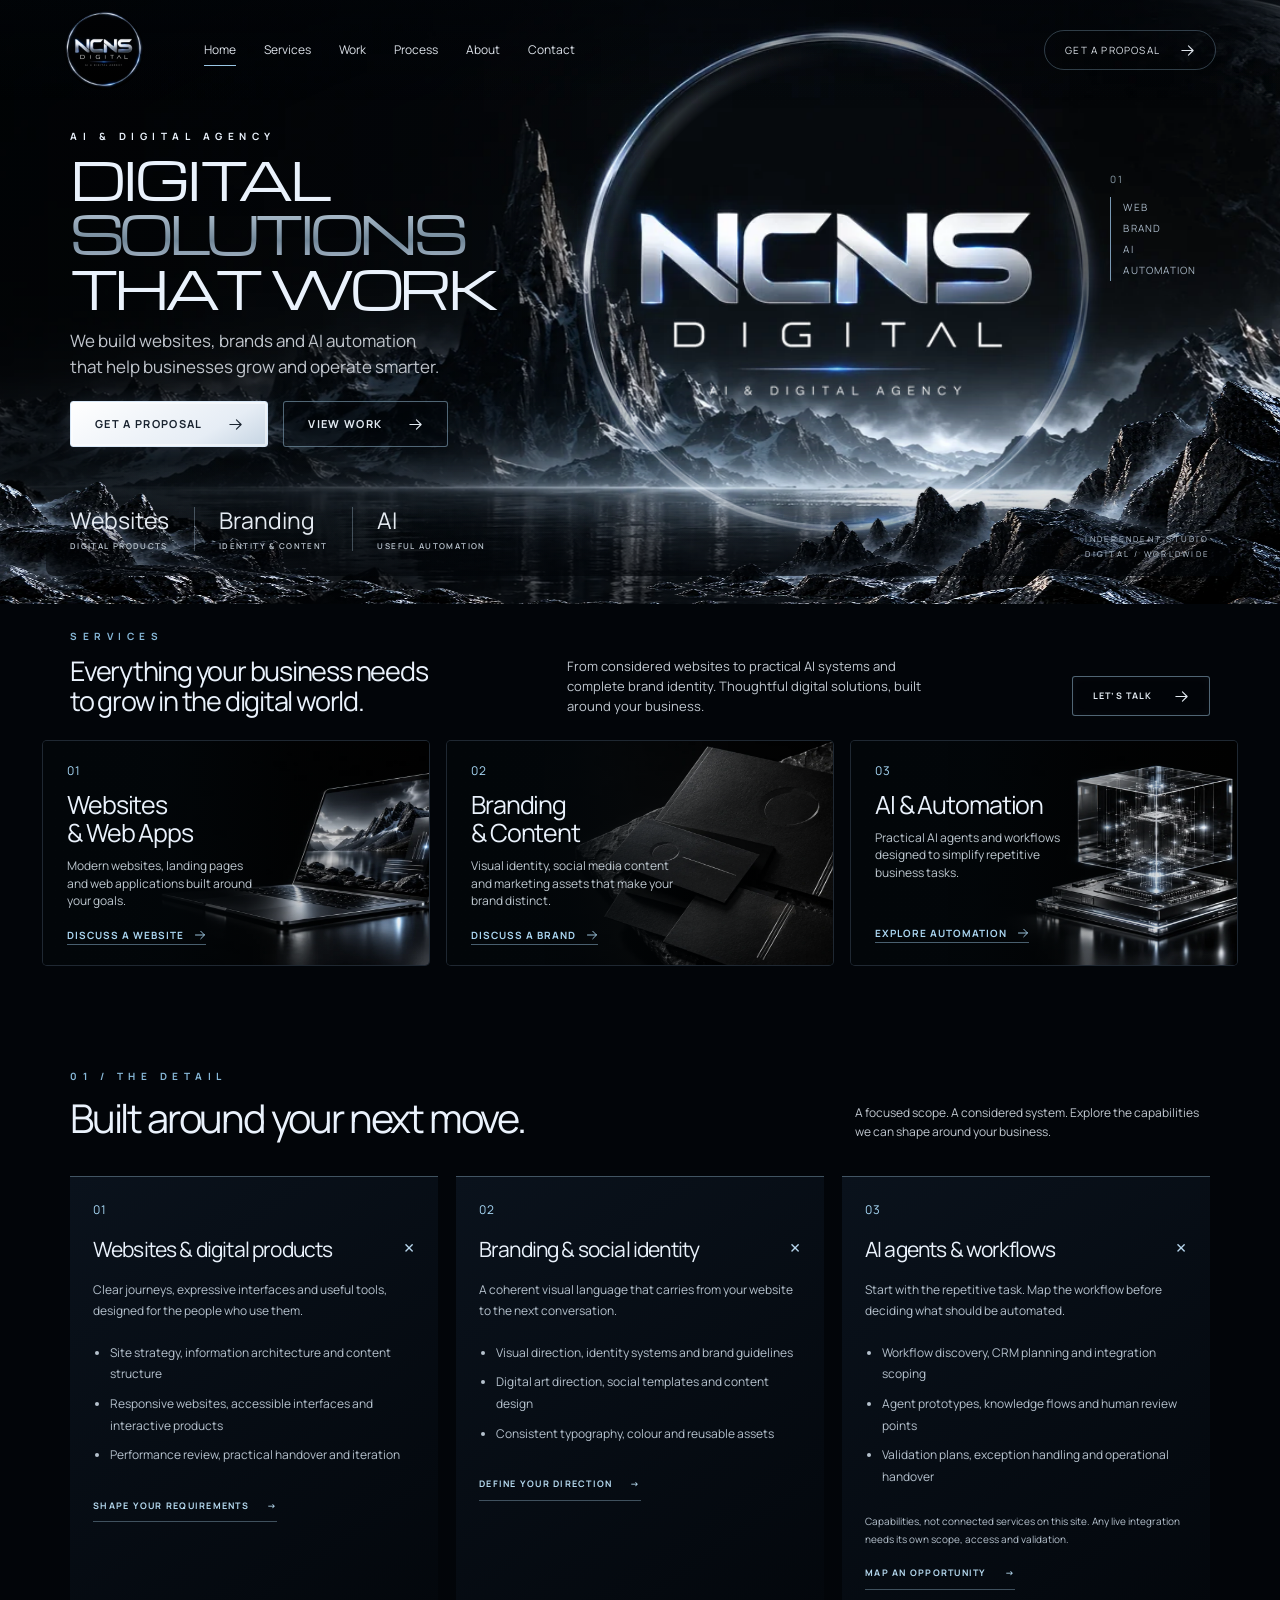
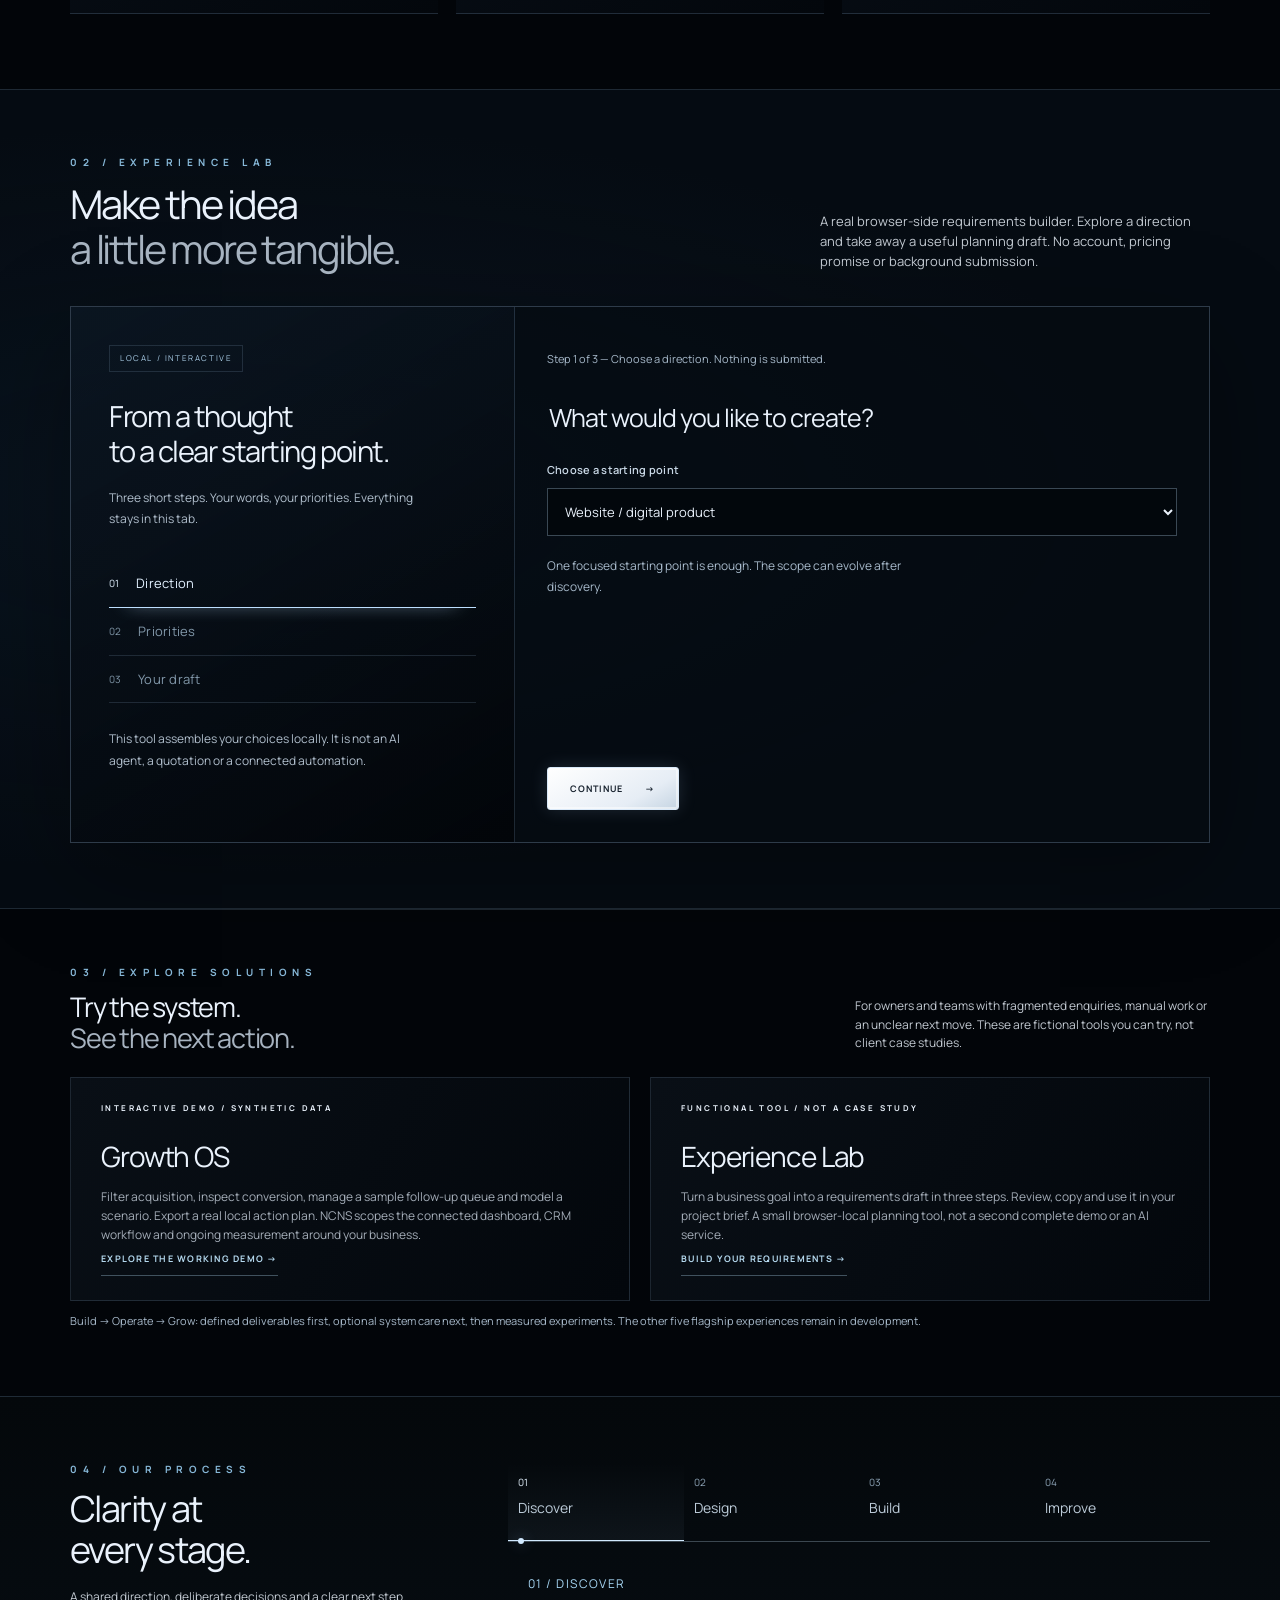
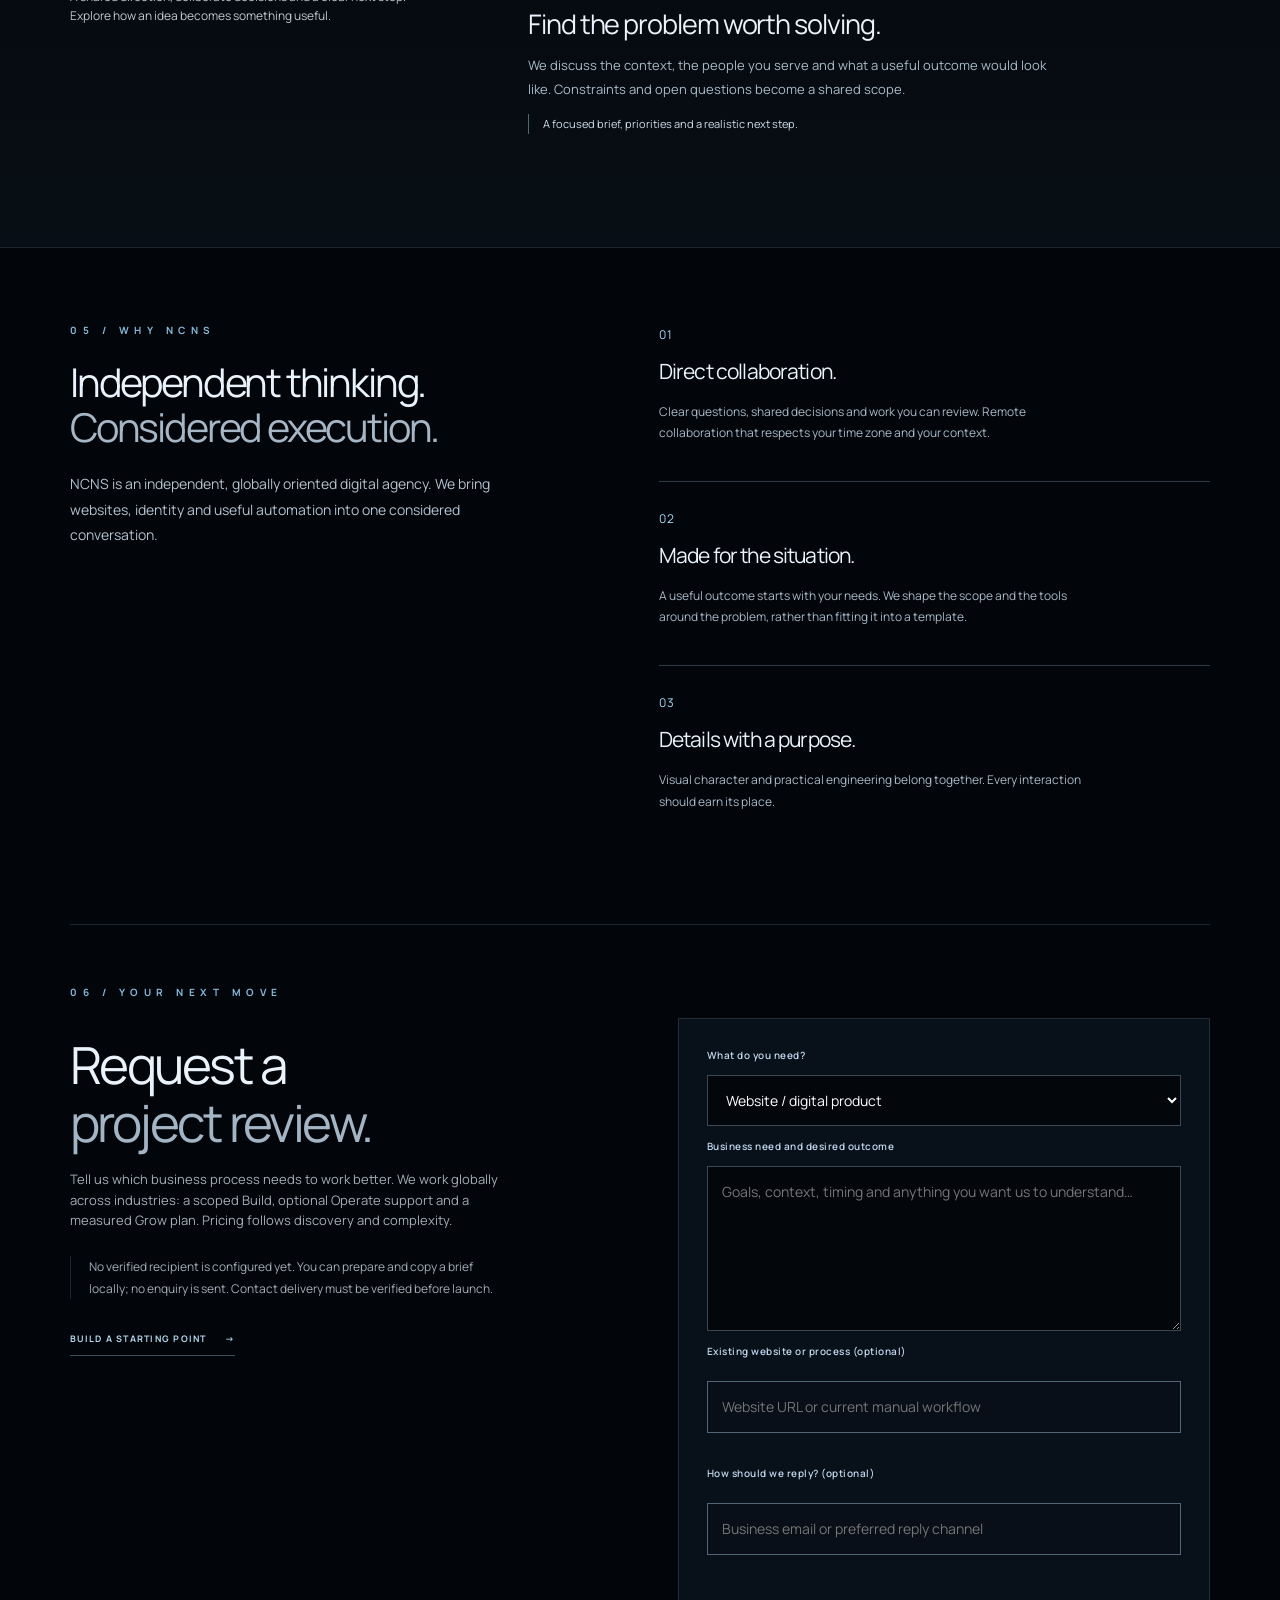
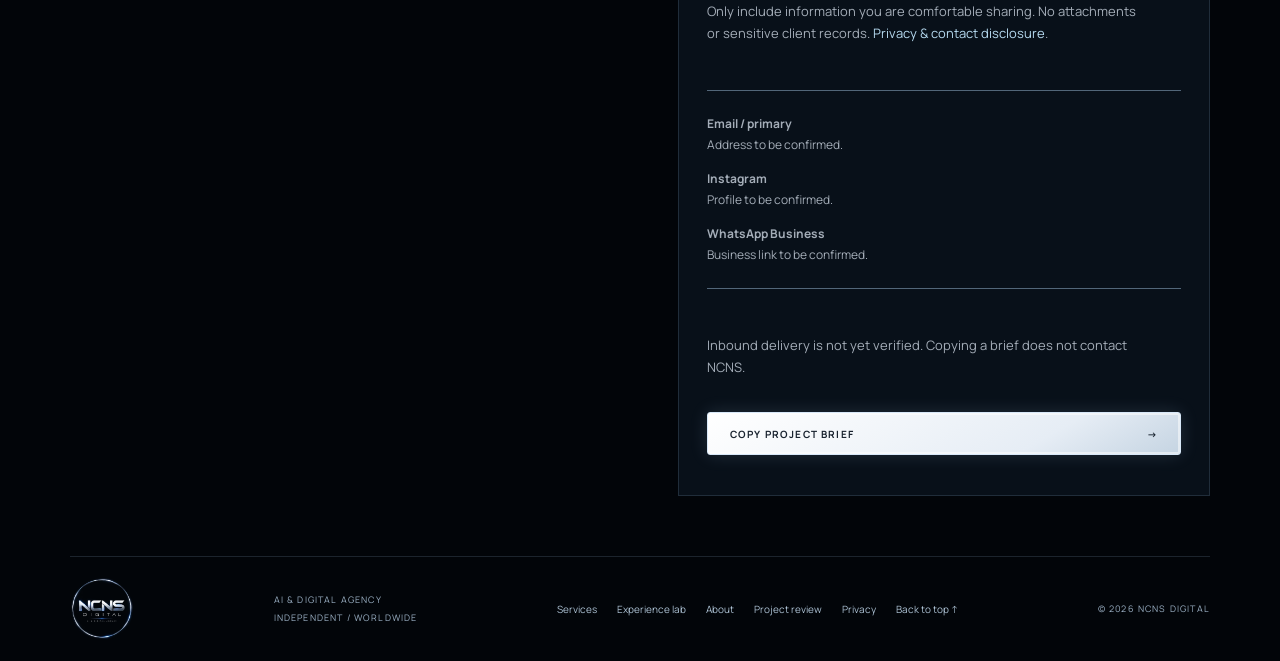
==== index.html @ 26b80170 "Prepare first-client conversion path and manual launch pack" ====
<!doctype html>
<html lang="en">
<head>
  <meta charset="utf-8" />
  <meta name="viewport" content="width=device-width,initial-scale=1" />
  <meta name="theme-color" content="#03070c" />
  <meta name="description" content="NCNS Digital — premium web experiences, brand identity and AI automation for ambitious businesses worldwide." />
  <title>NCNS Digital — Digital Solutions That Work</title>
  <link rel="icon" type="image/webp" href="./assets/ncns-original-logo.webp" />
  <link rel="preload" href="./assets/fonts/Michroma-Regular.woff2" as="font" type="font/woff2" crossorigin />
  <link rel="preload" href="./assets/scenery/obsidian-lake-1942.webp" as="image" media="(min-width: 801px)" fetchpriority="high" />
  <link rel="stylesheet" href="./styles.css" />
  <link rel="stylesheet" href="./milestone-b.css" />
  <script defer src="./main.js"></script>
  <script defer src="./contact.js"></script>
  <meta property="og:title" content="NCNS Digital — Build. Operate. Grow." />
  <meta property="og:description" content="Interactive digital systems, brand experiences and practical automation. Explore a fictional working demo and discuss your business problem." />
  <meta property="og:type" content="website" />
  <meta property="og:image" content="./assets/ncns-original-logo.webp" />
  <meta name="twitter:card" content="summary" />
</head>
<body>
  <a class="skip-link" href="#mainContent">Skip to content</a>
  <div class="scroll-progress" id="scrollProgress" aria-hidden="true"></div>
  <header class="site-nav" id="top">
    <a class="brand" href="#home" aria-label="NCNS Digital home"><img src="./assets/ncns-original-logo.webp" width="480" height="480" alt="NCNS Digital" /></a>
    <button type="button" class="menu-toggle" id="menuToggle" aria-expanded="false" aria-controls="primaryNavigation" aria-label="Open navigation"><span></span><span></span></button>
    <nav class="nav-links" id="primaryNavigation" aria-label="Primary navigation">
      <a href="#home" aria-current="page">Home</a><a href="#services">Services</a><a href="#work">Work</a><a href="#process">Process</a><a href="#about">About</a><a href="#contact">Contact</a>
      <a href="#contact" class="nav-contact">GET A PROPOSAL <svg class="arrow-icon" viewBox="0 0 16 16" fill="none" aria-hidden="true"><path d="M2 8h12M9 3l5 5-5 5"/></svg></a>
    </nav>
  </header>
  <main id="mainContent" tabindex="-1">
    <section class="hero" id="home" aria-labelledby="heroTitle">
      <picture class="hero-scene" aria-hidden="true">
        <source media="(max-width: 800px)" srcset="./assets/scenery/obsidian-lake-1280.webp" />
        <img src="./assets/scenery/obsidian-lake-1942.webp" width="1942" height="809" alt="" fetchpriority="high" decoding="async" />
      </picture>
      <div class="scene-shade" aria-hidden="true"></div>
      <picture class="hero-foreground" aria-hidden="true"><source media="(min-width: 801px)" srcset="./assets/scenery/foreground-rocks.webp" /><img src="[data-uri]" width="1942" height="809" alt="" decoding="async" /></picture>
      <div class="hero-mist" aria-hidden="true"></div>
      <div class="water-glint" aria-hidden="true"></div>
      <div class="hero-inner container">
        <div class="hero-copy">
          <span class="eyebrow">AI &amp; DIGITAL AGENCY</span>
          <h1 id="heroTitle"><span>DIGITAL</span><span class="silver">SOLUTIONS</span><span>THAT WORK</span></h1>
          <p>We build websites, brands and AI automation<br class="desktop-break" /> that help businesses grow and operate smarter.</p>
          <div class="hero-actions"><a class="button primary" href="#contact">GET A PROPOSAL <svg class="arrow-icon" viewBox="0 0 16 16" fill="none" aria-hidden="true"><path d="M2 8h12M9 3l5 5-5 5"/></svg></a><a class="button outline" href="#work">VIEW WORK <svg class="arrow-icon" viewBox="0 0 16 16" fill="none" aria-hidden="true"><path d="M2 8h12M9 3l5 5-5 5"/></svg></a></div>
        </div>
        <div class="hero-orbit" id="heroOrbit">
          <div class="orbit-glow" aria-hidden="true"></div>
          <div class="emblem-contact-haze" aria-hidden="true"></div>
          <div class="orbit-ring" aria-hidden="true"></div>
          <div class="emblem-wrap"><img src="./assets/ncns-original-logo.webp" width="480" height="480" alt="Original NCNS Digital metallic emblem" decoding="async" /></div>
        </div>
        <div class="hero-reflection" aria-hidden="true"><i></i><i></i><i></i></div>
        <div class="hero-index" aria-hidden="true"><span>01</span><p>WEB<br />BRAND<br />AI<br />AUTOMATION</p></div>
      </div>
      <div class="hero-bottom container"><div class="capability-list"><span>Websites<small>DIGITAL PRODUCTS</small></span><span>Branding<small>IDENTITY &amp; CONTENT</small></span><span>AI<small>USEFUL AUTOMATION</small></span></div><span class="hero-signature">INDEPENDENT STUDIO<br />DIGITAL / WORLDWIDE</span></div>
    </section>
    <section id="services" class="services section container" aria-labelledby="servicesTitle">
      <div class="section-heading reveal"><div><span class="eyebrow blue">SERVICES</span><h2 id="servicesTitle">Everything your business needs<br />to grow in the digital world.</h2></div><p>From considered websites to practical AI systems and complete brand identity. Thoughtful digital solutions, built around your business.</p><a class="button outline" href="#contact">LET’S TALK <svg class="arrow-icon" viewBox="0 0 16 16" fill="none" aria-hidden="true"><path d="M2 8h12M9 3l5 5-5 5"/></svg></a></div>
      <div class="service-grid">
        <a href="#service-web" class="service-card reveal service-web"><div class="service-image" role="img" aria-label="Illustrative premium laptop with a cinematic website mockup"></div><div class="service-content"><span class="service-number">01</span><h3>Websites<br />&amp; Web Apps</h3><p>Modern websites, landing pages and web applications built around your goals.</p><span class="service-link">DISCUSS A WEBSITE <svg class="arrow-icon" viewBox="0 0 16 16" fill="none" aria-hidden="true"><path d="M2 8h12M9 3l5 5-5 5"/></svg></span></div></a>
        <a href="#service-brand" class="service-card reveal service-brand"><div class="service-image" role="img" aria-label="Illustrative black embossed stationery and metallic print finishes"></div><div class="service-content"><span class="service-number">02</span><h3>Branding<br />&amp; Content</h3><p>Visual identity, social media content and marketing assets that make your brand distinct.</p><span class="service-link">DISCUSS A BRAND <svg class="arrow-icon" viewBox="0 0 16 16" fill="none" aria-hidden="true"><path d="M2 8h12M9 3l5 5-5 5"/></svg></span></div></a>
        <a href="#service-ai" class="service-card reveal service-ai"><div class="service-image" role="img" aria-label="Illustrative glass technical module with precision circuitry"></div><div class="service-content"><span class="service-number">03</span><h3>AI &amp; Automation</h3><p>Practical AI agents and workflows designed to simplify repetitive business tasks.</p><span class="service-link">EXPLORE AUTOMATION <svg class="arrow-icon" viewBox="0 0 16 16" fill="none" aria-hidden="true"><path d="M2 8h12M9 3l5 5-5 5"/></svg></span></div></a>
      </div>
    </section>
    <section id="capabilities" class="capabilities section container" aria-labelledby="capabilitiesTitle">
      <div class="section-heading reveal"><div><span class="eyebrow blue">01 / THE DETAIL</span><h2 id="capabilitiesTitle">Built around your next move.</h2></div><p>A focused scope. A considered system. Explore the capabilities we can shape around your business.</p></div>
      <div class="capability-grid">
        <details class="capability-panel reveal" id="service-web" open><summary><span class="service-number">01</span><h3>Websites &amp; digital products</h3><span aria-hidden="true">+</span></summary><div><p>Clear journeys, expressive interfaces and useful tools, designed for the people who use them.</p><ul><li>Site strategy, information architecture and content structure</li><li>Responsive websites, accessible interfaces and interactive products</li><li>Performance review, practical handover and iteration</li></ul><a class="text-link" href="#experience">SHAPE YOUR REQUIREMENTS <span aria-hidden="true">→</span></a></div></details>
        <details class="capability-panel reveal" id="service-brand" open><summary><span class="service-number">02</span><h3>Branding &amp; social identity</h3><span aria-hidden="true">+</span></summary><div><p>A coherent visual language that carries from your website to the next conversation.</p><ul><li>Visual direction, identity systems and brand guidelines</li><li>Digital art direction, social templates and content design</li><li>Consistent typography, colour and reusable assets</li></ul><a class="text-link" href="#experience">DEFINE YOUR DIRECTION <span aria-hidden="true">→</span></a></div></details>
        <details class="capability-panel reveal" id="service-ai" open><summary><span class="service-number">03</span><h3>AI agents &amp; workflows</h3><span aria-hidden="true">+</span></summary><div><p>Start with the repetitive task. Map the workflow before deciding what should be automated.</p><ul><li>Workflow discovery, CRM planning and integration scoping</li><li>Agent prototypes, knowledge flows and human review points</li><li>Validation plans, exception handling and operational handover</li></ul><p class="fine-print">Capabilities, not connected services on this site. Any live integration needs its own scope, access and validation.</p><a class="text-link" href="#experience">MAP AN OPPORTUNITY <span aria-hidden="true">→</span></a></div></details>
      </div>
    </section>
    <section id="experience" class="lab-section section" aria-labelledby="experienceTitle"><div class="container">
      <div class="section-heading reveal"><div><span class="eyebrow blue">02 / EXPERIENCE LAB</span><h2 id="experienceTitle">Make the idea<br /><em>a little more tangible.</em></h2></div><p>A real browser-side requirements builder. Explore a direction and take away a useful planning draft. No account, pricing promise or background submission.</p></div>
      <div class="lab-layout reveal"><div class="lab-intro"><span class="lab-badge">LOCAL / INTERACTIVE</span><h3>From a thought<br />to a clear starting point.</h3><p>Three short steps. Your words, your priorities. Everything stays in this tab.</p><ol class="lab-progress" aria-label="Builder steps"><li data-lab-marker="0">01 <span>Direction</span></li><li data-lab-marker="1">02 <span>Priorities</span></li><li data-lab-marker="2">03 <span>Your draft</span></li></ol><p class="fine-print">This tool assembles your choices locally. It is not an AI agent, a quotation or a connected automation.</p></div>
      <form id="labForm" class="lab-form"><p id="labLive" class="fine-print" role="status" aria-live="polite">Choose a direction to begin.</p>
        <fieldset data-lab-step="0"><legend>What would you like to create?</legend><label for="labService">Choose a starting point</label><select id="labService"><option value="Website / digital product">Website / digital product</option><option value="Branding / social identity">Branding / social identity</option><option value="AI automation">AI / workflow automation</option></select><p>One focused starting point is enough. The scope can evolve after discovery.</p></fieldset>
        <fieldset data-lab-step="1"><legend>What matters most?</legend><label for="labGoal">Your main goal <span class="fine-print">(required)</span></label><textarea id="labGoal" rows="3" maxlength="600" placeholder="What should become clearer, easier or more useful?" required></textarea><label for="labTiming">Timing</label><select id="labTiming"><option>Exploring options</option><option>Within 1–3 months</option><option>Within 3–6 months</option><option>Flexible / to discuss</option></select><div class="scope-options"><span>Areas to explore</span><label><input type="checkbox" name="scope" value="Strategy and structure" checked /> Strategy &amp; structure</label><label><input type="checkbox" name="scope" value="Visual design system" /> Visual design system</label><label><input type="checkbox" name="scope" value="Responsive implementation" /> Responsive implementation</label><label><input type="checkbox" name="scope" value="Workflow mapping" /> Workflow mapping</label></div></fieldset>
        <fieldset data-lab-step="2"><legend>Your starting point.</legend><label for="labResult">Planning draft — not a quote</label><textarea id="labResult" rows="9" readonly placeholder="Your choices will appear here with JavaScript enabled."></textarea><div class="lab-result-actions"><button type="button" id="copyLab" class="button outline" disabled>COPY DRAFT <span aria-hidden="true">→</span></button><button type="button" id="useLab" class="button primary" disabled>USE IN PROJECT BRIEF <span aria-hidden="true">→</span></button></div><p id="labCopyStatus" role="status" aria-live="polite" class="fine-print"></p></fieldset>
        <div class="lab-controls enhanced-only"><button type="button" id="labBack" class="button outline">BACK</button><button type="button" id="labNext" class="button primary">CONTINUE <span aria-hidden="true">→</span></button><button type="button" id="labRestart" class="button outline" hidden>START AGAIN</button></div>
        <noscript><p class="fine-print">The interactive draft builder needs JavaScript. You can still explore every service and write a brief in the contact section. Nothing is submitted.</p></noscript>
      </form></div>
    </div></section>
    <section id="work" class="work section container" aria-labelledby="workTitle"><div class="section-heading reveal"><div><span class="eyebrow blue">03 / EXPLORE SOLUTIONS</span><h2 id="workTitle">Try the system.<br /><em>See the next action.</em></h2></div><p>For owners and teams with fragmented enquiries, manual work or an unclear next move. These are fictional tools you can try, not client case studies.</p></div><div class="solution-grid"><article class="work-placeholder reveal"><span class="eyebrow">INTERACTIVE DEMO / SYNTHETIC DATA</span><h3>Growth OS</h3><p>Filter acquisition, inspect conversion, manage a sample follow-up queue and model a scenario. Export a real local action plan. NCNS scopes the connected dashboard, CRM workflow and ongoing measurement around your business.</p><a class="text-link" href="./solutions/">EXPLORE THE WORKING DEMO →</a></article><article class="work-placeholder reveal"><span class="eyebrow">FUNCTIONAL TOOL / NOT A CASE STUDY</span><h3>Experience Lab</h3><p>Turn a business goal into a requirements draft in three steps. Review, copy and use it in your project brief. A small browser-local planning tool, not a second complete demo or an AI service.</p><a class="text-link" href="#experience">BUILD YOUR REQUIREMENTS →</a></article></div><p class="fine-print">Build → Operate → Grow: defined deliverables first, optional system care next, then measured experiments. The other five flagship experiences remain in development.</p></section>
    <section id="process" class="process section" aria-labelledby="processTitle"><div class="container"><div class="section-heading reveal"><div><span class="eyebrow blue">04 / OUR PROCESS</span><h2 id="processTitle">Clarity at<br />every stage.</h2></div><p>A shared direction, deliberate decisions and a clear next step. Explore how an idea becomes something useful.</p></div><div class="process-explorer reveal"><div class="process-controls enhanced-only" role="tablist" aria-label="Our process"><button type="button" id="phase-tab-0" role="tab" data-phase="0" aria-controls="phase-0">01 <span>Discover</span></button><button type="button" id="phase-tab-1" role="tab" data-phase="1" aria-controls="phase-1">02 <span>Design</span></button><button type="button" id="phase-tab-2" role="tab" data-phase="2" aria-controls="phase-2">03 <span>Build</span></button><button type="button" id="phase-tab-3" role="tab" data-phase="3" aria-controls="phase-3">04 <span>Improve</span></button></div>
      <div id="phase-0" class="process-panel" role="tabpanel" aria-labelledby="phase-tab-0" tabindex="0"><span class="service-number">01 / DISCOVER</span><h3>Find the problem worth solving.</h3><p>We discuss the context, the people you serve and what a useful outcome would look like. Constraints and open questions become a shared scope.</p><p class="phase-deliverable">A focused brief, priorities and a realistic next step.</p></div>
      <div id="phase-1" class="process-panel" role="tabpanel" aria-labelledby="phase-tab-1" tabindex="0"><span class="service-number">02 / DESIGN</span><h3>Give the idea a deliberate form.</h3><p>Structure comes before decoration. We explore the journey, visual direction and the interactions that make it feel unmistakably yours.</p><p class="phase-deliverable">A reviewed direction and a coherent design system.</p></div>
      <div id="phase-2" class="process-panel" role="tabpanel" aria-labelledby="phase-tab-2" tabindex="0"><span class="service-number">03 / BUILD</span><h3>Make the details work together.</h3><p>We turn the agreed direction into responsive interfaces or scoped workflow prototypes, checking accessibility, behaviour and practical constraints as we go.</p><p class="phase-deliverable">A working implementation with reviewable milestones.</p></div>
      <div id="phase-3" class="process-panel" role="tabpanel" aria-labelledby="phase-tab-3" tabindex="0"><span class="service-number">04 / IMPROVE</span><h3>Learn from what actually happens.</h3><p>After review, we refine the details and plan the handover. Any launch, measurement or connected service is agreed separately, with clear ownership.</p><p class="phase-deliverable">Documented next steps and an informed iteration plan.</p></div></div></div></section>
    <section id="about" class="about-section section container" aria-labelledby="aboutTitle"><div class="about-heading reveal"><span class="eyebrow blue">05 / WHY NCNS</span><h2 id="aboutTitle">Independent thinking.<br /><em>Considered execution.</em></h2><p>NCNS is an independent, globally oriented digital agency. We bring websites, identity and useful automation into one considered conversation.</p></div><div class="about-principles"><article class="reveal"><span class="service-number">01</span><h3>Direct collaboration.</h3><p>Clear questions, shared decisions and work you can review. Remote collaboration that respects your time zone and your context.</p></article><article class="reveal"><span class="service-number">02</span><h3>Made for the situation.</h3><p>A useful outcome starts with your needs. We shape the scope and the tools around the problem, rather than fitting it into a template.</p></article><article class="reveal"><span class="service-number">03</span><h3>Details with a purpose.</h3><p>Visual character and practical engineering belong together. Every interaction should earn its place.</p></article></div></section>
    <section id="contact" class="contact section container" aria-labelledby="contactTitle"><span class="eyebrow blue reveal">06 / YOUR NEXT MOVE</span><div class="contact-layout"><div class="reveal"><h2 id="contactTitle">Request a<br /><em>project review.</em></h2><p>Tell us which business process needs to work better. We work globally across industries: a scoped Build, optional Operate support and a measured Grow plan. Pricing follows discovery and complexity.</p><p class="contact-note">No verified recipient is configured yet. You can prepare and copy a brief locally; no enquiry is sent. Contact delivery must be verified before launch.</p><a class="text-link" href="#experience">BUILD A STARTING POINT <span aria-hidden="true">→</span></a></div><form class="brief reveal" id="briefForm"><label for="projectType">What do you need?</label><select id="projectType"><option>Website / digital product</option><option>Branding / social identity</option><option>AI automation</option><option>Something else</option></select><label for="projectDetails">Business need and desired outcome</label><textarea id="projectDetails" maxlength="1800" rows="6" placeholder="Goals, context, timing and anything you want us to understand…"></textarea><label for="currentProcess">Existing website or process (optional)</label><input id="currentProcess" type="text" maxlength="300" placeholder="Website URL or current manual workflow" /><label for="replyChannel">How should we reply? (optional)</label><input id="replyChannel" type="text" maxlength="200" placeholder="Business email or preferred reply channel" /><p class="fine-print">Only include information you are comfortable sharing. No attachments or sensitive client records. <a href="./privacy.html">Privacy &amp; contact disclosure</a>.</p><div class="contact-channels" aria-label="NCNS contact channels"><p><strong>Email / primary</strong> <span id="emailPending">Address to be confirmed.</span></p><p><strong>Instagram</strong> <span id="instagramPending">Profile to be confirmed.</span><a id="instagramContact" hidden target="_blank" rel="noopener noreferrer">OPEN INSTAGRAM ↗</a></p><p><strong>WhatsApp Business</strong> <span id="whatsappPending">Business link to be confirmed.</span><a id="whatsappContact" hidden target="_blank" rel="noopener noreferrer">OPEN WHATSAPP BUSINESS ↗</a></p></div><a id="emailBrief" class="button outline" hidden>OPEN EMAIL DRAFT →</a><p id="contactDelivery" role="status" class="fine-print">Inbound delivery is not yet verified. Copying a brief does not contact NCNS.</p><button class="button primary" id="copyBrief" type="button" disabled>COPY PROJECT BRIEF <span aria-hidden="true">→</span></button><div class="form-status" id="formStatus" role="status" aria-live="polite"></div><noscript><p>Automatic copy needs JavaScript. You can select and copy your text manually. This form does not submit.</p></noscript></form></div></section>
  </main>
  <footer class="footer container"><a class="brand" href="#home" aria-label="NCNS Digital home"><img src="./assets/ncns-original-logo.webp" width="480" height="480" alt="NCNS Digital" loading="lazy" /></a><div><span>AI &amp; DIGITAL AGENCY</span><span>INDEPENDENT / WORLDWIDE</span></div><nav class="footer-links" aria-label="Footer"><a href="#services">Services</a><a href="#experience">Experience lab</a><a href="#about">About</a><a href="#contact">Project review</a><a href="./privacy.html">Privacy</a><a href="#home">Back to top ↑</a></nav><span>© 2026 NCNS DIGITAL</span></footer>
</body>
</html>
---- styles.css ----
@font-face{font-family:Michroma;src:url('./assets/fonts/Michroma-Regular.woff2') format('woff2');font-weight:400;font-display:swap}
@font-face{font-family:Manrope;src:url('./assets/fonts/Manrope-Variable.woff2') format('woff2');font-weight:200 800;font-display:swap}
:root{color-scheme:dark;--bg:#020509;--panel:#070c11;--white:#eaf2fc;--silver:#a5b3c2;--dim:#a4adb8;--line:#7893ab38;--blue:#9ac6e4;--max:1300px}
*{box-sizing:border-box}html{scroll-behavior:smooth}body{margin:0;background:var(--bg);color:var(--white);font:400 14px/1.6 Manrope,Arial,sans-serif;-webkit-font-smoothing:antialiased}a{color:inherit;text-decoration:none}button,select,textarea{font:inherit}button{cursor:pointer}a,button{-webkit-tap-highlight-color:transparent}a:focus-visible,button:focus-visible,textarea:focus-visible,select:focus-visible{outline:2px solid #c3e5ff;outline-offset:5px}section[id],main[id],#experience{scroll-margin-top:24px}.container{width:calc(100% - 140px);max-width:var(--max);margin-inline:auto}.section{padding-block:48px}.eyebrow{display:block;font-size:10px;font-weight:700;line-height:1.5;letter-spacing:.55em}.eyebrow.blue{color:#87b8d8}.arrow-icon{width:15px;height:15px;flex-shrink:0;stroke:currentColor;stroke-width:1.2;stroke-linecap:round;stroke-linejoin:round}.skip-link{position:fixed;top:12px;left:16px;z-index:150;background:var(--white);color:var(--bg);padding:12px 18px;transform:translateY(-160%)}.skip-link:focus{transform:none}.scroll-progress{position:fixed;inset:0 0 auto;height:1px;transform-origin:left;transform:scaleX(0);z-index:120;background:#bcdfff}
/* Scenic plate, original emblem, light and HTML typography remain independent layers. */
.site-nav{position:absolute;top:0;left:0;right:0;height:100px;z-index:30;display:flex;align-items:center;gap:60px;padding-inline:max(64px,calc((100vw - var(--max))/2));background:linear-gradient(#02050980,transparent)}.brand{display:block;flex:0 0 auto;width:80px;height:80px}.brand img{display:block;width:100%;height:100%;object-fit:contain;mix-blend-mode:screen}.nav-links{display:flex;align-items:center;gap:28px;flex:1}.nav-links>a{font-size:12px;white-space:nowrap;color:#dce2e9;position:relative}.nav-links>a:not(.nav-contact)::after{content:"";position:absolute;left:0;right:0;bottom:-6px;height:1px;background:#9ac6e4;transform:scaleX(0);transform-origin:left;transition:transform .25s}.nav-links>a:hover::after,.nav-links>a[aria-current]::after{transform:scaleX(1)}.nav-links .nav-contact{margin-left:auto;border:1px solid #8aadc655;border-radius:28px;padding:11px 20px;display:flex;gap:20px;align-items:center;font-size:10px;letter-spacing:.12em}.nav-contact:hover{background:#a9d8ff0c;border-color:#a9cbe1}.menu-toggle{display:none;width:48px;height:48px;border:1px solid var(--line);background:#071019b8}.menu-toggle span{display:block;width:20px;height:1px;background:#dfefff;margin:6px auto}
.hero{height:610px;position:relative;isolation:isolate;overflow:hidden;background:#03070b}.hero-scene{position:absolute;inset:0;z-index:-4;transform:translate3d(var(--scene-x,0px),var(--scene-y,0px),0) scale(1.025);will-change:transform}.hero-scene img{display:block;width:100%;height:100%;object-fit:cover;object-position:center bottom}.scene-shade{position:absolute;inset:0;z-index:-3;background:linear-gradient(90deg,#01030552,transparent 52%),linear-gradient(0deg,#02050966,transparent 22%,transparent 82%,#0205094d)}.hero-mist{position:absolute;left:28%;right:-5%;top:57%;bottom:9%;z-index:-1;pointer-events:none;background:radial-gradient(ellipse at 59% 65%,#d1e9ff1a,transparent 61%);filter:blur(14px);animation:mistDrift 22s ease-in-out infinite alternate}.water-glint{position:absolute;z-index:-1;left:46%;right:6%;top:77%;height:8%;opacity:.35;background:radial-gradient(ellipse,#cde7fb45,transparent 66%);filter:blur(8px);animation:waterGlint 8s ease-in-out infinite alternate;pointer-events:none}.hero-inner{height:100%;position:relative}.hero-copy{position:relative;z-index:5;padding-top:129px;max-width:550px}.hero-copy h1{font:400 clamp(42px,4.05vw,60px)/1.05 Michroma,'Trebuchet MS',sans-serif;letter-spacing:-.055em;margin:13px 0 18px}.hero-copy h1>span{display:block}.hero-copy h1 .silver{background:linear-gradient(180deg,#b7c7d6 5%,#718798 65%,#a4b3c4);background-clip:text;-webkit-background-clip:text;color:transparent}.hero-copy p{font-size:15px;line-height:1.65;color:#c0c5cc;max-width:450px;margin:0}.hero-actions{display:flex;gap:15px;margin-top:22px}.button{display:inline-flex;align-items:center;justify-content:space-between;gap:22px;min-height:43px;padding:12px 22px;border:1px solid #8eafc591;border-radius:3px;font-size:10px;font-weight:700;letter-spacing:.12em;transition:background .25s,box-shadow .25s,transform .25s}.button.primary{background:linear-gradient(150deg,#fff,#e6edf5 70%,#c5d4e2);border-color:#d8e8f8;color:#19232f;box-shadow:0 0 18px #bfdfff24,inset 0 0 0 2px #ffffff80}.button.outline{background:#02050975;color:#e2eaf1;box-shadow:inset 0 0 10px #9bc9ed0c}.button:hover{transform:translateY(-2px);box-shadow:0 0 18px #b6dbff30}.button.outline:hover{background:#1a2836}
.hero-orbit{position:absolute;width:550px;height:550px;top:29px;right:8.5%;isolation:isolate;transition:transform .4s ease-out;z-index:2}.emblem-wrap{position:absolute;inset:0;border-radius:50%;overflow:hidden;background:radial-gradient(circle,#02060ad9 0 60%,#04090d60 70%,transparent 72%)}.emblem-wrap img{display:block;width:100%;height:100%;object-fit:contain;mix-blend-mode:screen}.orbit-glow{position:absolute;inset:4%;border-radius:50%;box-shadow:0 0 22px #b6d8f33a,inset 0 0 20px #b4d7f333;animation:haloBreath 7s ease-in-out infinite}.orbit-ring{position:absolute;inset:3.5%;border-radius:50%;border:1px solid #9abacf30;z-index:2;pointer-events:none}.orbit-ring::after{content:"";position:absolute;inset:-3px;border-radius:50%;background:conic-gradient(from 15deg,transparent 0 71%,#dcefff18 77%,#e7f6ffb3 82%,transparent 87%);mask:radial-gradient(closest-side,transparent calc(100% - 2px),#000 calc(100% - 1px));animation:haloSweep 24s linear infinite}.hero-index{position:absolute;right:1.2%;top:171px;font-size:10px;letter-spacing:.12em;color:#a8b7c6}.hero-index>span{color:#8d9fac}.hero-index p{border-left:1px solid #7999b4;padding-left:12px;line-height:2.1}.hero-bottom{position:absolute;left:0;right:0;bottom:43px;display:flex;align-items:end;justify-content:space-between;z-index:6}.capability-list{display:flex;gap:24px}.capability-list>span{padding-right:25px;border-right:1px solid #bdd9ee50;font-size:23px;line-height:1.2;color:#e4eaf1}.capability-list>span:last-child{border:0}.capability-list small{display:block;margin-top:7px;font-size:8px;font-weight:600;letter-spacing:.17em;color:#bcc6d0}.hero-signature{font-size:8px;letter-spacing:.28em;line-height:1.8;color:#b8c6d5}
/* Horizontal service cards use a shared, local photographic atlas. */
.services{padding-top:25px;padding-bottom:28px}.section-heading{display:flex;align-items:end;justify-content:space-between;gap:38px;margin-bottom:24px}.section-heading h2{font-weight:400;font-size:27px;line-height:1.12;letter-spacing:-.045em;margin:12px 0 0}.section-heading h2 em{font-style:normal;color:#a7b3c0}.section-heading>p{max-width:355px;margin:0;color:#c1c8d0;font-size:12px;line-height:1.55}.section-heading>.button{flex-shrink:0;min-height:40px;padding:10px 20px;font-size:9px}.service-grid{display:grid;grid-template-columns:repeat(3,minmax(0,1fr));gap:16px;margin-inline:-28px}.service-card{position:relative;min-height:222px;overflow:hidden;isolation:isolate;border:1px solid #7995af3b;border-radius:5px;background:#04080c;transition:border-color .4s,box-shadow .4s}.service-image{position:absolute;top:0;bottom:0;right:-3%;width:78%;background-image:url('./assets/scenery/service-studio.webp');background-size:300% 100%;background-repeat:no-repeat;z-index:-3;transition:transform .7s ease}.service-web .service-image{background-position:0% center}.service-brand .service-image{background-position:50% center}.service-ai .service-image{background-position:100% center}.service-card::after{content:"";position:absolute;inset:0;background:linear-gradient(90deg,#020609 0%,#020609eb 32%,#0206093d 65%,transparent 100%);z-index:-2;pointer-events:none}.service-card::before{content:"";position:absolute;inset:0;background:radial-gradient(260px circle at var(--pointer-x,50%) var(--pointer-y,50%),#b6dfff15,transparent 75%);opacity:0;transition:opacity .4s;pointer-events:none;z-index:-1}.service-content{padding:20px 24px;display:flex;align-items:start;flex-direction:column;min-height:222px}.service-number{color:#a8d8f6;font-size:10px;letter-spacing:.12em}.service-content h3{font-size:23px;font-weight:400;line-height:1.13;letter-spacing:-.045em;margin:10px 0}.service-content p{font-size:11px;line-height:1.45;color:#bec8d0;max-width:190px;margin:0 0 18px;text-wrap:pretty}.service-link{margin-top:auto;border-bottom:1px solid #9ac6e477;font-size:9px;font-weight:700;letter-spacing:.1em;color:#aad5f0;display:flex;gap:10px;align-items:center;padding-bottom:1px}.service-link .arrow-icon{width:12px;height:12px}.service-card:hover,.service-card:focus-visible{border-color:#a9d5ef91;box-shadow:0 12px 30px #0008}.service-card:hover::before,.service-card:focus-visible::before{opacity:1}.service-card:hover .service-image,.service-card:focus-visible .service-image{transform:scale(1.035) translateY(-2px)}
/* Retained honest sections: no fabricated portfolio, client proof or live backend. */
.work{border-top:1px solid var(--line);padding-top:30px}.work-placeholder{border:1px solid var(--line);min-height:170px;display:flex;align-items:center;justify-content:space-between;gap:30px;padding:24px 30px;background:linear-gradient(120deg,#090f16,#03070c)}.work-placeholder .eyebrow{font-size:8px;letter-spacing:.3em}.work-placeholder h3{font-size:28px;font-weight:400;letter-spacing:-.04em;margin:8px 0}.work-placeholder p{font-size:12px;color:var(--dim);max-width:700px;margin:0}.placeholder-orbit{width:100px;height:100px;border-radius:50%;border:1px solid #aacde15e;display:grid;place-items:center;flex-shrink:0;letter-spacing:.15em;font-size:14px;color:#b0c3d5}.process{border-block:1px solid var(--line);background:linear-gradient(#04080b,#070e15)}.process>.container{display:grid;grid-template-columns:1fr 2fr;gap:50px}.process .section-heading{display:block;margin:0}.process .section-heading h2{font-size:36px}.process .section-heading>p{margin-top:18px}.process-grid{display:grid;grid-template-columns:repeat(4,minmax(0,1fr));gap:28px}.process-item{position:relative;border-top:1px solid #a9c8dc60;padding-top:18px}.process-item::before{content:"";width:12px;height:12px;border:1px solid #add8f6;border-radius:50%;position:absolute;top:-7px;left:0;background:#03070c;box-shadow:0 0 9px #a9d8fb30}.process-item b{font-size:12px;font-weight:500;color:#c9d7e3}.process-item h3{font-size:16px;font-weight:500;margin:4px 0}.process-item p{font-size:11px;color:#a8b5c2;line-height:1.6;margin:0}.experience{border-bottom:1px solid var(--line);background:#03070c}.experience-layout{display:grid;grid-template-columns:.85fr 1.15fr;gap:70px;align-items:center}.experience h2,.contact h2{font-weight:400;font-size:40px;letter-spacing:-.05em;line-height:1.12;margin:18px 0}.experience h2 em,.contact h2 em{font-style:normal;color:#a3b4c4}.experience-copy p{font-size:13px;color:var(--dim);max-width:450px}.experience-copy .muted{color:#8d9ba8}.workflow{padding:22px;border:1px solid var(--line);background:#081019}.workflow-title,.workflow-bottom{display:flex;justify-content:space-between;align-items:center;gap:12px;font-size:8px;letter-spacing:.15em;color:#b2c3d3}.live-indicator{color:#cce4fd}.workflow-track{display:grid;grid-template-columns:repeat(4,1fr);gap:7px;margin-top:24px}.workflow-track button{border:1px solid var(--line);background:#080e16;color:#a5b7c8;padding:12px 5px;font-size:10px}.workflow-track button span{display:block;font-size:9px;margin-bottom:5px;color:#e0ecf5}.workflow-track button.active{color:#fff;background:#1b2b3b;border-color:#a9d1f887}.workflow-view{text-align:center;padding:26px 15px;min-height:260px;display:flex;align-items:center;justify-content:center;flex-direction:column}.workflow-count{font-size:10px;color:#aac7e7;letter-spacing:.2em}.workflow-glyph{font-size:50px;color:#c1dfff;margin:5px 0}.workflow-view h3{font-size:20px;font-weight:500;letter-spacing:-.04em;margin:7px 0}.workflow-view p{font-size:12px;color:#aab7c8;max-width:370px}.workflow-bottom{border-top:1px solid var(--line);padding-top:16px}.workflow-bottom button{border:0;background:none;color:#e4f4ff;font-size:10px}.contact-layout{display:grid;grid-template-columns:1fr 1fr;gap:90px;margin-top:18px}.contact p{color:var(--dim);font-size:13px;max-width:440px}.contact small{color:#a5b4c2;font-size:11px}.brief{display:flex;flex-direction:column;gap:12px;background:#081019;border:1px solid var(--line);padding:28px}.brief label{font-size:10px;font-weight:600;letter-spacing:.05em;color:#c0d6ed}.brief select,.brief textarea{border:1px solid #8ca7bd68;color:#fff;background:#03070c;padding:14px;resize:vertical;min-width:0}.brief .button{margin-top:9px;cursor:pointer}.form-status{font-size:12px;color:#c8e8fc;line-height:1.7}.footer{display:flex;align-items:center;justify-content:space-between;gap:25px;border-top:1px solid var(--line);padding-block:20px}.footer .brand{width:64px;height:64px}.footer>div{display:flex;flex-direction:column;gap:4px}.footer>div,.footer>span{font-size:9px;color:#9bb0c4;letter-spacing:.13em}.reveal{opacity:1;transform:none}.js .reveal{opacity:0;transform:translateY(16px);transition:opacity .8s ease,transform .8s ease}.js .reveal.visible{opacity:1;transform:none}
@keyframes haloBreath{50%{box-shadow:0 0 31px #bbdfff55,inset 0 0 23px #b4d7f34d}}
@keyframes haloSweep{to{transform:rotate(360deg)}}
@keyframes mistDrift{to{transform:translate3d(3%,-2%,0);opacity:.55}}
@keyframes waterGlint{to{transform:translateX(3%) scaleX(.9);opacity:.15}}
@keyframes titleEnter{from{opacity:0;transform:translateY(10px)}to{opacity:1;transform:none}}
.hero-copy h1>span{animation:titleEnter 1s both}.hero-copy h1>span:nth-child(2){animation-delay:.12s}.hero-copy h1>span:nth-child(3){animation-delay:.24s}
@media(min-width:1600px){.hero{height:680px}.hero-copy{padding-top:151px}.hero-orbit{width:610px;height:610px;right:4%;top:28px}}
@media(max-width:1200px) and (min-width:801px){.container{width:calc(100% - 80px)}.site-nav{padding-inline:40px;gap:30px}.nav-links{gap:18px}.hero{height:550px}.hero-copy{padding-top:132px;max-width:50%}.hero-copy h1{font-size:4.1vw}.hero-copy p{font-size:13px}.hero-orbit{width:46vw;height:46vw;right:5%;top:65px}.hero-index{right:-1%;font-size:8px}.hero-bottom{bottom:32px}.section-heading{gap:22px}.section-heading h2{font-size:24px}.section-heading>p{max-width:280px;font-size:11px}.service-grid{margin-inline:0;gap:12px}.service-content{padding:18px}.service-content h3{font-size:21px}.service-content p{max-width:160px}.service-image{width:85%;right:-12%}.process>.container{gap:25px}.process-grid{gap:15px}}
@media(max-width:800px){.container{width:calc(100% - 48px)}.site-nav{height:86px;padding-inline:24px;justify-content:space-between}.brand{width:66px;height:66px}.menu-toggle{display:block}.nav-links{display:none;position:absolute;top:85px;left:0;right:0;background:#03090ff7;border-bottom:1px solid var(--line);padding:20px 24px;flex-direction:column;align-items:stretch;gap:0;backdrop-filter:blur(15px)}.nav-links.open{display:flex}.nav-links>a{padding:11px 0;font-size:14px}.nav-links>a::after{display:none}.nav-links .nav-contact{margin:12px 0 0;align-self:start;padding:12px 18px;font-size:10px}.hero{height:940px}.hero-scene{inset:220px -250px -10px;transform:none}.hero-scene img{object-position:67% bottom}.scene-shade{background:linear-gradient(#020509 0%,#020509ee 25%,#02050914 62%,#02050960)}.hero-copy{padding-top:122px;max-width:100%}.hero-copy h1{font-size:clamp(34px,7.4vw,57px);line-height:1.09;letter-spacing:-.06em;margin-top:18px}.hero-copy p{font-size:14px;max-width:480px}.hero-copy .eyebrow{font-size:9px}.hero-orbit{width:480px;height:480px;right:calc(50% - 240px);top:425px;transition:none}.hero-index{display:none}.hero-bottom{bottom:27px}.hero-signature{font-size:7px}.capability-list{gap:18px}.capability-list>span{font-size:20px;padding-right:20px}.capability-list small{font-size:7px}.hero-mist{top:63%;left:0;bottom:5%;filter:none;animation:none}.water-glint{top:87%;filter:none;animation:none}.orbit-ring::after{animation-duration:36s}.orbit-glow{animation:none}.section-heading{flex-wrap:wrap;gap:20px;align-items:start}.section-heading>p{max-width:390px}.section-heading h2{font-size:26px}.section-heading>.button{align-self:end;margin-left:auto}.service-grid{margin:0;grid-template-columns:1fr;gap:14px}.service-card,.service-content{min-height:230px}.service-content{padding:23px 26px}.service-content h3{font-size:25px}.service-content p{font-size:12px;max-width:260px}.service-image{width:60%;right:0;background-size:300% 100%}.service-card::after{background:linear-gradient(90deg,#020609,#020609eb 30%,#02060918 70%,transparent)}.services{padding-top:30px}.section{padding-block:36px}.process>.container{display:block}.process .section-heading{margin-bottom:38px}.process .section-heading>p{max-width:450px}.process-grid{gap:20px}.experience-layout{grid-template-columns:1fr;gap:28px}.contact-layout{grid-template-columns:1fr;gap:24px}.contact h2,.experience h2{font-size:36px}.hero-copy h1>span{animation:none}.hero-scene{will-change:auto}}
@media(max-width:520px){.container{width:calc(100% - 36px)}.site-nav{height:80px;padding-inline:18px}.brand{width:62px;height:62px}.nav-links{top:79px;padding-inline:18px}.hero{height:815px}.hero-copy{padding-top:111px}.hero-copy .eyebrow{font-size:8px;letter-spacing:.42em}.hero-copy h1{font-size:clamp(27px,7.65vw,40px);line-height:1.16;letter-spacing:-.065em;margin:17px 0 19px}.hero-copy p{font-size:12px;line-height:1.7;max-width:340px}.desktop-break{display:none}.hero-actions{gap:10px;margin-top:22px}.button{padding:12px 14px;font-size:8px;min-height:42px;gap:16px}.hero-orbit{width:340px;height:340px;right:calc(50% - 170px);top:397px}.hero-scene{inset:330px -300px -5px}.scene-shade{background:linear-gradient(#020509 0%,#020509 34%,#02050924 61%,#02050940)}.hero-bottom{bottom:30px;align-items:center}.capability-list{gap:12px}.capability-list>span{font-size:14px;padding-right:12px}.capability-list small{font-size:6px;letter-spacing:.1em;margin-top:5px}.hero-signature{display:none}.hero-mist{top:73%}.water-glint{top:90%}.section-heading h2{font-size:23px}.section-heading>p{font-size:11px}.section-heading>.button{margin-left:0}.service-content{padding:21px 18px}.service-content h3{font-size:23px}.service-content p{max-width:185px;font-size:11px}.service-image{width:80%;right:-10%}.service-card::after{background:linear-gradient(90deg,#020609 0%,#020609e8 33%,#02060930 70%,transparent)}.service-link{font-size:8px}.service-card,.service-content{min-height:228px}.work-placeholder{padding:20px;gap:18px}.work-placeholder h3{font-size:25px}.work-placeholder p{font-size:11px}.placeholder-orbit{display:none}.process-grid{grid-template-columns:1fr 1fr;gap:35px 24px}.process .section-heading h2{font-size:32px}.experience .eyebrow,.contact .eyebrow{font-size:8px;letter-spacing:.35em}.workflow{padding:16px}.workflow-track button{font-size:9px}.workflow-title,.workflow-bottom{font-size:7px;letter-spacing:.08em}.workflow-view{padding-inline:0}.workflow-view h3{font-size:18px}.brief{padding:20px}.footer{flex-wrap:wrap;gap:16px}.footer>div,.footer>span{font-size:8px}}
@media(prefers-reduced-motion:reduce){html{scroll-behavior:auto}*,*::before,*::after{animation:none!important;transition:none!important}.js .reveal{opacity:1;transform:none}.hero-scene,.hero-orbit,.service-image,.button:hover{transform:none!important}.hero-scene{will-change:auto}}
/* Visual revision: lower the lake horizon, retain the peak, protect copy contrast. */
.brand{border-radius:50%;overflow:hidden}
@media(min-width:801px){.hero-scene{inset:-40px -3% -80px}.scene-shade{background:linear-gradient(90deg,#010305b3 0%,#01030566 34%,transparent 52%),linear-gradient(0deg,#02050988,transparent 24%,transparent 82%,#0205094d)}}
.hero-orbit{isolation:auto}.emblem-wrap{background:radial-gradient(circle,#02060acc 0 48%,#02060a80 61%,transparent 66%)}

@media(min-width:1201px) and (max-width:1599px){.hero-orbit{top:12px}}
@media(min-width:521px) and (max-width:800px){.hero{height:1000px}.hero-orbit{top:475px;width:440px;height:440px;right:calc(50% - 220px)}.hero-scene{top:280px}}
/* Refined against the exact owner-supplied reference, rather than the description. */
@media(min-width:801px){
  .hero-copy p{font-size:17px;line-height:1.5}
  .hero-actions .button{font-size:11px;padding:13px 24px;gap:26px}
  .service-number{font-size:12px}
  .service-content h3{font-size:25px}
  .service-content p{font-size:12px;max-width:208px}
  .service-link{font-size:10px}
  .services .section-heading>p{font-size:13px;max-width:365px}
  .hero-foreground{position:absolute;inset:auto -1% -2%;width:102%;height:350px;object-fit:fill;z-index:3;pointer-events:none}
}
.orbit-ring{border-color:#c4e6ff88;box-shadow:0 0 8px #daefff4d,inset 0 0 7px #c9e9ff3d}
.orbit-ring::before{content:"";position:absolute;inset:-3px;border-radius:50%;background:conic-gradient(from 205deg,transparent 0 10%,#e4f4ffb3 23%,#fff 35%,#b7dbff70 44%,transparent 57%);mask:radial-gradient(closest-side,transparent calc(100% - 3px),#000 calc(100% - 1px));pointer-events:none}
@media(max-width:800px){.hero-foreground{display:none}}
@media(min-width:1201px) and (max-width:1599px){.hero{height:604px}.hero-copy h1{margin-top:7px;margin-bottom:14px}.hero-copy h1>span:not(:first-child){letter-spacing:-.09em}.capability-list{transform:translateY(-10px)}}

.hero-foreground img{display:block;width:100%;height:100%;object-fit:fill}.hero-bottom::before{content:"";position:absolute;inset:-12px -24px -15px;z-index:-1;pointer-events:none;background:linear-gradient(transparent,#020509a6);border-radius:8px}

/* Owner review: integrate the unchanged artwork; no second full CSS rim. */
.hero-orbit{mix-blend-mode:screen;mask-image:linear-gradient(#000 0 77%,#000e6 85%,#00066 94%,transparent 100%)}
.emblem-wrap{background:none;mask-image:radial-gradient(circle closest-side,#000 0 94%,#000e6 97%,transparent 100%)}
.emblem-wrap::after{content:"";position:absolute;inset:0;border-radius:50%;background:conic-gradient(from 200deg,#0009,transparent 26%,#0002 47%,#000a 68%,#0005 88%,#0009);mask-image:radial-gradient(circle closest-side,transparent 0 85%,#000 89% 97%,transparent 100%);pointer-events:none}
.orbit-ring{inset:4.1%;border:0;box-shadow:none}
.orbit-ring::before{display:none}
.orbit-ring::after{inset:-1px;background:conic-gradient(from 285deg,transparent 0 86%,#deefff12 90%,#d9efff70 93%,transparent 97%);mask:radial-gradient(closest-side,transparent calc(100% - 1.4px),#000 calc(100% - .6px));opacity:.65}
.orbit-glow{inset:4.5%;box-shadow:none;background:conic-gradient(from 195deg,transparent 0 15%,#bddfff20 28%,#e3f2ff29 33%,transparent 46% 100%);mask-image:radial-gradient(circle closest-side,transparent 0 88%,#000 94%,transparent 100%);filter:blur(3px);animation:integrationBreath 9s ease-in-out infinite}
.emblem-contact-haze{position:absolute;inset:70% -4% 0;background:radial-gradient(ellipse at 55% 60%,#a7c8df20,transparent 65%);filter:blur(10px);pointer-events:none;z-index:4}
.hero-reflection{position:absolute;top:497px;right:8%;width:38%;height:76px;overflow:hidden;pointer-events:none;opacity:.16;z-index:1;mask-image:radial-gradient(ellipse,#000 0,transparent 70%);transform:skewX(-17deg)}
.hero-reflection i{display:block;position:absolute;left:8%;right:6%;height:2px;top:23%;background:linear-gradient(90deg,transparent,#bbdcf840 27%,#d7ebf5b3 55%,transparent 80%);filter:blur(2px);animation:lakeSpecular 8s ease-in-out infinite alternate}
.hero-reflection i:nth-child(2){left:18%;right:0;top:48%;height:1px;opacity:.5;animation-delay:-3s}
.hero-reflection i:nth-child(3){left:0;right:23%;top:72%;opacity:.3;animation-delay:-5s}
@keyframes integrationBreath{50%{opacity:.45}}
@keyframes lakeSpecular{to{transform:translateX(6%) scaleX(.83);opacity:.35}}
@media(min-width:1600px){.hero-reflection{top:568px}}
@media(max-width:1200px) and (min-width:801px){.hero-reflection{top:460px}}
@media(max-width:800px){.hero-reflection{display:none}.orbit-glow{animation:none;filter:none}.emblem-contact-haze{filter:none;opacity:.5}.hero-orbit{mask-image:linear-gradient(#000 0 80%,#000e6 89%,#00066 96%,transparent 100%)}}
/* Mobile scenery crosses the lettering: shade the backdrop softly, not the artwork. */
@media(max-width:800px){.hero-inner::before{content:"";position:absolute;top:425px;left:50%;width:480px;height:480px;transform:translateX(-50%);border-radius:50%;background:radial-gradient(ellipse closest-side,#020509f0 0 39%,#020509c7 56%,#02050955 74%,transparent 97%);pointer-events:none;z-index:1}}
@media(min-width:521px) and (max-width:800px){.hero-inner::before{top:475px;width:440px;height:440px}}
@media(max-width:520px){.hero-inner::before{top:397px;width:340px;height:340px}}
---- milestone-b.css ----
/* Milestone B extends the approved opening frame; baseline styles.css is retained. */
[hidden]{display:none!important}.enhanced-only{display:none}.js .enhanced-only{display:flex}
.capabilities,.about-section{padding-block:75px}.capabilities .section-heading h2,.lab-section h2,.about-heading h2{font-size:clamp(30px,3.1vw,46px);line-height:1.13;letter-spacing:-.055em;font-weight:400}.capabilities .section-heading{margin-bottom:35px}.capability-grid{display:grid;grid-template-columns:repeat(3,minmax(0,1fr));gap:18px;align-items:stretch}.capability-panel{border-top:1px solid #9dc5df66;border-bottom:1px solid var(--line);background:linear-gradient(145deg,#0a121c,#03070c);padding:23px}.capability-panel summary{list-style:none;cursor:pointer;display:grid;grid-template-columns:1fr auto;gap:12px;align-items:center}.capability-panel summary::-webkit-details-marker{display:none}.capability-panel summary .service-number{grid-column:1/-1}.capability-panel h3{font-size:21px;line-height:1.25;font-weight:400;letter-spacing:-.04em;margin:0}.capability-panel summary>span:last-child{font-size:22px;color:#b8d6ed;transition:transform .3s}.capability-panel[open] summary>span:last-child{transform:rotate(45deg)}.capability-panel p,.capability-panel li{color:#b6c2ce;font-size:12px;line-height:1.8}.capability-panel ul{padding-left:17px;margin:20px 0 25px}.capability-panel li+li{margin-top:8px}.capability-panel .fine-print{font-size:10px}.text-link{display:inline-flex;align-items:center;gap:18px;font-size:9px;font-weight:700;letter-spacing:.14em;color:#b5d9ef;padding:8px 0;border-bottom:1px solid #96b8cf66}.text-link>span{transition:transform .3s}.text-link:hover>span,.text-link:focus-visible>span{transform:translateX(4px)}summary:focus-visible{outline:2px solid #c3e5ff;outline-offset:8px}
.lab-section{padding-block:65px;border-block:1px solid var(--line);background:radial-gradient(ellipse at 18% 50%,#17324b36,transparent 65%),#050b12}.lab-section .section-heading{margin-bottom:35px}.lab-section .section-heading>p{max-width:390px;font-size:13px}.lab-layout{display:grid;grid-template-columns:.78fr 1.22fr;border:1px solid #8eaac94d;background:#050b12a8;box-shadow:0 30px 100px #0005}.lab-intro{padding:38px;border-right:1px solid var(--line);background:linear-gradient(150deg,#15273b55,#020509)}.lab-badge{display:inline-block;padding:6px 10px;border:1px solid var(--line);color:#aacde7;font-size:8px;letter-spacing:.2em}.lab-intro h3{font-size:29px;line-height:1.2;font-weight:400;letter-spacing:-.05em;margin:27px 0 18px}.lab-intro p{font-size:12px;line-height:1.8;color:#b0becc;max-width:310px}.fine-print{font-size:11px;line-height:1.7;color:#a7b9ca}.lab-progress{list-style:none;padding:0;margin:30px 0 25px}.lab-progress li{display:flex;gap:17px;align-items:center;padding:13px 0;border-bottom:1px solid var(--line);color:#8298aa;font-size:10px}.lab-progress li span{font-size:13px;letter-spacing:.02em}.lab-progress li[aria-current]{color:#e2f1ff;border-bottom-color:#bddfff;box-shadow:0 12px 20px -20px #bcdfff}.lab-form{padding:32px;min-width:0;min-height:535px;display:flex;flex-direction:column}.lab-form fieldset{border:0;margin:18px 0 0;padding:0;min-width:0}.lab-form legend{font-size:25px;font-weight:400;letter-spacing:-.04em;margin-bottom:23px}.lab-form label{display:block;font-size:11px;font-weight:600;color:#cad9e7;letter-spacing:.025em;margin-bottom:9px}.lab-form input,.lab-form select,.lab-form textarea{font:inherit;accent-color:#a9cbe4}.lab-form select,.lab-form textarea{display:block;width:100%;min-width:0;border:1px solid #8ca7bd68;background:#02070c;color:#eaf2fc;padding:13px;margin-bottom:19px;resize:vertical;border-radius:0;font-size:13px}.lab-form fieldset>p{font-size:12px;line-height:1.8;color:#a7b9ca;max-width:410px}.scope-options{display:grid;grid-template-columns:1fr 1fr;gap:8px 16px;margin:22px 0}.scope-options>span{grid-column:1/-1;font-size:10px;color:#99b0c4;letter-spacing:.1em}.scope-options label{font-size:11px;font-weight:400;display:flex;gap:8px;align-items:center;margin:0}.scope-options input{width:16px;height:16px;flex-shrink:0}.lab-controls{gap:14px;margin-top:auto;padding-top:24px;justify-content:space-between}.lab-controls .button{font-size:9px}.lab-result-actions{display:flex;gap:12px;flex-wrap:wrap}.lab-result-actions .button{font-size:9px;gap:12px;padding:12px 15px}.lab-form #labResult{font-size:12px;line-height:1.7;background:#07101a}.lab-form button:disabled,.brief button:disabled{opacity:.45;cursor:default}.lab-form fieldset:focus-within{border-color:#c2def1}.work{padding-block:55px}.work-placeholder{min-height:185px}.work-placeholder .text-link{flex-shrink:0}.work-placeholder h3{font-size:28px}.process{padding-block:65px}.process>.container{grid-template-columns:.7fr 1.3fr;gap:60px}.process-explorer{min-width:0}.process-controls{display:flex;border-bottom:1px solid #b3ccde50;gap:0}.process-controls button{flex:1;min-width:0;border:0;border-bottom:1px solid transparent;background:none;color:#8fa6b9;padding:12px 10px 20px;text-align:left;font-size:10px;position:relative}.process-controls button span{display:block;font-size:14px;color:#bccbd8;margin-top:7px}.process-controls button[aria-selected=true]{border-color:#d2eaff;color:#e5f3ff;background:linear-gradient(transparent,#aacdef0e)}.process-controls button[aria-selected=true]::after{content:"";position:absolute;bottom:-4px;width:6px;height:6px;border-radius:50%;background:#d2eaff;box-shadow:0 0 14px #a9d4ff70}.process-panel{padding:30px 20px;min-height:240px}.process-panel h3{font-size:27px;line-height:1.2;letter-spacing:-.04em;font-weight:400;margin:14px 0}.process-panel p{font-size:13px;line-height:1.8;color:#a9bac9;max-width:540px}.process-panel .phase-deliverable{border-left:1px solid #b7d6ed70;padding-left:14px;color:#d0deeb;font-size:11px}.about-section{display:grid;grid-template-columns:.95fr 1.05fr;gap:90px;align-items:start}.about-heading h2{margin:22px 0}.about-heading h2 em{font-style:normal;color:#a6b6c5}.about-heading>p{color:#b4c2ce;font-size:14px;max-width:440px;line-height:1.8}.about-principles article{padding:25px 0;border-top:1px solid #96b8d14d}.about-principles article:first-child{padding-top:0;border-top:0}.about-principles h3{font-size:21px;font-weight:400;letter-spacing:-.04em;margin:10px 0}.about-principles p{font-size:12px;line-height:1.8;color:#a9bac9;max-width:440px}.contact{border-top:1px solid var(--line);padding-block:60px}.contact h2{font-size:clamp(32px,4vw,52px)}.contact .contact-note{font-size:12px;line-height:1.8;border-left:1px solid var(--line);padding-left:18px;margin:25px 0}.contact-layout{gap:75px}.brief #briefFallback{font-size:11px}.footer{flex-wrap:wrap}.footer-links{display:flex;gap:20px;flex-wrap:wrap}.footer-links a{font-size:10px;color:#adc2d4;padding:7px 0}.footer-links a:hover{color:white}
/* Choreography is limited, interruptible and independent of the approved artwork. */
.js .reveal{transition-delay:var(--reveal-delay,0ms)}.js .section-heading.reveal{transform:translateY(10px)}.js .section-heading.reveal.visible{transform:none}.js .capability-panel.reveal{transform:translateY(10px)}.js .capability-panel.reveal.visible{transform:none}.js .service-card:hover{transform:perspective(1000px) rotateX(var(--tilt-x,0deg)) rotateY(var(--tilt-y,0deg))}.service-card:focus-visible{box-shadow:0 0 0 1px #c3e5ff55,0 10px 30px #0008}.service-card:focus-visible .service-image{transform:scale(1.035) translateY(-2px)}.service-card:hover .service-link .arrow-icon,.service-card:focus-visible .service-link .arrow-icon{transform:translateX(3px)}.service-link .arrow-icon{transition:transform .35s}.hero-actions .button{animation:ctaEnter .8s .45s both}.hero-actions .button:nth-child(2){animation-delay:.58s}@keyframes ctaEnter{from{opacity:0;translate:0 6px}to{opacity:1;translate:0 0}}@media(min-width:801px){.hero-foreground{transform:translate3d(var(--foreground-x,0px),var(--foreground-y,0px),0)}}
.motion-paused *,.motion-paused *::before,.motion-paused *::after{animation-play-state:paused!important}
@media(max-width:1100px){.capability-grid{gap:12px}.capability-panel{padding:18px}.capability-panel h3{font-size:18px}.lab-intro{padding:26px}.lab-form{padding:26px}.lab-result-actions .button{font-size:8px}.about-section{gap:45px}.footer-links{gap:14px}.process>.container{gap:30px}.work-placeholder .text-link{flex-shrink:1}}
@media(max-width:800px){.capabilities,.about-section{padding-block:45px}.capability-grid{grid-template-columns:1fr}.capability-panel{padding:24px}.capability-panel h3{font-size:23px}.lab-section{padding-block:45px}.lab-layout{grid-template-columns:1fr}.lab-intro{border-right:0;border-bottom:1px solid var(--line);padding:25px}.lab-intro h3{font-size:26px}.lab-intro h3 br{display:none}.lab-intro p{max-width:none}.lab-progress{display:flex;gap:20px;margin:22px 0}.lab-progress li{flex:1;gap:8px}.lab-progress li span{font-size:11px}.lab-form{min-height:510px;padding:25px}.process>.container{display:block}.process-controls button{font-size:10px}.about-section{grid-template-columns:1fr;gap:28px}.about-heading>p{max-width:none}.about-principles{display:grid;grid-template-columns:repeat(3,1fr);gap:22px}.about-principles article{padding:0;border:0}.about-principles h3{font-size:18px}.about-principles p{font-size:11px}.work-placeholder{flex-wrap:wrap}.work-placeholder h3{font-size:25px}.contact-layout{gap:30px}.hero-actions .button{animation:none}.js .service-card:hover{transform:none}}
@media(max-width:520px){.capability-panel h3{font-size:21px}.capability-panel{padding:20px}.lab-section .section-heading>p{font-size:12px}.lab-intro,.lab-form{padding:20px}.lab-intro h3{font-size:25px}.lab-progress{gap:12px}.lab-progress li{gap:6px;font-size:8px}.lab-progress li span{font-size:10px}.lab-form legend{font-size:23px}.lab-form{min-height:530px}.scope-options{grid-template-columns:1fr}.lab-result-actions{gap:10px}.lab-result-actions .button{width:100%;font-size:9px}.lab-controls .button{font-size:8px}.process-panel{padding:25px 4px;min-height:270px}.process-panel h3{font-size:25px}.process-controls button{padding-inline:4px}.process-controls button span{font-size:11px}.about-principles{grid-template-columns:1fr;gap:0}.about-principles article{padding:20px 0;border-top:1px solid var(--line)}.about-principles h3{font-size:21px}.about-principles p{font-size:12px}.contact{padding-block:45px}.work .section-heading>p{font-size:12px}.footer-links{flex-basis:100%;order:2;gap:12px 20px}.footer>span{order:3}.work-placeholder h3{font-size:24px}.work-placeholder .eyebrow{line-height:1.8}}
@media(prefers-reduced-motion:reduce){.hero-actions .button{animation:none!important}.js .service-card:hover,.hero-foreground{transform:none!important}.js .section-heading.reveal,.js .capability-panel.reveal{opacity:1;transform:none}.text-link>span,.service-link .arrow-icon{transform:none!important}}
@media(max-width:800px){html:not(.js) .site-nav{position:relative;height:auto;flex-wrap:wrap;background:#020509}html:not(.js) .menu-toggle{display:none}html:not(.js) .nav-links{display:flex;position:static;flex-direction:row;flex-wrap:wrap;gap:10px 20px;padding:15px 0;background:none}html:not(.js) .nav-links>a{font-size:12px;padding:4px 0}html:not(.js) .nav-links .nav-contact{margin:0;padding:8px 12px}html:not(.js) .lab-controls{display:none}}

/* Keep the keyboard skip link out of tall element captures until it has focus. */
.skip-link{clip-path:inset(50%)}.skip-link:focus{clip-path:none}

/* Issue 13 conversion additions; approved hero styles remain unchanged. */
.solution-grid{display:grid;grid-template-columns:1fr 1fr;gap:20px}.solution-grid .work-placeholder{display:block;height:auto}.solution-grid h3{margin-top:20px}.solution-grid p{max-width:none}.brief input{display:block;width:100%;background:#080f18;color:#eaf2fc;border:1px solid #526679;padding:14px;font:inherit;margin:10px 0 20px}.brief input:focus-visible{outline:2px solid #b5d9ef;outline-offset:3px}.brief .fine-print a{color:#b5d9ef}.solutions-page{padding-top:60px;padding-bottom:90px}.solutions-page h1{font-family:inherit;font-size:clamp(36px,5vw,70px);line-height:1.1;letter-spacing:-.05em}.solutions-page p{line-height:1.8;color:#b6c2ce}.solutions-page .work-placeholder{margin-block:25px}.solutions-page .button{margin:12px 10px 12px 0}.legal{max-width:820px;padding-block:70px}.legal h1{font-size:40px}.legal p{line-height:1.8;color:#b6c2ce}@media(max-width:800px){.solution-grid{grid-template-columns:minmax(0,1fr)}}

.contact-channels{border-block:1px solid #526679;margin:20px 0;padding:10px 0}.contact-channels p{font-size:12px;line-height:1.8}.contact-channels a{display:inline-block;padding:12px;color:#b5d9ef}.contact-channels strong{display:block}.contact-channels span{overflow-wrap:anywhere}

.solution-preview{display:block;width:100%;height:auto;border:1px solid #526679;margin-block:24px}
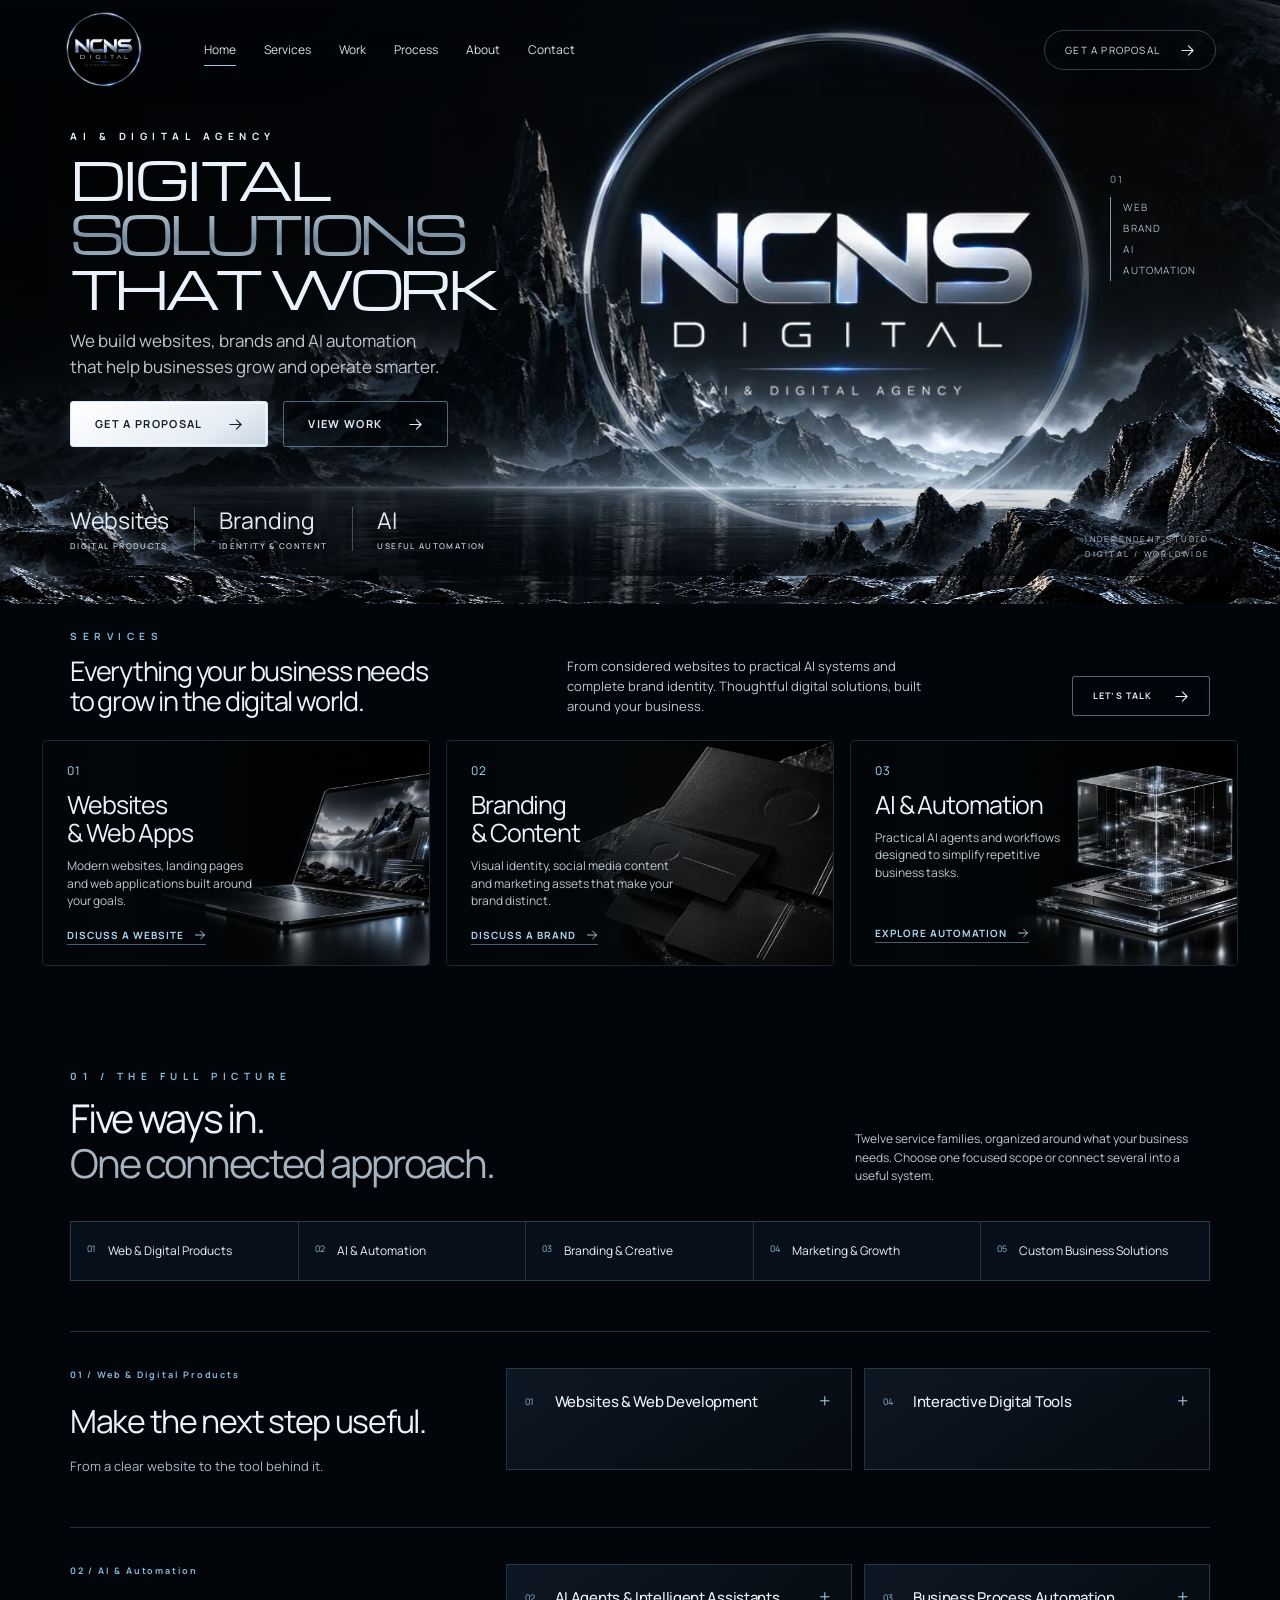
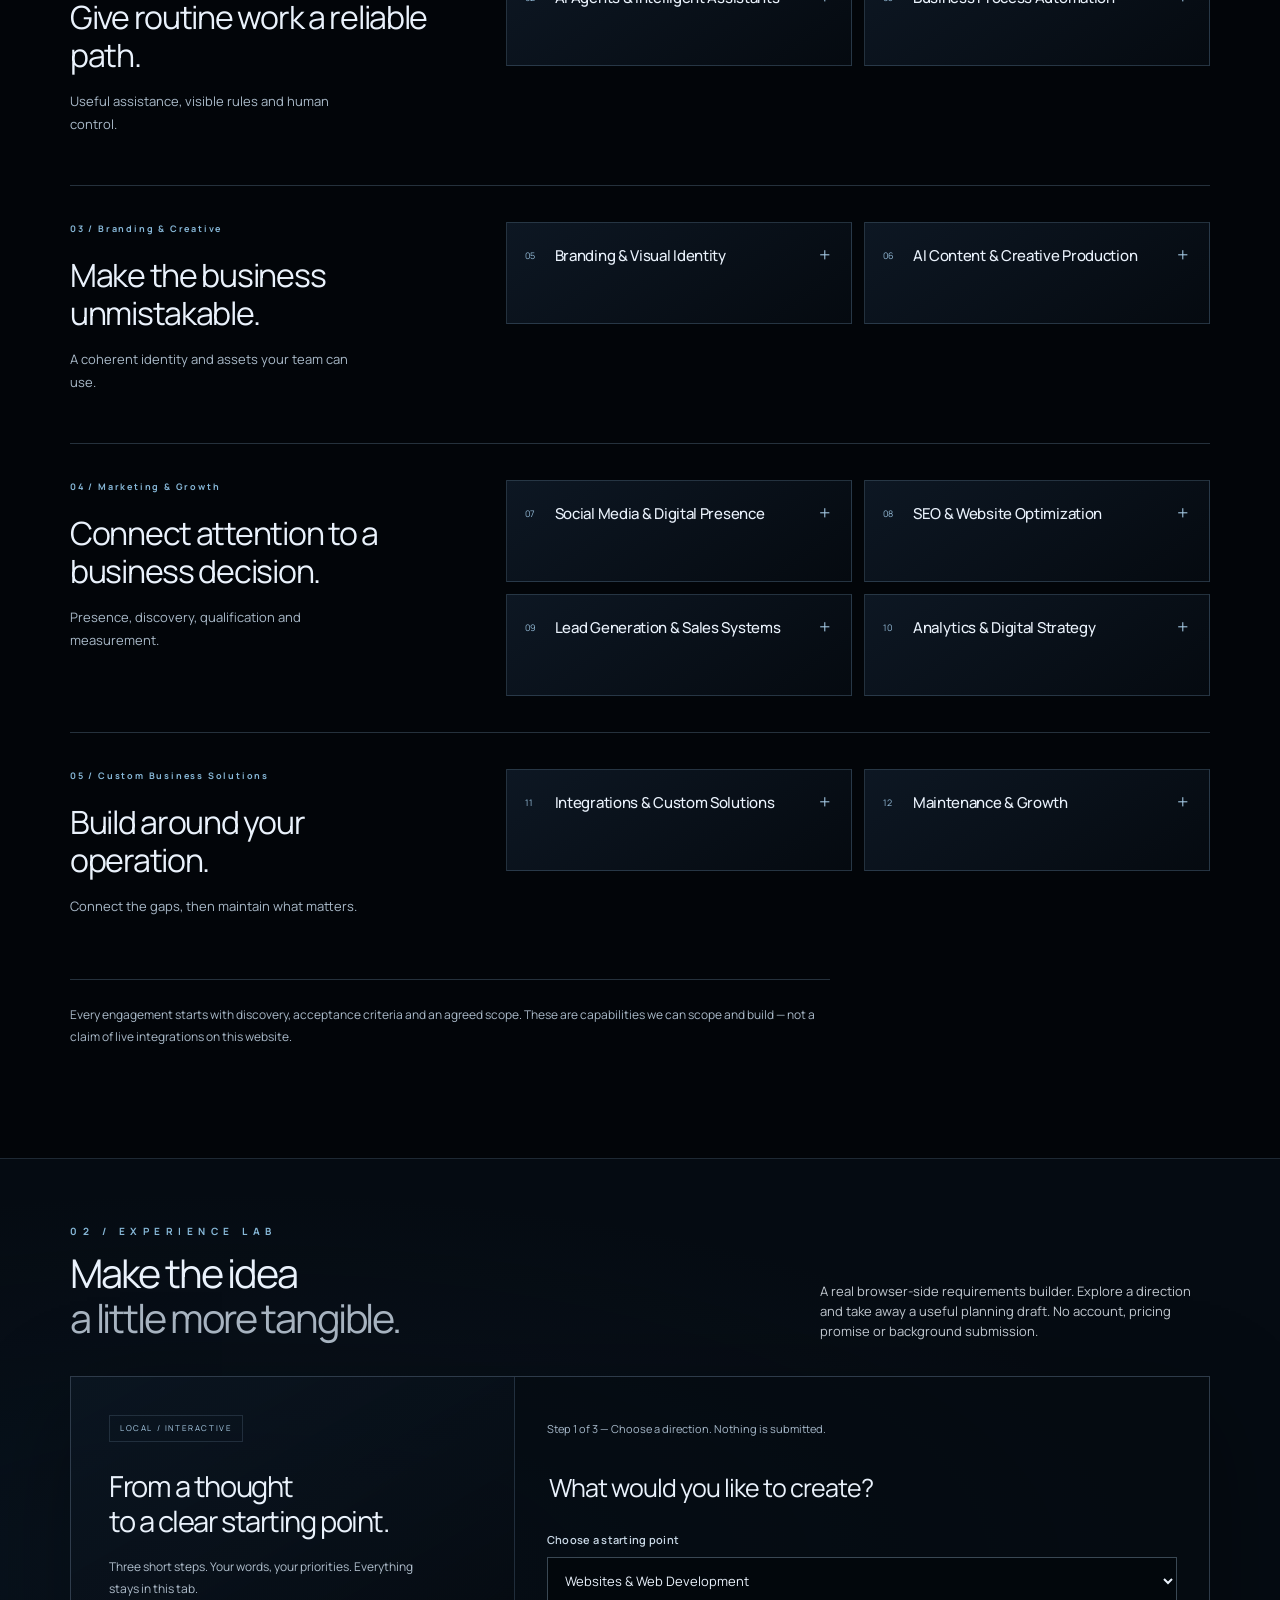
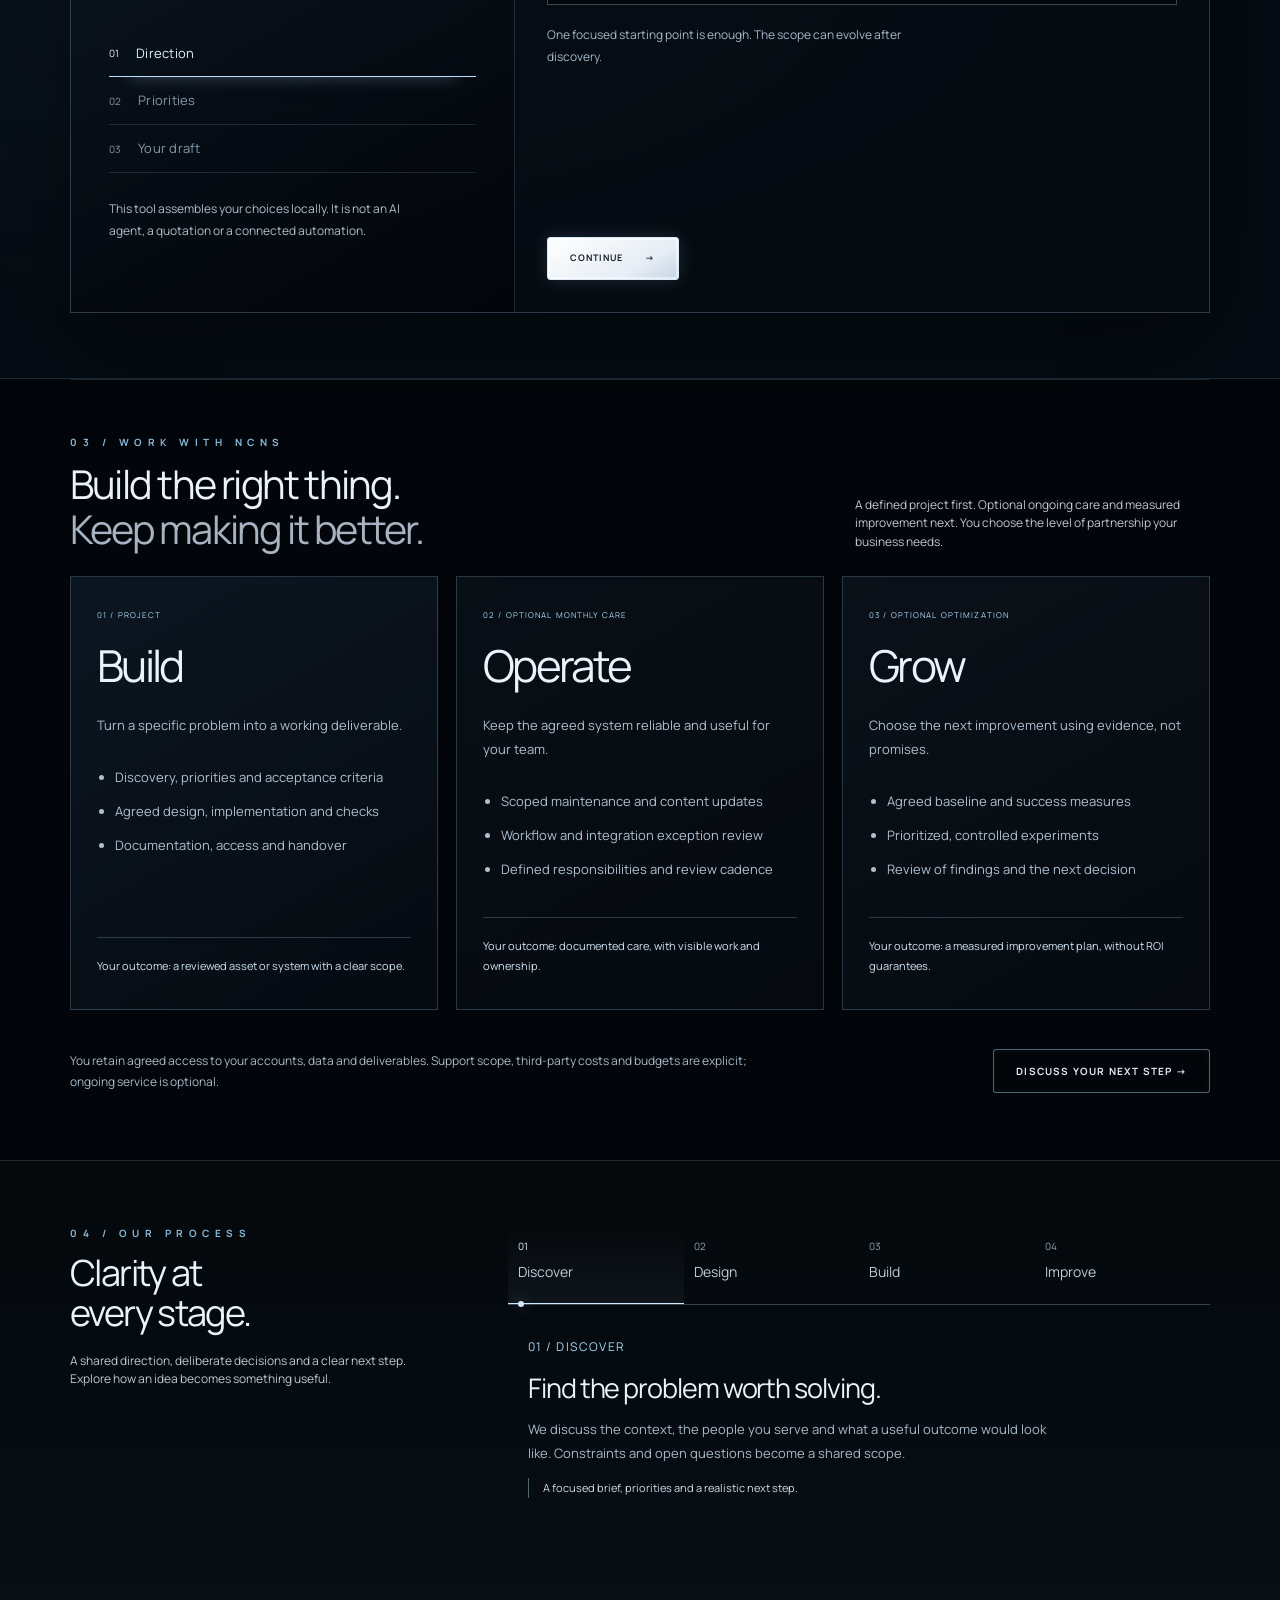
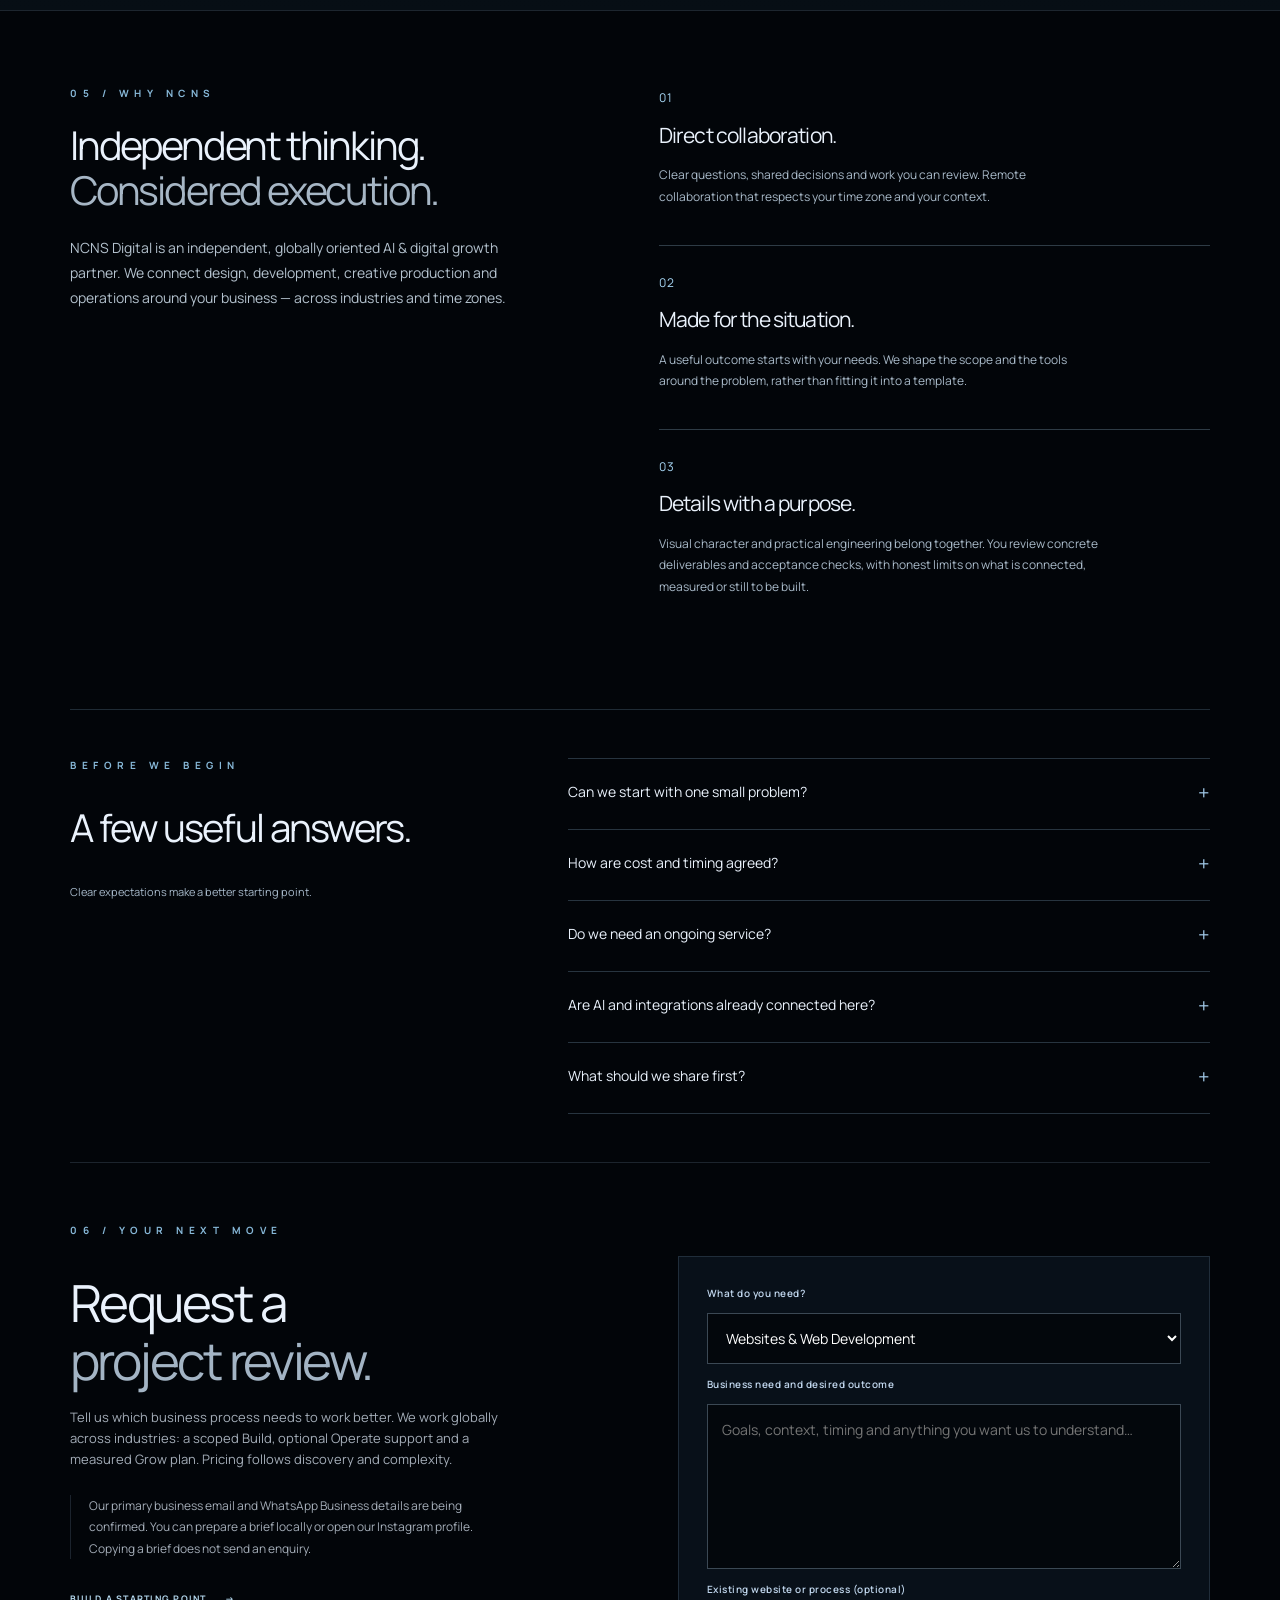
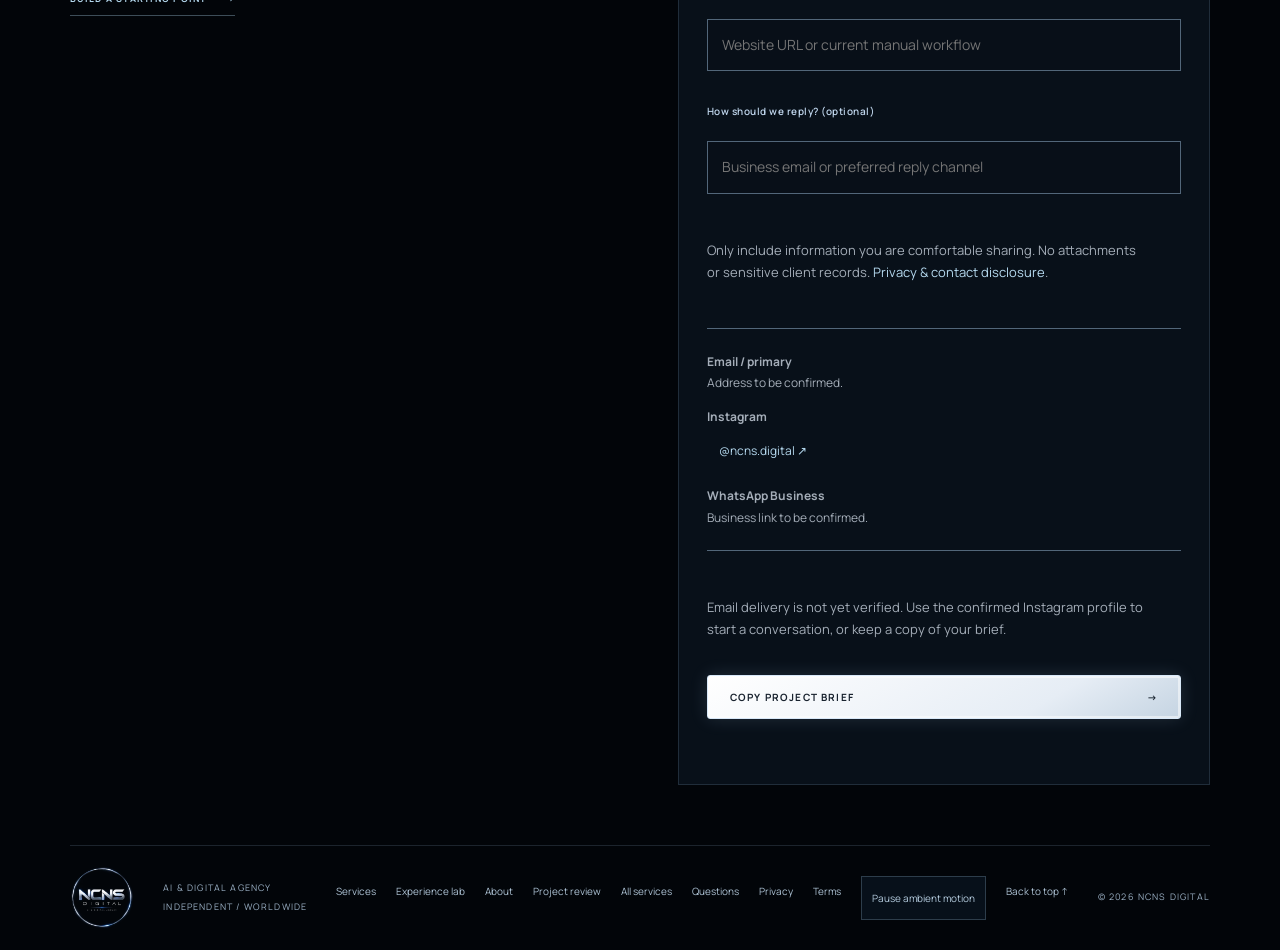
==== commit d83351dc: "Complete standalone agency site with full services and verified browser review" ====
--- a/index.html
+++ b/index.html
@@ -4,9 +4,10 @@
   <meta charset="utf-8" />
   <meta name="viewport" content="width=device-width,initial-scale=1" />
   <meta name="theme-color" content="#03070c" />
-  <meta name="description" content="NCNS Digital — premium web experiences, brand identity and AI automation for ambitious businesses worldwide." />
-  <title>NCNS Digital — Digital Solutions That Work</title>
+  <meta name="description" content="NCNS Digital — websites, AI, automation, branding and digital growth systems for businesses worldwide. Build, operate and improve with a clear scope." />
+  <title>NCNS Digital — AI &amp; Digital Growth Partner</title>
   <link rel="icon" type="image/webp" href="./assets/ncns-original-logo.webp" />
+  <link rel="preload" href="./assets/fonts/Manrope-Variable.woff2" as="font" type="font/woff2" crossorigin />
   <link rel="preload" href="./assets/fonts/Michroma-Regular.woff2" as="font" type="font/woff2" crossorigin />
   <link rel="preload" href="./assets/scenery/obsidian-lake-1942.webp" as="image" media="(min-width: 801px)" fetchpriority="high" />
   <link rel="stylesheet" href="./styles.css" />
@@ -14,10 +15,15 @@
   <script defer src="./main.js"></script>
   <script defer src="./contact.js"></script>
   <meta property="og:title" content="NCNS Digital — Build. Operate. Grow." />
-  <meta property="og:description" content="Interactive digital systems, brand experiences and practical automation. Explore a fictional working demo and discuss your business problem." />
+  <meta property="og:description" content="Websites, AI, automation, branding and growth. A scoped project, optional ongoing care and measured improvement — built around your business." />
   <meta property="og:type" content="website" />
-  <meta property="og:image" content="./assets/ncns-original-logo.webp" />
-  <meta name="twitter:card" content="summary" />
+  <meta property="og:image" content="./assets/social/ncns-digital.png" />
+  <meta property="og:image:alt" content="NCNS Digital — digital solutions that work. Build, Operate, Grow." />
+  <meta property="og:image:width" content="1200" /><meta property="og:image:height" content="630" />
+  <meta name="twitter:image" content="./assets/social/ncns-digital.png" />
+  <meta name="twitter:card" content="summary_large_image" />
+<link rel="stylesheet" href="./agency.css" />
+<script type="application/ld+json">{"@context":"https://schema.org","@type":"Organization","name":"NCNS Digital","description":"Independent, globally oriented AI and digital growth partner. Build, Operate, Grow.","areaServed":"Worldwide","sameAs":["https://www.instagram.com/ncns.digital/"],"hasOfferCatalog":{"@type":"OfferCatalog","name":"NCNS Digital services","itemListElement":[{"@type":"Offer","itemOffered":{"@type":"Service","name":"Websites & Web Development"}},{"@type":"Offer","itemOffered":{"@type":"Service","name":"Interactive Digital Tools"}},{"@type":"Offer","itemOffered":{"@type":"Service","name":"AI Agents & Intelligent Assistants"}},{"@type":"Offer","itemOffered":{"@type":"Service","name":"Business Process Automation"}},{"@type":"Offer","itemOffered":{"@type":"Service","name":"Branding & Visual Identity"}},{"@type":"Offer","itemOffered":{"@type":"Service","name":"AI Content & Creative Production"}},{"@type":"Offer","itemOffered":{"@type":"Service","name":"Social Media & Digital Presence"}},{"@type":"Offer","itemOffered":{"@type":"Service","name":"SEO & Website Optimization"}},{"@type":"Offer","itemOffered":{"@type":"Service","name":"Lead Generation & Sales Systems"}},{"@type":"Offer","itemOffered":{"@type":"Service","name":"Analytics & Digital Strategy"}},{"@type":"Offer","itemOffered":{"@type":"Service","name":"Integrations & Custom Solutions"}},{"@type":"Offer","itemOffered":{"@type":"Service","name":"Maintenance & Growth"}}]}}</script>
 </head>
 <body>
   <a class="skip-link" href="#mainContent">Skip to content</a>
@@ -66,34 +72,28 @@
         <a href="#service-ai" class="service-card reveal service-ai"><div class="service-image" role="img" aria-label="Illustrative glass technical module with precision circuitry"></div><div class="service-content"><span class="service-number">03</span><h3>AI &amp; Automation</h3><p>Practical AI agents and workflows designed to simplify repetitive business tasks.</p><span class="service-link">EXPLORE AUTOMATION <svg class="arrow-icon" viewBox="0 0 16 16" fill="none" aria-hidden="true"><path d="M2 8h12M9 3l5 5-5 5"/></svg></span></div></a>
       </div>
     </section>
-    <section id="capabilities" class="capabilities section container" aria-labelledby="capabilitiesTitle">
-      <div class="section-heading reveal"><div><span class="eyebrow blue">01 / THE DETAIL</span><h2 id="capabilitiesTitle">Built around your next move.</h2></div><p>A focused scope. A considered system. Explore the capabilities we can shape around your business.</p></div>
-      <div class="capability-grid">
-        <details class="capability-panel reveal" id="service-web" open><summary><span class="service-number">01</span><h3>Websites &amp; digital products</h3><span aria-hidden="true">+</span></summary><div><p>Clear journeys, expressive interfaces and useful tools, designed for the people who use them.</p><ul><li>Site strategy, information architecture and content structure</li><li>Responsive websites, accessible interfaces and interactive products</li><li>Performance review, practical handover and iteration</li></ul><a class="text-link" href="#experience">SHAPE YOUR REQUIREMENTS <span aria-hidden="true">→</span></a></div></details>
-        <details class="capability-panel reveal" id="service-brand" open><summary><span class="service-number">02</span><h3>Branding &amp; social identity</h3><span aria-hidden="true">+</span></summary><div><p>A coherent visual language that carries from your website to the next conversation.</p><ul><li>Visual direction, identity systems and brand guidelines</li><li>Digital art direction, social templates and content design</li><li>Consistent typography, colour and reusable assets</li></ul><a class="text-link" href="#experience">DEFINE YOUR DIRECTION <span aria-hidden="true">→</span></a></div></details>
-        <details class="capability-panel reveal" id="service-ai" open><summary><span class="service-number">03</span><h3>AI agents &amp; workflows</h3><span aria-hidden="true">+</span></summary><div><p>Start with the repetitive task. Map the workflow before deciding what should be automated.</p><ul><li>Workflow discovery, CRM planning and integration scoping</li><li>Agent prototypes, knowledge flows and human review points</li><li>Validation plans, exception handling and operational handover</li></ul><p class="fine-print">Capabilities, not connected services on this site. Any live integration needs its own scope, access and validation.</p><a class="text-link" href="#experience">MAP AN OPPORTUNITY <span aria-hidden="true">→</span></a></div></details>
-      </div>
-    </section>
+    <section id="capabilities" class="capabilities section container" aria-labelledby="capabilitiesTitle"><div class="section-heading reveal"><div><span class="eyebrow blue">01 / THE FULL PICTURE</span><h2 id="capabilitiesTitle">Five ways in.<br /><em>One connected approach.</em></h2></div><p>Twelve service families, organized around what your business needs. Choose one focused scope or connect several into a useful system.</p></div><nav class="pillar-nav" aria-label="Five service pillars"><a href="#service-web"><span>01</span>Web &amp; Digital Products</a><a href="#service-ai"><span>02</span>AI &amp; Automation</a><a href="#service-brand"><span>03</span>Branding &amp; Creative</a><a href="#service-growth"><span>04</span>Marketing &amp; Growth</a><a href="#service-custom"><span>05</span>Custom Business Solutions</a></nav><div class="pillar-list"><article id="service-web" class="service-pillar"><header><span class="eyebrow blue">01 / Web &amp; Digital Products</span><h3>Make the next step useful.</h3><p>From a clear website to the tool behind it.</p></header><div class="service-families"><details class="family" id="family-1" data-family="1"><summary><span class="family-number">01</span><h4>Websites &amp; Web Development</h4><span class="family-toggle" aria-hidden="true">+</span></summary><div><p>Your digital presence needs to do more than look current.</p><p>Responsive brand and corporate websites, landing pages, e-commerce, customer portals and bespoke web applications.</p><p class="family-delivery"><strong>What you receive</strong>A reviewed structure, responsive implementation and documented handover. Backend, payments and bookings are scoped separately.</p><a class="text-link" href="#contact" data-service="Websites &amp; Web Development">DISCUSS THIS SCOPE <span aria-hidden="true">→</span></a></div></details><details class="family" id="family-4" data-family="4"><summary><span class="family-number">04</span><h4>Interactive Digital Tools</h4><span class="family-toggle" aria-hidden="true">+</span></summary><div><p>Visitors need a clearer way to choose, estimate or explain a requirement.</p><p>Guided questionnaires, estimate calculators, product configurators, interactive catalogs and planning tools.</p><p class="family-delivery"><strong>What you receive</strong>A useful decision flow, transparent rules and a brief or result your team can review. Illustrative prices are always labelled.</p><a class="text-link" href="#contact" data-service="Interactive Digital Tools">DISCUSS THIS SCOPE <span aria-hidden="true">→</span></a></div></details></div></article><article id="service-ai" class="service-pillar"><header><span class="eyebrow blue">02 / AI &amp; Automation</span><h3>Give routine work a reliable path.</h3><p>Useful assistance, visible rules and human control.</p></header><div class="service-families"><details class="family" id="family-2" data-family="2"><summary><span class="family-number">02</span><h4>AI Agents &amp; Intelligent Assistants</h4><span class="family-toggle" aria-hidden="true">+</span></summary><div><p>Routine questions compete with enquiries that need a person.</p><p>Knowledge assistants, support and sales agents, qualification flows and voice or document workflows where appropriate.</p><p class="family-delivery"><strong>What you receive</strong>A scoped knowledge source, evaluated responses and a human handoff. Model access, privacy and platform permissions are agreed before integration.</p><a class="text-link" href="#contact" data-service="AI Agents &amp; Intelligent Assistants">DISCUSS THIS SCOPE <span aria-hidden="true">→</span></a></div></details><details class="family" id="family-3" data-family="3"><summary><span class="family-number">03</span><h4>Business Process Automation</h4><span class="family-toggle" aria-hidden="true">+</span></summary><div><p>Manual handoffs make routine work difficult to track.</p><p>Enquiry routing, CRM pipelines, permission-aware reminders, document generation and operational reporting.</p><p class="family-delivery"><strong>What you receive</strong>Mapped rules, exception handling, approval points and an operator runbook. Your team keeps control of consequential actions.</p><a class="text-link" href="#contact" data-service="Business Process Automation">DISCUSS THIS SCOPE <span aria-hidden="true">→</span></a></div></details></div></article><article id="service-brand" class="service-pillar"><header><span class="eyebrow blue">03 / Branding &amp; Creative</span><h3>Make the business unmistakable.</h3><p>A coherent identity and assets your team can use.</p></header><div class="service-families"><details class="family" id="family-5" data-family="5"><summary><span class="family-number">05</span><h4>Branding &amp; Visual Identity</h4><span class="family-toggle" aria-hidden="true">+</span></summary><div><p>Your offer needs a consistent, recognizable expression.</p><p>Visual identity, typography and colour systems, guidelines, presentations, proposal design and packaging concepts.</p><p class="family-delivery"><strong>What you receive</strong>A coherent visual system and agreed reusable assets, with a clear handover and usage scope.</p><a class="text-link" href="#contact" data-service="Branding &amp; Visual Identity">DISCUSS THIS SCOPE <span aria-hidden="true">→</span></a></div></details><details class="family" id="family-6" data-family="6"><summary><span class="family-number">06</span><h4>AI Content &amp; Creative Production</h4><span class="family-toggle" aria-hidden="true">+</span></summary><div><p>Content production needs direction and repeatable quality.</p><p>Campaign concepts, original visuals, scripts, copy, AI-assisted video, reels and motion design.</p><p class="family-delivery"><strong>What you receive</strong>A reviewed creative brief and specified production assets. Formats, revisions, rights and any generated elements are agreed upfront.</p><a class="text-link" href="#contact" data-service="AI Content &amp; Creative Production">DISCUSS THIS SCOPE <span aria-hidden="true">→</span></a></div></details></div></article><article id="service-growth" class="service-pillar"><header><span class="eyebrow blue">04 / Marketing &amp; Growth</span><h3>Connect attention to a business decision.</h3><p>Presence, discovery, qualification and measurement.</p></header><div class="service-families"><details class="family" id="family-7" data-family="7"><summary><span class="family-number">07</span><h4>Social Media &amp; Digital Presence</h4><span class="family-toggle" aria-hidden="true">+</span></summary><div><p>Your channels should tell the same business story.</p><p>Profile packaging, social templates, content plans and ongoing editorial production across relevant channels.</p><p class="family-delivery"><strong>What you receive</strong>A consistent channel kit and a practical publishing plan. Account access and any publishing are separately authorized.</p><a class="text-link" href="#contact" data-service="Social Media &amp; Digital Presence">DISCUSS THIS SCOPE <span aria-hidden="true">→</span></a></div></details><details class="family" id="family-8" data-family="8"><summary><span class="family-number">08</span><h4>SEO &amp; Website Optimization</h4><span class="family-toggle" aria-hidden="true">+</span></summary><div><p>People need to find the right page and use it without friction.</p><p>Technical and on-page SEO, search-oriented structure, mobile UX, speed, accessibility and conversion-path improvements.</p><p class="family-delivery"><strong>What you receive</strong>A prioritized audit and scoped changes with a measurement plan. Rankings and traffic are not guaranteed.</p><a class="text-link" href="#contact" data-service="SEO &amp; Website Optimization">DISCUSS THIS SCOPE <span aria-hidden="true">→</span></a></div></details><details class="family" id="family-9" data-family="9"><summary><span class="family-number">09</span><h4>Lead Generation &amp; Sales Systems</h4><span class="family-toggle" aria-hidden="true">+</span></summary><div><p>Acquisition only helps when enquiries reach a useful next step.</p><p>Relevant B2B research, personalized outreach strategy, qualification, CRM tracking and compliant follow-up planning.</p><p class="family-delivery"><strong>What you receive</strong>Defined source criteria, permission and opt-out controls, ownership and reporting. No indiscriminate bulk messaging.</p><a class="text-link" href="#contact" data-service="Lead Generation &amp; Sales Systems">DISCUSS THIS SCOPE <span aria-hidden="true">→</span></a></div></details><details class="family" id="family-10" data-family="10"><summary><span class="family-number">10</span><h4>Analytics &amp; Digital Strategy</h4><span class="family-toggle" aria-hidden="true">+</span></summary><div><p>More reports do not automatically make the next decision clearer.</p><p>Digital audits, market and competitor research, funnel assessments, dashboards and practical roadmaps.</p><p class="family-delivery"><strong>What you receive</strong>Agreed definitions, a baseline where data exists and a prioritized action plan. Revenue is never treated as proven profit.</p><a class="text-link" href="#contact" data-service="Analytics &amp; Digital Strategy">DISCUSS THIS SCOPE <span aria-hidden="true">→</span></a></div></details></div></article><article id="service-custom" class="service-pillar"><header><span class="eyebrow blue">05 / Custom Business Solutions</span><h3>Build around your operation.</h3><p>Connect the gaps, then maintain what matters.</p></header><div class="service-families"><details class="family" id="family-11" data-family="11"><summary><span class="family-number">11</span><h4>Integrations &amp; Custom Solutions</h4><span class="family-toggle" aria-hidden="true">+</span></summary><div><p>Off-the-shelf tools do not always fit the way your team works.</p><p>Custom internal systems and authorized connections between websites, CRM, email, spreadsheets, messaging and other APIs.</p><p class="family-delivery"><strong>What you receive</strong>A tested connection or bespoke workflow, documented access and failure handling. Feasibility depends on the actual systems and permissions.</p><a class="text-link" href="#contact" data-service="Integrations &amp; Custom Solutions">DISCUSS THIS SCOPE <span aria-hidden="true">→</span></a></div></details><details class="family" id="family-12" data-family="12"><summary><span class="family-number">12</span><h4>Maintenance &amp; Growth</h4><span class="family-toggle" aria-hidden="true">+</span></summary><div><p>A useful system needs care after its first release.</p><p>Updates, fixes, content refreshes, monitoring, new features and iterative improvements to web and AI workflows.</p><p class="family-delivery"><strong>What you receive</strong>An optional service plan with defined responsibilities, review cadence and ownership. Third-party fees and budgets remain explicit.</p><a class="text-link" href="#contact" data-service="Maintenance &amp; Growth">DISCUSS THIS SCOPE <span aria-hidden="true">→</span></a></div></details></div></article></div><p class="catalog-note">Every engagement starts with discovery, acceptance criteria and an agreed scope. These are capabilities we can scope and build — not a claim of live integrations on this website.</p></section>
     <section id="experience" class="lab-section section" aria-labelledby="experienceTitle"><div class="container">
       <div class="section-heading reveal"><div><span class="eyebrow blue">02 / EXPERIENCE LAB</span><h2 id="experienceTitle">Make the idea<br /><em>a little more tangible.</em></h2></div><p>A real browser-side requirements builder. Explore a direction and take away a useful planning draft. No account, pricing promise or background submission.</p></div>
       <div class="lab-layout reveal"><div class="lab-intro"><span class="lab-badge">LOCAL / INTERACTIVE</span><h3>From a thought<br />to a clear starting point.</h3><p>Three short steps. Your words, your priorities. Everything stays in this tab.</p><ol class="lab-progress" aria-label="Builder steps"><li data-lab-marker="0">01 <span>Direction</span></li><li data-lab-marker="1">02 <span>Priorities</span></li><li data-lab-marker="2">03 <span>Your draft</span></li></ol><p class="fine-print">This tool assembles your choices locally. It is not an AI agent, a quotation or a connected automation.</p></div>
       <form id="labForm" class="lab-form"><p id="labLive" class="fine-print" role="status" aria-live="polite">Choose a direction to begin.</p>
-        <fieldset data-lab-step="0"><legend>What would you like to create?</legend><label for="labService">Choose a starting point</label><select id="labService"><option value="Website / digital product">Website / digital product</option><option value="Branding / social identity">Branding / social identity</option><option value="AI automation">AI / workflow automation</option></select><p>One focused starting point is enough. The scope can evolve after discovery.</p></fieldset>
+        <fieldset data-lab-step="0"><legend>What would you like to create?</legend><label for="labService">Choose a starting point</label><select id="labService"><optgroup label="Web &amp; Digital Products"><option value="Websites &amp; Web Development">Websites &amp; Web Development</option><option value="Interactive Digital Tools">Interactive Digital Tools</option></optgroup><optgroup label="AI &amp; Automation"><option value="AI Agents &amp; Intelligent Assistants">AI Agents &amp; Intelligent Assistants</option><option value="Business Process Automation">Business Process Automation</option></optgroup><optgroup label="Branding &amp; Creative"><option value="Branding &amp; Visual Identity">Branding &amp; Visual Identity</option><option value="AI Content &amp; Creative Production">AI Content &amp; Creative Production</option></optgroup><optgroup label="Marketing &amp; Growth"><option value="Social Media &amp; Digital Presence">Social Media &amp; Digital Presence</option><option value="SEO &amp; Website Optimization">SEO &amp; Website Optimization</option><option value="Lead Generation &amp; Sales Systems">Lead Generation &amp; Sales Systems</option><option value="Analytics &amp; Digital Strategy">Analytics &amp; Digital Strategy</option></optgroup><optgroup label="Custom Business Solutions"><option value="Integrations &amp; Custom Solutions">Integrations &amp; Custom Solutions</option><option value="Maintenance &amp; Growth">Maintenance &amp; Growth</option></optgroup><option value="Not sure yet">Not sure yet / to discuss</option></select><p>One focused starting point is enough. The scope can evolve after discovery.</p></fieldset>
         <fieldset data-lab-step="1"><legend>What matters most?</legend><label for="labGoal">Your main goal <span class="fine-print">(required)</span></label><textarea id="labGoal" rows="3" maxlength="600" placeholder="What should become clearer, easier or more useful?" required></textarea><label for="labTiming">Timing</label><select id="labTiming"><option>Exploring options</option><option>Within 1–3 months</option><option>Within 3–6 months</option><option>Flexible / to discuss</option></select><div class="scope-options"><span>Areas to explore</span><label><input type="checkbox" name="scope" value="Strategy and structure" checked /> Strategy &amp; structure</label><label><input type="checkbox" name="scope" value="Visual design system" /> Visual design system</label><label><input type="checkbox" name="scope" value="Responsive implementation" /> Responsive implementation</label><label><input type="checkbox" name="scope" value="Workflow mapping" /> Workflow mapping</label></div></fieldset>
         <fieldset data-lab-step="2"><legend>Your starting point.</legend><label for="labResult">Planning draft — not a quote</label><textarea id="labResult" rows="9" readonly placeholder="Your choices will appear here with JavaScript enabled."></textarea><div class="lab-result-actions"><button type="button" id="copyLab" class="button outline" disabled>COPY DRAFT <span aria-hidden="true">→</span></button><button type="button" id="useLab" class="button primary" disabled>USE IN PROJECT BRIEF <span aria-hidden="true">→</span></button></div><p id="labCopyStatus" role="status" aria-live="polite" class="fine-print"></p></fieldset>
         <div class="lab-controls enhanced-only"><button type="button" id="labBack" class="button outline">BACK</button><button type="button" id="labNext" class="button primary">CONTINUE <span aria-hidden="true">→</span></button><button type="button" id="labRestart" class="button outline" hidden>START AGAIN</button></div>
         <noscript><p class="fine-print">The interactive draft builder needs JavaScript. You can still explore every service and write a brief in the contact section. Nothing is submitted.</p></noscript>
       </form></div>
     </div></section>
-    <section id="work" class="work section container" aria-labelledby="workTitle"><div class="section-heading reveal"><div><span class="eyebrow blue">03 / EXPLORE SOLUTIONS</span><h2 id="workTitle">Try the system.<br /><em>See the next action.</em></h2></div><p>For owners and teams with fragmented enquiries, manual work or an unclear next move. These are fictional tools you can try, not client case studies.</p></div><div class="solution-grid"><article class="work-placeholder reveal"><span class="eyebrow">INTERACTIVE DEMO / SYNTHETIC DATA</span><h3>Growth OS</h3><p>Filter acquisition, inspect conversion, manage a sample follow-up queue and model a scenario. Export a real local action plan. NCNS scopes the connected dashboard, CRM workflow and ongoing measurement around your business.</p><a class="text-link" href="./solutions/">EXPLORE THE WORKING DEMO →</a></article><article class="work-placeholder reveal"><span class="eyebrow">FUNCTIONAL TOOL / NOT A CASE STUDY</span><h3>Experience Lab</h3><p>Turn a business goal into a requirements draft in three steps. Review, copy and use it in your project brief. A small browser-local planning tool, not a second complete demo or an AI service.</p><a class="text-link" href="#experience">BUILD YOUR REQUIREMENTS →</a></article></div><p class="fine-print">Build → Operate → Grow: defined deliverables first, optional system care next, then measured experiments. The other five flagship experiences remain in development.</p></section>
+    <section id="work" class="work section container" aria-labelledby="workTitle"><div class="section-heading reveal"><div><span class="eyebrow blue">03 / WORK WITH NCNS</span><h2 id="workTitle">Build the right thing.<br /><em>Keep making it better.</em></h2></div><p>A defined project first. Optional ongoing care and measured improvement next. You choose the level of partnership your business needs.</p></div><div class="partnership-grid"><article class="partnership-card"><span class="service-number">01 / PROJECT</span><h3>Build</h3><p>Turn a specific problem into a working deliverable.</p><ul><li>Discovery, priorities and acceptance criteria</li><li>Agreed design, implementation and checks</li><li>Documentation, access and handover</li></ul><p class="partnership-output">Your outcome: a reviewed asset or system with a clear scope.</p></article><article class="partnership-card"><span class="service-number">02 / OPTIONAL MONTHLY CARE</span><h3>Operate</h3><p>Keep the agreed system reliable and useful for your team.</p><ul><li>Scoped maintenance and content updates</li><li>Workflow and integration exception review</li><li>Defined responsibilities and review cadence</li></ul><p class="partnership-output">Your outcome: documented care, with visible work and ownership.</p></article><article class="partnership-card"><span class="service-number">03 / OPTIONAL OPTIMIZATION</span><h3>Grow</h3><p>Choose the next improvement using evidence, not promises.</p><ul><li>Agreed baseline and success measures</li><li>Prioritized, controlled experiments</li><li>Review of findings and the next decision</li></ul><p class="partnership-output">Your outcome: a measured improvement plan, without ROI guarantees.</p></article></div><div class="partnership-next"><p>You retain agreed access to your accounts, data and deliverables. Support scope, third-party costs and budgets are explicit; ongoing service is optional.</p><a class="button outline" href="#contact">DISCUSS YOUR NEXT STEP →</a></div></section>
     <section id="process" class="process section" aria-labelledby="processTitle"><div class="container"><div class="section-heading reveal"><div><span class="eyebrow blue">04 / OUR PROCESS</span><h2 id="processTitle">Clarity at<br />every stage.</h2></div><p>A shared direction, deliberate decisions and a clear next step. Explore how an idea becomes something useful.</p></div><div class="process-explorer reveal"><div class="process-controls enhanced-only" role="tablist" aria-label="Our process"><button type="button" id="phase-tab-0" role="tab" data-phase="0" aria-controls="phase-0">01 <span>Discover</span></button><button type="button" id="phase-tab-1" role="tab" data-phase="1" aria-controls="phase-1">02 <span>Design</span></button><button type="button" id="phase-tab-2" role="tab" data-phase="2" aria-controls="phase-2">03 <span>Build</span></button><button type="button" id="phase-tab-3" role="tab" data-phase="3" aria-controls="phase-3">04 <span>Improve</span></button></div>
       <div id="phase-0" class="process-panel" role="tabpanel" aria-labelledby="phase-tab-0" tabindex="0"><span class="service-number">01 / DISCOVER</span><h3>Find the problem worth solving.</h3><p>We discuss the context, the people you serve and what a useful outcome would look like. Constraints and open questions become a shared scope.</p><p class="phase-deliverable">A focused brief, priorities and a realistic next step.</p></div>
       <div id="phase-1" class="process-panel" role="tabpanel" aria-labelledby="phase-tab-1" tabindex="0"><span class="service-number">02 / DESIGN</span><h3>Give the idea a deliberate form.</h3><p>Structure comes before decoration. We explore the journey, visual direction and the interactions that make it feel unmistakably yours.</p><p class="phase-deliverable">A reviewed direction and a coherent design system.</p></div>
       <div id="phase-2" class="process-panel" role="tabpanel" aria-labelledby="phase-tab-2" tabindex="0"><span class="service-number">03 / BUILD</span><h3>Make the details work together.</h3><p>We turn the agreed direction into responsive interfaces or scoped workflow prototypes, checking accessibility, behaviour and practical constraints as we go.</p><p class="phase-deliverable">A working implementation with reviewable milestones.</p></div>
       <div id="phase-3" class="process-panel" role="tabpanel" aria-labelledby="phase-tab-3" tabindex="0"><span class="service-number">04 / IMPROVE</span><h3>Learn from what actually happens.</h3><p>After review, we refine the details and plan the handover. Any launch, measurement or connected service is agreed separately, with clear ownership.</p><p class="phase-deliverable">Documented next steps and an informed iteration plan.</p></div></div></div></section>
-    <section id="about" class="about-section section container" aria-labelledby="aboutTitle"><div class="about-heading reveal"><span class="eyebrow blue">05 / WHY NCNS</span><h2 id="aboutTitle">Independent thinking.<br /><em>Considered execution.</em></h2><p>NCNS is an independent, globally oriented digital agency. We bring websites, identity and useful automation into one considered conversation.</p></div><div class="about-principles"><article class="reveal"><span class="service-number">01</span><h3>Direct collaboration.</h3><p>Clear questions, shared decisions and work you can review. Remote collaboration that respects your time zone and your context.</p></article><article class="reveal"><span class="service-number">02</span><h3>Made for the situation.</h3><p>A useful outcome starts with your needs. We shape the scope and the tools around the problem, rather than fitting it into a template.</p></article><article class="reveal"><span class="service-number">03</span><h3>Details with a purpose.</h3><p>Visual character and practical engineering belong together. Every interaction should earn its place.</p></article></div></section>
-    <section id="contact" class="contact section container" aria-labelledby="contactTitle"><span class="eyebrow blue reveal">06 / YOUR NEXT MOVE</span><div class="contact-layout"><div class="reveal"><h2 id="contactTitle">Request a<br /><em>project review.</em></h2><p>Tell us which business process needs to work better. We work globally across industries: a scoped Build, optional Operate support and a measured Grow plan. Pricing follows discovery and complexity.</p><p class="contact-note">No verified recipient is configured yet. You can prepare and copy a brief locally; no enquiry is sent. Contact delivery must be verified before launch.</p><a class="text-link" href="#experience">BUILD A STARTING POINT <span aria-hidden="true">→</span></a></div><form class="brief reveal" id="briefForm"><label for="projectType">What do you need?</label><select id="projectType"><option>Website / digital product</option><option>Branding / social identity</option><option>AI automation</option><option>Something else</option></select><label for="projectDetails">Business need and desired outcome</label><textarea id="projectDetails" maxlength="1800" rows="6" placeholder="Goals, context, timing and anything you want us to understand…"></textarea><label for="currentProcess">Existing website or process (optional)</label><input id="currentProcess" type="text" maxlength="300" placeholder="Website URL or current manual workflow" /><label for="replyChannel">How should we reply? (optional)</label><input id="replyChannel" type="text" maxlength="200" placeholder="Business email or preferred reply channel" /><p class="fine-print">Only include information you are comfortable sharing. No attachments or sensitive client records. <a href="./privacy.html">Privacy &amp; contact disclosure</a>.</p><div class="contact-channels" aria-label="NCNS contact channels"><p><strong>Email / primary</strong> <span id="emailPending">Address to be confirmed.</span></p><p><strong>Instagram</strong> <span id="instagramPending">Profile to be confirmed.</span><a id="instagramContact" hidden target="_blank" rel="noopener noreferrer">OPEN INSTAGRAM ↗</a></p><p><strong>WhatsApp Business</strong> <span id="whatsappPending">Business link to be confirmed.</span><a id="whatsappContact" hidden target="_blank" rel="noopener noreferrer">OPEN WHATSAPP BUSINESS ↗</a></p></div><a id="emailBrief" class="button outline" hidden>OPEN EMAIL DRAFT →</a><p id="contactDelivery" role="status" class="fine-print">Inbound delivery is not yet verified. Copying a brief does not contact NCNS.</p><button class="button primary" id="copyBrief" type="button" disabled>COPY PROJECT BRIEF <span aria-hidden="true">→</span></button><div class="form-status" id="formStatus" role="status" aria-live="polite"></div><noscript><p>Automatic copy needs JavaScript. You can select and copy your text manually. This form does not submit.</p></noscript></form></div></section>
+    <section id="about" class="about-section section container" aria-labelledby="aboutTitle"><div class="about-heading reveal"><span class="eyebrow blue">05 / WHY NCNS</span><h2 id="aboutTitle">Independent thinking.<br /><em>Considered execution.</em></h2><p>NCNS Digital is an independent, globally oriented AI &amp; digital growth partner. We connect design, development, creative production and operations around your business — across industries and time zones.</p></div><div class="about-principles"><article class="reveal"><span class="service-number">01</span><h3>Direct collaboration.</h3><p>Clear questions, shared decisions and work you can review. Remote collaboration that respects your time zone and your context.</p></article><article class="reveal"><span class="service-number">02</span><h3>Made for the situation.</h3><p>A useful outcome starts with your needs. We shape the scope and the tools around the problem, rather than fitting it into a template.</p></article><article class="reveal"><span class="service-number">03</span><h3>Details with a purpose.</h3><p>Visual character and practical engineering belong together. You review concrete deliverables and acceptance checks, with honest limits on what is connected, measured or still to be built.</p></article></div></section>
+    <section id="questions" class="questions section container" aria-labelledby="questionsTitle"><div><span class="eyebrow blue">BEFORE WE BEGIN</span><h2 id="questionsTitle">A few useful answers.</h2><p class="fine-print">Clear expectations make a better starting point.</p></div><div class="faq-list"><details class="faq"><summary>Can we start with one small problem?<span aria-hidden="true">+</span></summary><p>Yes. A focused discovery can identify the smallest useful deliverable: an enquiry path, a planning tool, a brand system or a workflow. A full digital transformation is not a prerequisite.</p></details><details class="faq"><summary>How are cost and timing agreed?<span aria-hidden="true">+</span></summary><p>After discussing the problem, existing systems and acceptance criteria, we define deliverables, exclusions, revisions and a realistic schedule. Third-party services and budgets are stated separately; this site does not issue a binding quote.</p></details><details class="faq"><summary>Do we need an ongoing service?<span aria-hidden="true">+</span></summary><p>No. A project can finish with documentation and handover. Optional Operate or Grow work has a separate agreed scope, responsibilities and review cadence. Continued value should be visible, not dependent on lock-in.</p></details><details class="faq"><summary>Are AI and integrations already connected here?<span aria-hidden="true">+</span></summary><p>No. The Experience Lab assembles a draft locally. Real AI, CRM, messaging or payment integrations require a separate scope, authorized access, evaluation and appropriate data handling.</p></details><details class="faq"><summary>What should we share first?<span aria-hidden="true">+</span></summary><p>Your business need, existing website or process, desired outcome and a reply channel are enough to begin. Do not send passwords, sensitive customer records or confidential documents through the planning tool.</p></details></div></section>
+    <section id="contact" class="contact section container" aria-labelledby="contactTitle"><span class="eyebrow blue reveal">06 / YOUR NEXT MOVE</span><div class="contact-layout"><div class="reveal"><h2 id="contactTitle">Request a<br /><em>project review.</em></h2><p>Tell us which business process needs to work better. We work globally across industries: a scoped Build, optional Operate support and a measured Grow plan. Pricing follows discovery and complexity.</p><p class="contact-note">Our primary business email and WhatsApp Business details are being confirmed. You can prepare a brief locally or open our Instagram profile. Copying a brief does not send an enquiry.</p><a class="text-link" href="#experience">BUILD A STARTING POINT <span aria-hidden="true">→</span></a></div><form class="brief reveal" id="briefForm"><label for="projectType">What do you need?</label><select id="projectType"><optgroup label="Web &amp; Digital Products"><option value="Websites &amp; Web Development">Websites &amp; Web Development</option><option value="Interactive Digital Tools">Interactive Digital Tools</option></optgroup><optgroup label="AI &amp; Automation"><option value="AI Agents &amp; Intelligent Assistants">AI Agents &amp; Intelligent Assistants</option><option value="Business Process Automation">Business Process Automation</option></optgroup><optgroup label="Branding &amp; Creative"><option value="Branding &amp; Visual Identity">Branding &amp; Visual Identity</option><option value="AI Content &amp; Creative Production">AI Content &amp; Creative Production</option></optgroup><optgroup label="Marketing &amp; Growth"><option value="Social Media &amp; Digital Presence">Social Media &amp; Digital Presence</option><option value="SEO &amp; Website Optimization">SEO &amp; Website Optimization</option><option value="Lead Generation &amp; Sales Systems">Lead Generation &amp; Sales Systems</option><option value="Analytics &amp; Digital Strategy">Analytics &amp; Digital Strategy</option></optgroup><optgroup label="Custom Business Solutions"><option value="Integrations &amp; Custom Solutions">Integrations &amp; Custom Solutions</option><option value="Maintenance &amp; Growth">Maintenance &amp; Growth</option></optgroup><option value="Not sure yet">Not sure yet / to discuss</option></select><label for="projectDetails">Business need and desired outcome</label><textarea id="projectDetails" required maxlength="1800" rows="6" placeholder="Goals, context, timing and anything you want us to understand…"></textarea><label for="currentProcess">Existing website or process (optional)</label><input id="currentProcess" type="text" maxlength="300" placeholder="Website URL or current manual workflow" /><label for="replyChannel">How should we reply? (optional)</label><input id="replyChannel" autocomplete="off" type="text" maxlength="200" placeholder="Business email or preferred reply channel" /><p class="fine-print">Only include information you are comfortable sharing. No attachments or sensitive client records. <a href="./privacy.html">Privacy &amp; contact disclosure</a>.</p><div class="contact-channels" aria-label="NCNS contact channels"><p><strong>Email / primary</strong> <span id="emailPending">Address to be confirmed.</span></p><p><strong>Instagram</strong> <span id="instagramPending" hidden></span><a id="instagramContact" href="https://www.instagram.com/ncns.digital/" target="_blank" rel="noopener noreferrer">@ncns.digital ↗</a></p><p><strong>WhatsApp Business</strong> <span id="whatsappPending">Business link to be confirmed.</span><a id="whatsappContact" hidden target="_blank" rel="noopener noreferrer">OPEN WHATSAPP BUSINESS ↗</a></p></div><a id="emailBrief" class="button outline" hidden>OPEN EMAIL DRAFT →</a><p id="contactDelivery" role="status" class="fine-print">Email delivery is not yet verified. Use the confirmed Instagram profile to start a conversation, or keep a copy of your brief.</p><button class="button primary" id="copyBrief" type="button" disabled>COPY PROJECT BRIEF <span aria-hidden="true">→</span></button><div class="form-status" id="formStatus" role="status" aria-live="polite"></div><noscript><p>Automatic copy needs JavaScript. You can select and copy your text manually. This form does not submit.</p></noscript></form></div></section>
   </main>
-  <footer class="footer container"><a class="brand" href="#home" aria-label="NCNS Digital home"><img src="./assets/ncns-original-logo.webp" width="480" height="480" alt="NCNS Digital" loading="lazy" /></a><div><span>AI &amp; DIGITAL AGENCY</span><span>INDEPENDENT / WORLDWIDE</span></div><nav class="footer-links" aria-label="Footer"><a href="#services">Services</a><a href="#experience">Experience lab</a><a href="#about">About</a><a href="#contact">Project review</a><a href="./privacy.html">Privacy</a><a href="#home">Back to top ↑</a></nav><span>© 2026 NCNS DIGITAL</span></footer>
+  <footer class="footer container"><a class="brand" href="#home" aria-label="NCNS Digital home"><img src="./assets/ncns-original-logo.webp" width="480" height="480" alt="NCNS Digital" loading="lazy" /></a><div><span>AI &amp; DIGITAL AGENCY</span><span>INDEPENDENT / WORLDWIDE</span></div><nav class="footer-links" aria-label="Footer"><a href="#services">Services</a><a href="#experience">Experience lab</a><a href="#about">About</a><a href="#contact">Project review</a><a href="#capabilities">All services</a><a href="#questions">Questions</a><a href="./privacy.html">Privacy</a><a href="./terms.html">Terms</a><button type="button" class="motion-toggle" id="motionToggle" hidden>Pause ambient motion</button><a href="#home">Back to top ↑</a></nav><span>© 2026 NCNS DIGITAL</span></footer>
 </body>
 </html>
--- a/agency.css
+++ b/agency.css
@@ -0,0 +1,9 @@
+/* Agency completion: scoped below the approved cinematic opening. */
+.pillar-nav{display:grid;grid-template-columns:repeat(5,minmax(0,1fr));border:1px solid #7392ab55;margin:35px 0 50px;background:#07101a}.pillar-nav a{padding:20px 16px;border-right:1px solid #7392ab44;font-size:12px;line-height:1.5;display:flex;gap:12px;align-items:flex-start}.pillar-nav a:last-child{border:0}.pillar-nav span{font-size:9px;color:#93bad7}.pillar-nav a:hover,.pillar-nav a:focus-visible{background:#132334;color:#fff}.service-pillar{display:grid;grid-template-columns:.8fr 1.5fr;gap:60px;padding:36px 0;border-top:1px solid #7293ac50;scroll-margin-top:30px}.service-pillar header .eyebrow{letter-spacing:.2em;font-size:9px}.service-pillar h3{font-size:clamp(24px,2.5vw,34px);font-weight:400;line-height:1.2;letter-spacing:-.04em;margin:20px 0 15px}.service-pillar header p{color:#aabac9;font-size:13px;line-height:1.8;max-width:300px}.service-families{display:grid;grid-template-columns:1fr 1fr;gap:12px;align-items:start;min-width:0}.family{border:1px solid #607e9655;background:linear-gradient(145deg,#0d1723,#050a10);min-width:0;scroll-margin-top:30px}.family summary{padding:22px 18px;display:grid;grid-template-columns:20px 1fr 14px;gap:10px;align-items:start;list-style:none;cursor:pointer;min-height:100px}.family summary::-webkit-details-marker{display:none}.family h4{font-size:15px;line-height:1.5;letter-spacing:-.02em;font-weight:500;margin:0}.family-number{font-size:9px;color:#94bbd7;line-height:2.4}.family-toggle{font-size:20px;font-weight:300;color:#a7cce7;line-height:1}.family[open]{border-color:#a5c9e580}.family[open] .family-toggle{transform:rotate(45deg)}.family>div{padding:0 22px 24px}.family p{font-size:12px;line-height:1.85;color:#b3c3d1;margin:0 0 16px}.family .family-delivery{border-top:1px solid #67839b55;padding-top:17px}.family strong{display:block;font-size:10px;text-transform:uppercase;letter-spacing:.1em;color:#d8e6f2;margin-bottom:10px}.family .text-link{letter-spacing:.08em;font-size:9px;min-height:44px}.catalog-note{padding:24px 0;border-top:1px solid #7293ac50;max-width:760px;font-size:12px;line-height:1.8;color:#aabac9}
+.partnership-grid{display:grid;grid-template-columns:repeat(3,minmax(0,1fr));gap:18px}.partnership-card{padding:32px 26px;background:linear-gradient(150deg,#14253788,#050a10);border:1px solid #7091ac55;display:flex;flex-direction:column}.partnership-card:nth-child(2){background:linear-gradient(150deg,#1a293744,#050a10)}.partnership-card:nth-child(3){background:linear-gradient(150deg,#25324444,#050a10)}.partnership-card h3{font-size:44px;font-weight:400;letter-spacing:-.06em;margin:20px 0 10px;line-height:1.1}.partnership-card p,.partnership-card li{font-size:13px;line-height:1.85;color:#afc0d0}.partnership-card ul{padding-left:18px;margin:15px 0 26px}.partnership-card li{margin-bottom:10px}.partnership-card .service-number{font-size:8px;letter-spacing:.14em}.partnership-card .partnership-output{font-size:11px;color:#d1e3f2;border-top:1px solid #7594ac55;padding-top:18px;margin-top:auto;margin-bottom:0}.partnership-next{display:flex;align-items:center;justify-content:space-between;gap:35px;margin-top:28px}.partnership-next p{max-width:690px;font-size:12px;line-height:1.8;color:#aabac9}.partnership-next .button{flex-shrink:0}.questions{display:grid;grid-template-columns:.8fr 1.2fr;gap:70px;border-top:1px solid #7392ab44}.questions h2{font-size:clamp(29px,3vw,44px);font-weight:400;letter-spacing:-.045em;line-height:1.2}.faq{border-top:1px solid #7392ab55}.faq:last-child{border-bottom:1px solid #7392ab55}.faq summary{display:flex;justify-content:space-between;gap:20px;cursor:pointer;list-style:none;min-height:70px;padding:22px 0;font-size:14px}.faq summary::-webkit-details-marker{display:none}.faq summary span{color:#9fc7e5;font-size:20px;line-height:1.2}.faq[open] summary span{transform:rotate(45deg)}.faq p{padding:0 28px 22px 0;color:#afc0d0;font-size:13px;line-height:1.85}.motion-toggle{border:1px solid #7895ad55;background:#07101a;color:#b5ccdf;padding:10px;font:inherit;font-size:10px;min-height:44px}.motion-toggle:disabled{opacity:.7;cursor:default}.directory{display:grid;grid-template-columns:repeat(2,minmax(0,1fr));gap:18px;margin:40px 0}.directory>a{padding:30px;background:#07101a;border:1px solid #7895ad55}.directory>a:hover{border-color:#b5ccdf}.directory>a>span:first-child{color:#94bbd7;font-size:10px}.directory h2{font-size:25px;font-weight:400;letter-spacing:-.04em;line-height:1.3}.legal h2{font-size:24px;font-weight:400;letter-spacing:-.03em;margin-top:40px}.legal .legal-nav{display:flex;flex-wrap:wrap;gap:24px;margin-bottom:35px}.legal li{line-height:1.8;color:#b6c2ce;margin-bottom:12px}.legal a:not(.button){text-decoration:underline;text-underline-offset:4px}.legal .notice{border-left:2px solid #a9cce7;padding-left:20px}.contact-channels a{min-height:44px}.brief input,.brief select,.brief textarea{border-radius:0}.contact .form-status{min-height:25px}
+@media(max-width:1100px){.service-pillar{gap:30px;grid-template-columns:.8fr 1.5fr}.service-families{grid-template-columns:1fr}.pillar-nav{grid-template-columns:repeat(3,minmax(0,1fr))}.pillar-nav a{border-bottom:1px solid #7392ab44}.partnership-card{padding:24px 18px}.partnership-next{align-items:flex-start;flex-direction:column;gap:12px}.questions{gap:35px}}
+@media(max-width:800px){.pillar-nav{grid-template-columns:repeat(2,minmax(0,1fr));margin:28px 0}.pillar-nav a{padding:16px 12px;font-size:12px;min-height:70px}.service-pillar{grid-template-columns:1fr;gap:15px;padding:30px 0}.service-pillar header p{max-width:none}.service-pillar h3{font-size:28px;max-width:440px}.service-families{grid-template-columns:1fr 1fr}.family summary{padding:20px 14px;grid-template-columns:17px 1fr 12px;gap:8px}.family h4{font-size:14px}.family>div{padding-inline:16px}.partnership-grid{grid-template-columns:1fr}.partnership-card{padding:28px}.partnership-card h3{font-size:38px}.partnership-card ul{margin-bottom:15px}.questions{grid-template-columns:1fr;gap:15px}.directory{grid-template-columns:1fr}}
+@media(max-width:520px){.service-families{grid-template-columns:1fr}.family summary{min-height:78px;align-items:center}.family h4{font-size:16px}.family>div{padding-inline:20px}.family p{font-size:13px}.partnership-card{padding:25px 22px}.pillar-nav a{font-size:11px}.partnership-next .button{width:100%}.questions h2{font-size:31px}.faq summary{font-size:14px}.faq p{font-size:13px}.directory>a{padding:24px}.legal h1{font-size:32px;line-height:1.2}}
+
+html:not(.js) .process-controls,html:not(.js) .lab-controls{display:none}
+#work .section-heading h2{font-size:clamp(30px,3.1vw,46px);line-height:1.13}#work .button,#contact .button{min-height:44px}@media(max-width:800px){.pillar-nav a:last-child{grid-column:1/-1}}
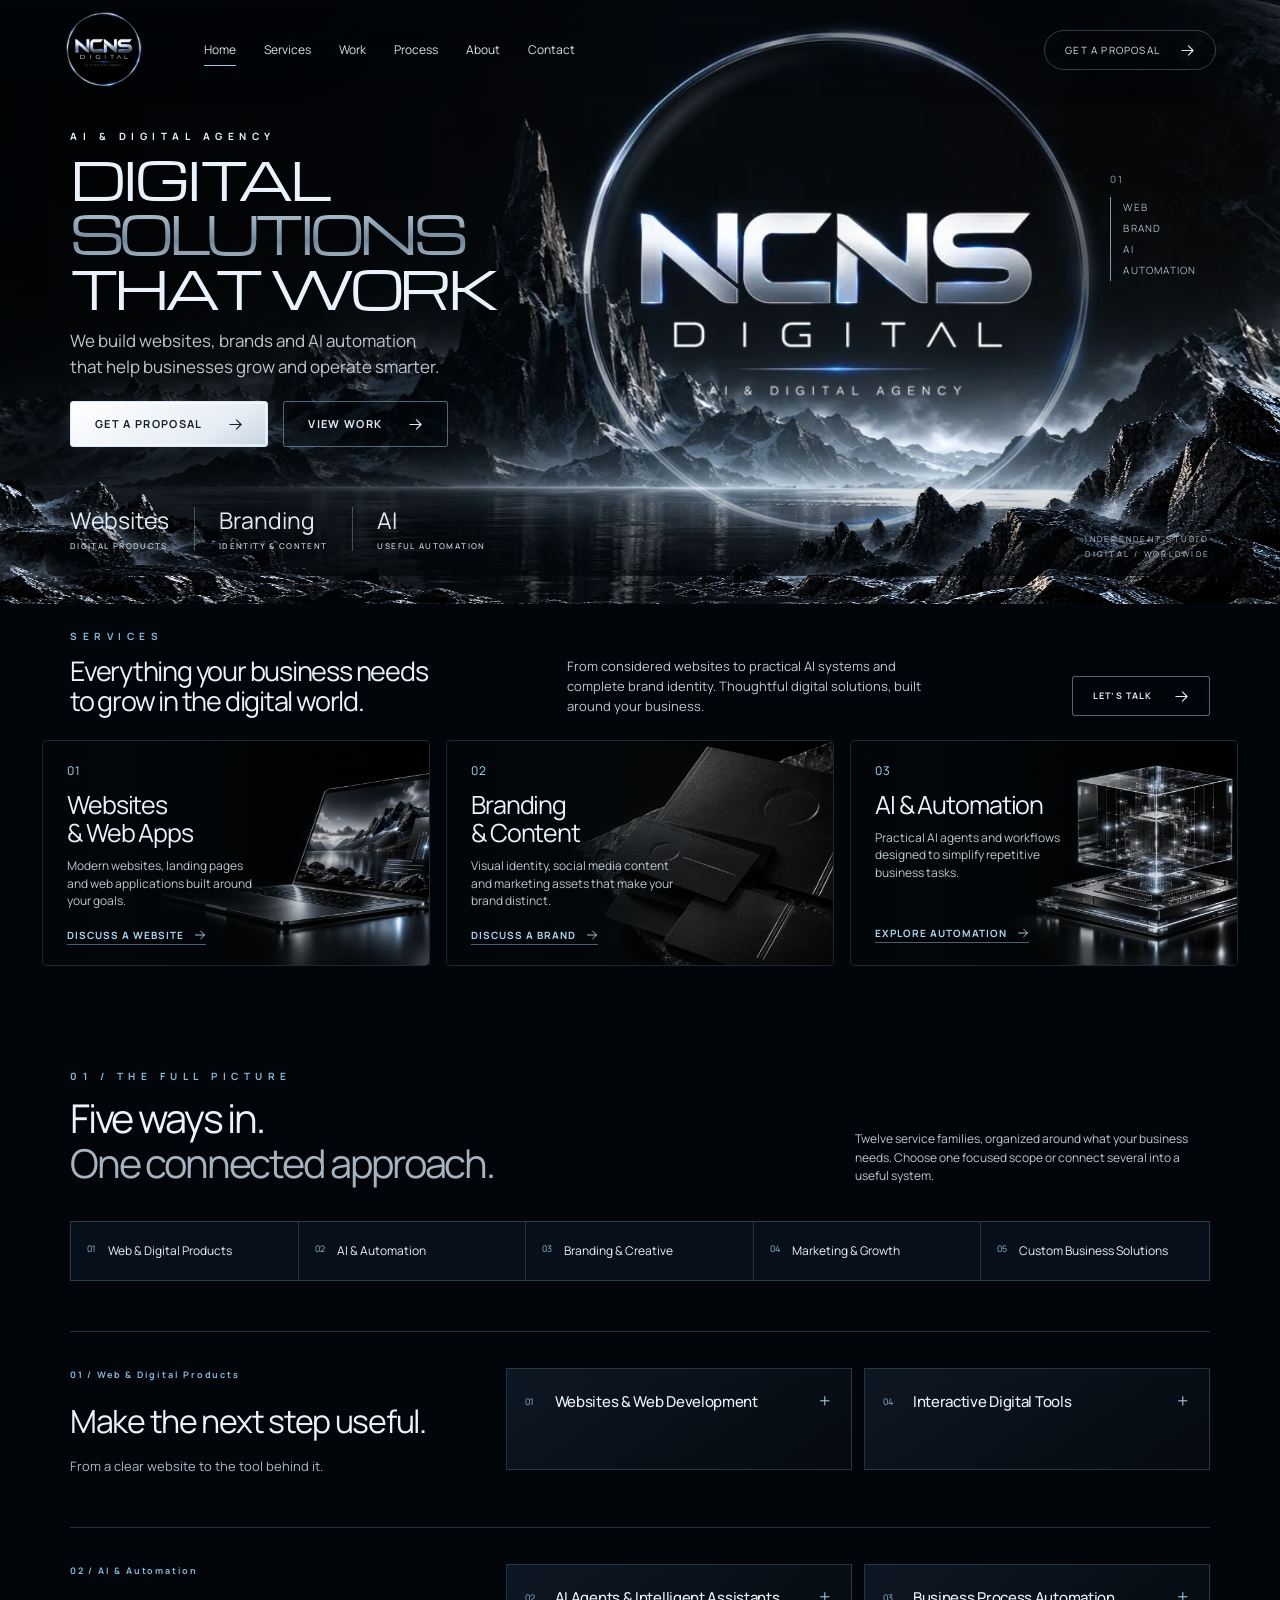
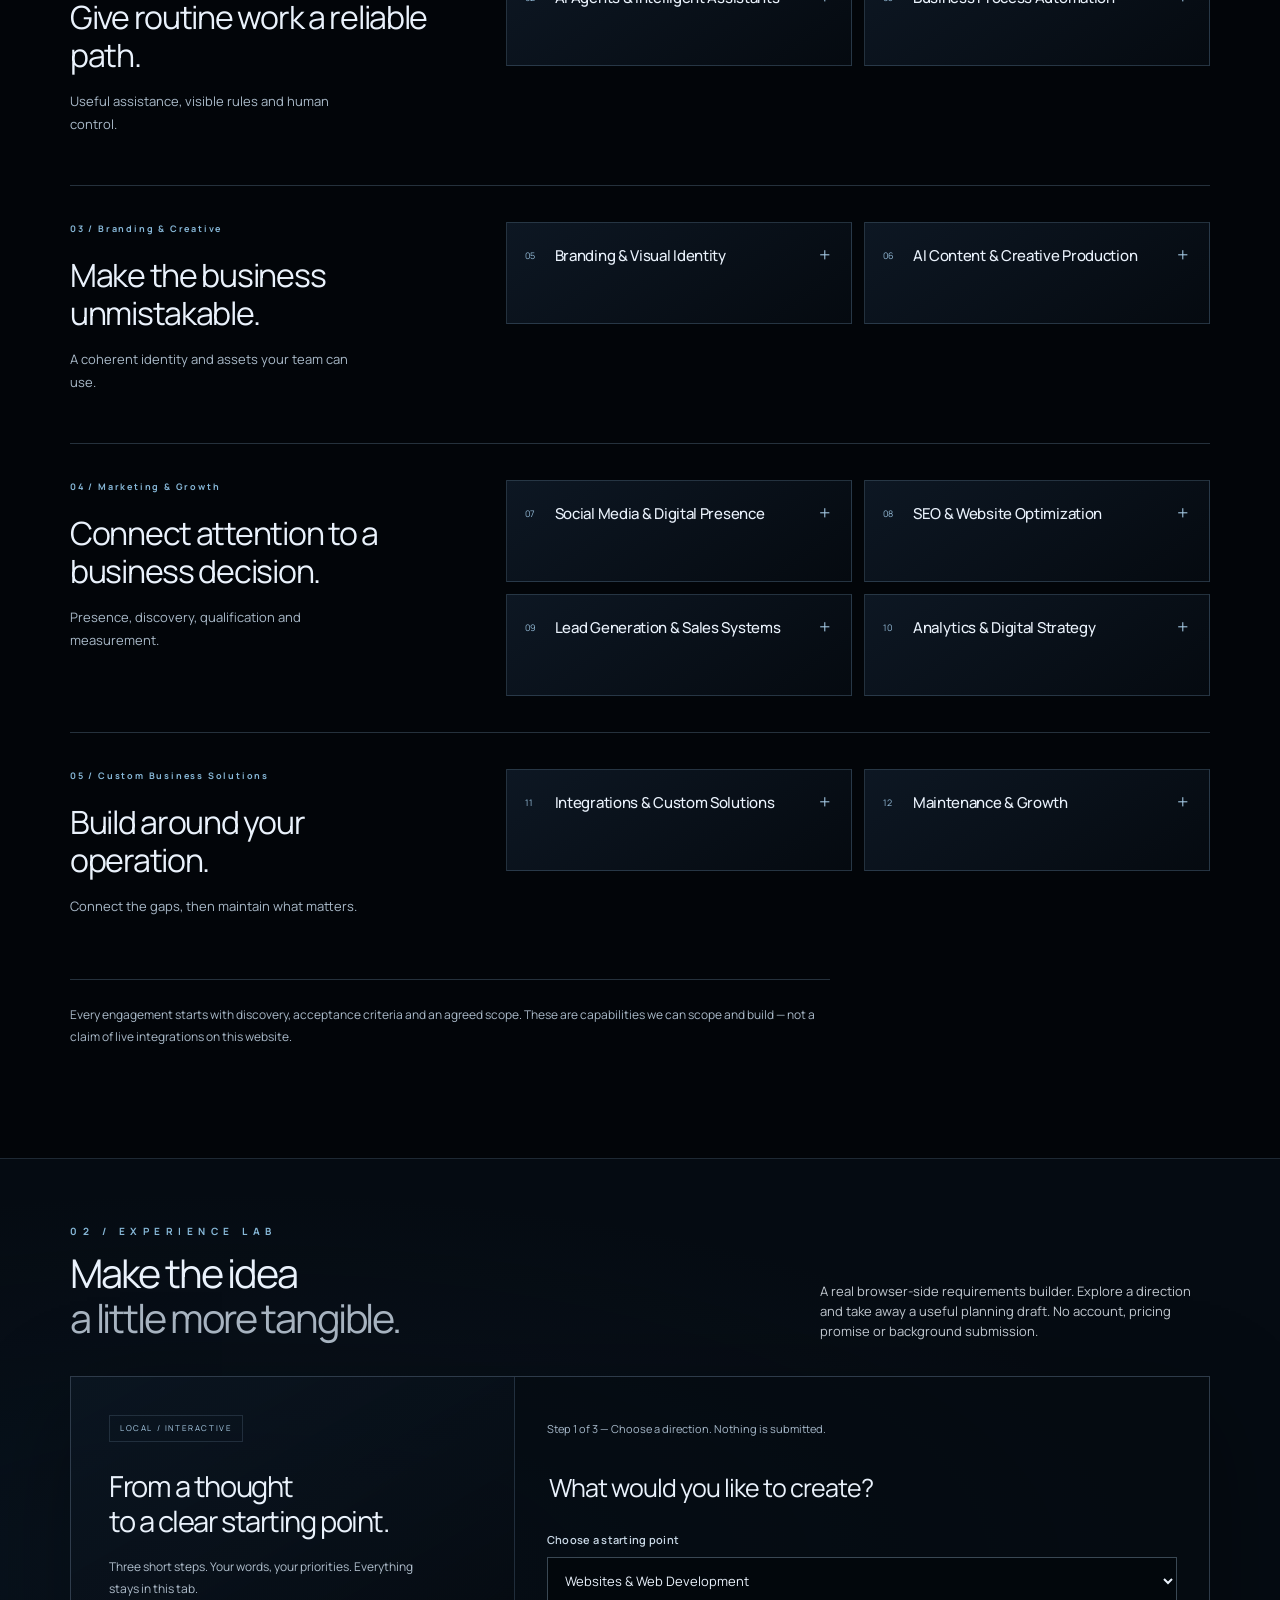
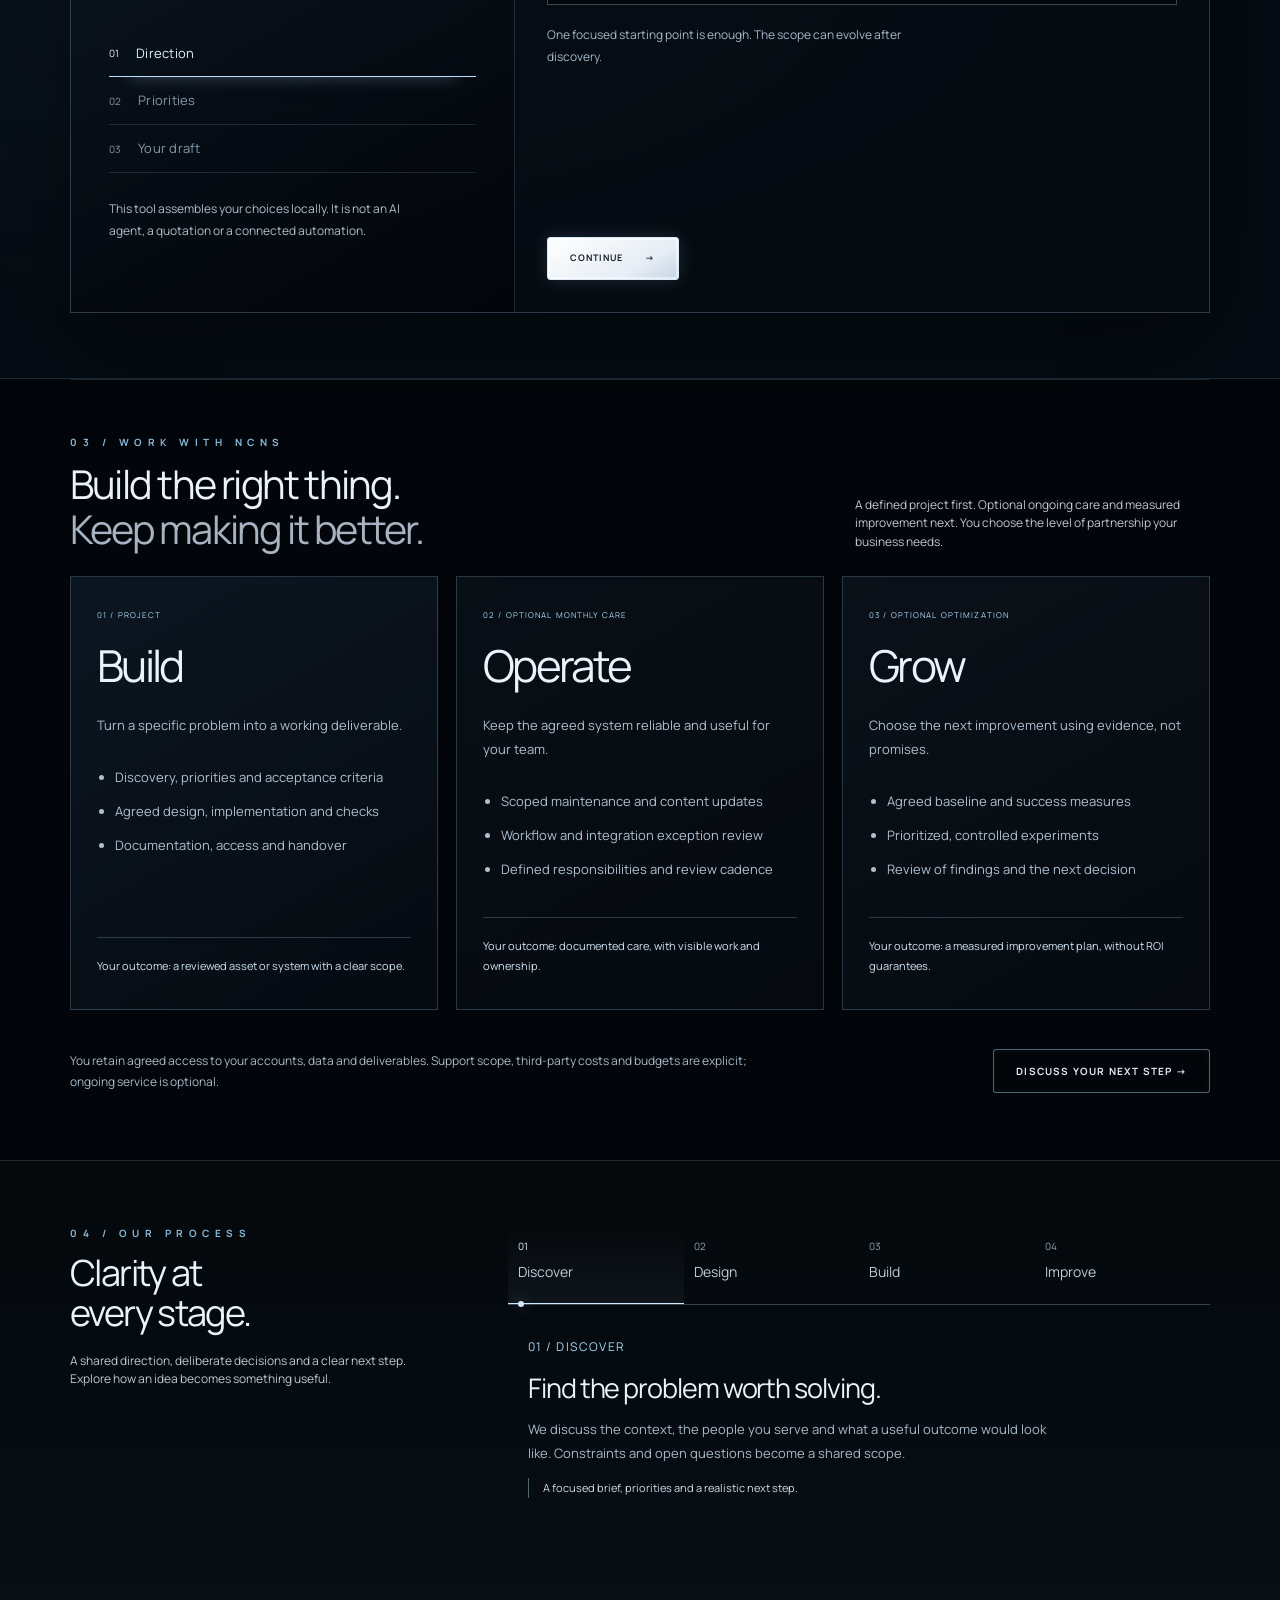
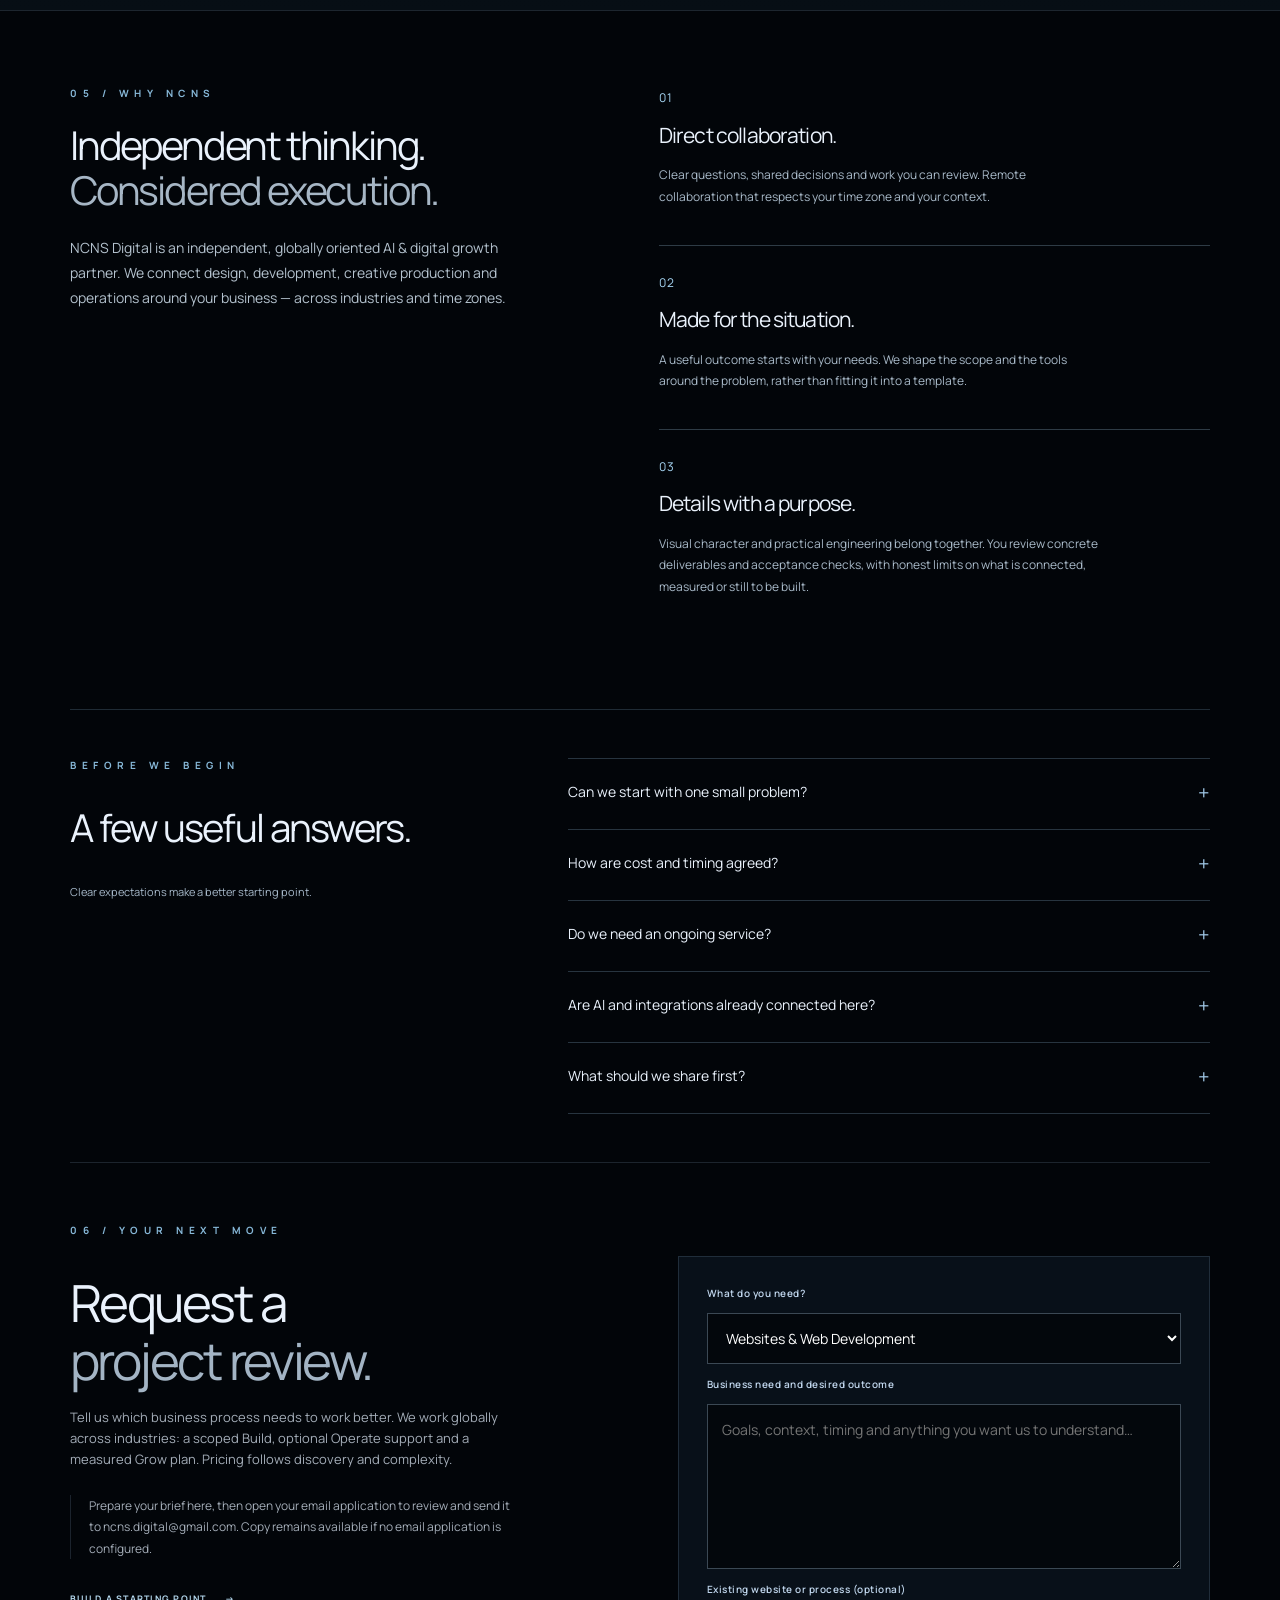
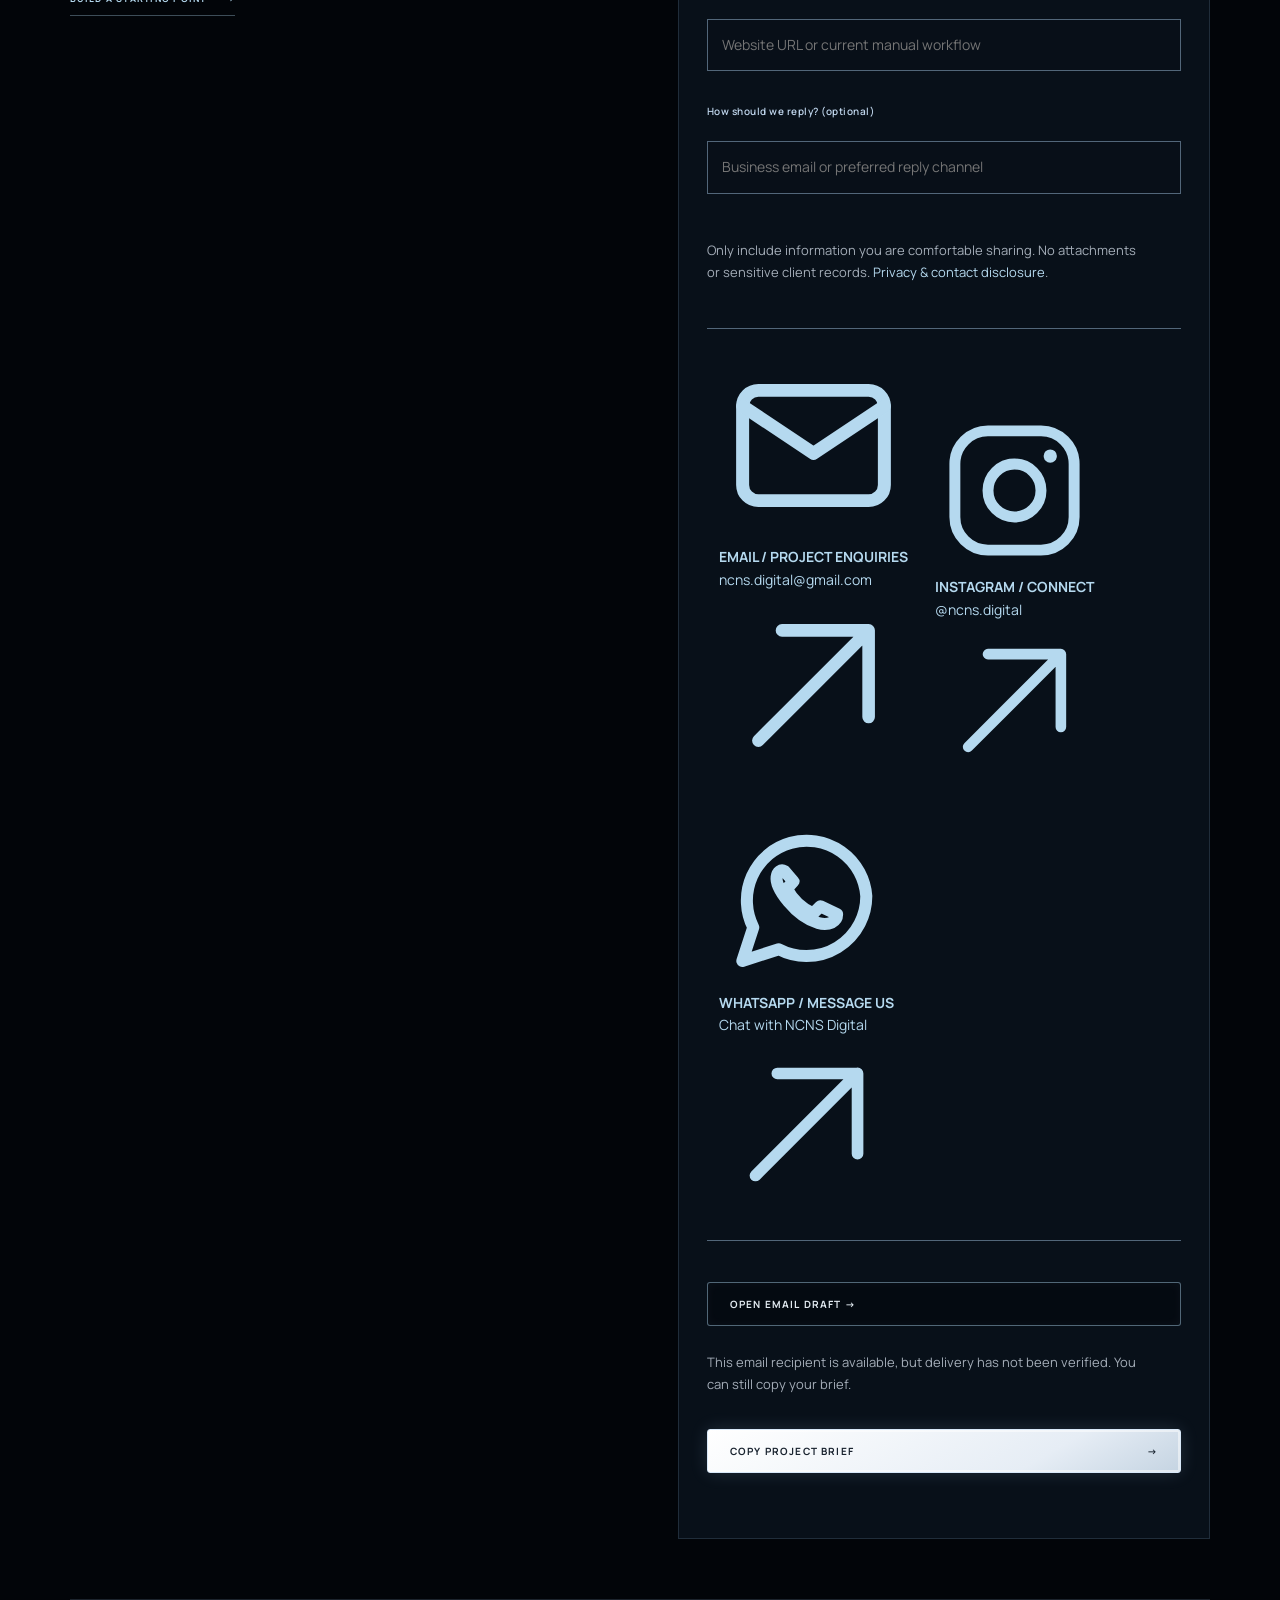
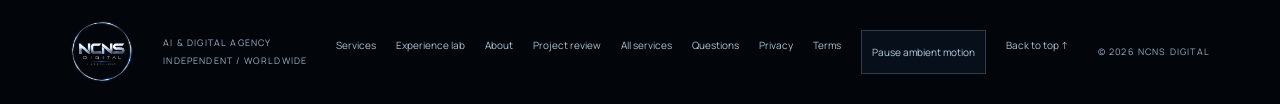
==== commit 0d882e8e: "Build premium clickable email Instagram and WhatsApp contact cards with inline SVG icons" ====
--- a/index.html
+++ b/index.html
@@ -92,7 +92,23 @@
       <div id="phase-3" class="process-panel" role="tabpanel" aria-labelledby="phase-tab-3" tabindex="0"><span class="service-number">04 / IMPROVE</span><h3>Learn from what actually happens.</h3><p>After review, we refine the details and plan the handover. Any launch, measurement or connected service is agreed separately, with clear ownership.</p><p class="phase-deliverable">Documented next steps and an informed iteration plan.</p></div></div></div></section>
     <section id="about" class="about-section section container" aria-labelledby="aboutTitle"><div class="about-heading reveal"><span class="eyebrow blue">05 / WHY NCNS</span><h2 id="aboutTitle">Independent thinking.<br /><em>Considered execution.</em></h2><p>NCNS Digital is an independent, globally oriented AI &amp; digital growth partner. We connect design, development, creative production and operations around your business — across industries and time zones.</p></div><div class="about-principles"><article class="reveal"><span class="service-number">01</span><h3>Direct collaboration.</h3><p>Clear questions, shared decisions and work you can review. Remote collaboration that respects your time zone and your context.</p></article><article class="reveal"><span class="service-number">02</span><h3>Made for the situation.</h3><p>A useful outcome starts with your needs. We shape the scope and the tools around the problem, rather than fitting it into a template.</p></article><article class="reveal"><span class="service-number">03</span><h3>Details with a purpose.</h3><p>Visual character and practical engineering belong together. You review concrete deliverables and acceptance checks, with honest limits on what is connected, measured or still to be built.</p></article></div></section>
     <section id="questions" class="questions section container" aria-labelledby="questionsTitle"><div><span class="eyebrow blue">BEFORE WE BEGIN</span><h2 id="questionsTitle">A few useful answers.</h2><p class="fine-print">Clear expectations make a better starting point.</p></div><div class="faq-list"><details class="faq"><summary>Can we start with one small problem?<span aria-hidden="true">+</span></summary><p>Yes. A focused discovery can identify the smallest useful deliverable: an enquiry path, a planning tool, a brand system or a workflow. A full digital transformation is not a prerequisite.</p></details><details class="faq"><summary>How are cost and timing agreed?<span aria-hidden="true">+</span></summary><p>After discussing the problem, existing systems and acceptance criteria, we define deliverables, exclusions, revisions and a realistic schedule. Third-party services and budgets are stated separately; this site does not issue a binding quote.</p></details><details class="faq"><summary>Do we need an ongoing service?<span aria-hidden="true">+</span></summary><p>No. A project can finish with documentation and handover. Optional Operate or Grow work has a separate agreed scope, responsibilities and review cadence. Continued value should be visible, not dependent on lock-in.</p></details><details class="faq"><summary>Are AI and integrations already connected here?<span aria-hidden="true">+</span></summary><p>No. The Experience Lab assembles a draft locally. Real AI, CRM, messaging or payment integrations require a separate scope, authorized access, evaluation and appropriate data handling.</p></details><details class="faq"><summary>What should we share first?<span aria-hidden="true">+</span></summary><p>Your business need, existing website or process, desired outcome and a reply channel are enough to begin. Do not send passwords, sensitive customer records or confidential documents through the planning tool.</p></details></div></section>
-    <section id="contact" class="contact section container" aria-labelledby="contactTitle"><span class="eyebrow blue reveal">06 / YOUR NEXT MOVE</span><div class="contact-layout"><div class="reveal"><h2 id="contactTitle">Request a<br /><em>project review.</em></h2><p>Tell us which business process needs to work better. We work globally across industries: a scoped Build, optional Operate support and a measured Grow plan. Pricing follows discovery and complexity.</p><p class="contact-note">Our primary business email and WhatsApp Business details are being confirmed. You can prepare a brief locally or open our Instagram profile. Copying a brief does not send an enquiry.</p><a class="text-link" href="#experience">BUILD A STARTING POINT <span aria-hidden="true">→</span></a></div><form class="brief reveal" id="briefForm"><label for="projectType">What do you need?</label><select id="projectType"><optgroup label="Web &amp; Digital Products"><option value="Websites &amp; Web Development">Websites &amp; Web Development</option><option value="Interactive Digital Tools">Interactive Digital Tools</option></optgroup><optgroup label="AI &amp; Automation"><option value="AI Agents &amp; Intelligent Assistants">AI Agents &amp; Intelligent Assistants</option><option value="Business Process Automation">Business Process Automation</option></optgroup><optgroup label="Branding &amp; Creative"><option value="Branding &amp; Visual Identity">Branding &amp; Visual Identity</option><option value="AI Content &amp; Creative Production">AI Content &amp; Creative Production</option></optgroup><optgroup label="Marketing &amp; Growth"><option value="Social Media &amp; Digital Presence">Social Media &amp; Digital Presence</option><option value="SEO &amp; Website Optimization">SEO &amp; Website Optimization</option><option value="Lead Generation &amp; Sales Systems">Lead Generation &amp; Sales Systems</option><option value="Analytics &amp; Digital Strategy">Analytics &amp; Digital Strategy</option></optgroup><optgroup label="Custom Business Solutions"><option value="Integrations &amp; Custom Solutions">Integrations &amp; Custom Solutions</option><option value="Maintenance &amp; Growth">Maintenance &amp; Growth</option></optgroup><option value="Not sure yet">Not sure yet / to discuss</option></select><label for="projectDetails">Business need and desired outcome</label><textarea id="projectDetails" required maxlength="1800" rows="6" placeholder="Goals, context, timing and anything you want us to understand…"></textarea><label for="currentProcess">Existing website or process (optional)</label><input id="currentProcess" type="text" maxlength="300" placeholder="Website URL or current manual workflow" /><label for="replyChannel">How should we reply? (optional)</label><input id="replyChannel" autocomplete="off" type="text" maxlength="200" placeholder="Business email or preferred reply channel" /><p class="fine-print">Only include information you are comfortable sharing. No attachments or sensitive client records. <a href="./privacy.html">Privacy &amp; contact disclosure</a>.</p><div class="contact-channels" aria-label="NCNS contact channels"><p><strong>Email / primary</strong> <span id="emailPending">Address to be confirmed.</span></p><p><strong>Instagram</strong> <span id="instagramPending" hidden></span><a id="instagramContact" href="https://www.instagram.com/ncns.digital/" target="_blank" rel="noopener noreferrer">@ncns.digital ↗</a></p><p><strong>WhatsApp Business</strong> <span id="whatsappPending">Business link to be confirmed.</span><a id="whatsappContact" hidden target="_blank" rel="noopener noreferrer">OPEN WHATSAPP BUSINESS ↗</a></p></div><a id="emailBrief" class="button outline" hidden>OPEN EMAIL DRAFT →</a><p id="contactDelivery" role="status" class="fine-print">Email delivery is not yet verified. Use the confirmed Instagram profile to start a conversation, or keep a copy of your brief.</p><button class="button primary" id="copyBrief" type="button" disabled>COPY PROJECT BRIEF <span aria-hidden="true">→</span></button><div class="form-status" id="formStatus" role="status" aria-live="polite"></div><noscript><p>Automatic copy needs JavaScript. You can select and copy your text manually. This form does not submit.</p></noscript></form></div></section>
+    <section id="contact" class="contact section container" aria-labelledby="contactTitle"><span class="eyebrow blue reveal">06 / YOUR NEXT MOVE</span><div class="contact-layout"><div class="reveal"><h2 id="contactTitle">Request a<br /><em>project review.</em></h2><p>Tell us which business process needs to work better. We work globally across industries: a scoped Build, optional Operate support and a measured Grow plan. Pricing follows discovery and complexity.</p><p class="contact-note">Choose how to reach us: email for a project proposal, or message us on Instagram and WhatsApp. You can also prepare your project brief below. Copying a brief does not send an enquiry.</p><a class="text-link" href="#experience">BUILD A STARTING POINT <span aria-hidden="true">→</span></a></div><form class="brief reveal" id="briefForm"><label for="projectType">What do you need?</label><select id="projectType"><optgroup label="Web &amp; Digital Products"><option value="Websites &amp; Web Development">Websites &amp; Web Development</option><option value="Interactive Digital Tools">Interactive Digital Tools</option></optgroup><optgroup label="AI &amp; Automation"><option value="AI Agents &amp; Intelligent Assistants">AI Agents &amp; Intelligent Assistants</option><option value="Business Process Automation">Business Process Automation</option></optgroup><optgroup label="Branding &amp; Creative"><option value="Branding &amp; Visual Identity">Branding &amp; Visual Identity</option><option value="AI Content &amp; Creative Production">AI Content &amp; Creative Production</option></optgroup><optgroup label="Marketing &amp; Growth"><option value="Social Media &amp; Digital Presence">Social Media &amp; Digital Presence</option><option value="SEO &amp; Website Optimization">SEO &amp; Website Optimization</option><option value="Lead Generation &amp; Sales Systems">Lead Generation &amp; Sales Systems</option><option value="Analytics &amp; Digital Strategy">Analytics &amp; Digital Strategy</option></optgroup><optgroup label="Custom Business Solutions"><option value="Integrations &amp; Custom Solutions">Integrations &amp; Custom Solutions</option><option value="Maintenance &amp; Growth">Maintenance &amp; Growth</option></optgroup><option value="Not sure yet">Not sure yet / to discuss</option></select><label for="projectDetails">Business need and desired outcome</label><textarea id="projectDetails" required maxlength="1800" rows="6" placeholder="Goals, context, timing and anything you want us to understand…"></textarea><label for="currentProcess">Existing website or process (optional)</label><input id="currentProcess" type="text" maxlength="300" placeholder="Website URL or current manual workflow" /><label for="replyChannel">How should we reply? (optional)</label><input id="replyChannel" autocomplete="off" type="text" maxlength="200" placeholder="Business email or preferred reply channel" /><p class="fine-print">Only include information you are comfortable sharing. No attachments or sensitive client records. <a href="./privacy.html">Privacy &amp; contact disclosure</a>.</p><div class="contact-channels" aria-label="Contact NCNS Digital">
+  <a id="emailContact" class="channel-card channel-card-email" href="mailto:ncns.digital@gmail.com" aria-label="Email NCNS Digital at ncns.digital@gmail.com">
+    <span class="channel-icon"><svg class="channel-icon-svg" viewBox="0 0 24 24" fill="none" stroke="currentColor" stroke-width="1.65" stroke-linecap="round" stroke-linejoin="round" aria-hidden="true"><rect x="3" y="5" width="18" height="14" rx="2"/><path d="m3 7 9 6 9-6"/></svg></span>
+    <span class="channel-copy"><strong>EMAIL / PROJECT ENQUIRIES</strong><span id="emailPending">ncns.digital@gmail.com</span></span>
+    <svg class="channel-arrow" viewBox="0 0 24 24" fill="none" stroke="currentColor" stroke-width="1.6" stroke-linecap="round" stroke-linejoin="round" aria-hidden="true"><path d="M5 19 19 5M8 5h11v11"/></svg>
+  </a>
+  <a id="instagramContact" class="channel-card channel-card-instagram" href="https://www.instagram.com/ncns.digital/" target="_blank" rel="noopener noreferrer" aria-label="Open NCNS Digital Instagram profile @ncns.digital in a new tab">
+    <span class="channel-icon"><svg class="channel-icon-svg" viewBox="0 0 24 24" fill="none" stroke="currentColor" stroke-width="1.65" stroke-linecap="round" stroke-linejoin="round" aria-hidden="true"><rect x="3" y="3" width="18" height="18" rx="5"/><circle cx="12" cy="12" r="4"/><circle cx="17.4" cy="6.8" r="1" fill="currentColor" stroke="none"/></svg></span>
+    <span class="channel-copy"><strong>INSTAGRAM / CONNECT</strong><span>@ncns.digital</span><span id="instagramPending" hidden></span></span>
+    <svg class="channel-arrow" viewBox="0 0 24 24" fill="none" stroke="currentColor" stroke-width="1.6" stroke-linecap="round" stroke-linejoin="round" aria-hidden="true"><path d="M5 19 19 5M8 5h11v11"/></svg>
+  </a>
+  <a id="whatsappContact" class="channel-card channel-card-whatsapp" href="https://wa.me/79063231457" target="_blank" rel="noopener noreferrer" aria-label="Open WhatsApp chat with NCNS Digital in a new tab">
+    <span class="channel-icon"><svg class="channel-icon-svg" viewBox="0 0 24 24" fill="none" stroke="currentColor" stroke-width="1.65" stroke-linecap="round" stroke-linejoin="round" aria-hidden="true"><path d="M20.2 11.8a8.2 8.2 0 0 1-12 7.3L3.2 20.7l1.5-4.6a8.2 8.2 0 1 1 15.5-4.3Z"/><path d="M9 8.4c-.5-.3-1 .1-1.1.8-.2 1.5 2.6 5.4 5.7 6.3 1.5.4 2.6-.2 2.6-1.2l-2.3-1.1-1 1c-1.7-.8-2.8-1.9-3.6-3.4l.9-1Z"/></svg></span>
+    <span class="channel-copy"><strong>WHATSAPP / MESSAGE US</strong><span>Chat with NCNS Digital</span><span id="whatsappPending" hidden></span></span>
+    <svg class="channel-arrow" viewBox="0 0 24 24" fill="none" stroke="currentColor" stroke-width="1.6" stroke-linecap="round" stroke-linejoin="round" aria-hidden="true"><path d="M5 19 19 5M8 5h11v11"/></svg>
+  </a>
+</div><a id="emailBrief" class="button outline" hidden>OPEN EMAIL DRAFT →</a><p id="contactDelivery" role="status" class="fine-print">Choose an email, Instagram or WhatsApp contact above. This website opens contact apps; it does not submit your project brief or confirm delivery.</p><button class="button primary" id="copyBrief" type="button" disabled>COPY PROJECT BRIEF <span aria-hidden="true">→</span></button><div class="form-status" id="formStatus" role="status" aria-live="polite"></div><noscript><p>Automatic copy needs JavaScript. You can select and copy your text manually. This form does not submit.</p></noscript></form></div></section>
   </main>
   <footer class="footer container"><a class="brand" href="#home" aria-label="NCNS Digital home"><img src="./assets/ncns-original-logo.webp" width="480" height="480" alt="NCNS Digital" loading="lazy" /></a><div><span>AI &amp; DIGITAL AGENCY</span><span>INDEPENDENT / WORLDWIDE</span></div><nav class="footer-links" aria-label="Footer"><a href="#services">Services</a><a href="#experience">Experience lab</a><a href="#about">About</a><a href="#contact">Project review</a><a href="#capabilities">All services</a><a href="#questions">Questions</a><a href="./privacy.html">Privacy</a><a href="./terms.html">Terms</a><button type="button" class="motion-toggle" id="motionToggle" hidden>Pause ambient motion</button><a href="#home">Back to top ↑</a></nav><span>© 2026 NCNS DIGITAL</span></footer>
 </body>
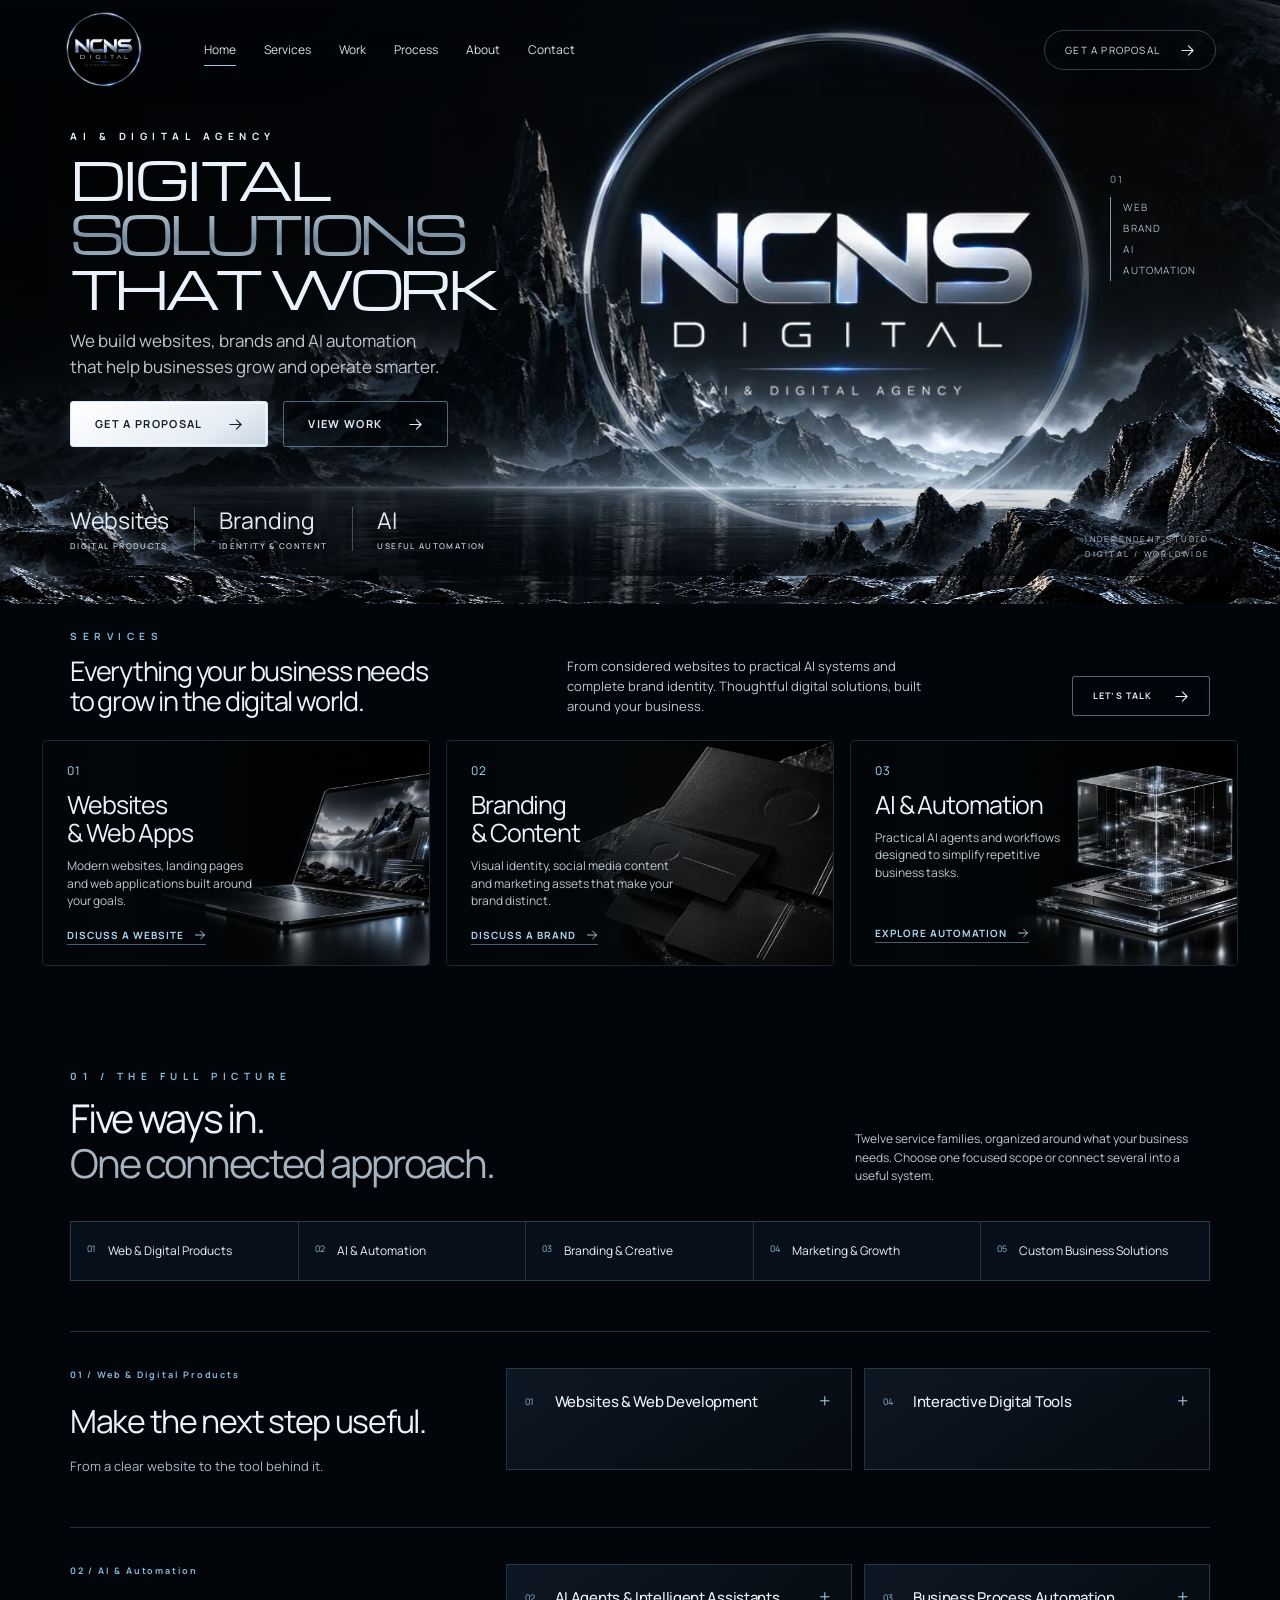
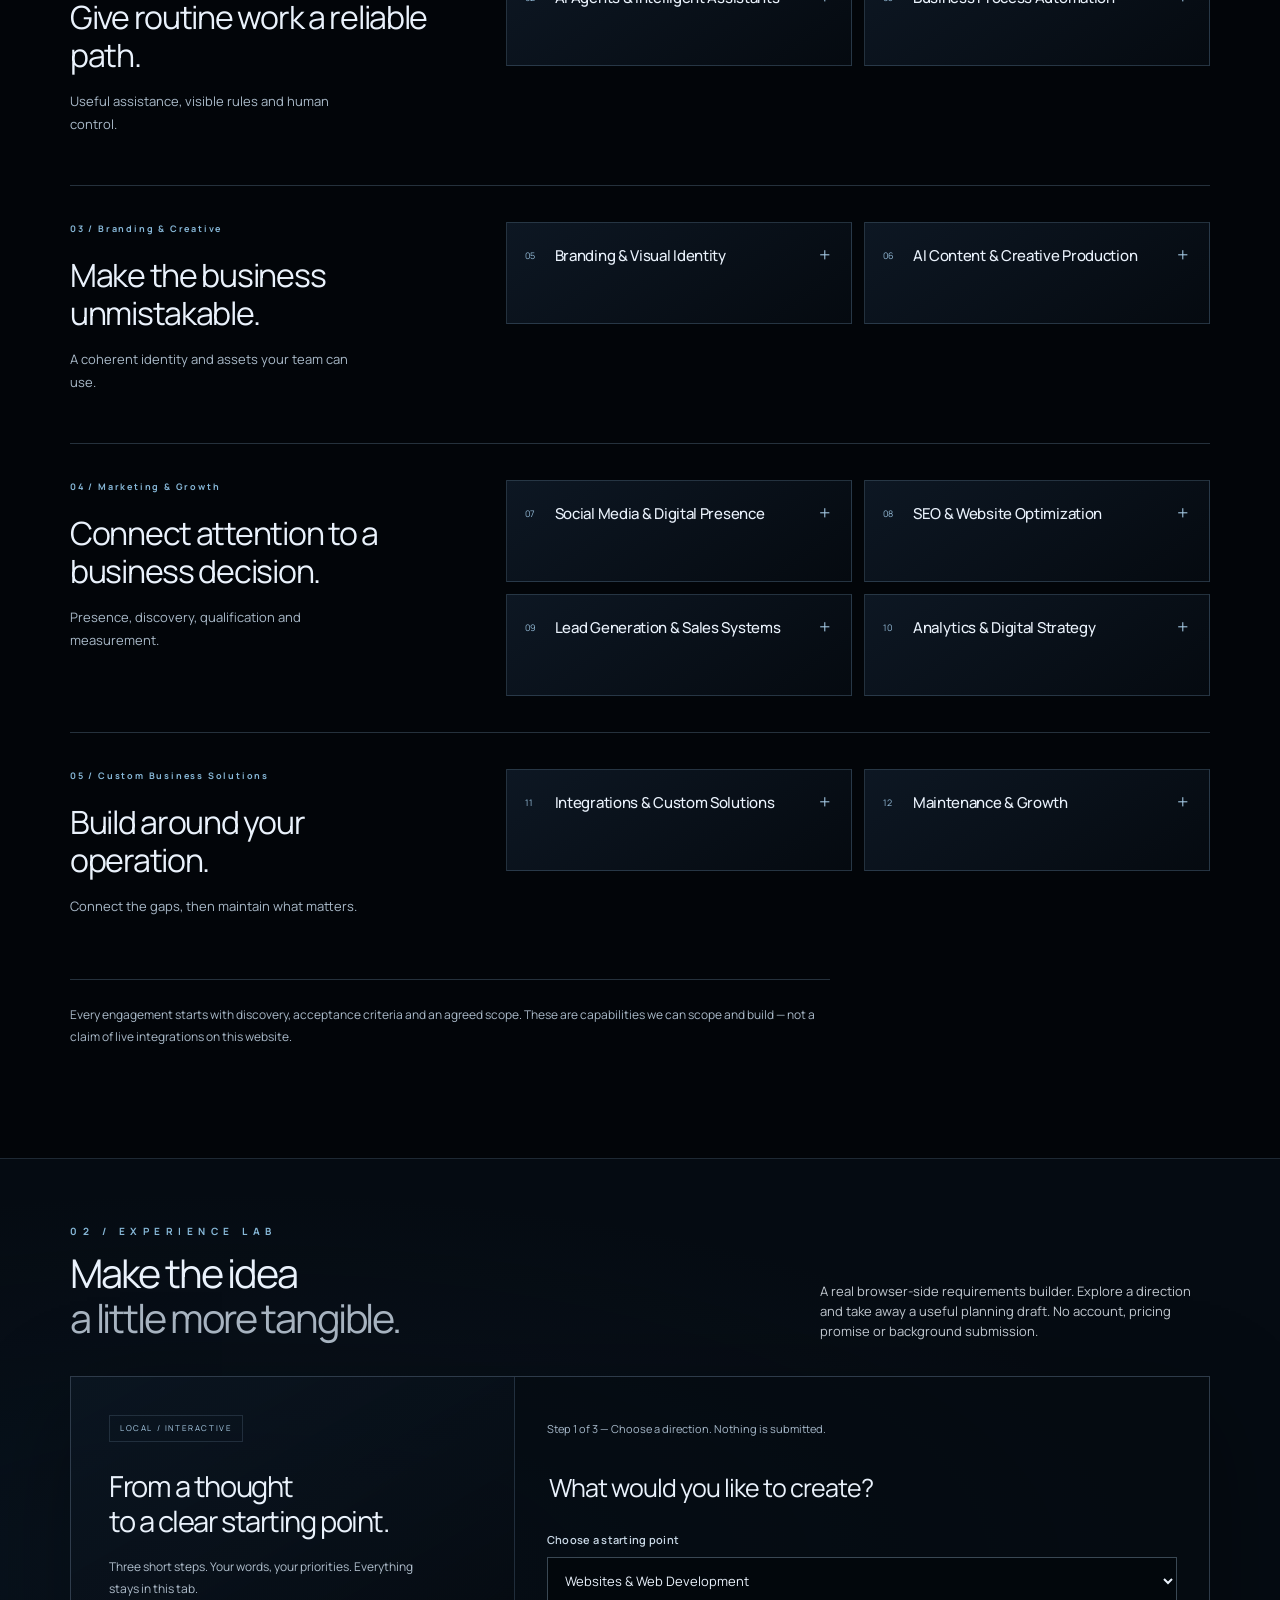
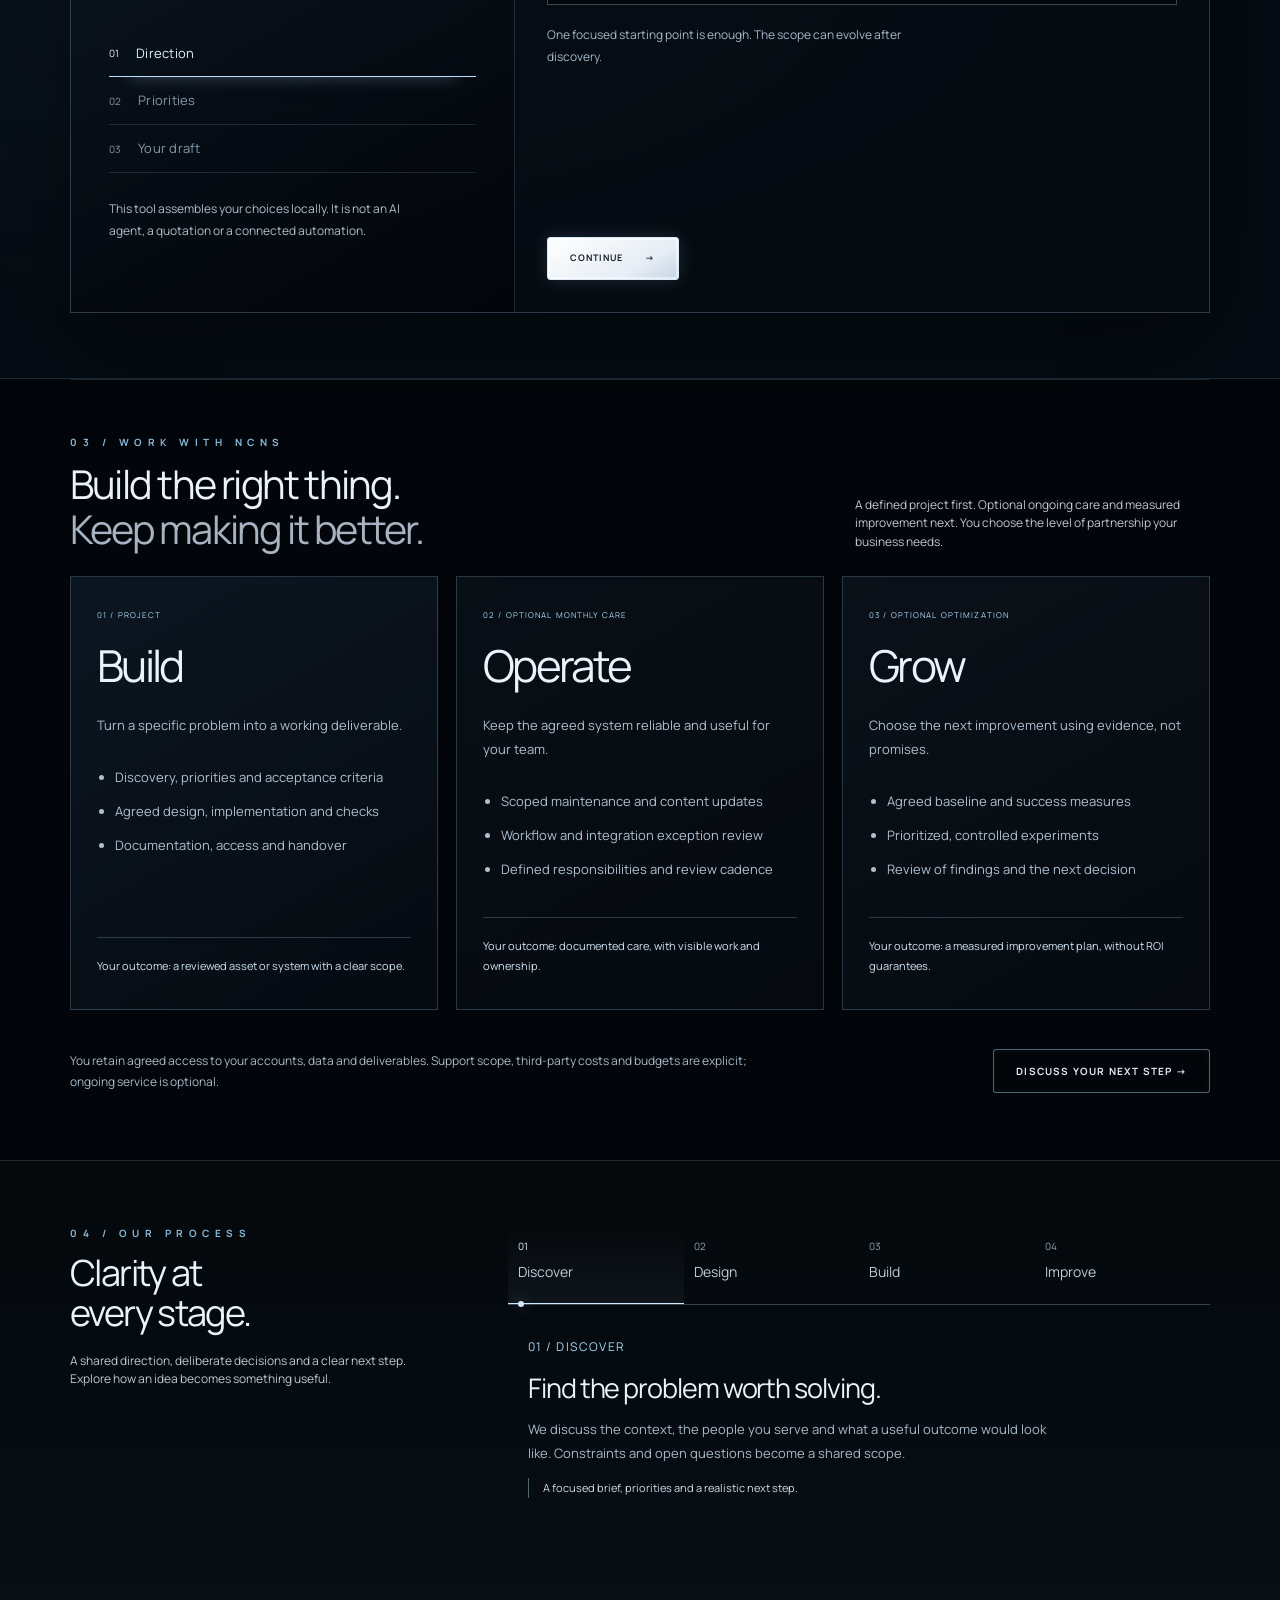
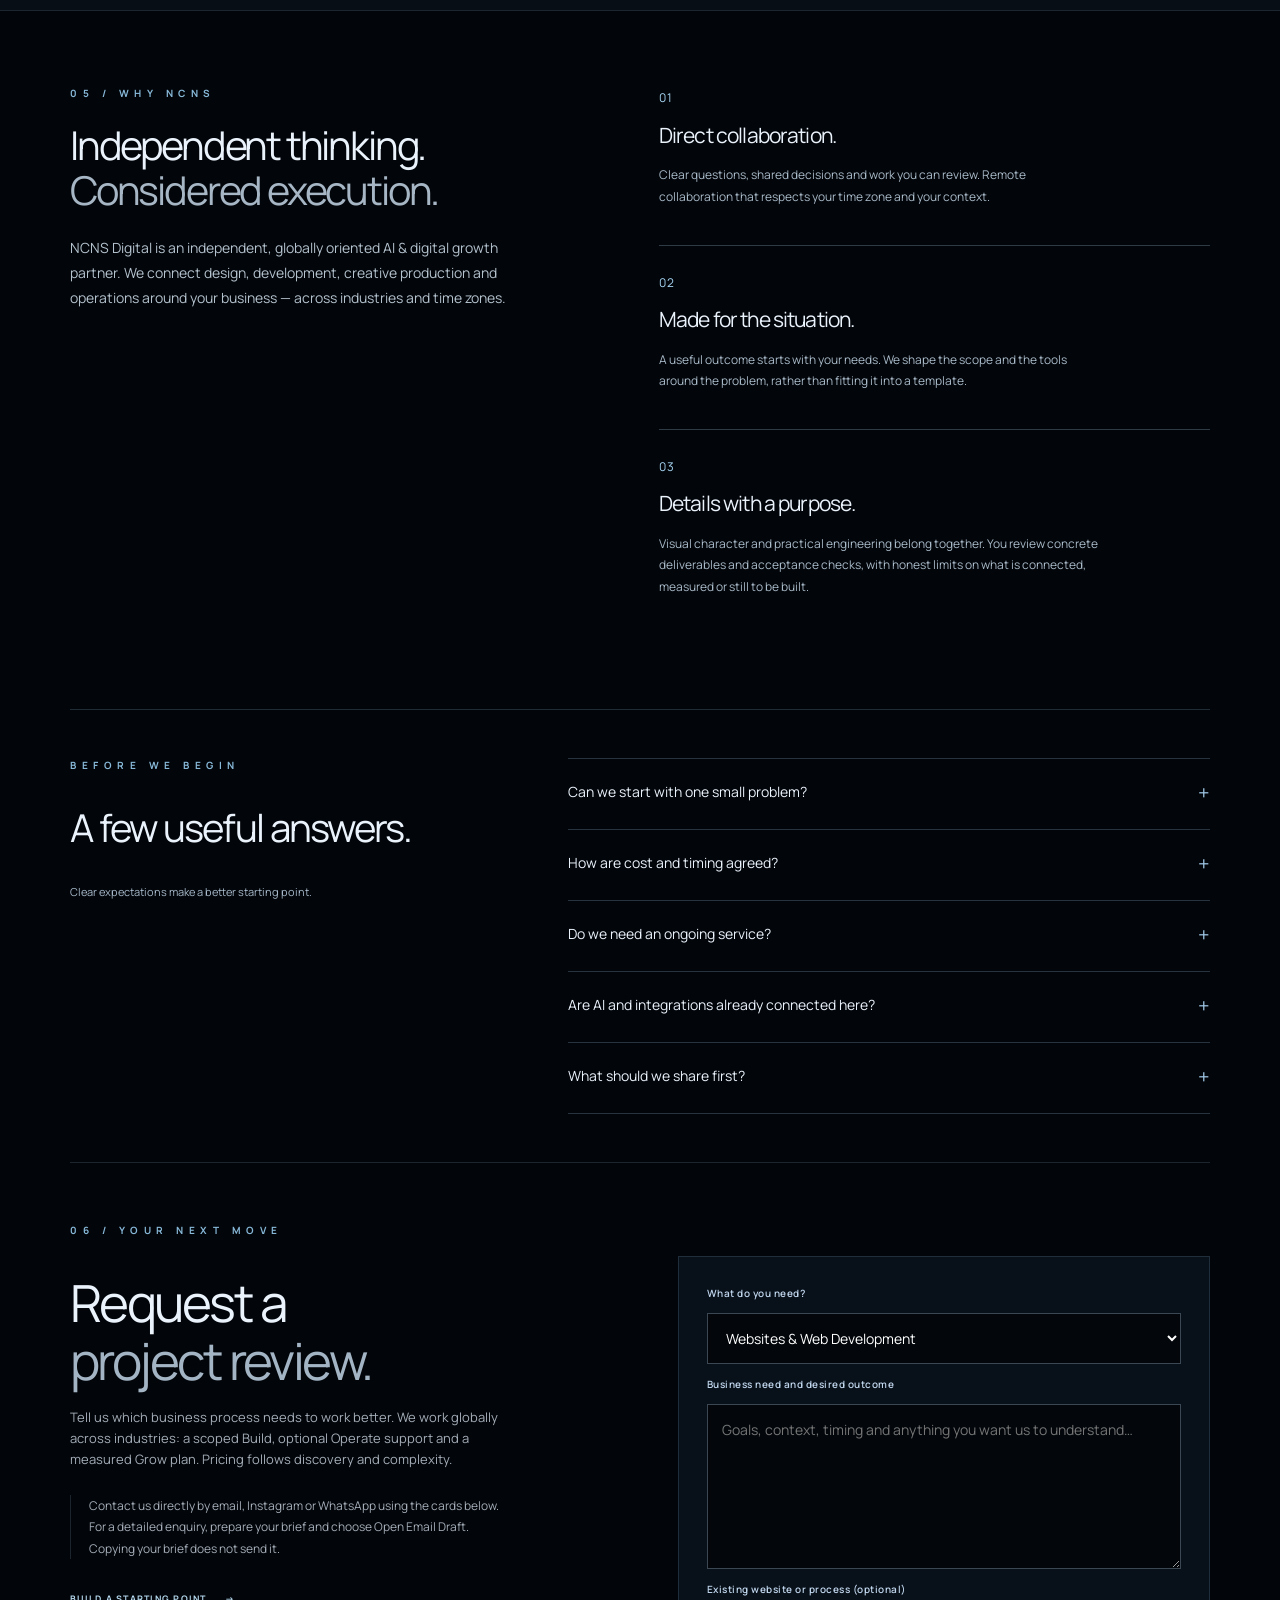
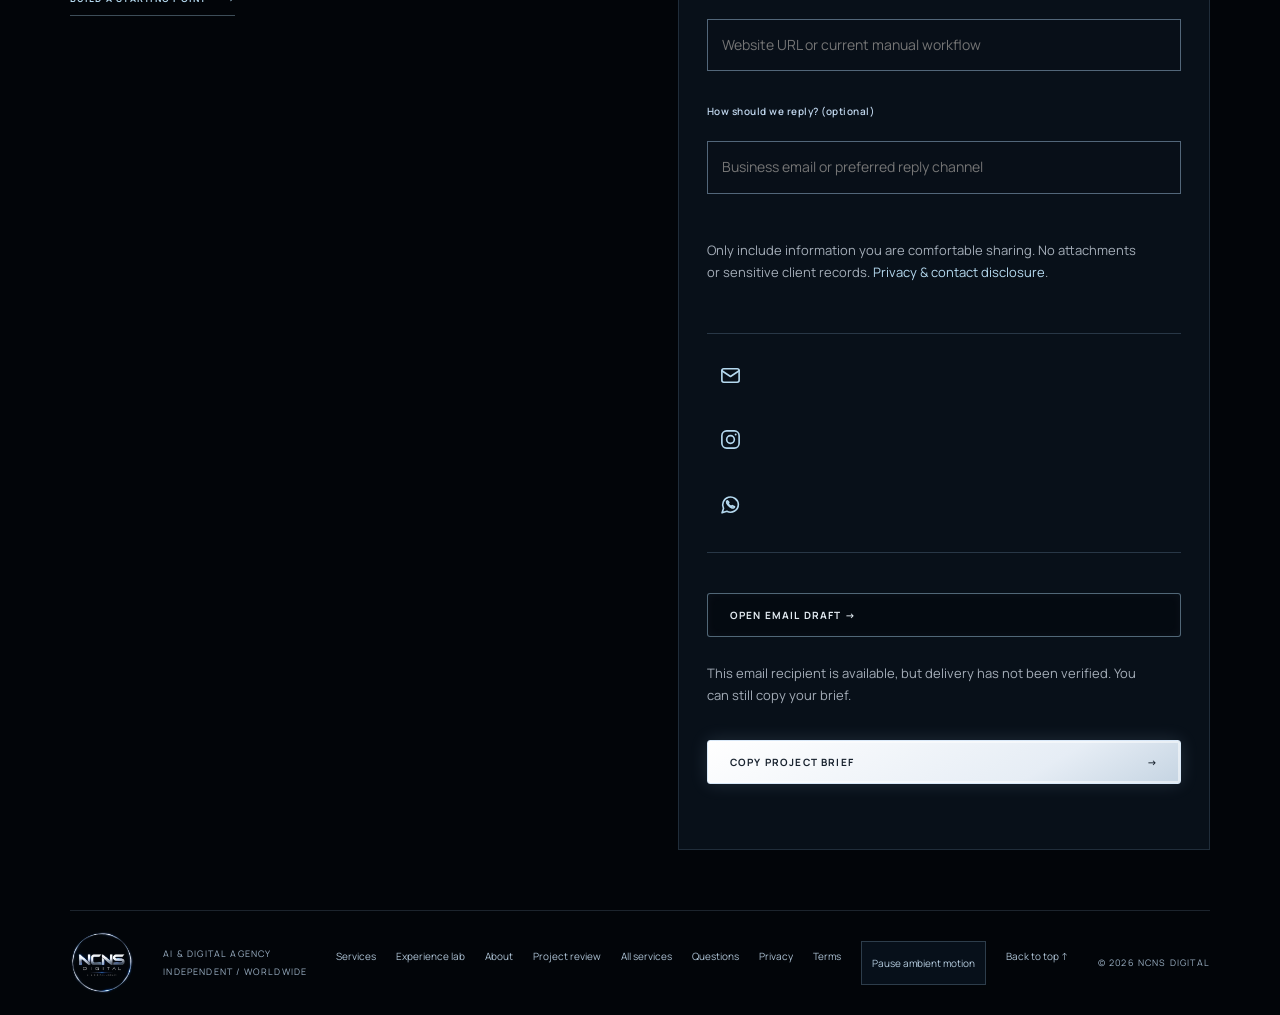
==== commit 980f14a8: "Replace large contact cards with minimalist clickable Instagram WhatsApp and email icons" ====
--- a/index.html
+++ b/index.html
@@ -92,22 +92,10 @@
       <div id="phase-3" class="process-panel" role="tabpanel" aria-labelledby="phase-tab-3" tabindex="0"><span class="service-number">04 / IMPROVE</span><h3>Learn from what actually happens.</h3><p>After review, we refine the details and plan the handover. Any launch, measurement or connected service is agreed separately, with clear ownership.</p><p class="phase-deliverable">Documented next steps and an informed iteration plan.</p></div></div></div></section>
     <section id="about" class="about-section section container" aria-labelledby="aboutTitle"><div class="about-heading reveal"><span class="eyebrow blue">05 / WHY NCNS</span><h2 id="aboutTitle">Independent thinking.<br /><em>Considered execution.</em></h2><p>NCNS Digital is an independent, globally oriented AI &amp; digital growth partner. We connect design, development, creative production and operations around your business — across industries and time zones.</p></div><div class="about-principles"><article class="reveal"><span class="service-number">01</span><h3>Direct collaboration.</h3><p>Clear questions, shared decisions and work you can review. Remote collaboration that respects your time zone and your context.</p></article><article class="reveal"><span class="service-number">02</span><h3>Made for the situation.</h3><p>A useful outcome starts with your needs. We shape the scope and the tools around the problem, rather than fitting it into a template.</p></article><article class="reveal"><span class="service-number">03</span><h3>Details with a purpose.</h3><p>Visual character and practical engineering belong together. You review concrete deliverables and acceptance checks, with honest limits on what is connected, measured or still to be built.</p></article></div></section>
     <section id="questions" class="questions section container" aria-labelledby="questionsTitle"><div><span class="eyebrow blue">BEFORE WE BEGIN</span><h2 id="questionsTitle">A few useful answers.</h2><p class="fine-print">Clear expectations make a better starting point.</p></div><div class="faq-list"><details class="faq"><summary>Can we start with one small problem?<span aria-hidden="true">+</span></summary><p>Yes. A focused discovery can identify the smallest useful deliverable: an enquiry path, a planning tool, a brand system or a workflow. A full digital transformation is not a prerequisite.</p></details><details class="faq"><summary>How are cost and timing agreed?<span aria-hidden="true">+</span></summary><p>After discussing the problem, existing systems and acceptance criteria, we define deliverables, exclusions, revisions and a realistic schedule. Third-party services and budgets are stated separately; this site does not issue a binding quote.</p></details><details class="faq"><summary>Do we need an ongoing service?<span aria-hidden="true">+</span></summary><p>No. A project can finish with documentation and handover. Optional Operate or Grow work has a separate agreed scope, responsibilities and review cadence. Continued value should be visible, not dependent on lock-in.</p></details><details class="faq"><summary>Are AI and integrations already connected here?<span aria-hidden="true">+</span></summary><p>No. The Experience Lab assembles a draft locally. Real AI, CRM, messaging or payment integrations require a separate scope, authorized access, evaluation and appropriate data handling.</p></details><details class="faq"><summary>What should we share first?<span aria-hidden="true">+</span></summary><p>Your business need, existing website or process, desired outcome and a reply channel are enough to begin. Do not send passwords, sensitive customer records or confidential documents through the planning tool.</p></details></div></section>
-    <section id="contact" class="contact section container" aria-labelledby="contactTitle"><span class="eyebrow blue reveal">06 / YOUR NEXT MOVE</span><div class="contact-layout"><div class="reveal"><h2 id="contactTitle">Request a<br /><em>project review.</em></h2><p>Tell us which business process needs to work better. We work globally across industries: a scoped Build, optional Operate support and a measured Grow plan. Pricing follows discovery and complexity.</p><p class="contact-note">Choose how to reach us: email for a project proposal, or message us on Instagram and WhatsApp. You can also prepare your project brief below. Copying a brief does not send an enquiry.</p><a class="text-link" href="#experience">BUILD A STARTING POINT <span aria-hidden="true">→</span></a></div><form class="brief reveal" id="briefForm"><label for="projectType">What do you need?</label><select id="projectType"><optgroup label="Web &amp; Digital Products"><option value="Websites &amp; Web Development">Websites &amp; Web Development</option><option value="Interactive Digital Tools">Interactive Digital Tools</option></optgroup><optgroup label="AI &amp; Automation"><option value="AI Agents &amp; Intelligent Assistants">AI Agents &amp; Intelligent Assistants</option><option value="Business Process Automation">Business Process Automation</option></optgroup><optgroup label="Branding &amp; Creative"><option value="Branding &amp; Visual Identity">Branding &amp; Visual Identity</option><option value="AI Content &amp; Creative Production">AI Content &amp; Creative Production</option></optgroup><optgroup label="Marketing &amp; Growth"><option value="Social Media &amp; Digital Presence">Social Media &amp; Digital Presence</option><option value="SEO &amp; Website Optimization">SEO &amp; Website Optimization</option><option value="Lead Generation &amp; Sales Systems">Lead Generation &amp; Sales Systems</option><option value="Analytics &amp; Digital Strategy">Analytics &amp; Digital Strategy</option></optgroup><optgroup label="Custom Business Solutions"><option value="Integrations &amp; Custom Solutions">Integrations &amp; Custom Solutions</option><option value="Maintenance &amp; Growth">Maintenance &amp; Growth</option></optgroup><option value="Not sure yet">Not sure yet / to discuss</option></select><label for="projectDetails">Business need and desired outcome</label><textarea id="projectDetails" required maxlength="1800" rows="6" placeholder="Goals, context, timing and anything you want us to understand…"></textarea><label for="currentProcess">Existing website or process (optional)</label><input id="currentProcess" type="text" maxlength="300" placeholder="Website URL or current manual workflow" /><label for="replyChannel">How should we reply? (optional)</label><input id="replyChannel" autocomplete="off" type="text" maxlength="200" placeholder="Business email or preferred reply channel" /><p class="fine-print">Only include information you are comfortable sharing. No attachments or sensitive client records. <a href="./privacy.html">Privacy &amp; contact disclosure</a>.</p><div class="contact-channels" aria-label="Contact NCNS Digital">
-  <a id="emailContact" class="channel-card channel-card-email" href="mailto:ncns.digital@gmail.com" aria-label="Email NCNS Digital at ncns.digital@gmail.com">
-    <span class="channel-icon"><svg class="channel-icon-svg" viewBox="0 0 24 24" fill="none" stroke="currentColor" stroke-width="1.65" stroke-linecap="round" stroke-linejoin="round" aria-hidden="true"><rect x="3" y="5" width="18" height="14" rx="2"/><path d="m3 7 9 6 9-6"/></svg></span>
-    <span class="channel-copy"><strong>EMAIL / PROJECT ENQUIRIES</strong><span id="emailPending">ncns.digital@gmail.com</span></span>
-    <svg class="channel-arrow" viewBox="0 0 24 24" fill="none" stroke="currentColor" stroke-width="1.6" stroke-linecap="round" stroke-linejoin="round" aria-hidden="true"><path d="M5 19 19 5M8 5h11v11"/></svg>
-  </a>
-  <a id="instagramContact" class="channel-card channel-card-instagram" href="https://www.instagram.com/ncns.digital/" target="_blank" rel="noopener noreferrer" aria-label="Open NCNS Digital Instagram profile @ncns.digital in a new tab">
-    <span class="channel-icon"><svg class="channel-icon-svg" viewBox="0 0 24 24" fill="none" stroke="currentColor" stroke-width="1.65" stroke-linecap="round" stroke-linejoin="round" aria-hidden="true"><rect x="3" y="3" width="18" height="18" rx="5"/><circle cx="12" cy="12" r="4"/><circle cx="17.4" cy="6.8" r="1" fill="currentColor" stroke="none"/></svg></span>
-    <span class="channel-copy"><strong>INSTAGRAM / CONNECT</strong><span>@ncns.digital</span><span id="instagramPending" hidden></span></span>
-    <svg class="channel-arrow" viewBox="0 0 24 24" fill="none" stroke="currentColor" stroke-width="1.6" stroke-linecap="round" stroke-linejoin="round" aria-hidden="true"><path d="M5 19 19 5M8 5h11v11"/></svg>
-  </a>
-  <a id="whatsappContact" class="channel-card channel-card-whatsapp" href="https://wa.me/79063231457" target="_blank" rel="noopener noreferrer" aria-label="Open WhatsApp chat with NCNS Digital in a new tab">
-    <span class="channel-icon"><svg class="channel-icon-svg" viewBox="0 0 24 24" fill="none" stroke="currentColor" stroke-width="1.65" stroke-linecap="round" stroke-linejoin="round" aria-hidden="true"><path d="M20.2 11.8a8.2 8.2 0 0 1-12 7.3L3.2 20.7l1.5-4.6a8.2 8.2 0 1 1 15.5-4.3Z"/><path d="M9 8.4c-.5-.3-1 .1-1.1.8-.2 1.5 2.6 5.4 5.7 6.3 1.5.4 2.6-.2 2.6-1.2l-2.3-1.1-1 1c-1.7-.8-2.8-1.9-3.6-3.4l.9-1Z"/></svg></span>
-    <span class="channel-copy"><strong>WHATSAPP / MESSAGE US</strong><span>Chat with NCNS Digital</span><span id="whatsappPending" hidden></span></span>
-    <svg class="channel-arrow" viewBox="0 0 24 24" fill="none" stroke="currentColor" stroke-width="1.6" stroke-linecap="round" stroke-linejoin="round" aria-hidden="true"><path d="M5 19 19 5M8 5h11v11"/></svg>
-  </a>
+    <section id="contact" class="contact section container" aria-labelledby="contactTitle"><span class="eyebrow blue reveal">06 / YOUR NEXT MOVE</span><div class="contact-layout"><div class="reveal"><h2 id="contactTitle">Request a<br /><em>project review.</em></h2><p>Tell us which business process needs to work better. We work globally across industries: a scoped Build, optional Operate support and a measured Grow plan. Pricing follows discovery and complexity.</p><p class="contact-note">Choose how to reach us: email for a project proposal, or message us on Instagram and WhatsApp. You can also prepare your project brief below. Copying a brief does not send an enquiry.</p><a class="text-link" href="#experience">BUILD A STARTING POINT <span aria-hidden="true">→</span></a></div><form class="brief reveal" id="briefForm"><label for="projectType">What do you need?</label><select id="projectType"><optgroup label="Web &amp; Digital Products"><option value="Websites &amp; Web Development">Websites &amp; Web Development</option><option value="Interactive Digital Tools">Interactive Digital Tools</option></optgroup><optgroup label="AI &amp; Automation"><option value="AI Agents &amp; Intelligent Assistants">AI Agents &amp; Intelligent Assistants</option><option value="Business Process Automation">Business Process Automation</option></optgroup><optgroup label="Branding &amp; Creative"><option value="Branding &amp; Visual Identity">Branding &amp; Visual Identity</option><option value="AI Content &amp; Creative Production">AI Content &amp; Creative Production</option></optgroup><optgroup label="Marketing &amp; Growth"><option value="Social Media &amp; Digital Presence">Social Media &amp; Digital Presence</option><option value="SEO &amp; Website Optimization">SEO &amp; Website Optimization</option><option value="Lead Generation &amp; Sales Systems">Lead Generation &amp; Sales Systems</option><option value="Analytics &amp; Digital Strategy">Analytics &amp; Digital Strategy</option></optgroup><optgroup label="Custom Business Solutions"><option value="Integrations &amp; Custom Solutions">Integrations &amp; Custom Solutions</option><option value="Maintenance &amp; Growth">Maintenance &amp; Growth</option></optgroup><option value="Not sure yet">Not sure yet / to discuss</option></select><label for="projectDetails">Business need and desired outcome</label><textarea id="projectDetails" required maxlength="1800" rows="6" placeholder="Goals, context, timing and anything you want us to understand…"></textarea><label for="currentProcess">Existing website or process (optional)</label><input id="currentProcess" type="text" maxlength="300" placeholder="Website URL or current manual workflow" /><label for="replyChannel">How should we reply? (optional)</label><input id="replyChannel" autocomplete="off" type="text" maxlength="200" placeholder="Business email or preferred reply channel" /><p class="fine-print">Only include information you are comfortable sharing. No attachments or sensitive client records. <a href="./privacy.html">Privacy &amp; contact disclosure</a>.</p><div class="contact-channels" role="group" aria-label="Contact NCNS Digital">
+  <a id="emailContact" class="channel-icon-link" href="mailto:ncns.digital@gmail.com" aria-label="Email NCNS Digital" title="Email NCNS Digital"><svg class="channel-icon-svg" viewBox="0 0 24 24" fill="none" stroke="currentColor" stroke-width="1.7" stroke-linecap="round" stroke-linejoin="round" aria-hidden="true"><rect x="3" y="5" width="18" height="14" rx="2"/><path d="m3 7 9 6 9-6"/></svg><span id="emailPending" hidden>ncns.digital@gmail.com</span></a>
+  <a id="instagramContact" class="channel-icon-link" href="https://www.instagram.com/ncns.digital/" target="_blank" rel="noopener noreferrer" aria-label="Instagram @ncns.digital (opens in new tab)" title="Instagram @ncns.digital"><svg class="channel-icon-svg" viewBox="0 0 24 24" fill="none" stroke="currentColor" stroke-width="1.7" stroke-linecap="round" stroke-linejoin="round" aria-hidden="true"><rect x="3" y="3" width="18" height="18" rx="5"/><circle cx="12" cy="12" r="4"/><circle cx="17.4" cy="6.8" r="1" fill="currentColor" stroke="none"/></svg><span id="instagramPending" hidden></span></a>
+  <a id="whatsappContact" class="channel-icon-link" href="https://wa.me/79063231457" target="_blank" rel="noopener noreferrer" aria-label="WhatsApp NCNS Digital (opens in new tab)" title="WhatsApp NCNS Digital"><svg class="channel-icon-svg" viewBox="0 0 24 24" fill="none" stroke="currentColor" stroke-width="1.7" stroke-linecap="round" stroke-linejoin="round" aria-hidden="true"><path d="M20.2 11.8a8.2 8.2 0 0 1-12 7.3L3.2 20.7l1.5-4.6a8.2 8.2 0 1 1 15.5-4.3Z"/><path d="M9 8.4c-.5-.3-1 .1-1.1.8-.2 1.5 2.6 5.4 5.7 6.3 1.5.4 2.6-.2 2.6-1.2l-2.3-1.1-1 1c-1.7-.8-2.8-1.9-3.6-3.4l.9-1Z"/></svg><span id="whatsappPending" hidden></span></a>
 </div><a id="emailBrief" class="button outline" hidden>OPEN EMAIL DRAFT →</a><p id="contactDelivery" role="status" class="fine-print">Choose an email, Instagram or WhatsApp contact above. This website opens contact apps; it does not submit your project brief or confirm delivery.</p><button class="button primary" id="copyBrief" type="button" disabled>COPY PROJECT BRIEF <span aria-hidden="true">→</span></button><div class="form-status" id="formStatus" role="status" aria-live="polite"></div><noscript><p>Automatic copy needs JavaScript. You can select and copy your text manually. This form does not submit.</p></noscript></form></div></section>
   </main>
   <footer class="footer container"><a class="brand" href="#home" aria-label="NCNS Digital home"><img src="./assets/ncns-original-logo.webp" width="480" height="480" alt="NCNS Digital" loading="lazy" /></a><div><span>AI &amp; DIGITAL AGENCY</span><span>INDEPENDENT / WORLDWIDE</span></div><nav class="footer-links" aria-label="Footer"><a href="#services">Services</a><a href="#experience">Experience lab</a><a href="#about">About</a><a href="#contact">Project review</a><a href="#capabilities">All services</a><a href="#questions">Questions</a><a href="./privacy.html">Privacy</a><a href="./terms.html">Terms</a><button type="button" class="motion-toggle" id="motionToggle" hidden>Pause ambient motion</button><a href="#home">Back to top ↑</a></nav><span>© 2026 NCNS DIGITAL</span></footer>
--- a/milestone-b.css
+++ b/milestone-b.css
@@ -20,3 +20,48 @@
 .contact-channels{border-block:1px solid #526679;margin:20px 0;padding:10px 0}.contact-channels p{font-size:12px;line-height:1.8}.contact-channels a{display:inline-block;padding:12px;color:#b5d9ef}.contact-channels strong{display:block}.contact-channels span{overflow-wrap:anywhere}
 
 .solution-preview{display:block;width:100%;height:auto;border:1px solid #526679;margin-block:24px}
+
+
+/* Contact channels — premium clickable agency contact cards (no external icon font). */
+.contact-channels{
+  display:grid;grid-template-columns:minmax(0,1fr);gap:11px;
+  margin:25px 0 19px;padding:18px 0;
+  border-top:1px solid #58728b65;border-bottom:1px solid #58728b65;
+}
+.contact-channels .channel-card{
+  display:flex;align-items:center;gap:17px;min-width:0;min-height:82px;padding:14px 19px;
+  text-decoration:none;color:#e9f4ff;
+  background:linear-gradient(105deg,rgba(28,46,62,.84),rgba(5,12,19,.94) 75%);
+  border:1px solid rgba(144,178,204,.33);
+  box-shadow:inset 0 1px rgba(217,235,249,.06),0 10px 32px rgba(0,0,0,.16);
+  transition:border-color .25s ease,background .25s ease,box-shadow .25s ease,transform .25s ease;
+}
+.contact-channels .channel-card:hover{
+  transform:translateY(-2px);
+  background:linear-gradient(105deg,rgba(32,57,77,.98),rgba(7,16,27,.94) 75%);
+  border-color:rgba(191,220,241,.78);
+  box-shadow:0 14px 35px rgba(0,0,0,.3),inset 0 1px rgba(217,235,249,.15);
+}
+.contact-channels .channel-card:focus-visible{outline:2px solid #cce8ff;outline-offset:4px}
+.contact-channels .channel-icon{
+  display:grid;place-items:center;flex:0 0 47px;width:47px;height:47px;
+  border:1px solid rgba(197,223,243,.4);background:rgba(198,225,249,.07);
+  color:#e9f4ff;box-shadow:inset 0 0 18px rgba(151,190,224,.11);
+}
+.contact-channels .channel-icon-svg{width:23px;height:23px}
+.contact-channels .channel-copy{display:flex;flex:1;flex-direction:column;min-width:0;gap:7px;overflow-wrap:anywhere}
+.contact-channels .channel-copy strong{display:block;font-size:9px;letter-spacing:.15em;line-height:1.45;color:#91b3cc;font-weight:650}
+.contact-channels .channel-copy > span{font-size:13px;line-height:1.35;color:#ecf4fb}
+.contact-channels .channel-copy > span[hidden]{display:none}
+.contact-channels .channel-arrow{width:17px;height:17px;flex:0 0 17px;color:#a4c7de;opacity:.7;transition:transform .25s ease,opacity .25s ease}
+.contact-channels .channel-card:hover .channel-arrow{transform:translate(3px,-3px);opacity:1}
+.contact-channels .channel-card-instagram .channel-icon{background:linear-gradient(145deg,rgba(182,207,240,.13),rgba(115,135,173,.04))}
+.contact-channels .channel-card-whatsapp .channel-icon{background:linear-gradient(145deg,rgba(159,218,208,.13),rgba(125,170,167,.03));color:#c9ebdf}
+@media(max-width:520px){
+  .contact-channels{gap:9px;margin-block:18px}
+  .contact-channels .channel-card{min-height:74px;padding:13px 12px;gap:11px}
+  .contact-channels .channel-icon{width:43px;height:43px;flex-basis:43px}
+  .contact-channels .channel-copy strong{font-size:8px;letter-spacing:.12em}
+  .contact-channels .channel-copy > span{font-size:12px}
+}
+@media(prefers-reduced-motion:reduce){.contact-channels .channel-card,.contact-channels .channel-arrow{transition:none!important}.contact-channels .channel-card:hover{transform:none}.contact-channels .channel-card:hover .channel-arrow{transform:none}}
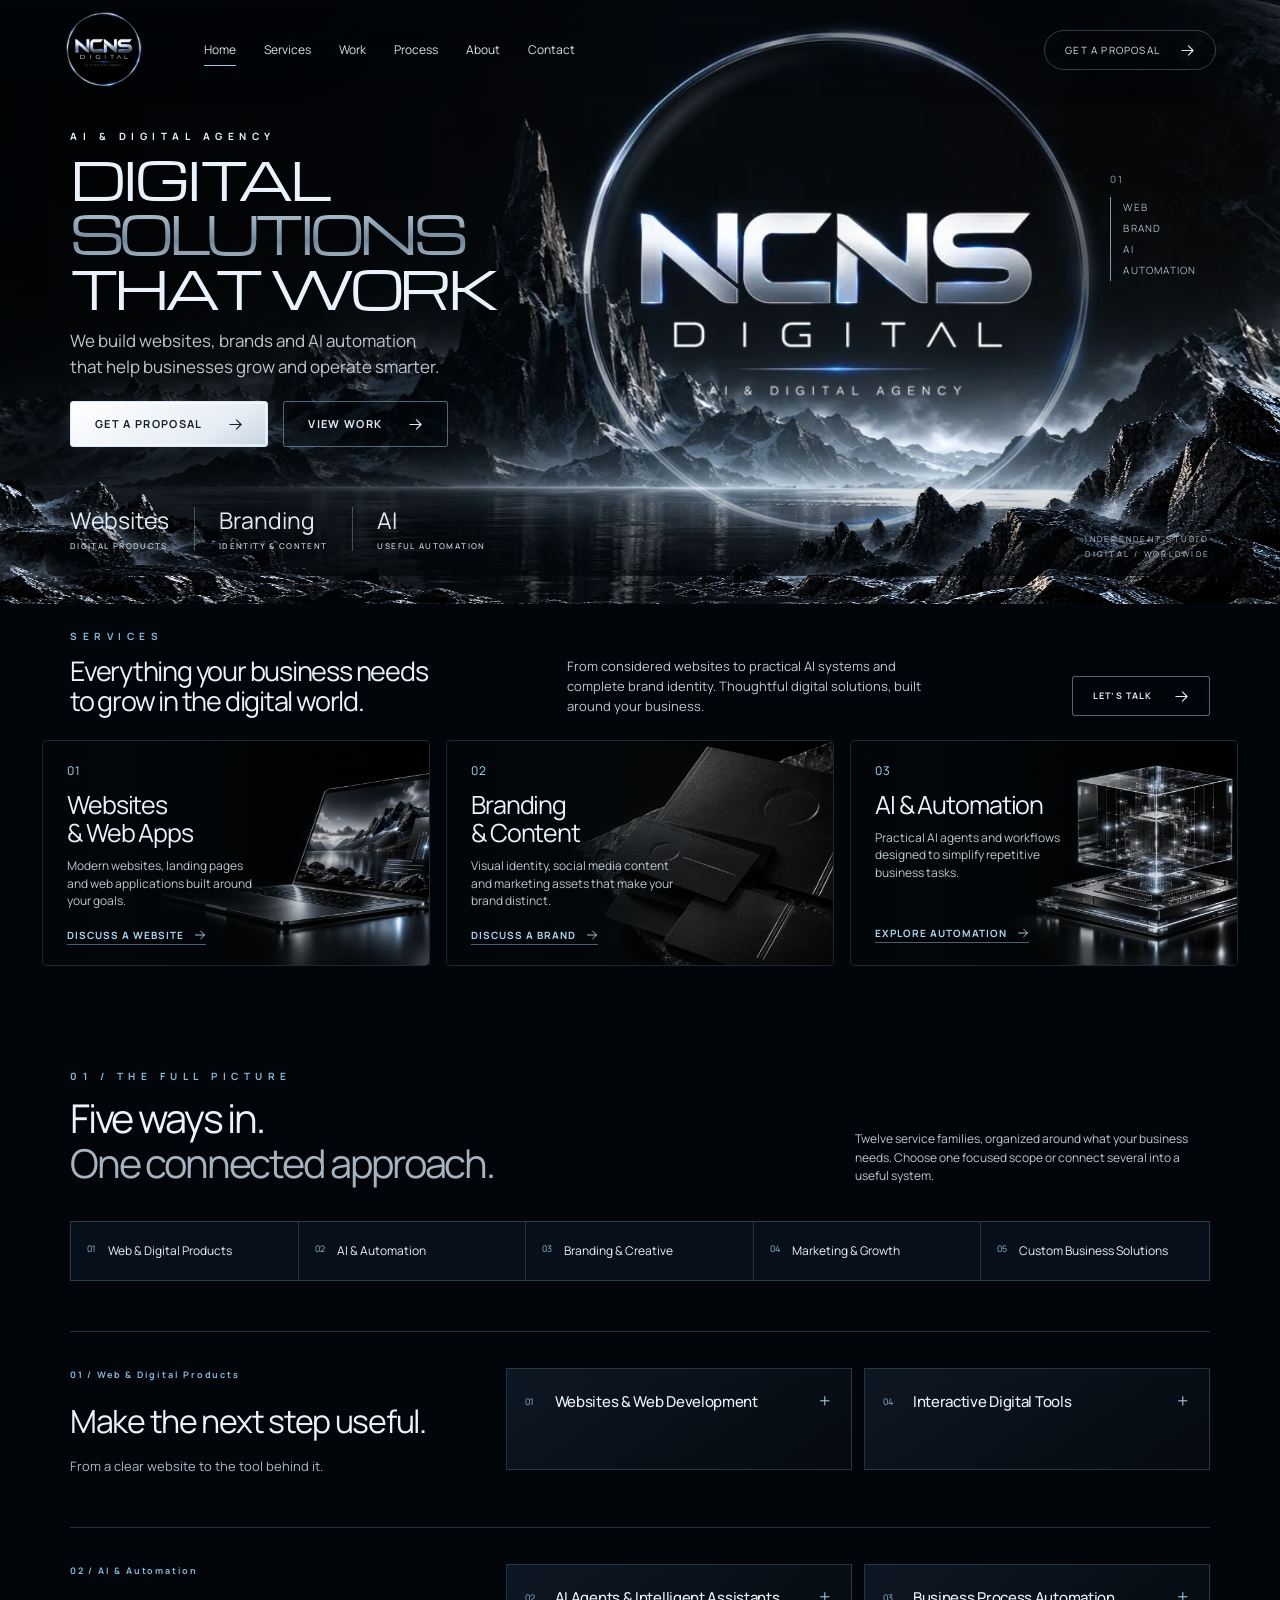
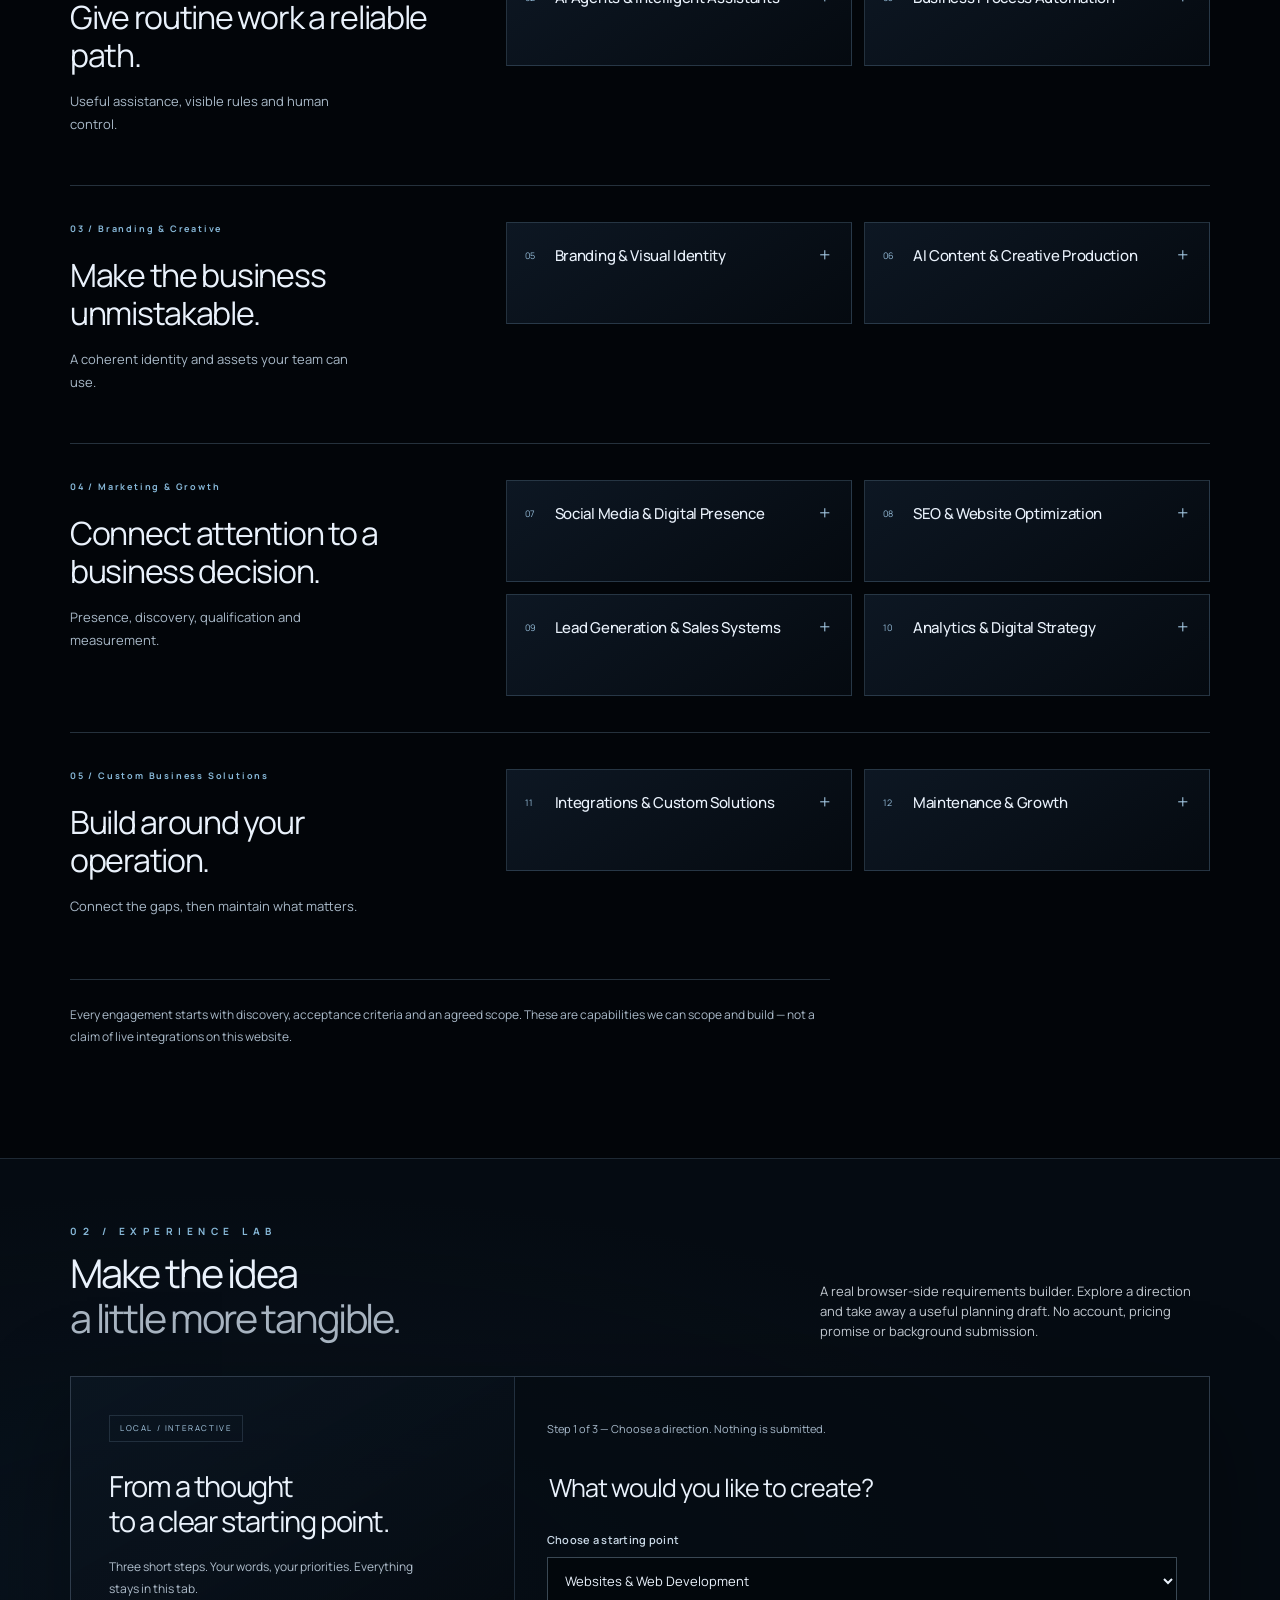
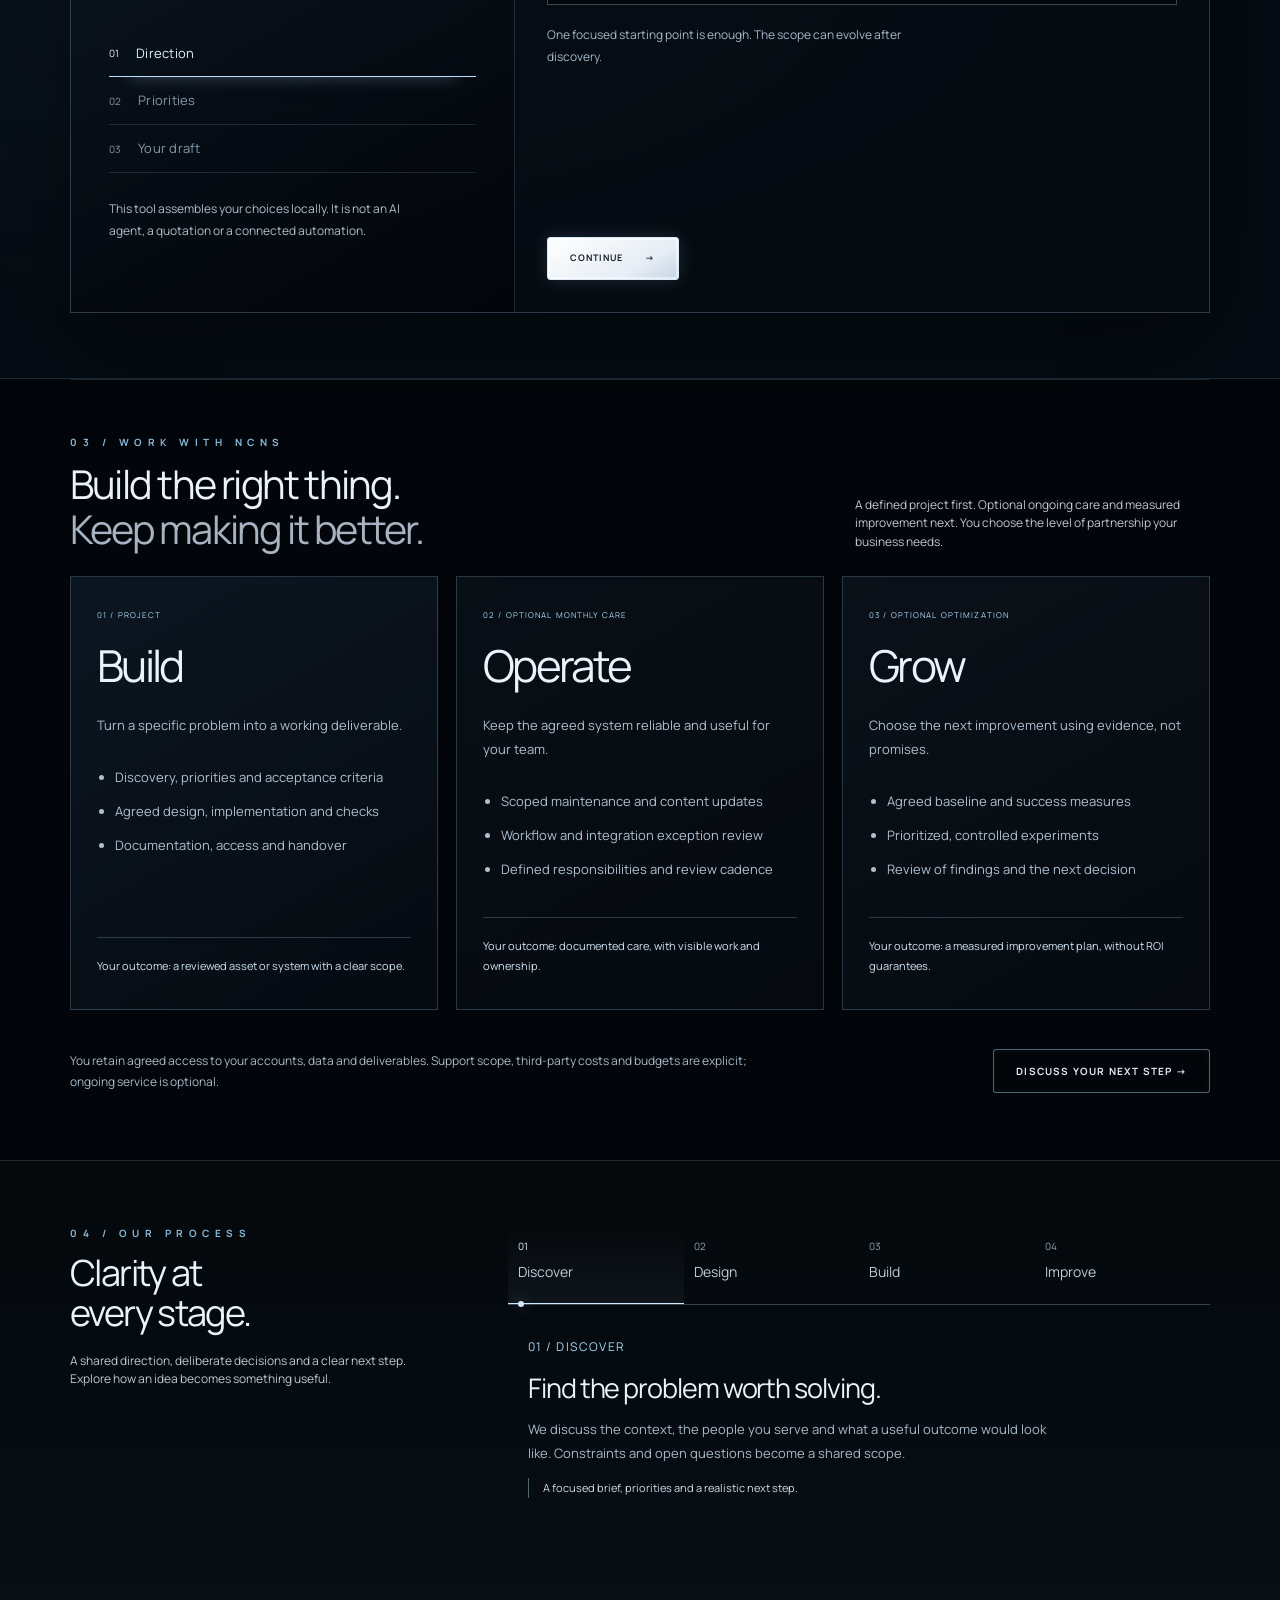
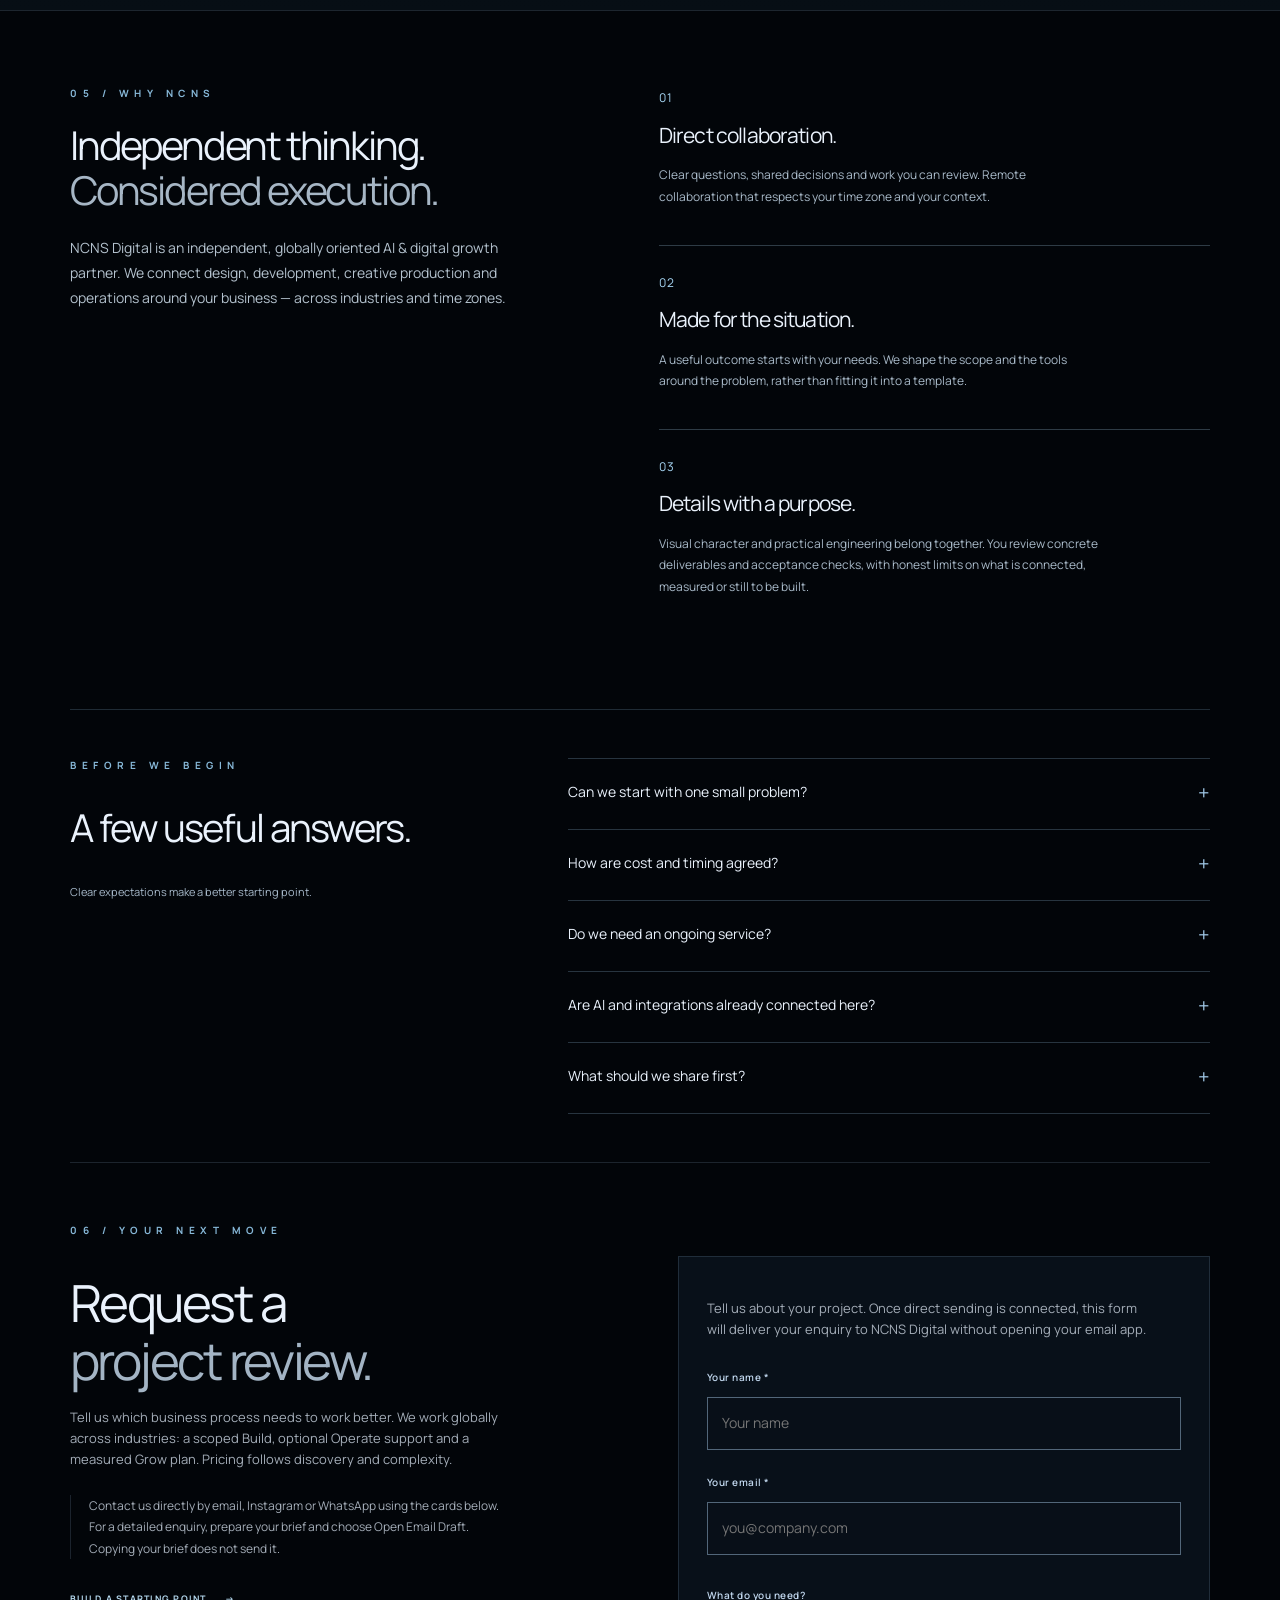
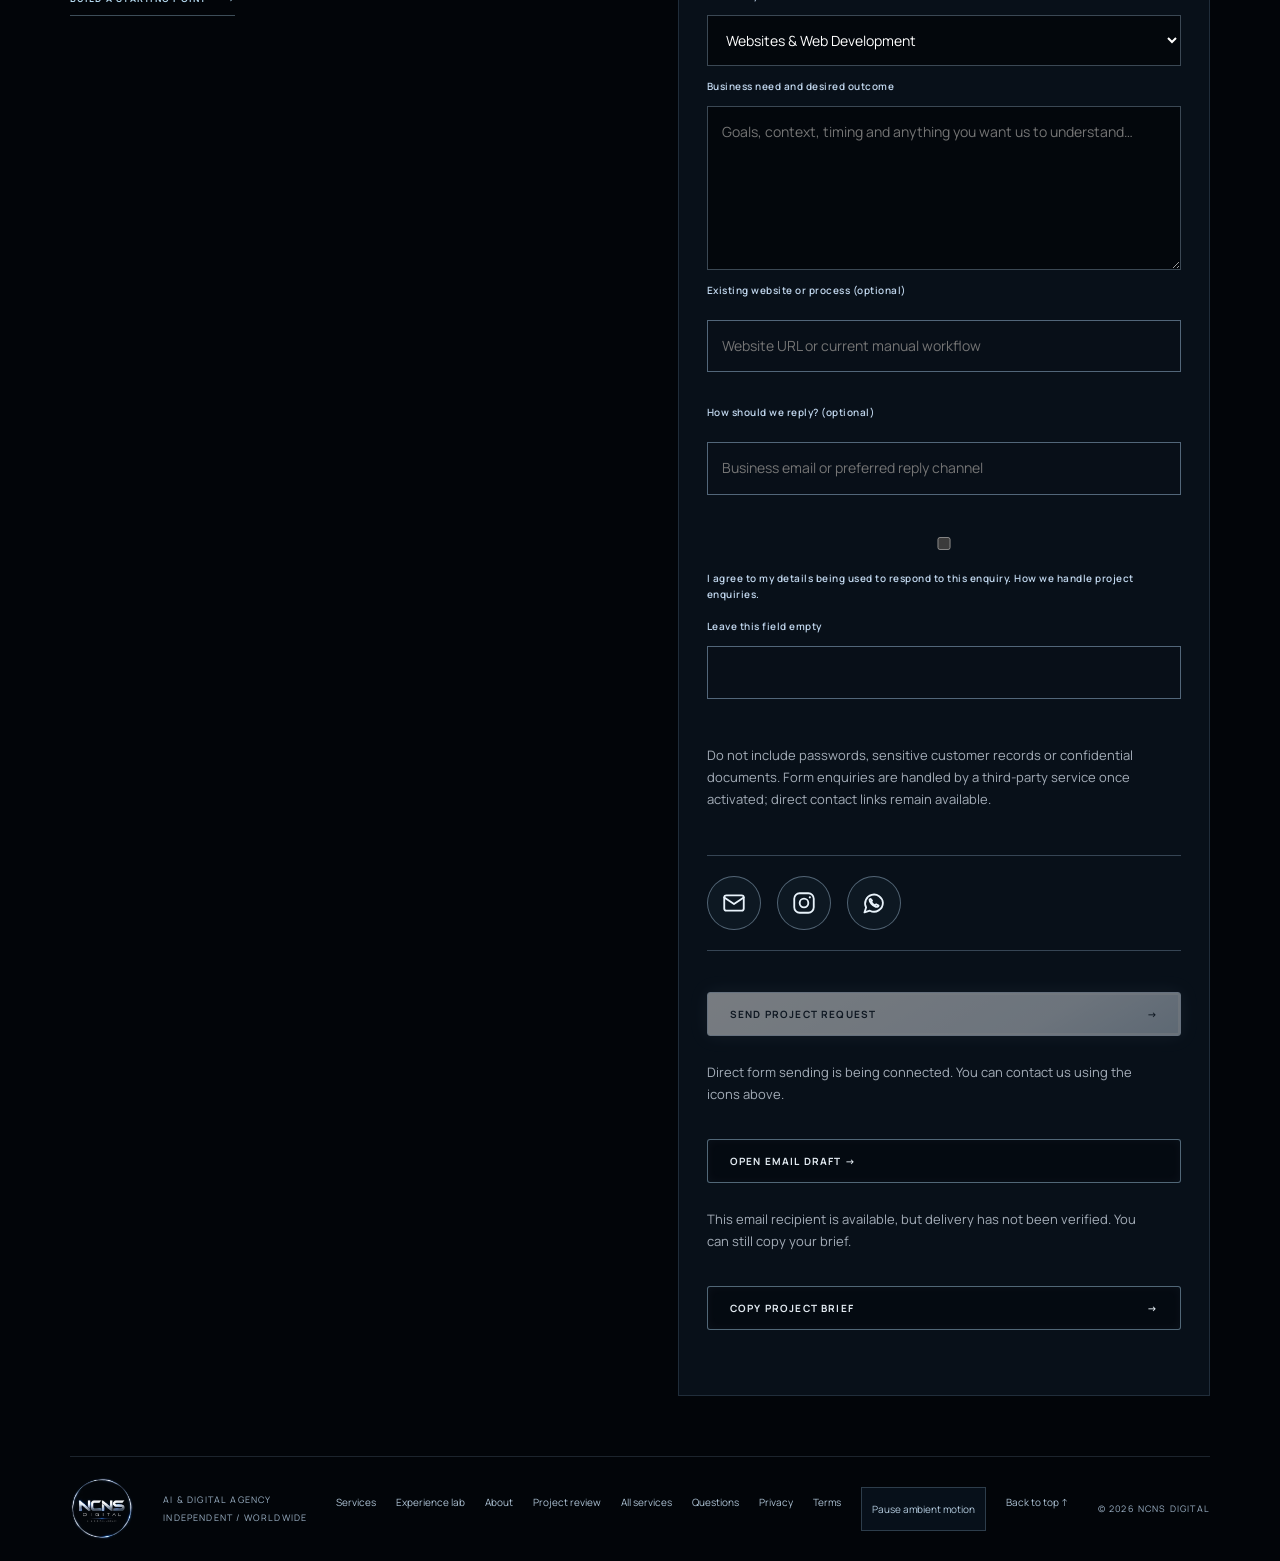
==== commit 5754a328: "Add real project enquiry form fields, consent and submission UI while preserving premium agency desi" ====
--- a/index.html
+++ b/index.html
@@ -92,11 +92,21 @@
       <div id="phase-3" class="process-panel" role="tabpanel" aria-labelledby="phase-tab-3" tabindex="0"><span class="service-number">04 / IMPROVE</span><h3>Learn from what actually happens.</h3><p>After review, we refine the details and plan the handover. Any launch, measurement or connected service is agreed separately, with clear ownership.</p><p class="phase-deliverable">Documented next steps and an informed iteration plan.</p></div></div></div></section>
     <section id="about" class="about-section section container" aria-labelledby="aboutTitle"><div class="about-heading reveal"><span class="eyebrow blue">05 / WHY NCNS</span><h2 id="aboutTitle">Independent thinking.<br /><em>Considered execution.</em></h2><p>NCNS Digital is an independent, globally oriented AI &amp; digital growth partner. We connect design, development, creative production and operations around your business — across industries and time zones.</p></div><div class="about-principles"><article class="reveal"><span class="service-number">01</span><h3>Direct collaboration.</h3><p>Clear questions, shared decisions and work you can review. Remote collaboration that respects your time zone and your context.</p></article><article class="reveal"><span class="service-number">02</span><h3>Made for the situation.</h3><p>A useful outcome starts with your needs. We shape the scope and the tools around the problem, rather than fitting it into a template.</p></article><article class="reveal"><span class="service-number">03</span><h3>Details with a purpose.</h3><p>Visual character and practical engineering belong together. You review concrete deliverables and acceptance checks, with honest limits on what is connected, measured or still to be built.</p></article></div></section>
     <section id="questions" class="questions section container" aria-labelledby="questionsTitle"><div><span class="eyebrow blue">BEFORE WE BEGIN</span><h2 id="questionsTitle">A few useful answers.</h2><p class="fine-print">Clear expectations make a better starting point.</p></div><div class="faq-list"><details class="faq"><summary>Can we start with one small problem?<span aria-hidden="true">+</span></summary><p>Yes. A focused discovery can identify the smallest useful deliverable: an enquiry path, a planning tool, a brand system or a workflow. A full digital transformation is not a prerequisite.</p></details><details class="faq"><summary>How are cost and timing agreed?<span aria-hidden="true">+</span></summary><p>After discussing the problem, existing systems and acceptance criteria, we define deliverables, exclusions, revisions and a realistic schedule. Third-party services and budgets are stated separately; this site does not issue a binding quote.</p></details><details class="faq"><summary>Do we need an ongoing service?<span aria-hidden="true">+</span></summary><p>No. A project can finish with documentation and handover. Optional Operate or Grow work has a separate agreed scope, responsibilities and review cadence. Continued value should be visible, not dependent on lock-in.</p></details><details class="faq"><summary>Are AI and integrations already connected here?<span aria-hidden="true">+</span></summary><p>No. The Experience Lab assembles a draft locally. Real AI, CRM, messaging or payment integrations require a separate scope, authorized access, evaluation and appropriate data handling.</p></details><details class="faq"><summary>What should we share first?<span aria-hidden="true">+</span></summary><p>Your business need, existing website or process, desired outcome and a reply channel are enough to begin. Do not send passwords, sensitive customer records or confidential documents through the planning tool.</p></details></div></section>
-    <section id="contact" class="contact section container" aria-labelledby="contactTitle"><span class="eyebrow blue reveal">06 / YOUR NEXT MOVE</span><div class="contact-layout"><div class="reveal"><h2 id="contactTitle">Request a<br /><em>project review.</em></h2><p>Tell us which business process needs to work better. We work globally across industries: a scoped Build, optional Operate support and a measured Grow plan. Pricing follows discovery and complexity.</p><p class="contact-note">Choose how to reach us: email for a project proposal, or message us on Instagram and WhatsApp. You can also prepare your project brief below. Copying a brief does not send an enquiry.</p><a class="text-link" href="#experience">BUILD A STARTING POINT <span aria-hidden="true">→</span></a></div><form class="brief reveal" id="briefForm"><label for="projectType">What do you need?</label><select id="projectType"><optgroup label="Web &amp; Digital Products"><option value="Websites &amp; Web Development">Websites &amp; Web Development</option><option value="Interactive Digital Tools">Interactive Digital Tools</option></optgroup><optgroup label="AI &amp; Automation"><option value="AI Agents &amp; Intelligent Assistants">AI Agents &amp; Intelligent Assistants</option><option value="Business Process Automation">Business Process Automation</option></optgroup><optgroup label="Branding &amp; Creative"><option value="Branding &amp; Visual Identity">Branding &amp; Visual Identity</option><option value="AI Content &amp; Creative Production">AI Content &amp; Creative Production</option></optgroup><optgroup label="Marketing &amp; Growth"><option value="Social Media &amp; Digital Presence">Social Media &amp; Digital Presence</option><option value="SEO &amp; Website Optimization">SEO &amp; Website Optimization</option><option value="Lead Generation &amp; Sales Systems">Lead Generation &amp; Sales Systems</option><option value="Analytics &amp; Digital Strategy">Analytics &amp; Digital Strategy</option></optgroup><optgroup label="Custom Business Solutions"><option value="Integrations &amp; Custom Solutions">Integrations &amp; Custom Solutions</option><option value="Maintenance &amp; Growth">Maintenance &amp; Growth</option></optgroup><option value="Not sure yet">Not sure yet / to discuss</option></select><label for="projectDetails">Business need and desired outcome</label><textarea id="projectDetails" required maxlength="1800" rows="6" placeholder="Goals, context, timing and anything you want us to understand…"></textarea><label for="currentProcess">Existing website or process (optional)</label><input id="currentProcess" type="text" maxlength="300" placeholder="Website URL or current manual workflow" /><label for="replyChannel">How should we reply? (optional)</label><input id="replyChannel" autocomplete="off" type="text" maxlength="200" placeholder="Business email or preferred reply channel" /><p class="fine-print">Only include information you are comfortable sharing. No attachments or sensitive client records. <a href="./privacy.html">Privacy &amp; contact disclosure</a>.</p><div class="contact-channels" role="group" aria-label="Contact NCNS Digital">
+    <section id="contact" class="contact section container" aria-labelledby="contactTitle"><span class="eyebrow blue reveal">06 / YOUR NEXT MOVE</span><div class="contact-layout"><div class="reveal"><h2 id="contactTitle">Request a<br /><em>project review.</em></h2><p>Tell us which business process needs to work better. We work globally across industries: a scoped Build, optional Operate support and a measured Grow plan. Pricing follows discovery and complexity.</p><p class="contact-note">Choose how to reach us: email for a project proposal, or message us on Instagram and WhatsApp. You can also prepare your project brief below. Copying a brief does not send an enquiry.</p><a class="text-link" href="#experience">BUILD A STARTING POINT <span aria-hidden="true">→</span></a></div><form class="brief reveal" id="briefForm">
+  <p class="brief-form-intro">Tell us about your project. Once direct sending is connected, this form will deliver your enquiry to NCNS Digital without opening your email app.</p>
+  <div class="brief-contact-fields">
+    <div><label for="visitorName">Your name <span aria-hidden="true">*</span></label><input id="visitorName" name="name" type="text" autocomplete="name" maxlength="100" required placeholder="Your name" /></div>
+    <div><label for="visitorEmail">Your email <span aria-hidden="true">*</span></label><input id="visitorEmail" name="email" type="email" autocomplete="email" maxlength="254" required placeholder="you@company.com" /></div>
+  </div>
+  <label for="projectType">What do you need?</label><select id="projectType" name="service"><optgroup label="Web &amp; Digital Products"><option value="Websites &amp; Web Development">Websites &amp; Web Development</option><option value="Interactive Digital Tools">Interactive Digital Tools</option></optgroup><optgroup label="AI &amp; Automation"><option value="AI Agents &amp; Intelligent Assistants">AI Agents &amp; Intelligent Assistants</option><option value="Business Process Automation">Business Process Automation</option></optgroup><optgroup label="Branding &amp; Creative"><option value="Branding &amp; Visual Identity">Branding &amp; Visual Identity</option><option value="AI Content &amp; Creative Production">AI Content &amp; Creative Production</option></optgroup><optgroup label="Marketing &amp; Growth"><option value="Social Media &amp; Digital Presence">Social Media &amp; Digital Presence</option><option value="SEO &amp; Website Optimization">SEO &amp; Website Optimization</option><option value="Lead Generation &amp; Sales Systems">Lead Generation &amp; Sales Systems</option><option value="Analytics &amp; Digital Strategy">Analytics &amp; Digital Strategy</option></optgroup><optgroup label="Custom Business Solutions"><option value="Integrations &amp; Custom Solutions">Integrations &amp; Custom Solutions</option><option value="Maintenance &amp; Growth">Maintenance &amp; Growth</option></optgroup><option value="Not sure yet">Not sure yet / to discuss</option></select><label for="projectDetails">Business need and desired outcome</label><textarea id="projectDetails" name="message" required maxlength="1800" rows="6" placeholder="Goals, context, timing and anything you want us to understand…"></textarea><label for="currentProcess">Existing website or process (optional)</label><input id="currentProcess" name="existing_process" type="text" maxlength="300" placeholder="Website URL or current manual workflow" /><label for="replyChannel">How should we reply? (optional)</label><input id="replyChannel" name="preferred_reply" autocomplete="off" type="text" maxlength="200" placeholder="Business email or preferred reply channel" /><label class="brief-consent" for="privacyConsent"><input id="privacyConsent" name="contact_permission" type="checkbox" value="Agreed to processing for responding to this enquiry" required /><span>I agree to my details being used to respond to this enquiry. <a href="./privacy.html">How we handle project enquiries</a>.</span></label>
+<div class="field-trap" aria-hidden="true"><label for="contactWebsite">Leave this field empty</label><input id="contactWebsite" type="text" name="_gotcha" tabindex="-1" autocomplete="off" /></div>
+<p class="fine-print">Do not include passwords, sensitive customer records or confidential documents. Form enquiries are handled by a third-party service once activated; direct contact links remain available.</p><div class="contact-channels" role="group" aria-label="Contact NCNS Digital">
   <a id="emailContact" class="channel-icon-link" href="mailto:ncns.digital@gmail.com" aria-label="Email NCNS Digital" title="Email NCNS Digital"><svg class="channel-icon-svg" viewBox="0 0 24 24" fill="none" stroke="currentColor" stroke-width="1.7" stroke-linecap="round" stroke-linejoin="round" aria-hidden="true"><rect x="3" y="5" width="18" height="14" rx="2"/><path d="m3 7 9 6 9-6"/></svg><span id="emailPending" hidden>ncns.digital@gmail.com</span></a>
   <a id="instagramContact" class="channel-icon-link" href="https://www.instagram.com/ncns.digital/" target="_blank" rel="noopener noreferrer" aria-label="Instagram @ncns.digital (opens in new tab)" title="Instagram @ncns.digital"><svg class="channel-icon-svg" viewBox="0 0 24 24" fill="none" stroke="currentColor" stroke-width="1.7" stroke-linecap="round" stroke-linejoin="round" aria-hidden="true"><rect x="3" y="3" width="18" height="18" rx="5"/><circle cx="12" cy="12" r="4"/><circle cx="17.4" cy="6.8" r="1" fill="currentColor" stroke="none"/></svg><span id="instagramPending" hidden></span></a>
   <a id="whatsappContact" class="channel-icon-link" href="https://wa.me/79063231457" target="_blank" rel="noopener noreferrer" aria-label="WhatsApp NCNS Digital (opens in new tab)" title="WhatsApp NCNS Digital"><svg class="channel-icon-svg" viewBox="0 0 24 24" fill="none" stroke="currentColor" stroke-width="1.7" stroke-linecap="round" stroke-linejoin="round" aria-hidden="true"><path d="M20.2 11.8a8.2 8.2 0 0 1-12 7.3L3.2 20.7l1.5-4.6a8.2 8.2 0 1 1 15.5-4.3Z"/><path d="M9 8.4c-.5-.3-1 .1-1.1.8-.2 1.5 2.6 5.4 5.7 6.3 1.5.4 2.6-.2 2.6-1.2l-2.3-1.1-1 1c-1.7-.8-2.8-1.9-3.6-3.4l.9-1Z"/></svg><span id="whatsappPending" hidden></span></a>
-</div><a id="emailBrief" class="button outline" hidden>OPEN EMAIL DRAFT →</a><p id="contactDelivery" role="status" class="fine-print">Choose an email, Instagram or WhatsApp contact above. This website opens contact apps; it does not submit your project brief or confirm delivery.</p><button class="button primary" id="copyBrief" type="button" disabled>COPY PROJECT BRIEF <span aria-hidden="true">→</span></button><div class="form-status" id="formStatus" role="status" aria-live="polite"></div><noscript><p>Automatic copy needs JavaScript. You can select and copy your text manually. This form does not submit.</p></noscript></form></div></section>
+</div><button class="button primary submit-request" id="submitEnquiry" type="submit" disabled>SEND PROJECT REQUEST <span aria-hidden="true">→</span></button>
+<p id="sendStatus" class="form-send-status fine-print" role="status" aria-live="polite">Direct form sending is being connected. You can contact us using the icons above.</p>
+<a id="emailBrief" class="button outline" hidden>OPEN EMAIL DRAFT →</a><p id="contactDelivery" role="status" class="fine-print">Choose an email, Instagram or WhatsApp contact above. This website opens contact apps; it does not submit your project brief or confirm delivery.</p><button class="button outline" id="copyBrief" type="button" disabled>COPY PROJECT BRIEF <span aria-hidden="true">→</span></button><div class="form-status" id="formStatus" role="status" aria-live="polite"></div><noscript><p>Online form submission requires JavaScript. Use the email, Instagram or WhatsApp contact icons instead. You can also select and copy the project details manually.</p></noscript></form></div></section>
   </main>
   <footer class="footer container"><a class="brand" href="#home" aria-label="NCNS Digital home"><img src="./assets/ncns-original-logo.webp" width="480" height="480" alt="NCNS Digital" loading="lazy" /></a><div><span>AI &amp; DIGITAL AGENCY</span><span>INDEPENDENT / WORLDWIDE</span></div><nav class="footer-links" aria-label="Footer"><a href="#services">Services</a><a href="#experience">Experience lab</a><a href="#about">About</a><a href="#contact">Project review</a><a href="#capabilities">All services</a><a href="#questions">Questions</a><a href="./privacy.html">Privacy</a><a href="./terms.html">Terms</a><button type="button" class="motion-toggle" id="motionToggle" hidden>Pause ambient motion</button><a href="#home">Back to top ↑</a></nav><span>© 2026 NCNS DIGITAL</span></footer>
 </body>
--- a/milestone-b.css
+++ b/milestone-b.css
@@ -22,46 +22,12 @@
 .solution-preview{display:block;width:100%;height:auto;border:1px solid #526679;margin-block:24px}
 
 
-/* Contact channels — premium clickable agency contact cards (no external icon font). */
-.contact-channels{
-  display:grid;grid-template-columns:minmax(0,1fr);gap:11px;
-  margin:25px 0 19px;padding:18px 0;
-  border-top:1px solid #58728b65;border-bottom:1px solid #58728b65;
-}
-.contact-channels .channel-card{
-  display:flex;align-items:center;gap:17px;min-width:0;min-height:82px;padding:14px 19px;
-  text-decoration:none;color:#e9f4ff;
-  background:linear-gradient(105deg,rgba(28,46,62,.84),rgba(5,12,19,.94) 75%);
-  border:1px solid rgba(144,178,204,.33);
-  box-shadow:inset 0 1px rgba(217,235,249,.06),0 10px 32px rgba(0,0,0,.16);
-  transition:border-color .25s ease,background .25s ease,box-shadow .25s ease,transform .25s ease;
-}
-.contact-channels .channel-card:hover{
-  transform:translateY(-2px);
-  background:linear-gradient(105deg,rgba(32,57,77,.98),rgba(7,16,27,.94) 75%);
-  border-color:rgba(191,220,241,.78);
-  box-shadow:0 14px 35px rgba(0,0,0,.3),inset 0 1px rgba(217,235,249,.15);
-}
-.contact-channels .channel-card:focus-visible{outline:2px solid #cce8ff;outline-offset:4px}
-.contact-channels .channel-icon{
-  display:grid;place-items:center;flex:0 0 47px;width:47px;height:47px;
-  border:1px solid rgba(197,223,243,.4);background:rgba(198,225,249,.07);
-  color:#e9f4ff;box-shadow:inset 0 0 18px rgba(151,190,224,.11);
-}
-.contact-channels .channel-icon-svg{width:23px;height:23px}
-.contact-channels .channel-copy{display:flex;flex:1;flex-direction:column;min-width:0;gap:7px;overflow-wrap:anywhere}
-.contact-channels .channel-copy strong{display:block;font-size:9px;letter-spacing:.15em;line-height:1.45;color:#91b3cc;font-weight:650}
-.contact-channels .channel-copy > span{font-size:13px;line-height:1.35;color:#ecf4fb}
-.contact-channels .channel-copy > span[hidden]{display:none}
-.contact-channels .channel-arrow{width:17px;height:17px;flex:0 0 17px;color:#a4c7de;opacity:.7;transition:transform .25s ease,opacity .25s ease}
-.contact-channels .channel-card:hover .channel-arrow{transform:translate(3px,-3px);opacity:1}
-.contact-channels .channel-card-instagram .channel-icon{background:linear-gradient(145deg,rgba(182,207,240,.13),rgba(115,135,173,.04))}
-.contact-channels .channel-card-whatsapp .channel-icon{background:linear-gradient(145deg,rgba(159,218,208,.13),rgba(125,170,167,.03));color:#c9ebdf}
-@media(max-width:520px){
-  .contact-channels{gap:9px;margin-block:18px}
-  .contact-channels .channel-card{min-height:74px;padding:13px 12px;gap:11px}
-  .contact-channels .channel-icon{width:43px;height:43px;flex-basis:43px}
-  .contact-channels .channel-copy strong{font-size:8px;letter-spacing:.12em}
-  .contact-channels .channel-copy > span{font-size:12px}
-}
-@media(prefers-reduced-motion:reduce){.contact-channels .channel-card,.contact-channels .channel-arrow{transition:none!important}.contact-channels .channel-card:hover{transform:none}.contact-channels .channel-card:hover .channel-arrow{transform:none}}
+/* Contacts: icon-only links, intentionally understated and easy to tap. */
+.contact-channels{display:flex;align-items:center;gap:16px;flex-wrap:wrap;margin:20px 0;padding:20px 0;border-block:1px solid rgba(142,169,194,.35)}
+.contact-channels .channel-icon-link{box-sizing:border-box;display:inline-flex;align-items:center;justify-content:center;flex:0 0 54px;width:54px;height:54px;padding:0;color:#e9f3fb;border:1px solid rgba(171,202,226,.43);background:rgba(28,44,56,.3);border-radius:50%;text-decoration:none;transition:transform .25s ease,background .25s ease,border-color .25s ease,box-shadow .25s ease}
+.contact-channels .channel-icon-link:hover{transform:translateY(-2px);background:rgba(62,84,101,.37);border-color:#d2e5f2;box-shadow:0 0 20px rgba(122,173,212,.16)}
+.contact-channels .channel-icon-link:focus-visible{outline:2px solid #e0efff;outline-offset:4px}
+.contact-channels .channel-icon-svg{width:26px;height:26px;display:block}
+.contact-channels .channel-icon-link>span[hidden]{display:none!important}
+@media(max-width:520px){.contact-channels{gap:13px}.contact-channels .channel-icon-link{width:52px;height:52px;flex-basis:52px}}
+@media(prefers-reduced-motion:reduce){.contact-channels .channel-icon-link{transition:none!important}.contact-channels .channel-icon-link:hover{transform:none}}
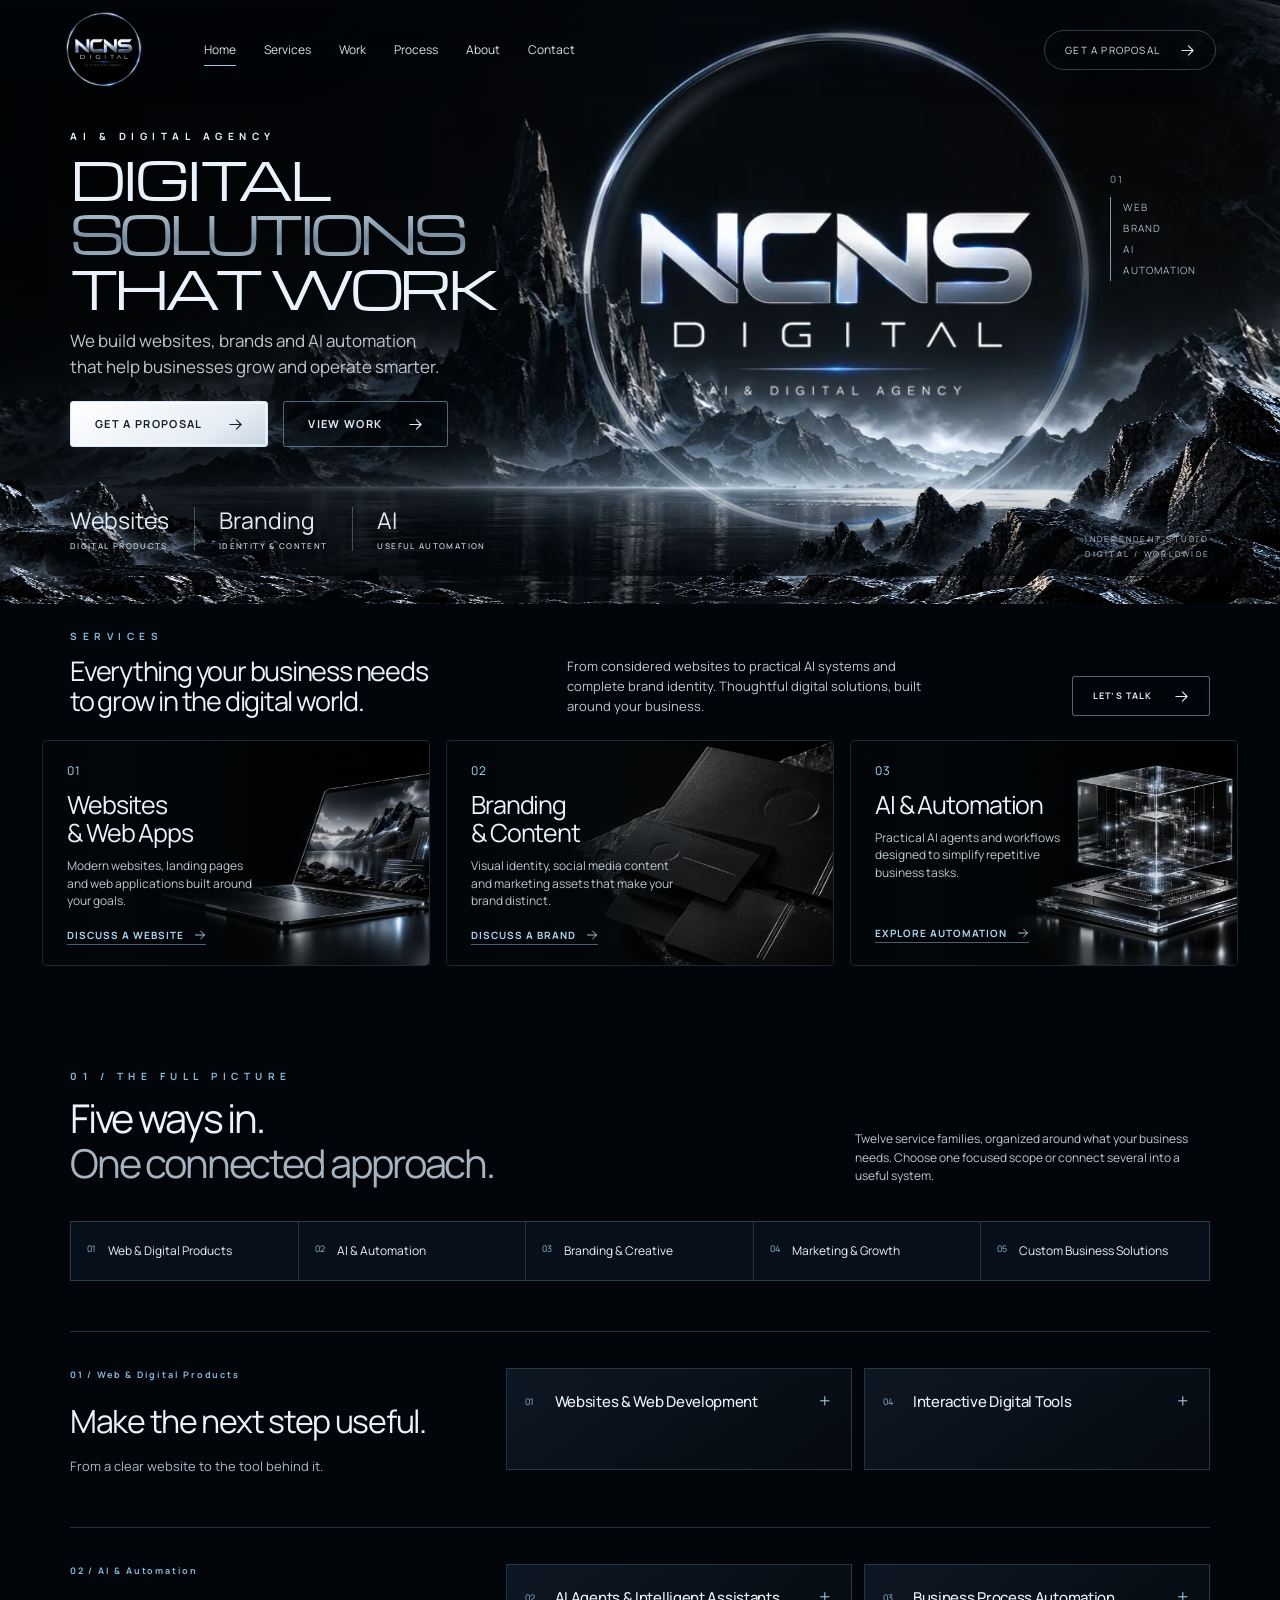
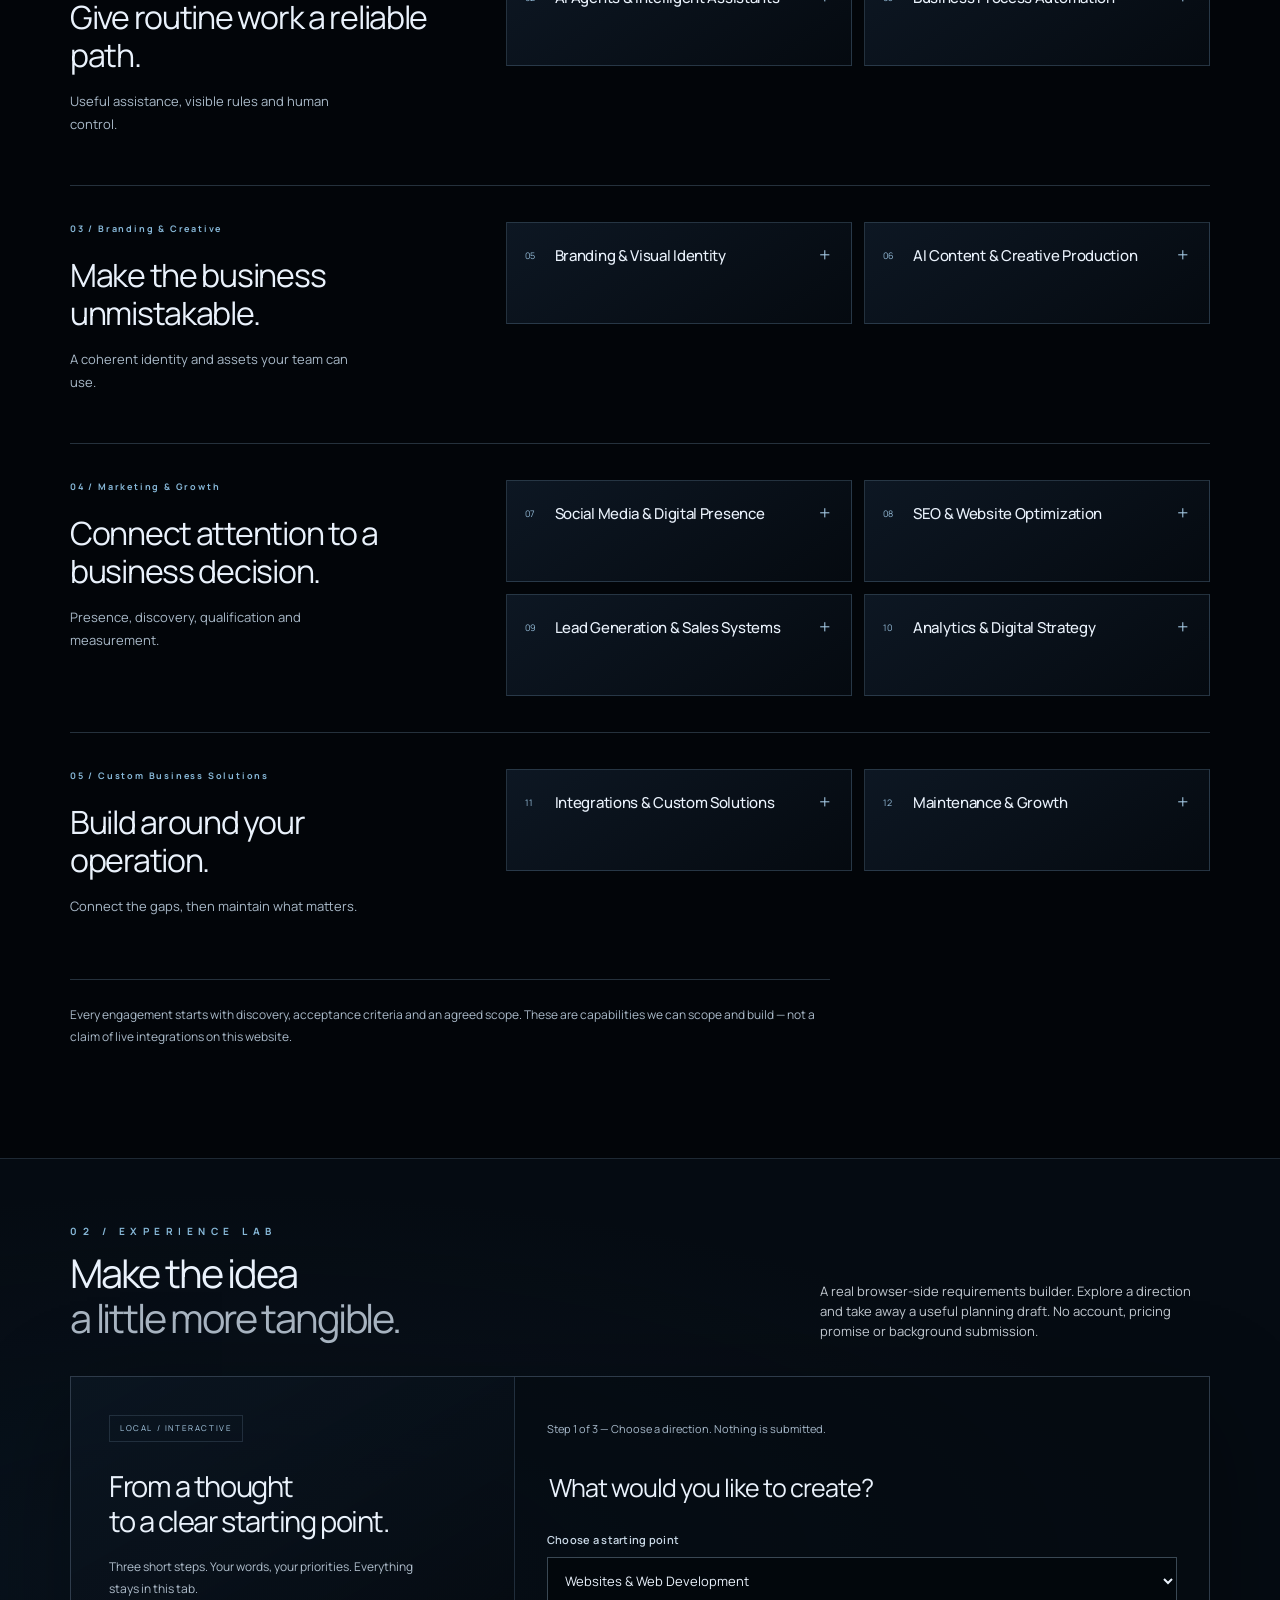
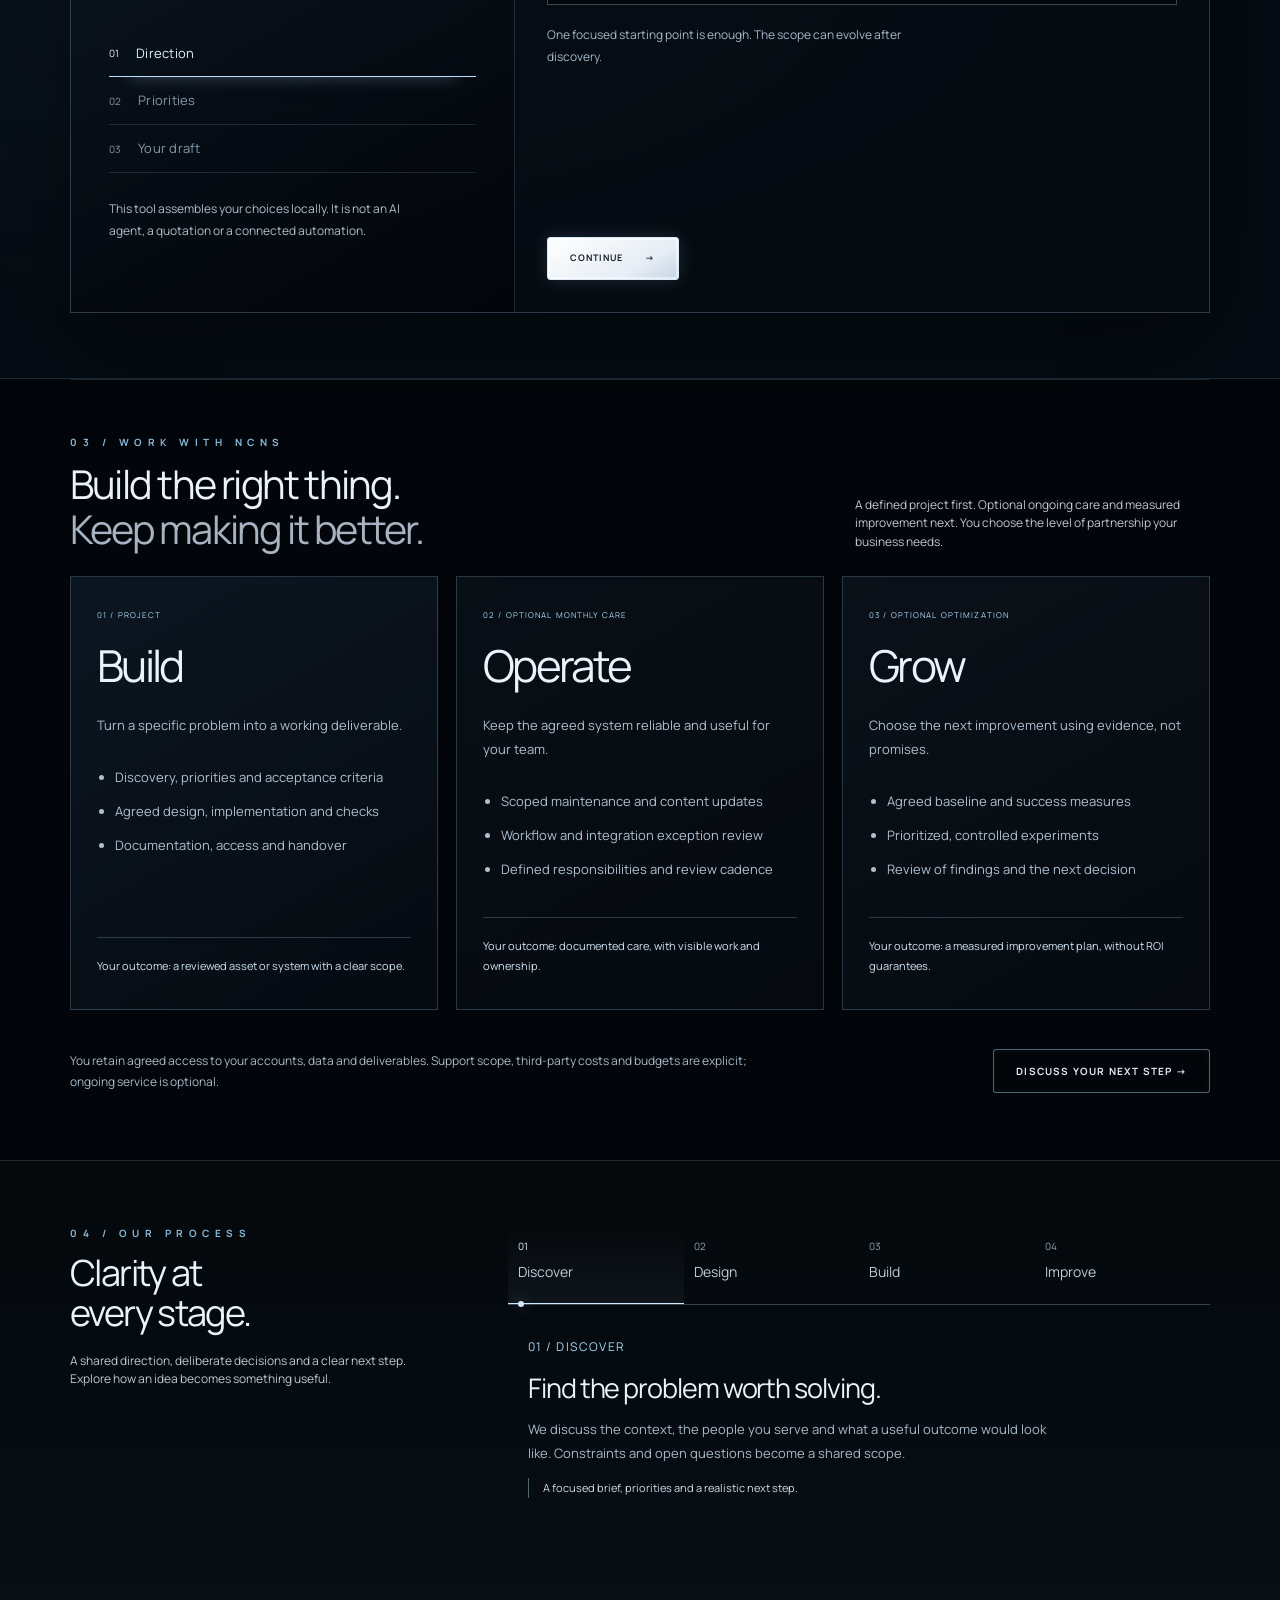
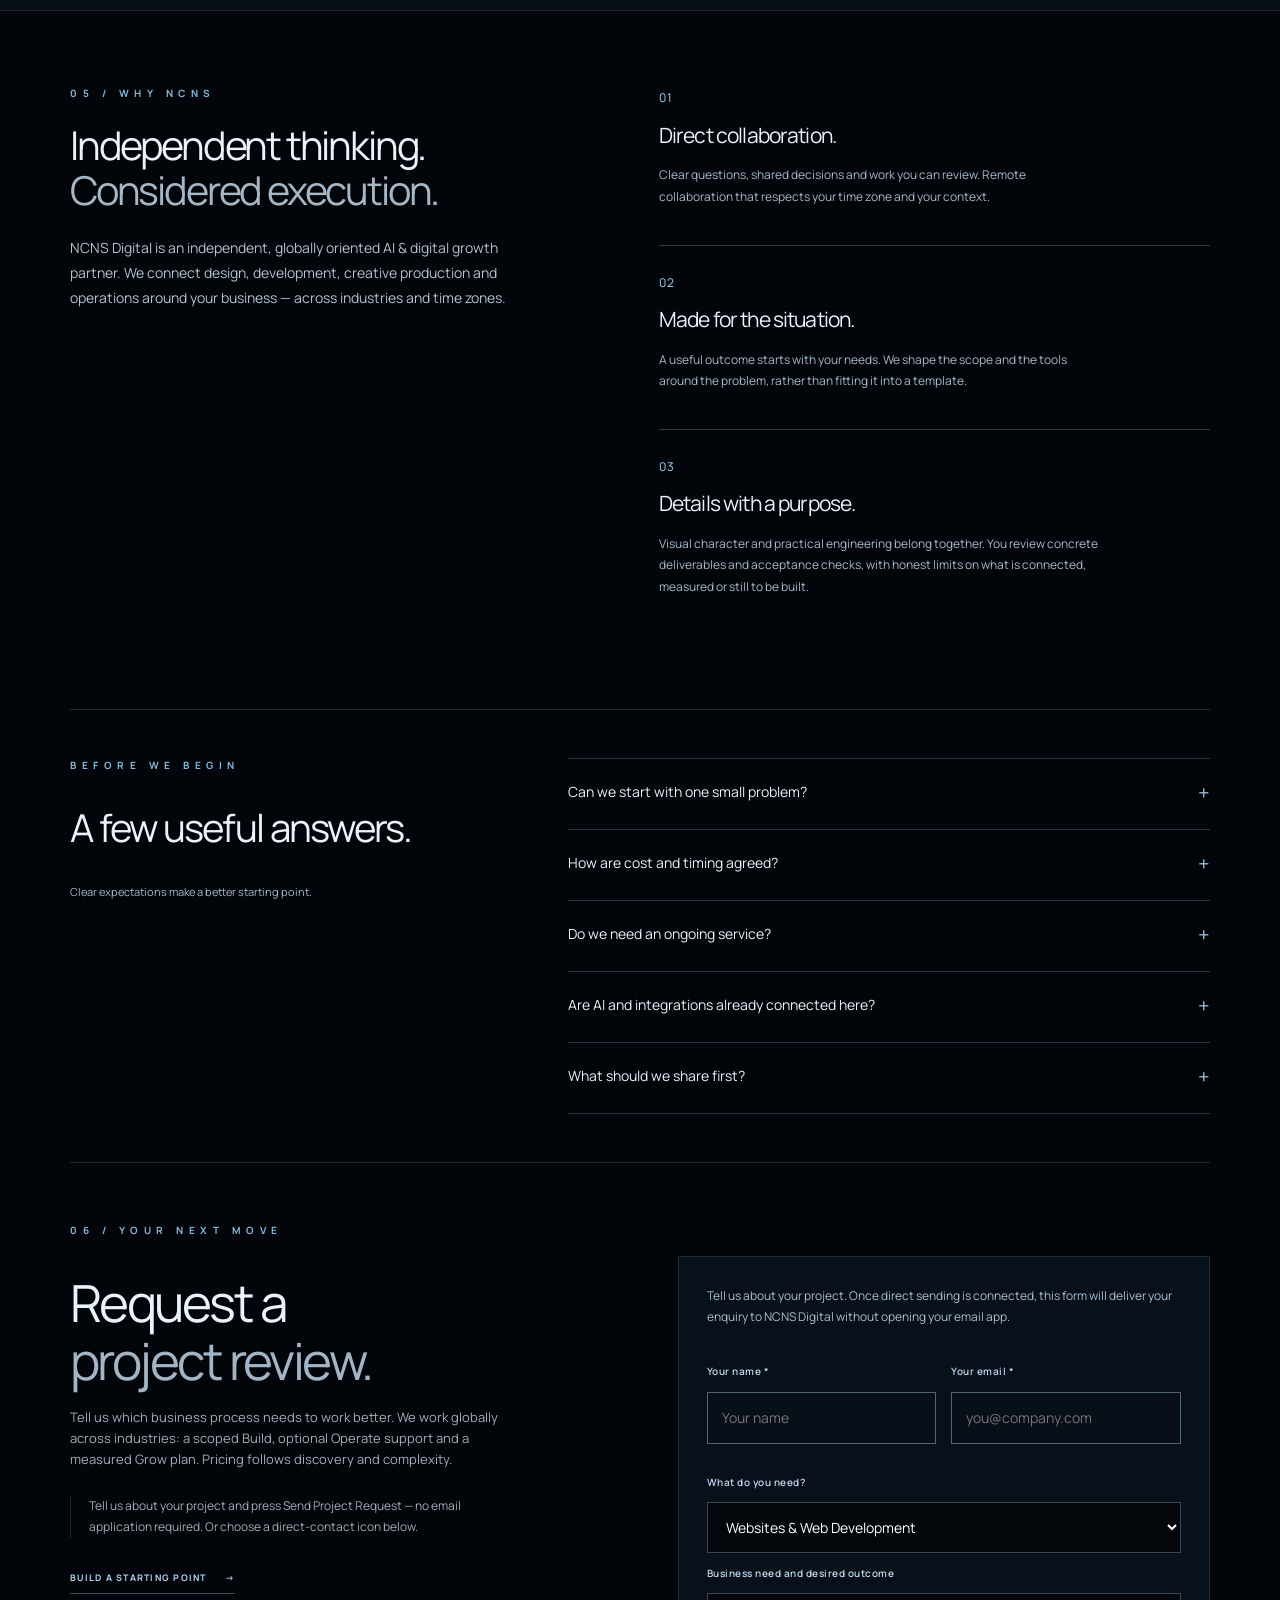
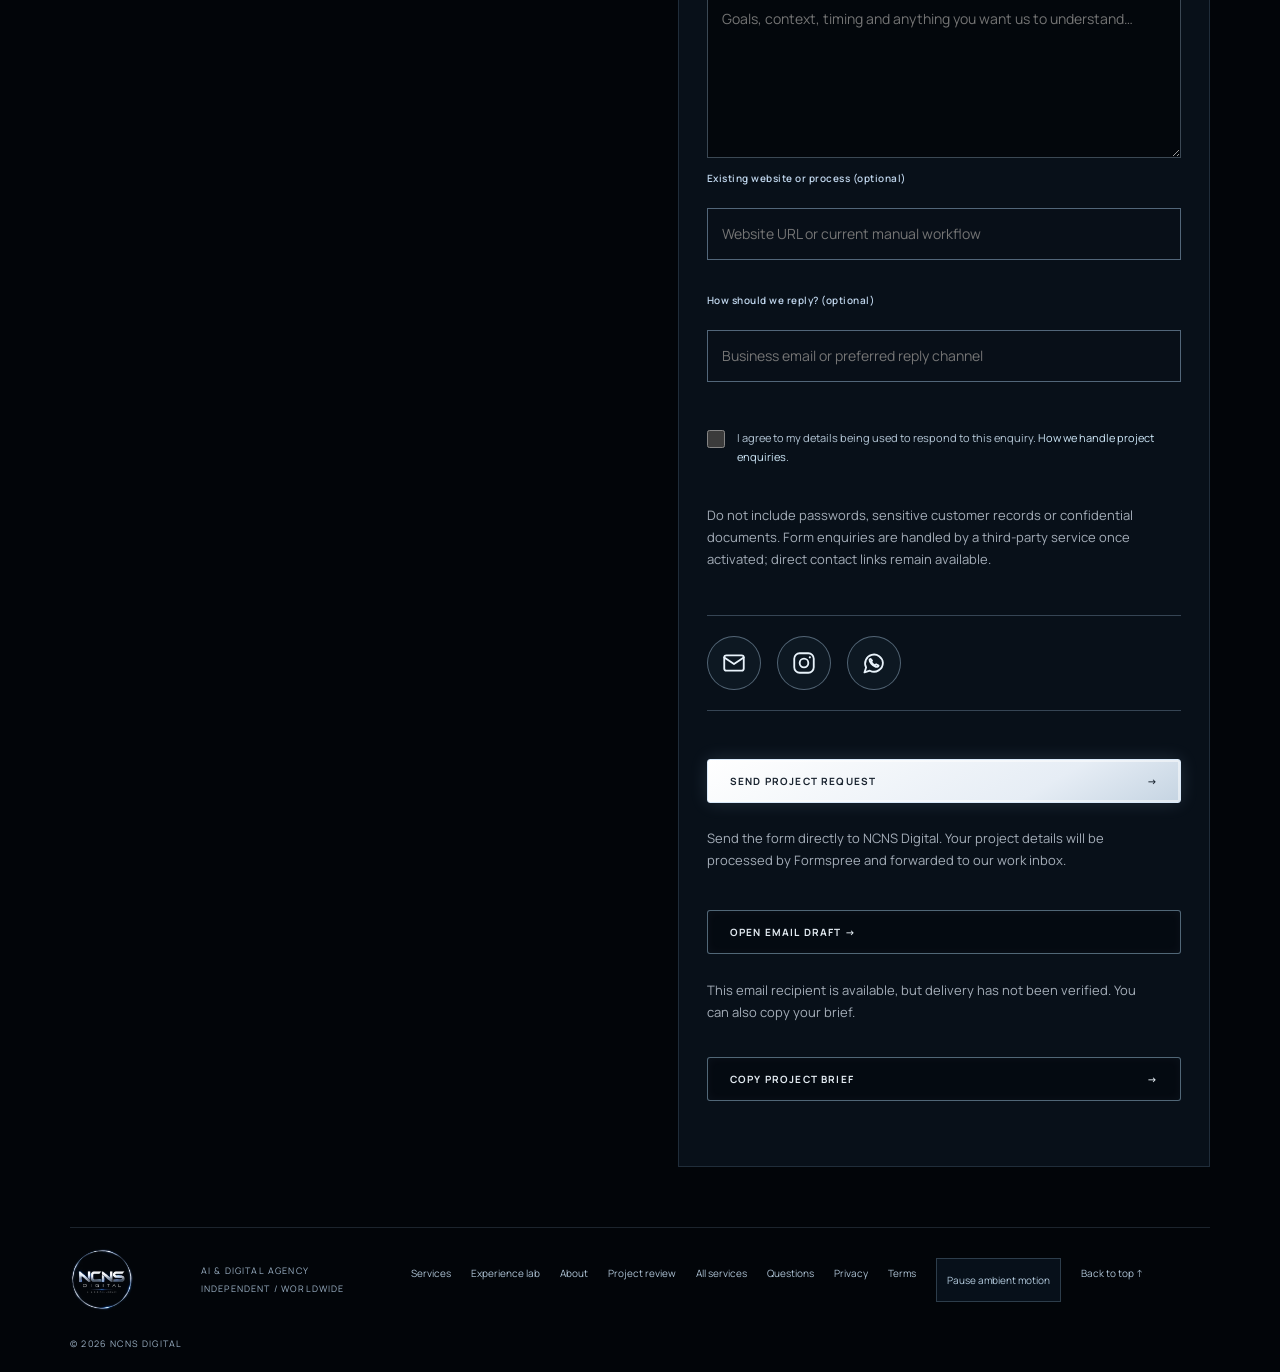
==== commit 45c8492c: "Add minimalist clickable email Instagram and WhatsApp icons to NCNS website footer" ====
--- a/index.html
+++ b/index.html
@@ -108,6 +108,10 @@
 <p id="sendStatus" class="form-send-status fine-print" role="status" aria-live="polite">Direct form sending is being connected. You can contact us using the icons above.</p>
 <a id="emailBrief" class="button outline" hidden>OPEN EMAIL DRAFT →</a><p id="contactDelivery" role="status" class="fine-print">Choose an email, Instagram or WhatsApp contact above. This website opens contact apps; it does not submit your project brief or confirm delivery.</p><button class="button outline" id="copyBrief" type="button" disabled>COPY PROJECT BRIEF <span aria-hidden="true">→</span></button><div class="form-status" id="formStatus" role="status" aria-live="polite"></div><noscript><p>Online form submission requires JavaScript. Use the email, Instagram or WhatsApp contact icons instead. You can also select and copy the project details manually.</p></noscript></form></div></section>
   </main>
-  <footer class="footer container"><a class="brand" href="#home" aria-label="NCNS Digital home"><img src="./assets/ncns-original-logo.webp" width="480" height="480" alt="NCNS Digital" loading="lazy" /></a><div><span>AI &amp; DIGITAL AGENCY</span><span>INDEPENDENT / WORLDWIDE</span></div><nav class="footer-links" aria-label="Footer"><a href="#services">Services</a><a href="#experience">Experience lab</a><a href="#about">About</a><a href="#contact">Project review</a><a href="#capabilities">All services</a><a href="#questions">Questions</a><a href="./privacy.html">Privacy</a><a href="./terms.html">Terms</a><button type="button" class="motion-toggle" id="motionToggle" hidden>Pause ambient motion</button><a href="#home">Back to top ↑</a></nav><span>© 2026 NCNS DIGITAL</span></footer>
+  <footer class="footer container"><a class="brand" href="#home" aria-label="NCNS Digital home"><img src="./assets/ncns-original-logo.webp" width="480" height="480" alt="NCNS Digital" loading="lazy" /></a><div><span>AI &amp; DIGITAL AGENCY</span><span>INDEPENDENT / WORLDWIDE</span></div><nav class="footer-links" aria-label="Footer"><a href="#services">Services</a><a href="#experience">Experience lab</a><a href="#about">About</a><a href="#contact">Project review</a><a href="#capabilities">All services</a><a href="#questions">Questions</a><a href="./privacy.html">Privacy</a><a href="./terms.html">Terms</a><button type="button" class="motion-toggle" id="motionToggle" hidden>Pause ambient motion</button><a href="#home">Back to top ↑</a></nav><div class="footer-social" role="group" aria-label="Contact NCNS Digital">
+  <a class="footer-social-link" href="mailto:ncns.digital@gmail.com" aria-label="Email NCNS Digital" title="Email NCNS Digital"><svg class="footer-social-svg" viewBox="0 0 24 24" fill="none" stroke="currentColor" stroke-width="1.7" stroke-linecap="round" stroke-linejoin="round" aria-hidden="true"><rect x="3" y="5" width="18" height="14" rx="2"/><path d="m3 7 9 6 9-6"/></svg></a>
+  <a class="footer-social-link" href="https://www.instagram.com/ncns.digital/" target="_blank" rel="noopener noreferrer" aria-label="Instagram @ncns.digital (opens in new tab)" title="Instagram @ncns.digital"><svg class="footer-social-svg" viewBox="0 0 24 24" fill="none" stroke="currentColor" stroke-width="1.7" stroke-linecap="round" stroke-linejoin="round" aria-hidden="true"><rect x="3" y="3" width="18" height="18" rx="5"/><circle cx="12" cy="12" r="4"/><circle cx="17.4" cy="6.8" r="1" fill="currentColor" stroke="none"/></svg></a>
+  <a class="footer-social-link" href="https://wa.me/79063231457" target="_blank" rel="noopener noreferrer" aria-label="WhatsApp NCNS Digital (opens in new tab)" title="WhatsApp NCNS Digital"><svg class="footer-social-svg" viewBox="0 0 24 24" fill="none" stroke="currentColor" stroke-width="1.7" stroke-linecap="round" stroke-linejoin="round" aria-hidden="true"><path d="M20.2 11.8a8.2 8.2 0 0 1-12 7.3L3.2 20.7l1.5-4.6a8.2 8.2 0 1 1 15.5-4.3Z"/><path d="M9 8.4c-.5-.3-1 .1-1.1.8-.2 1.5 2.6 5.4 5.7 6.3 1.5.4 2.6-.2 2.6-1.2l-2.3-1.1-1 1c-1.7-.8-2.8-1.9-3.6-3.4l.9-1Z"/></svg></a>
+</div><span>© 2026 NCNS DIGITAL</span></footer>
 </body>
 </html>
--- a/milestone-b.css
+++ b/milestone-b.css
@@ -31,3 +31,21 @@
 .contact-channels .channel-icon-link>span[hidden]{display:none!important}
 @media(max-width:520px){.contact-channels{gap:13px}.contact-channels .channel-icon-link{width:52px;height:52px;flex-basis:52px}}
 @media(prefers-reduced-motion:reduce){.contact-channels .channel-icon-link{transition:none!important}.contact-channels .channel-icon-link:hover{transform:none}}
+
+
+/* Real inquiry workflow: clear, compact fields without changing the approved hero. */
+.brief .brief-form-intro{font-size:12px;line-height:1.75;color:#a9bfd2;margin:0 0 20px;max-width:470px}
+.brief-contact-fields{display:grid;grid-template-columns:repeat(2,minmax(0,1fr));gap:15px}
+.brief-contact-fields>div{min-width:0}
+.brief .brief-contact-fields input{width:100%;min-width:0;margin-bottom:18px}
+.brief .brief-consent{display:flex;align-items:flex-start;gap:12px;margin:15px 0 13px;font-size:11px;line-height:1.65;color:#b5c7d7;font-weight:400;letter-spacing:0}
+.brief .brief-consent input{width:18px;height:18px;flex:0 0 18px;margin:1px 0 0;accent-color:#b5d9ef;cursor:pointer}
+.brief .brief-consent span{display:block}
+.brief .brief-consent a{color:#d0e9fa;text-underline-offset:3px}
+.brief .submit-request{width:100%;justify-content:space-between;min-height:51px;margin-top:16px}
+.brief .submit-request:disabled{cursor:not-allowed;opacity:.6}
+.brief .form-send-status{min-height:24px;margin:12px 0 18px}
+.brief .form-send-status[data-state="success"]{color:#b8dfcc}
+.brief .form-send-status[data-state="error"]{color:#f1c3b8}
+.brief .field-trap{position:absolute!important;width:1px;height:1px;overflow:hidden;clip-path:inset(50%);white-space:nowrap}
+@media(max-width:520px){.brief-contact-fields{grid-template-columns:1fr;gap:0}.brief .submit-request{min-height:53px}}
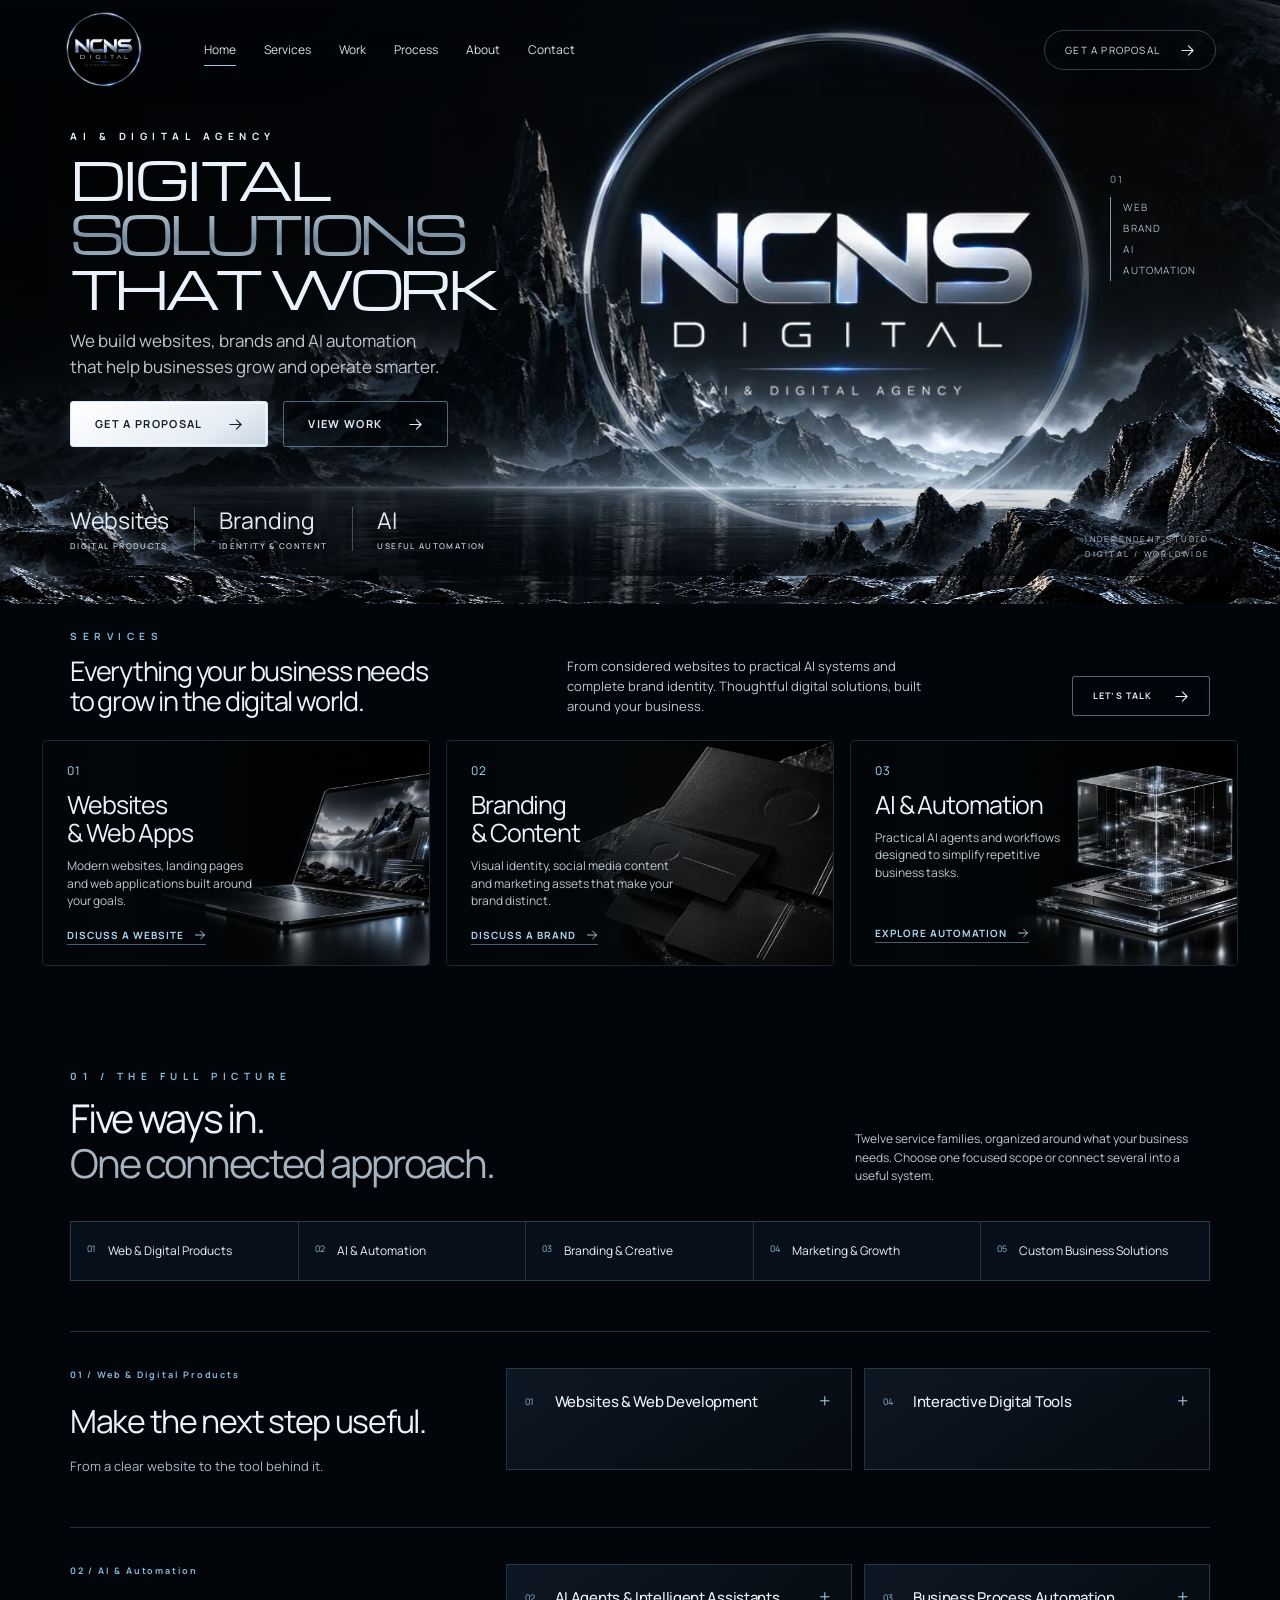
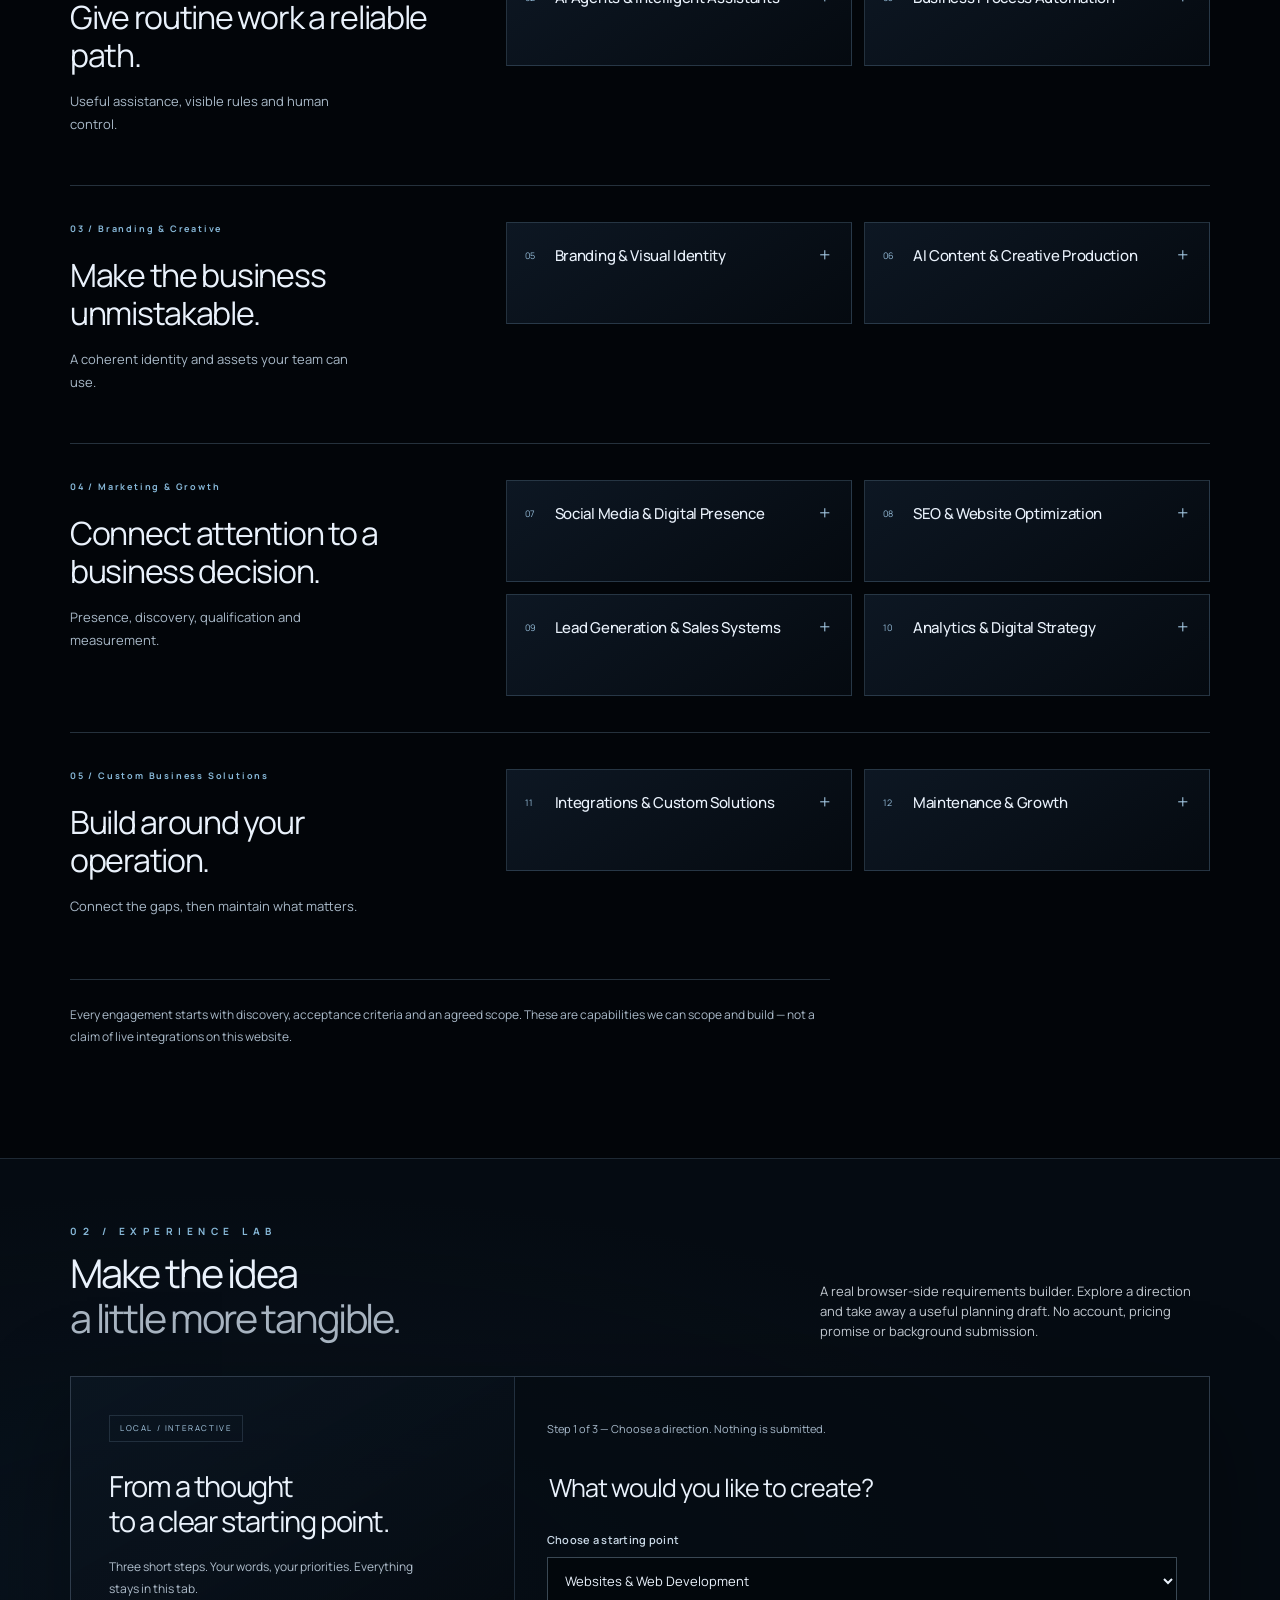
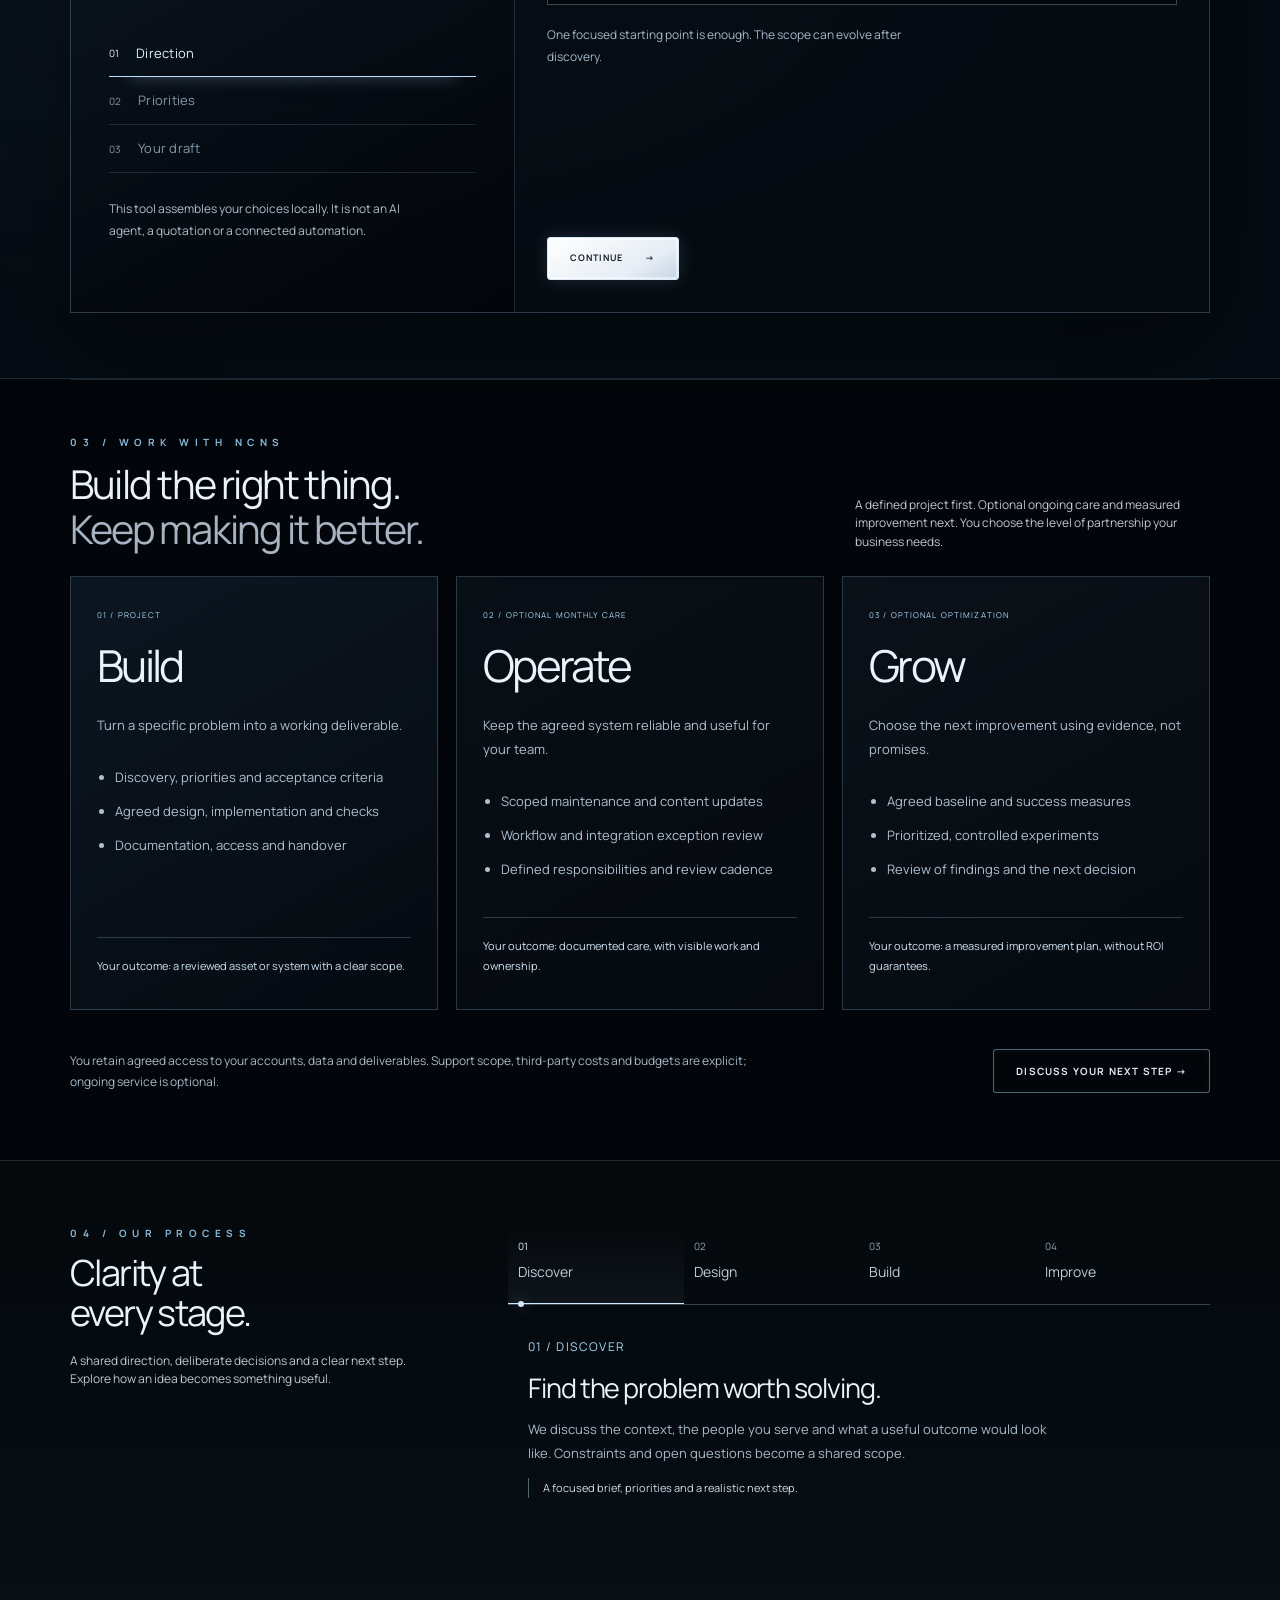
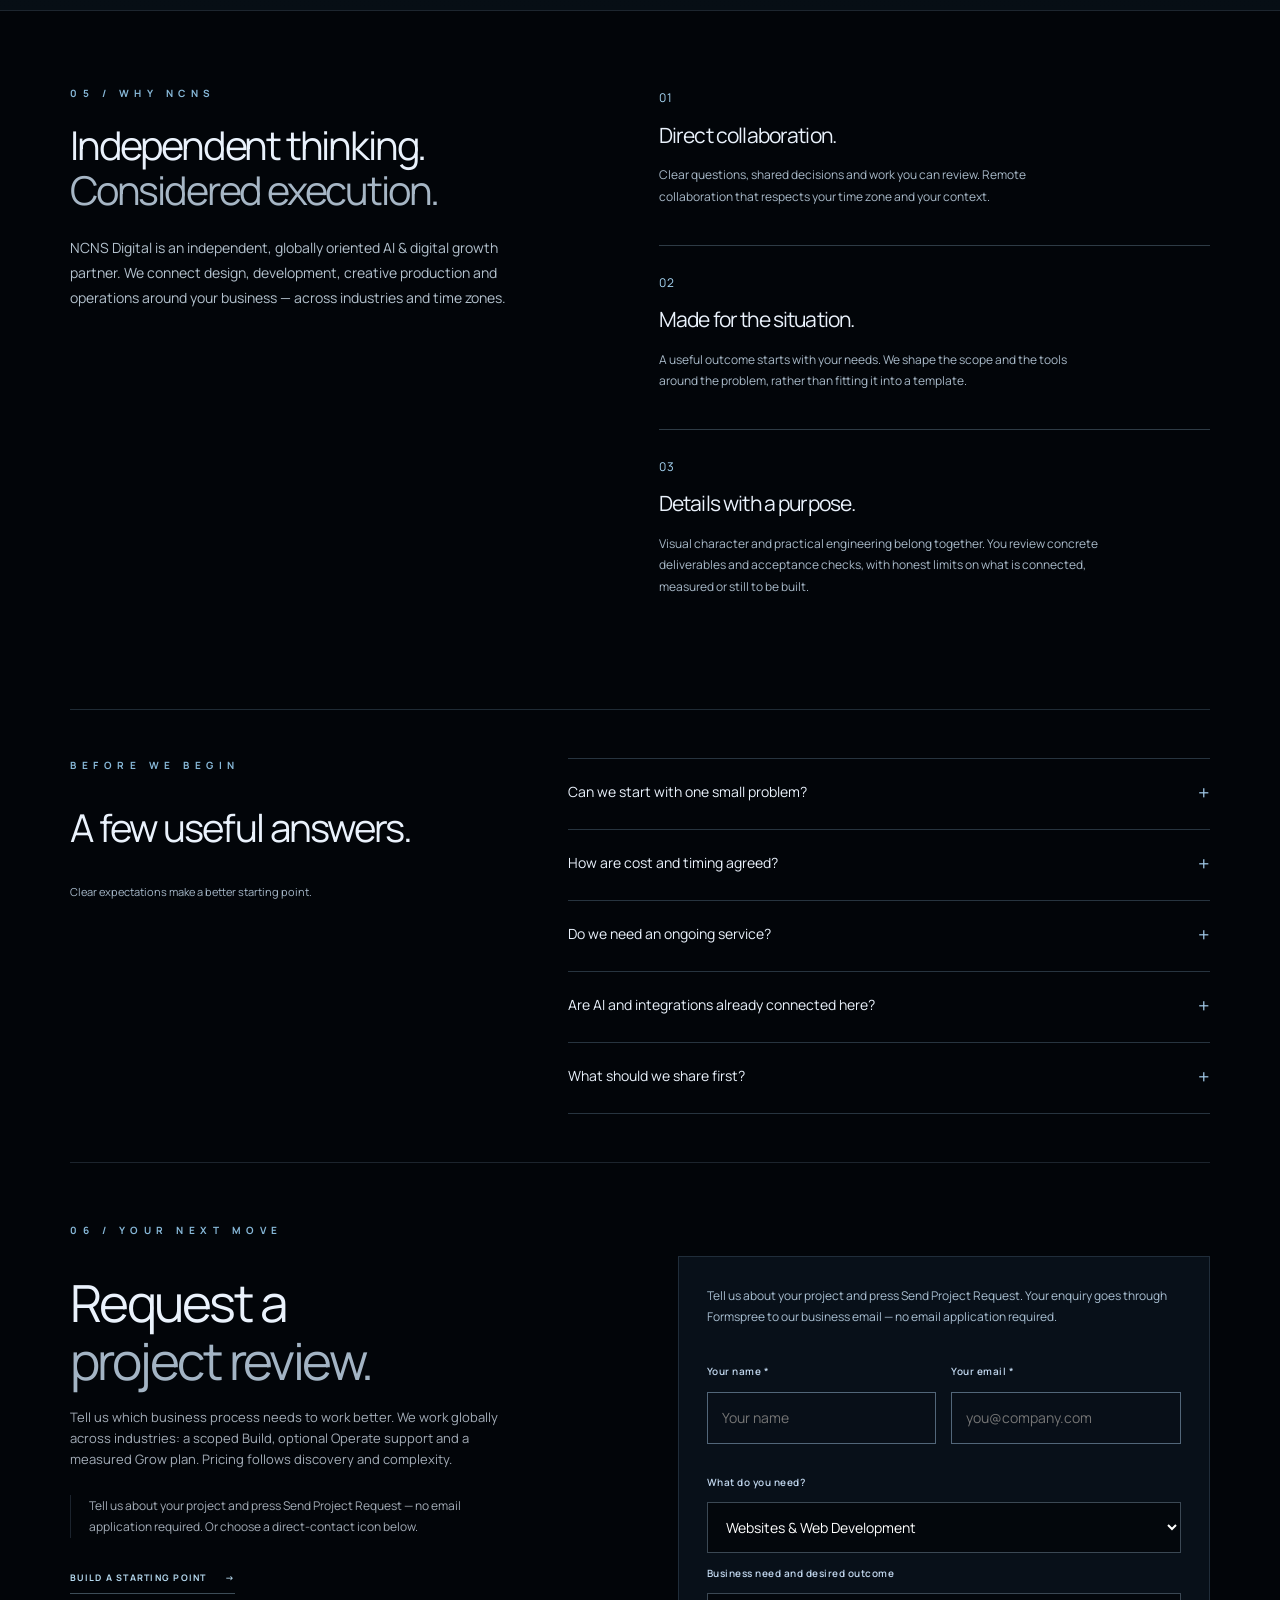
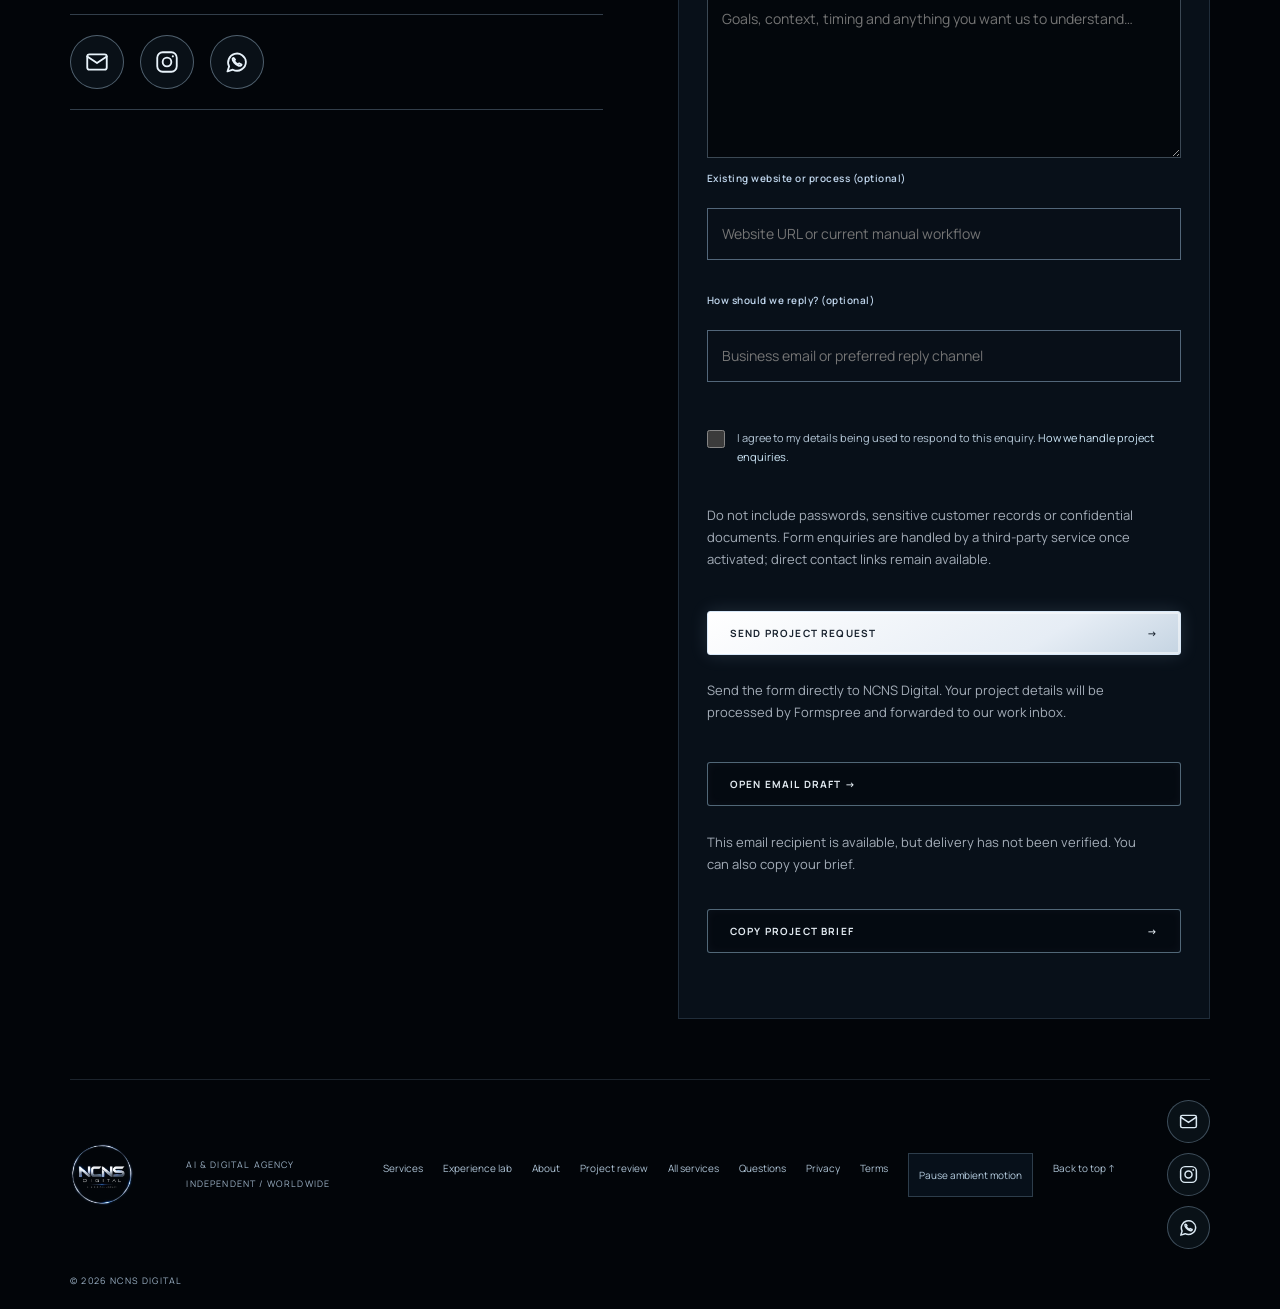
==== commit c819027c: "Place icon-only contact links in Contact information alongside footer; keep form separate and update" ====
--- a/index.html
+++ b/index.html
@@ -92,21 +92,21 @@
       <div id="phase-3" class="process-panel" role="tabpanel" aria-labelledby="phase-tab-3" tabindex="0"><span class="service-number">04 / IMPROVE</span><h3>Learn from what actually happens.</h3><p>After review, we refine the details and plan the handover. Any launch, measurement or connected service is agreed separately, with clear ownership.</p><p class="phase-deliverable">Documented next steps and an informed iteration plan.</p></div></div></div></section>
     <section id="about" class="about-section section container" aria-labelledby="aboutTitle"><div class="about-heading reveal"><span class="eyebrow blue">05 / WHY NCNS</span><h2 id="aboutTitle">Independent thinking.<br /><em>Considered execution.</em></h2><p>NCNS Digital is an independent, globally oriented AI &amp; digital growth partner. We connect design, development, creative production and operations around your business — across industries and time zones.</p></div><div class="about-principles"><article class="reveal"><span class="service-number">01</span><h3>Direct collaboration.</h3><p>Clear questions, shared decisions and work you can review. Remote collaboration that respects your time zone and your context.</p></article><article class="reveal"><span class="service-number">02</span><h3>Made for the situation.</h3><p>A useful outcome starts with your needs. We shape the scope and the tools around the problem, rather than fitting it into a template.</p></article><article class="reveal"><span class="service-number">03</span><h3>Details with a purpose.</h3><p>Visual character and practical engineering belong together. You review concrete deliverables and acceptance checks, with honest limits on what is connected, measured or still to be built.</p></article></div></section>
     <section id="questions" class="questions section container" aria-labelledby="questionsTitle"><div><span class="eyebrow blue">BEFORE WE BEGIN</span><h2 id="questionsTitle">A few useful answers.</h2><p class="fine-print">Clear expectations make a better starting point.</p></div><div class="faq-list"><details class="faq"><summary>Can we start with one small problem?<span aria-hidden="true">+</span></summary><p>Yes. A focused discovery can identify the smallest useful deliverable: an enquiry path, a planning tool, a brand system or a workflow. A full digital transformation is not a prerequisite.</p></details><details class="faq"><summary>How are cost and timing agreed?<span aria-hidden="true">+</span></summary><p>After discussing the problem, existing systems and acceptance criteria, we define deliverables, exclusions, revisions and a realistic schedule. Third-party services and budgets are stated separately; this site does not issue a binding quote.</p></details><details class="faq"><summary>Do we need an ongoing service?<span aria-hidden="true">+</span></summary><p>No. A project can finish with documentation and handover. Optional Operate or Grow work has a separate agreed scope, responsibilities and review cadence. Continued value should be visible, not dependent on lock-in.</p></details><details class="faq"><summary>Are AI and integrations already connected here?<span aria-hidden="true">+</span></summary><p>No. The Experience Lab assembles a draft locally. Real AI, CRM, messaging or payment integrations require a separate scope, authorized access, evaluation and appropriate data handling.</p></details><details class="faq"><summary>What should we share first?<span aria-hidden="true">+</span></summary><p>Your business need, existing website or process, desired outcome and a reply channel are enough to begin. Do not send passwords, sensitive customer records or confidential documents through the planning tool.</p></details></div></section>
-    <section id="contact" class="contact section container" aria-labelledby="contactTitle"><span class="eyebrow blue reveal">06 / YOUR NEXT MOVE</span><div class="contact-layout"><div class="reveal"><h2 id="contactTitle">Request a<br /><em>project review.</em></h2><p>Tell us which business process needs to work better. We work globally across industries: a scoped Build, optional Operate support and a measured Grow plan. Pricing follows discovery and complexity.</p><p class="contact-note">Choose how to reach us: email for a project proposal, or message us on Instagram and WhatsApp. You can also prepare your project brief below. Copying a brief does not send an enquiry.</p><a class="text-link" href="#experience">BUILD A STARTING POINT <span aria-hidden="true">→</span></a></div><form class="brief reveal" id="briefForm">
-  <p class="brief-form-intro">Tell us about your project. Once direct sending is connected, this form will deliver your enquiry to NCNS Digital without opening your email app.</p>
+    <section id="contact" class="contact section container" aria-labelledby="contactTitle"><span class="eyebrow blue reveal">06 / YOUR NEXT MOVE</span><div class="contact-layout"><div class="reveal"><h2 id="contactTitle">Request a<br /><em>project review.</em></h2><p>Tell us which business process needs to work better. We work globally across industries: a scoped Build, optional Operate support and a measured Grow plan. Pricing follows discovery and complexity.</p><p class="contact-note">Choose how to reach us: email for a project proposal, or message us on Instagram and WhatsApp. Or describe your project in the form and press Send Project Request to reach our business inbox directly.</p><a class="text-link" href="#experience">BUILD A STARTING POINT <span aria-hidden="true">→</span></a><div class="contact-channels" role="group" aria-label="Contact NCNS Digital">
+  <a id="emailContact" class="channel-icon-link" href="mailto:ncns.digital@gmail.com" aria-label="Email NCNS Digital" title="Email NCNS Digital"><svg class="channel-icon-svg" viewBox="0 0 24 24" fill="none" stroke="currentColor" stroke-width="1.7" stroke-linecap="round" stroke-linejoin="round" aria-hidden="true"><rect x="3" y="5" width="18" height="14" rx="2"/><path d="m3 7 9 6 9-6"/></svg><span id="emailPending" hidden>ncns.digital@gmail.com</span></a>
+  <a id="instagramContact" class="channel-icon-link" href="https://www.instagram.com/ncns.digital/" target="_blank" rel="noopener noreferrer" aria-label="Instagram @ncns.digital (opens in new tab)" title="Instagram @ncns.digital"><svg class="channel-icon-svg" viewBox="0 0 24 24" fill="none" stroke="currentColor" stroke-width="1.7" stroke-linecap="round" stroke-linejoin="round" aria-hidden="true"><rect x="3" y="3" width="18" height="18" rx="5"/><circle cx="12" cy="12" r="4"/><circle cx="17.4" cy="6.8" r="1" fill="currentColor" stroke="none"/></svg><span id="instagramPending" hidden></span></a>
+  <a id="whatsappContact" class="channel-icon-link" href="https://wa.me/79063231457" target="_blank" rel="noopener noreferrer" aria-label="WhatsApp NCNS Digital (opens in new tab)" title="WhatsApp NCNS Digital"><svg class="channel-icon-svg" viewBox="0 0 24 24" fill="none" stroke="currentColor" stroke-width="1.7" stroke-linecap="round" stroke-linejoin="round" aria-hidden="true"><path d="M20.2 11.8a8.2 8.2 0 0 1-12 7.3L3.2 20.7l1.5-4.6a8.2 8.2 0 1 1 15.5-4.3Z"/><path d="M9 8.4c-.5-.3-1 .1-1.1.8-.2 1.5 2.6 5.4 5.7 6.3 1.5.4 2.6-.2 2.6-1.2l-2.3-1.1-1 1c-1.7-.8-2.8-1.9-3.6-3.4l.9-1Z"/></svg><span id="whatsappPending" hidden></span></a>
+</div></div><form class="brief reveal" id="briefForm">
+  <p class="brief-form-intro">Tell us about your project and press Send Project Request. Your enquiry goes through Formspree to our business email — no email application required.</p>
   <div class="brief-contact-fields">
     <div><label for="visitorName">Your name <span aria-hidden="true">*</span></label><input id="visitorName" name="name" type="text" autocomplete="name" maxlength="100" required placeholder="Your name" /></div>
     <div><label for="visitorEmail">Your email <span aria-hidden="true">*</span></label><input id="visitorEmail" name="email" type="email" autocomplete="email" maxlength="254" required placeholder="you@company.com" /></div>
   </div>
   <label for="projectType">What do you need?</label><select id="projectType" name="service"><optgroup label="Web &amp; Digital Products"><option value="Websites &amp; Web Development">Websites &amp; Web Development</option><option value="Interactive Digital Tools">Interactive Digital Tools</option></optgroup><optgroup label="AI &amp; Automation"><option value="AI Agents &amp; Intelligent Assistants">AI Agents &amp; Intelligent Assistants</option><option value="Business Process Automation">Business Process Automation</option></optgroup><optgroup label="Branding &amp; Creative"><option value="Branding &amp; Visual Identity">Branding &amp; Visual Identity</option><option value="AI Content &amp; Creative Production">AI Content &amp; Creative Production</option></optgroup><optgroup label="Marketing &amp; Growth"><option value="Social Media &amp; Digital Presence">Social Media &amp; Digital Presence</option><option value="SEO &amp; Website Optimization">SEO &amp; Website Optimization</option><option value="Lead Generation &amp; Sales Systems">Lead Generation &amp; Sales Systems</option><option value="Analytics &amp; Digital Strategy">Analytics &amp; Digital Strategy</option></optgroup><optgroup label="Custom Business Solutions"><option value="Integrations &amp; Custom Solutions">Integrations &amp; Custom Solutions</option><option value="Maintenance &amp; Growth">Maintenance &amp; Growth</option></optgroup><option value="Not sure yet">Not sure yet / to discuss</option></select><label for="projectDetails">Business need and desired outcome</label><textarea id="projectDetails" name="message" required maxlength="1800" rows="6" placeholder="Goals, context, timing and anything you want us to understand…"></textarea><label for="currentProcess">Existing website or process (optional)</label><input id="currentProcess" name="existing_process" type="text" maxlength="300" placeholder="Website URL or current manual workflow" /><label for="replyChannel">How should we reply? (optional)</label><input id="replyChannel" name="preferred_reply" autocomplete="off" type="text" maxlength="200" placeholder="Business email or preferred reply channel" /><label class="brief-consent" for="privacyConsent"><input id="privacyConsent" name="contact_permission" type="checkbox" value="Agreed to processing for responding to this enquiry" required /><span>I agree to my details being used to respond to this enquiry. <a href="./privacy.html">How we handle project enquiries</a>.</span></label>
 <div class="field-trap" aria-hidden="true"><label for="contactWebsite">Leave this field empty</label><input id="contactWebsite" type="text" name="_gotcha" tabindex="-1" autocomplete="off" /></div>
-<p class="fine-print">Do not include passwords, sensitive customer records or confidential documents. Form enquiries are handled by a third-party service once activated; direct contact links remain available.</p><div class="contact-channels" role="group" aria-label="Contact NCNS Digital">
-  <a id="emailContact" class="channel-icon-link" href="mailto:ncns.digital@gmail.com" aria-label="Email NCNS Digital" title="Email NCNS Digital"><svg class="channel-icon-svg" viewBox="0 0 24 24" fill="none" stroke="currentColor" stroke-width="1.7" stroke-linecap="round" stroke-linejoin="round" aria-hidden="true"><rect x="3" y="5" width="18" height="14" rx="2"/><path d="m3 7 9 6 9-6"/></svg><span id="emailPending" hidden>ncns.digital@gmail.com</span></a>
-  <a id="instagramContact" class="channel-icon-link" href="https://www.instagram.com/ncns.digital/" target="_blank" rel="noopener noreferrer" aria-label="Instagram @ncns.digital (opens in new tab)" title="Instagram @ncns.digital"><svg class="channel-icon-svg" viewBox="0 0 24 24" fill="none" stroke="currentColor" stroke-width="1.7" stroke-linecap="round" stroke-linejoin="round" aria-hidden="true"><rect x="3" y="3" width="18" height="18" rx="5"/><circle cx="12" cy="12" r="4"/><circle cx="17.4" cy="6.8" r="1" fill="currentColor" stroke="none"/></svg><span id="instagramPending" hidden></span></a>
-  <a id="whatsappContact" class="channel-icon-link" href="https://wa.me/79063231457" target="_blank" rel="noopener noreferrer" aria-label="WhatsApp NCNS Digital (opens in new tab)" title="WhatsApp NCNS Digital"><svg class="channel-icon-svg" viewBox="0 0 24 24" fill="none" stroke="currentColor" stroke-width="1.7" stroke-linecap="round" stroke-linejoin="round" aria-hidden="true"><path d="M20.2 11.8a8.2 8.2 0 0 1-12 7.3L3.2 20.7l1.5-4.6a8.2 8.2 0 1 1 15.5-4.3Z"/><path d="M9 8.4c-.5-.3-1 .1-1.1.8-.2 1.5 2.6 5.4 5.7 6.3 1.5.4 2.6-.2 2.6-1.2l-2.3-1.1-1 1c-1.7-.8-2.8-1.9-3.6-3.4l.9-1Z"/></svg><span id="whatsappPending" hidden></span></a>
-</div><button class="button primary submit-request" id="submitEnquiry" type="submit" disabled>SEND PROJECT REQUEST <span aria-hidden="true">→</span></button>
-<p id="sendStatus" class="form-send-status fine-print" role="status" aria-live="polite">Direct form sending is being connected. You can contact us using the icons above.</p>
-<a id="emailBrief" class="button outline" hidden>OPEN EMAIL DRAFT →</a><p id="contactDelivery" role="status" class="fine-print">Choose an email, Instagram or WhatsApp contact above. This website opens contact apps; it does not submit your project brief or confirm delivery.</p><button class="button outline" id="copyBrief" type="button" disabled>COPY PROJECT BRIEF <span aria-hidden="true">→</span></button><div class="form-status" id="formStatus" role="status" aria-live="polite"></div><noscript><p>Online form submission requires JavaScript. Use the email, Instagram or WhatsApp contact icons instead. You can also select and copy the project details manually.</p></noscript></form></div></section>
+<p class="fine-print">Do not include passwords, sensitive customer records or confidential documents. Form enquiries are handled by a third-party service once activated; direct contact links remain available.</p><button class="button primary submit-request" id="submitEnquiry" type="submit" disabled>SEND PROJECT REQUEST <span aria-hidden="true">→</span></button>
+<p id="sendStatus" class="form-send-status fine-print" role="status" aria-live="polite">Connecting the project enquiry form… You can also reach us using the icons in Contact.</p>
+<a id="emailBrief" class="button outline" hidden>OPEN EMAIL DRAFT →</a><p id="contactDelivery" role="status" class="fine-print">When JavaScript is enabled, the form sends your request through Formspree. You can also use the direct-contact icons.</p><button class="button outline" id="copyBrief" type="button" disabled>COPY PROJECT BRIEF <span aria-hidden="true">→</span></button><div class="form-status" id="formStatus" role="status" aria-live="polite"></div><noscript><p>Online form submission requires JavaScript. Use the email, Instagram or WhatsApp icons in Contact instead. You can also select and copy the project details manually.</p></noscript></form></div></section>
   </main>
   <footer class="footer container"><a class="brand" href="#home" aria-label="NCNS Digital home"><img src="./assets/ncns-original-logo.webp" width="480" height="480" alt="NCNS Digital" loading="lazy" /></a><div><span>AI &amp; DIGITAL AGENCY</span><span>INDEPENDENT / WORLDWIDE</span></div><nav class="footer-links" aria-label="Footer"><a href="#services">Services</a><a href="#experience">Experience lab</a><a href="#about">About</a><a href="#contact">Project review</a><a href="#capabilities">All services</a><a href="#questions">Questions</a><a href="./privacy.html">Privacy</a><a href="./terms.html">Terms</a><button type="button" class="motion-toggle" id="motionToggle" hidden>Pause ambient motion</button><a href="#home">Back to top ↑</a></nav><div class="footer-social" role="group" aria-label="Contact NCNS Digital">
   <a class="footer-social-link" href="mailto:ncns.digital@gmail.com" aria-label="Email NCNS Digital" title="Email NCNS Digital"><svg class="footer-social-svg" viewBox="0 0 24 24" fill="none" stroke="currentColor" stroke-width="1.7" stroke-linecap="round" stroke-linejoin="round" aria-hidden="true"><rect x="3" y="5" width="18" height="14" rx="2"/><path d="m3 7 9 6 9-6"/></svg></a>
--- a/milestone-b.css
+++ b/milestone-b.css
@@ -49,3 +49,15 @@
 .brief .form-send-status[data-state="error"]{color:#f1c3b8}
 .brief .field-trap{position:absolute!important;width:1px;height:1px;overflow:hidden;clip-path:inset(50%);white-space:nowrap}
 @media(max-width:520px){.brief-contact-fields{grid-template-columns:1fr;gap:0}.brief .submit-request{min-height:53px}}
+
+
+/* Footer: understated standalone contact icons, matching Contact without oversized cards. */
+.footer .footer-social{display:flex;align-items:center;justify-content:center;gap:10px;flex-wrap:nowrap}
+.footer .footer-social-link{box-sizing:border-box;display:inline-flex;align-items:center;justify-content:center;flex:0 0 43px;width:43px;height:43px;min-width:43px;min-height:43px;padding:0;color:#dbe9f3;border:1px solid rgba(160,193,220,.34);border-radius:50%;background:rgba(42,66,83,.2);text-decoration:none;transition:color .24s ease,border-color .24s ease,background .24s ease,transform .24s ease}
+.footer .footer-social-link:hover{color:#fff;border-color:rgba(207,230,246,.8);background:rgba(102,148,174,.18);transform:translateY(-2px)}
+.footer .footer-social-link:focus-visible{outline:2px solid #d6e8f5;outline-offset:4px}
+.footer .footer-social-svg{display:block;width:21px;height:21px}
+@media(max-width:800px){.footer .footer-social{gap:11px}}
+@media(prefers-reduced-motion:reduce){.footer .footer-social-link{transition:none!important}.footer .footer-social-link:hover{transform:none}}
+
+@media(max-width:520px){.footer .footer-social{order:3}.footer>span{order:4}}
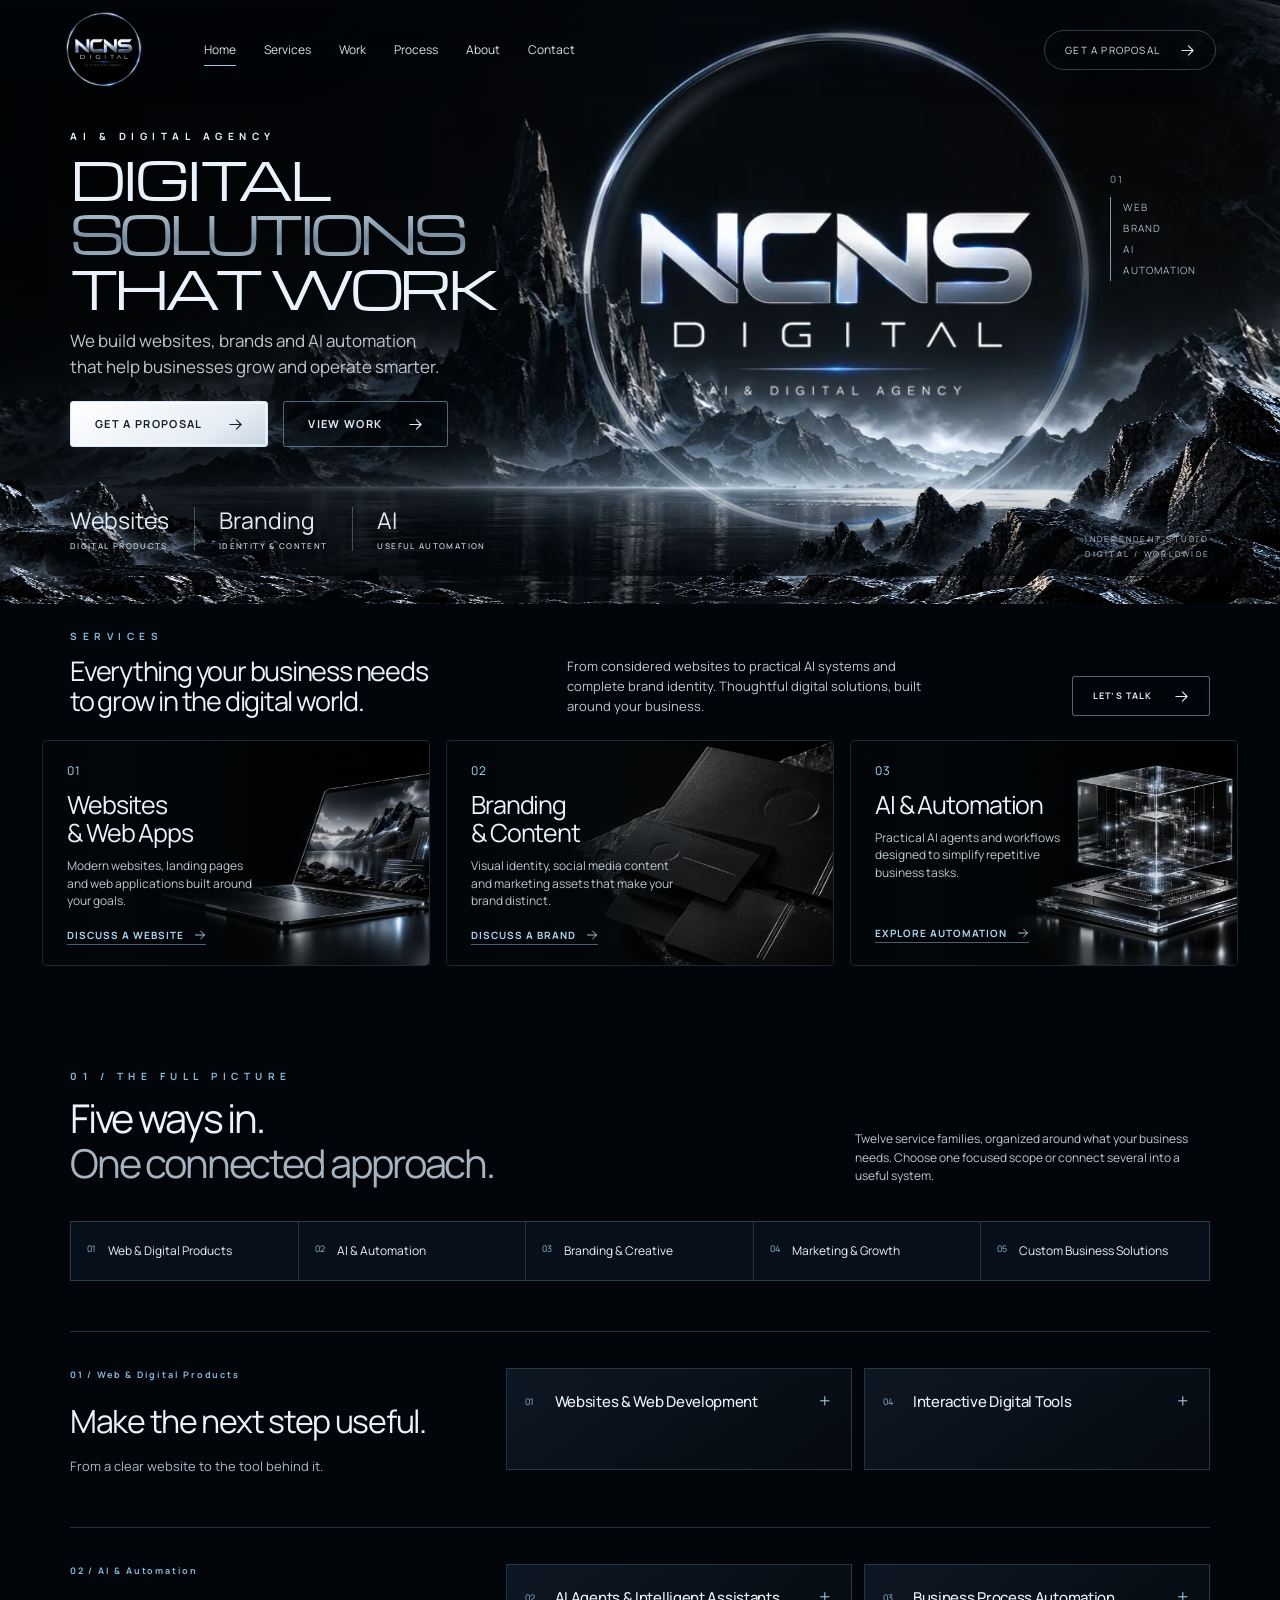
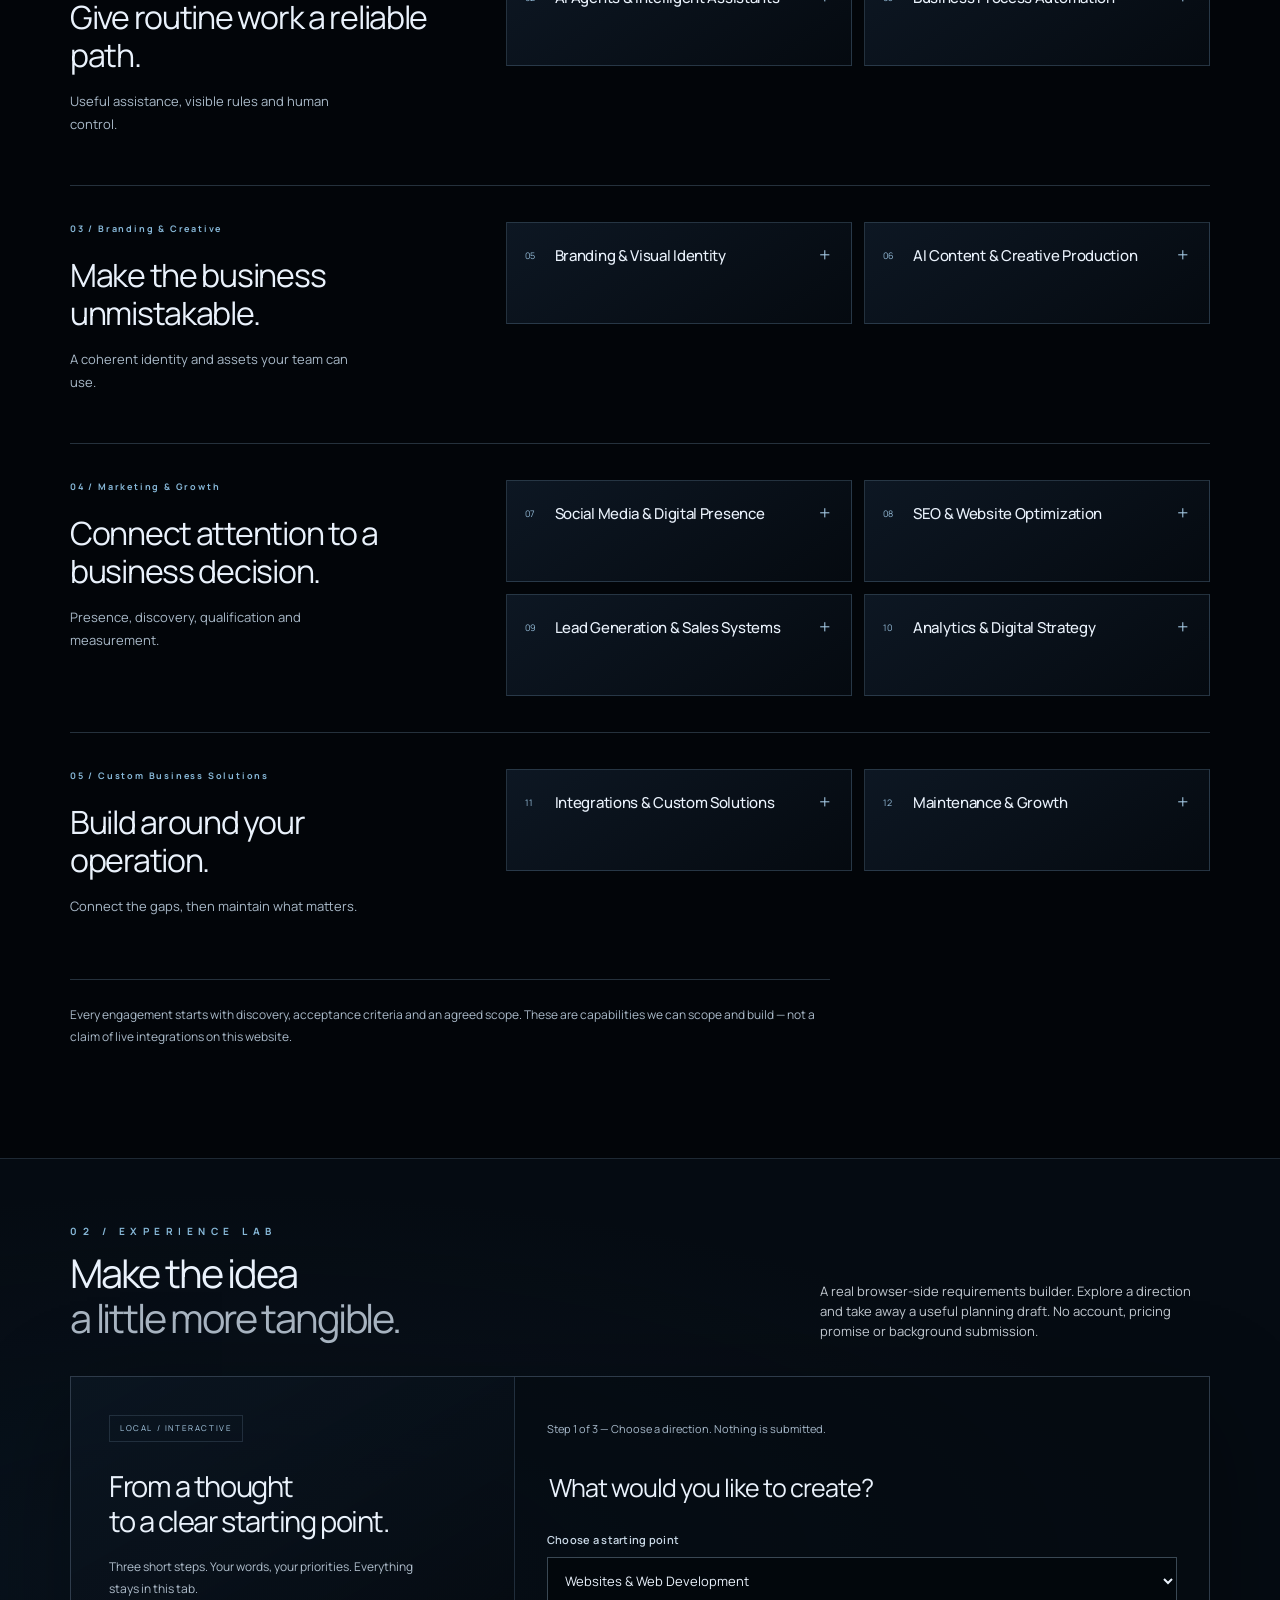
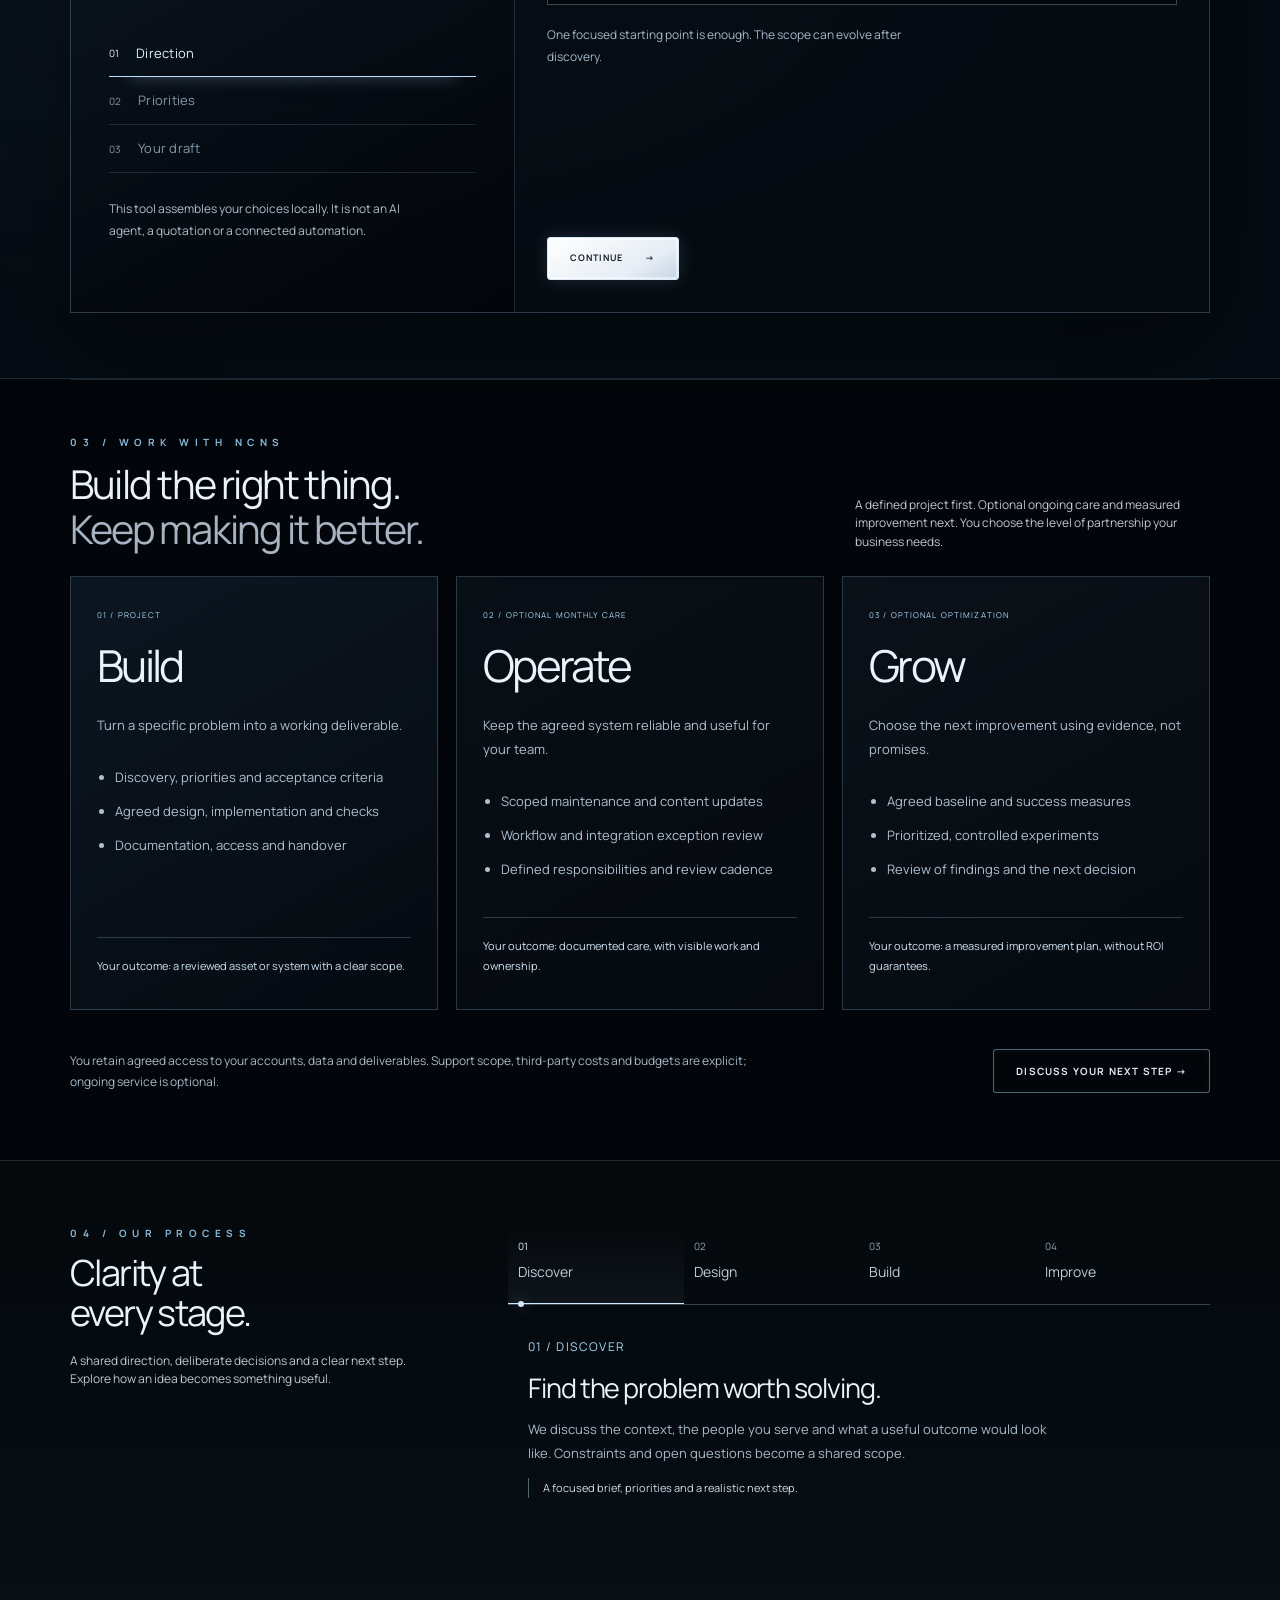
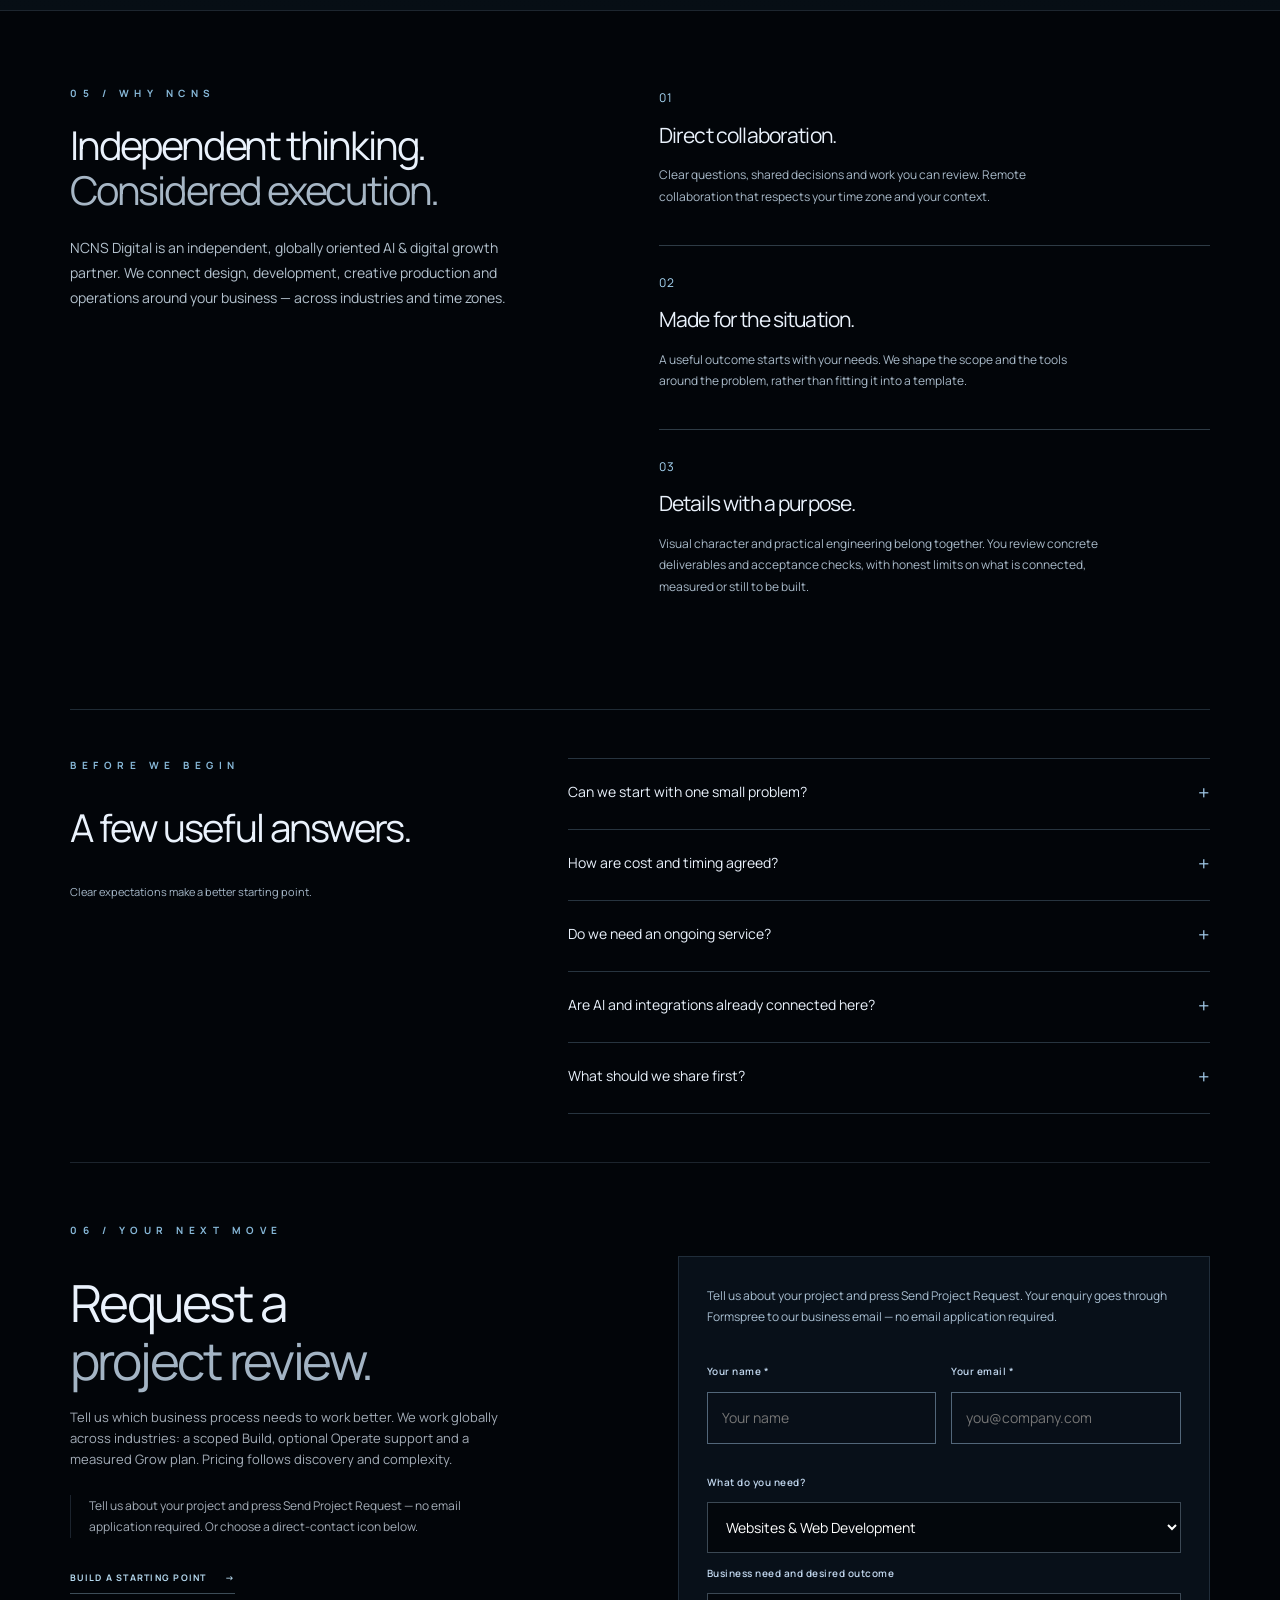
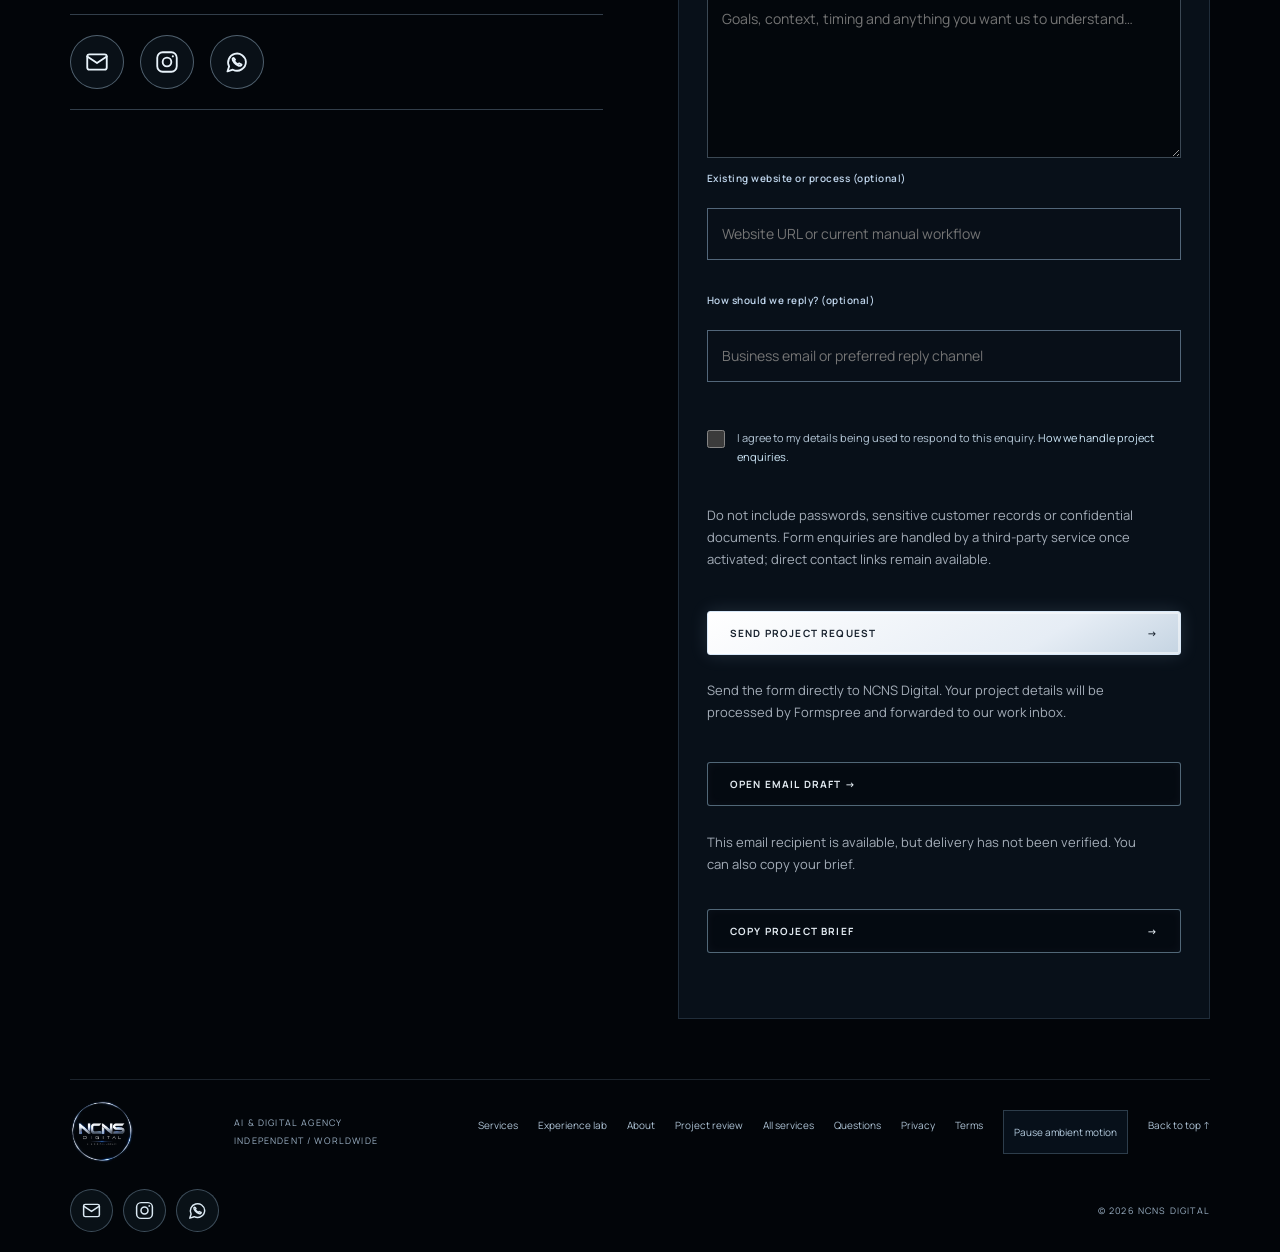
==== commit df7d5ac4: "SEO: improve homepage discoverability" ====
--- a/index.html
+++ b/index.html
@@ -4,8 +4,8 @@
   <meta charset="utf-8" />
   <meta name="viewport" content="width=device-width,initial-scale=1" />
   <meta name="theme-color" content="#03070c" />
-  <meta name="description" content="NCNS Digital — websites, AI, automation, branding and digital growth systems for businesses worldwide. Build, operate and improve with a clear scope." />
-  <title>NCNS Digital — AI &amp; Digital Growth Partner</title>
+  <meta name="description" content="NCNS Digital builds custom websites, web applications, AI agents and business process automation for companies worldwide. Explore practical digital solutions." />
+  <title>Web Development &amp; AI Automation Agency | NCNS Digital</title>
   <link rel="icon" type="image/webp" href="./assets/ncns-original-logo.webp" />
   <link rel="preload" href="./assets/fonts/Manrope-Variable.woff2" as="font" type="font/woff2" crossorigin />
   <link rel="preload" href="./assets/fonts/Michroma-Regular.woff2" as="font" type="font/woff2" crossorigin />
@@ -14,7 +14,7 @@
   <link rel="stylesheet" href="./milestone-b.css" />
   <script defer src="./main.js"></script>
   <script defer src="./contact.js"></script>
-  <meta property="og:title" content="NCNS Digital — Build. Operate. Grow." />
+  <meta property="og:title" content="NCNS Digital — Websites, AI &amp; Automation" />
   <meta property="og:description" content="Websites, AI, automation, branding and growth. A scoped project, optional ongoing care and measured improvement — built around your business." />
   <meta property="og:type" content="website" />
   <meta property="og:image" content="./assets/social/ncns-digital.png" />
@@ -108,7 +108,7 @@
 <p id="sendStatus" class="form-send-status fine-print" role="status" aria-live="polite">Connecting the project enquiry form… You can also reach us using the icons in Contact.</p>
 <a id="emailBrief" class="button outline" hidden>OPEN EMAIL DRAFT →</a><p id="contactDelivery" role="status" class="fine-print">When JavaScript is enabled, the form sends your request through Formspree. You can also use the direct-contact icons.</p><button class="button outline" id="copyBrief" type="button" disabled>COPY PROJECT BRIEF <span aria-hidden="true">→</span></button><div class="form-status" id="formStatus" role="status" aria-live="polite"></div><noscript><p>Online form submission requires JavaScript. Use the email, Instagram or WhatsApp icons in Contact instead. You can also select and copy the project details manually.</p></noscript></form></div></section>
   </main>
-  <footer class="footer container"><a class="brand" href="#home" aria-label="NCNS Digital home"><img src="./assets/ncns-original-logo.webp" width="480" height="480" alt="NCNS Digital" loading="lazy" /></a><div><span>AI &amp; DIGITAL AGENCY</span><span>INDEPENDENT / WORLDWIDE</span></div><nav class="footer-links" aria-label="Footer"><a href="#services">Services</a><a href="#experience">Experience lab</a><a href="#about">About</a><a href="#contact">Project review</a><a href="#capabilities">All services</a><a href="#questions">Questions</a><a href="./privacy.html">Privacy</a><a href="./terms.html">Terms</a><button type="button" class="motion-toggle" id="motionToggle" hidden>Pause ambient motion</button><a href="#home">Back to top ↑</a></nav><div class="footer-social" role="group" aria-label="Contact NCNS Digital">
+  <footer class="footer container"><a class="brand" href="#home" aria-label="NCNS Digital home"><img src="./assets/ncns-original-logo.webp" width="480" height="480" alt="NCNS Digital" loading="lazy" /></a><div><span>AI &amp; DIGITAL AGENCY</span><span>INDEPENDENT / WORLDWIDE</span></div><nav class="footer-links" aria-label="Footer"><a href="./solutions/">Services</a><a href="#experience">Experience lab</a><a href="#about">About</a><a href="#contact">Project review</a><a href="#capabilities">All services</a><a href="#questions">Questions</a><a href="./privacy.html">Privacy</a><a href="./terms.html">Terms</a><button type="button" class="motion-toggle" id="motionToggle" hidden>Pause ambient motion</button><a href="#home">Back to top ↑</a></nav><div class="footer-social" role="group" aria-label="Contact NCNS Digital">
   <a class="footer-social-link" href="mailto:ncns.digital@gmail.com" aria-label="Email NCNS Digital" title="Email NCNS Digital"><svg class="footer-social-svg" viewBox="0 0 24 24" fill="none" stroke="currentColor" stroke-width="1.7" stroke-linecap="round" stroke-linejoin="round" aria-hidden="true"><rect x="3" y="5" width="18" height="14" rx="2"/><path d="m3 7 9 6 9-6"/></svg></a>
   <a class="footer-social-link" href="https://www.instagram.com/ncns.digital/" target="_blank" rel="noopener noreferrer" aria-label="Instagram @ncns.digital (opens in new tab)" title="Instagram @ncns.digital"><svg class="footer-social-svg" viewBox="0 0 24 24" fill="none" stroke="currentColor" stroke-width="1.7" stroke-linecap="round" stroke-linejoin="round" aria-hidden="true"><rect x="3" y="3" width="18" height="18" rx="5"/><circle cx="12" cy="12" r="4"/><circle cx="17.4" cy="6.8" r="1" fill="currentColor" stroke="none"/></svg></a>
   <a class="footer-social-link" href="https://wa.me/79063231457" target="_blank" rel="noopener noreferrer" aria-label="WhatsApp NCNS Digital (opens in new tab)" title="WhatsApp NCNS Digital"><svg class="footer-social-svg" viewBox="0 0 24 24" fill="none" stroke="currentColor" stroke-width="1.7" stroke-linecap="round" stroke-linejoin="round" aria-hidden="true"><path d="M20.2 11.8a8.2 8.2 0 0 1-12 7.3L3.2 20.7l1.5-4.6a8.2 8.2 0 1 1 15.5-4.3Z"/><path d="M9 8.4c-.5-.3-1 .1-1.1.8-.2 1.5 2.6 5.4 5.7 6.3 1.5.4 2.6-.2 2.6-1.2l-2.3-1.1-1 1c-1.7-.8-2.8-1.9-3.6-3.4l.9-1Z"/></svg></a>
--- a/milestone-b.css
+++ b/milestone-b.css
@@ -52,7 +52,7 @@
 
 
 /* Footer: understated standalone contact icons, matching Contact without oversized cards. */
-.footer .footer-social{display:flex;align-items:center;justify-content:center;gap:10px;flex-wrap:nowrap}
+.footer .footer-social{display:flex;flex-direction:row;align-items:center;justify-content:center;gap:10px;flex-wrap:nowrap}
 .footer .footer-social-link{box-sizing:border-box;display:inline-flex;align-items:center;justify-content:center;flex:0 0 43px;width:43px;height:43px;min-width:43px;min-height:43px;padding:0;color:#dbe9f3;border:1px solid rgba(160,193,220,.34);border-radius:50%;background:rgba(42,66,83,.2);text-decoration:none;transition:color .24s ease,border-color .24s ease,background .24s ease,transform .24s ease}
 .footer .footer-social-link:hover{color:#fff;border-color:rgba(207,230,246,.8);background:rgba(102,148,174,.18);transform:translateY(-2px)}
 .footer .footer-social-link:focus-visible{outline:2px solid #d6e8f5;outline-offset:4px}
